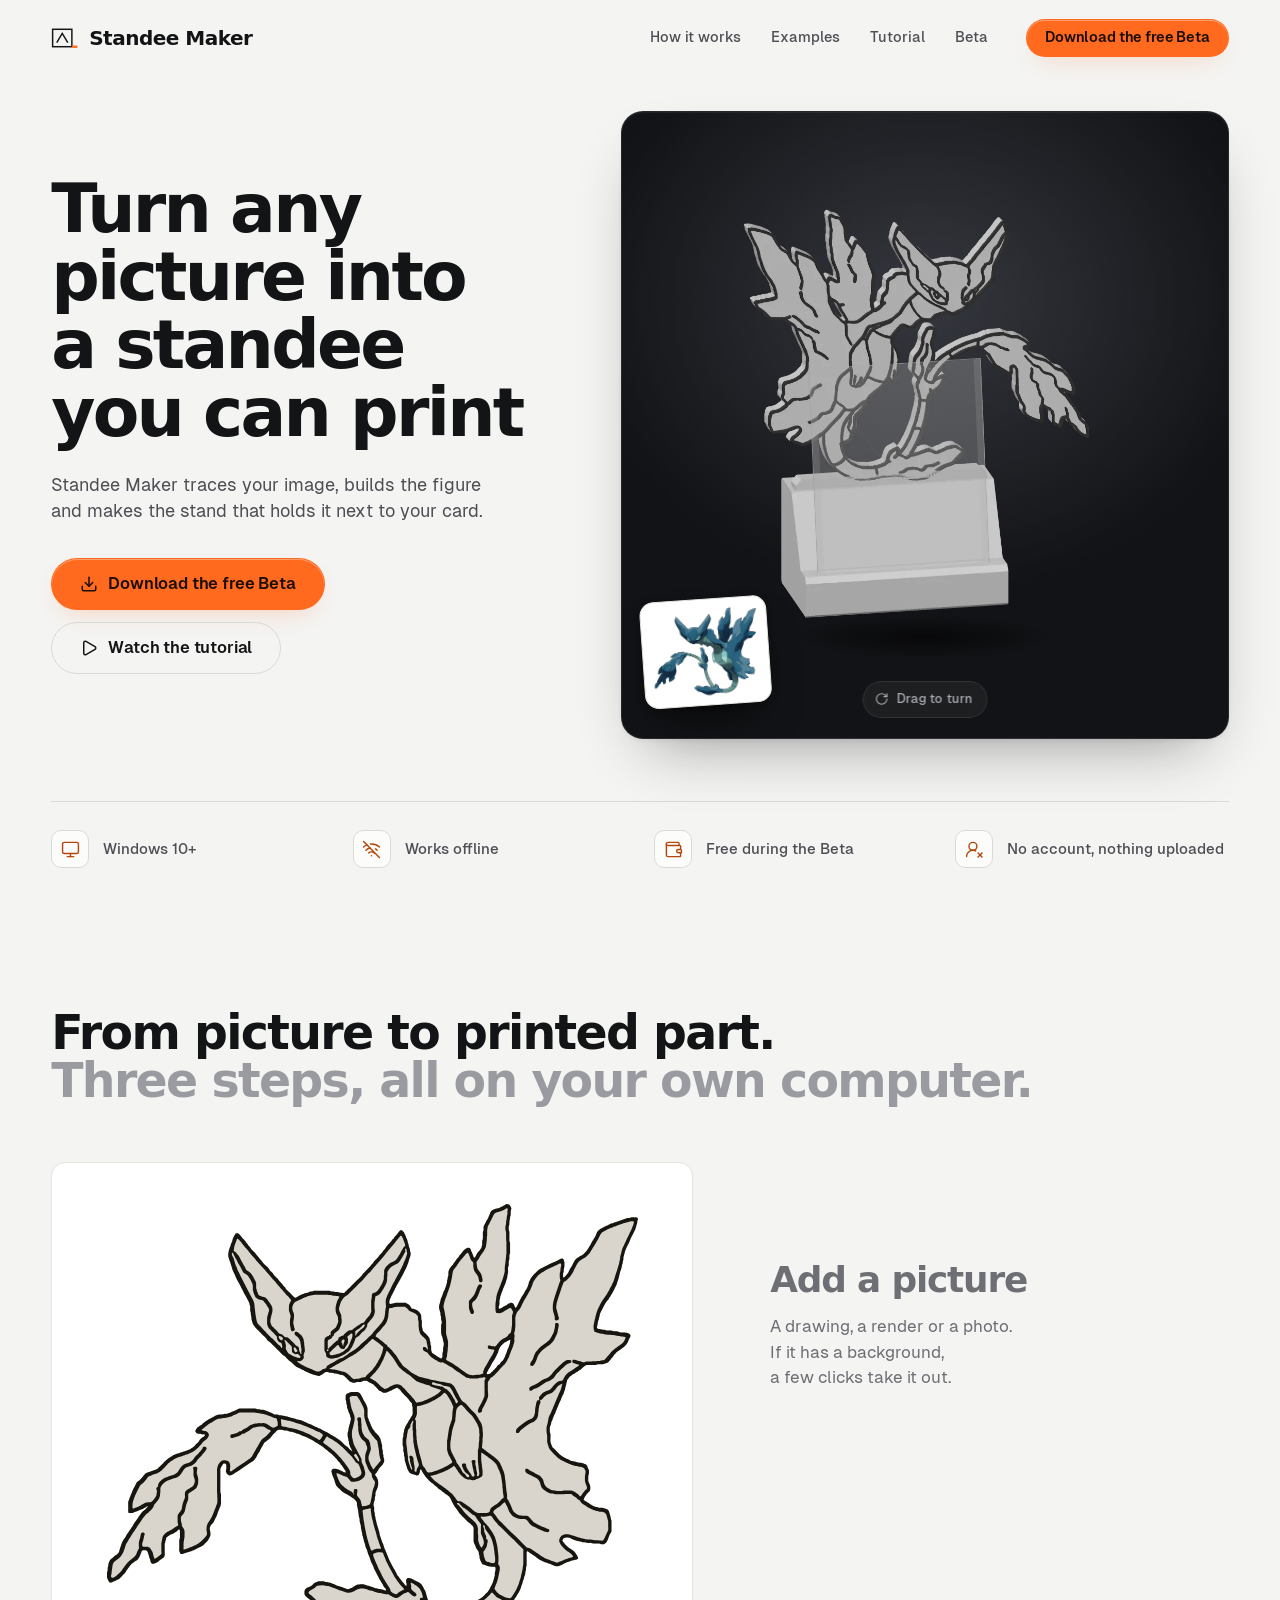
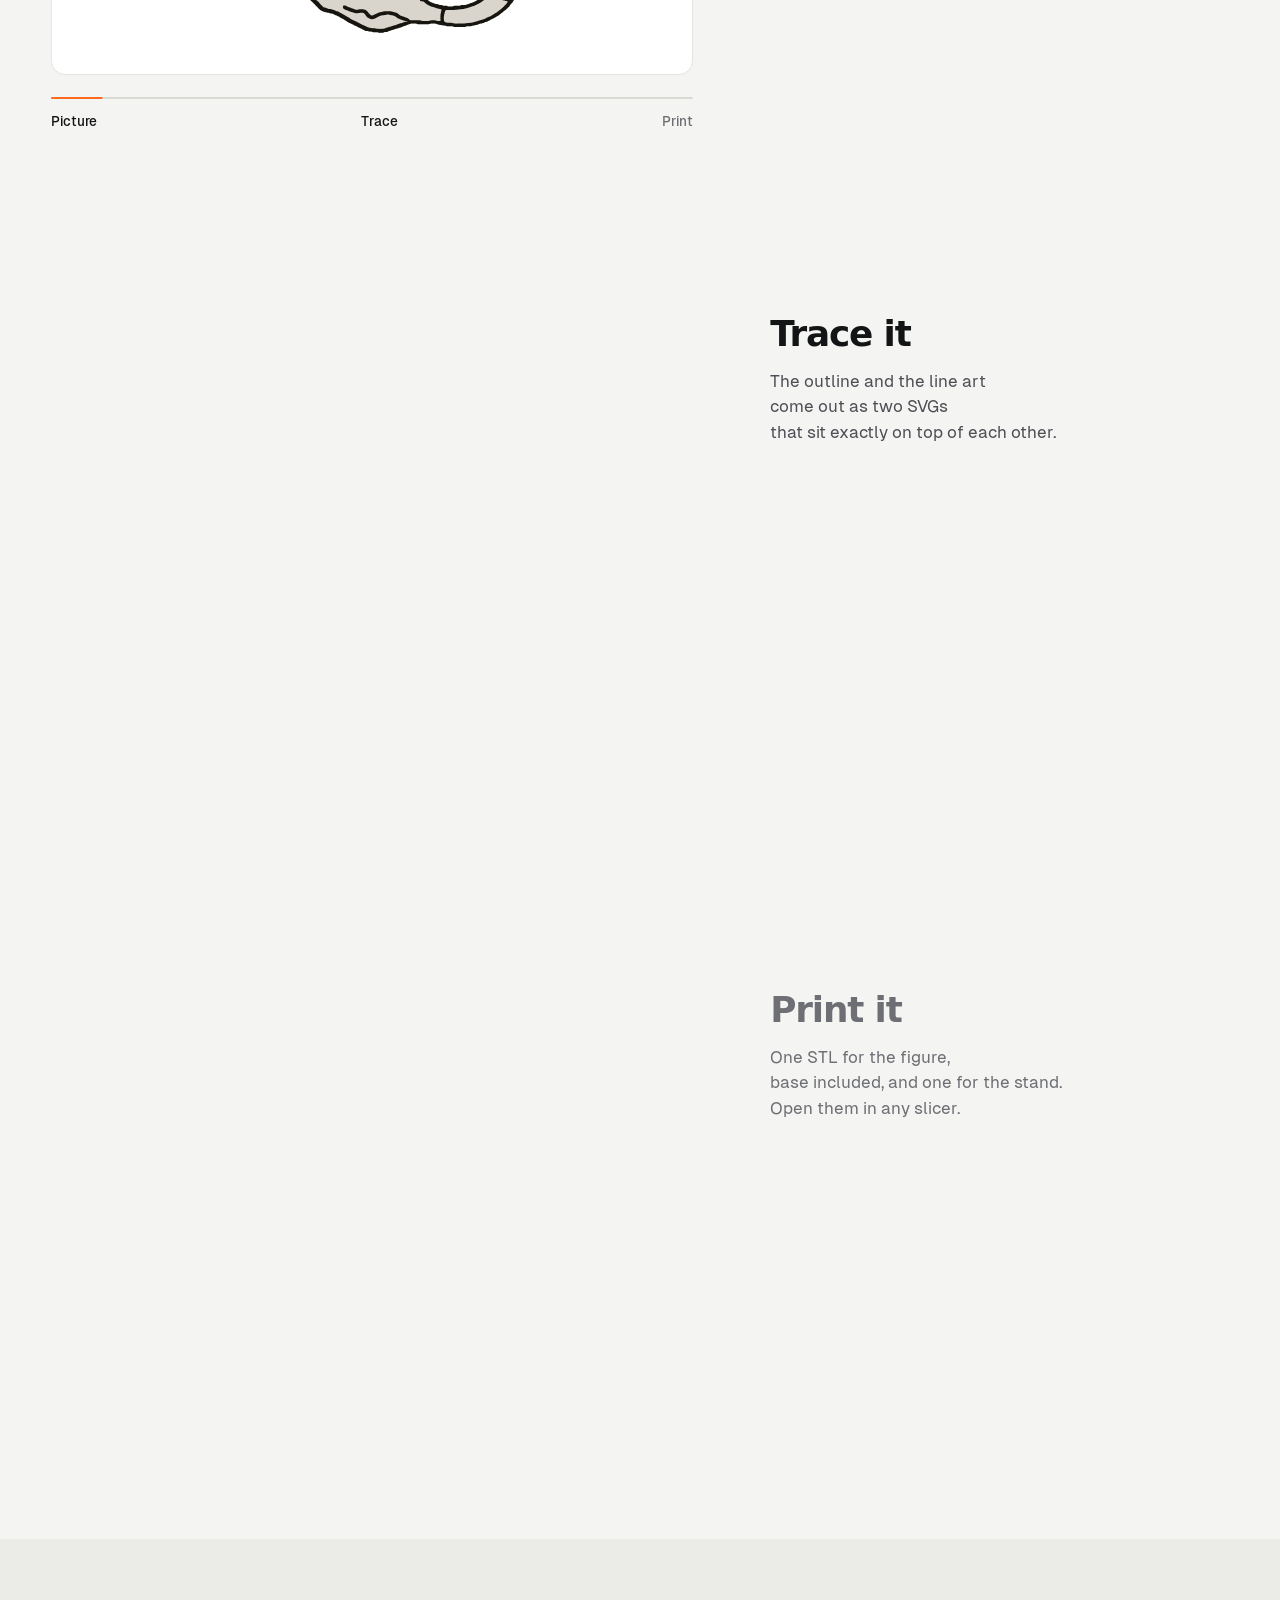
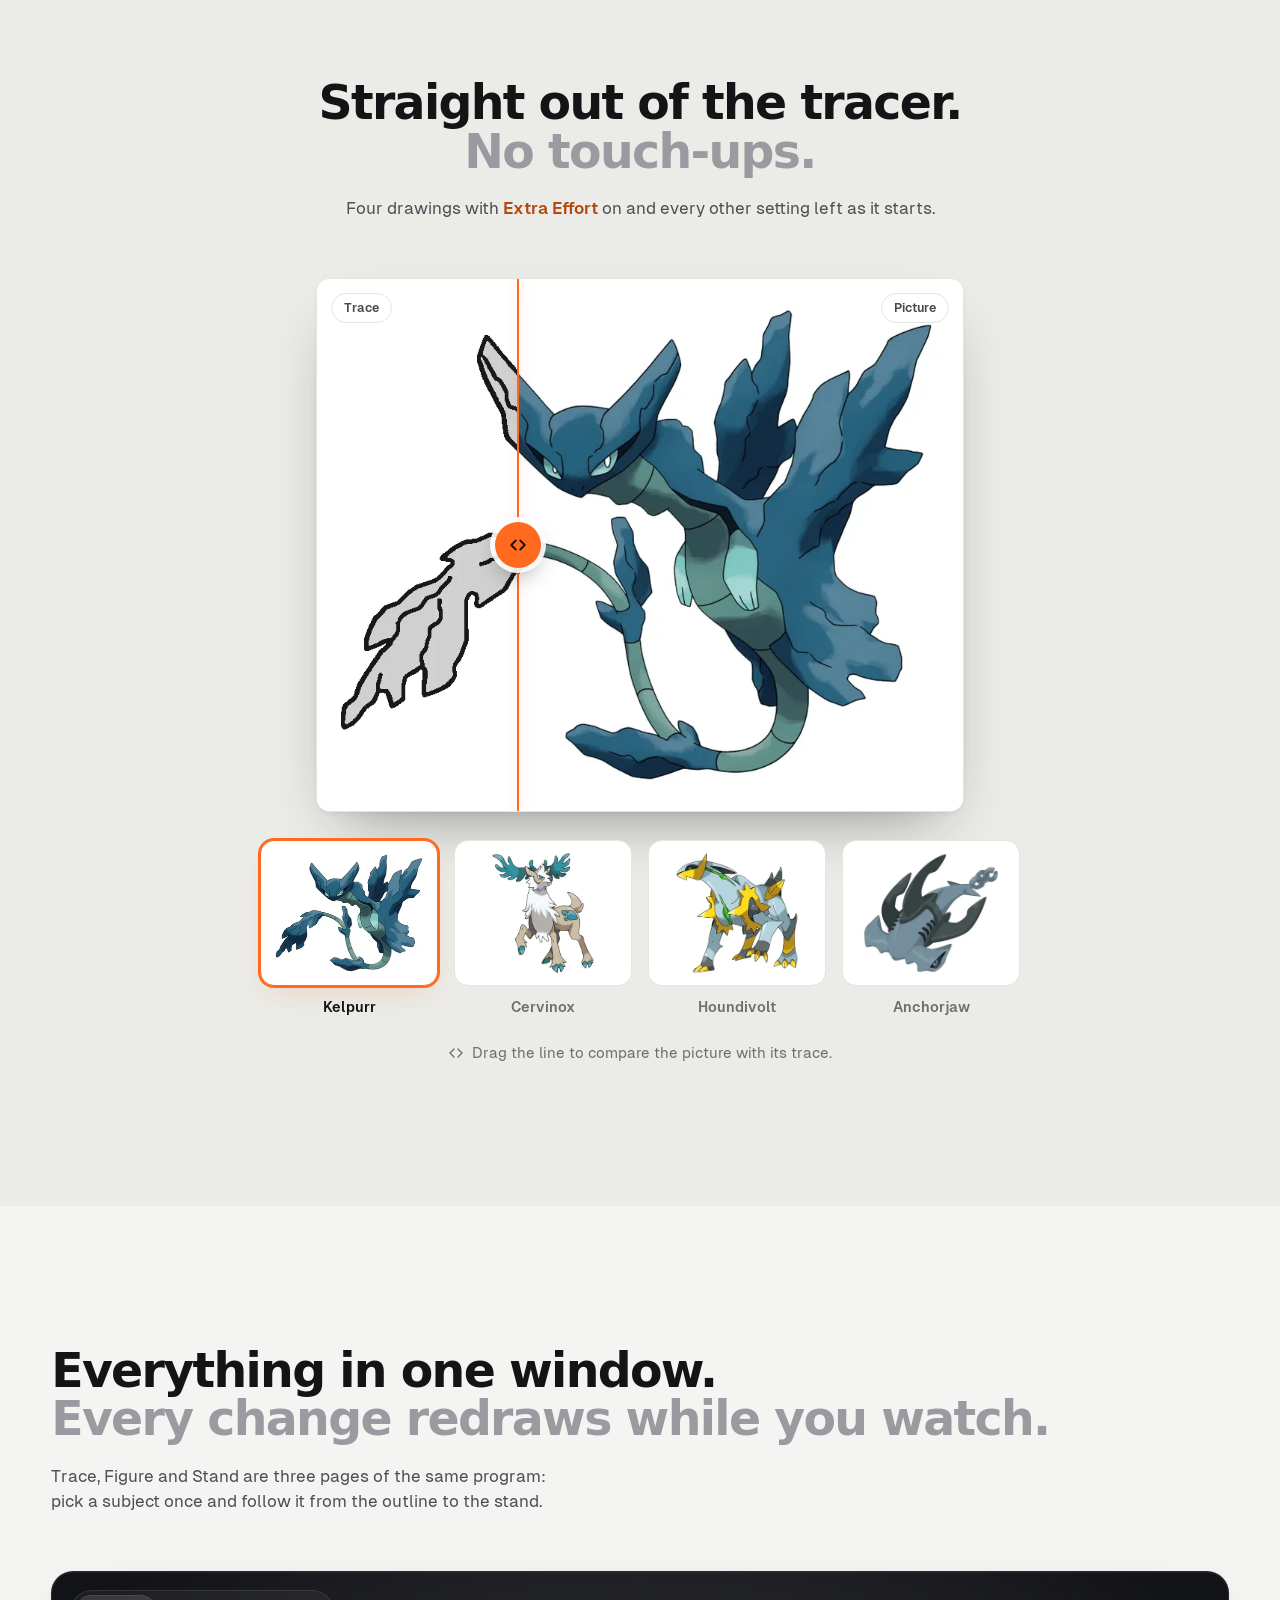
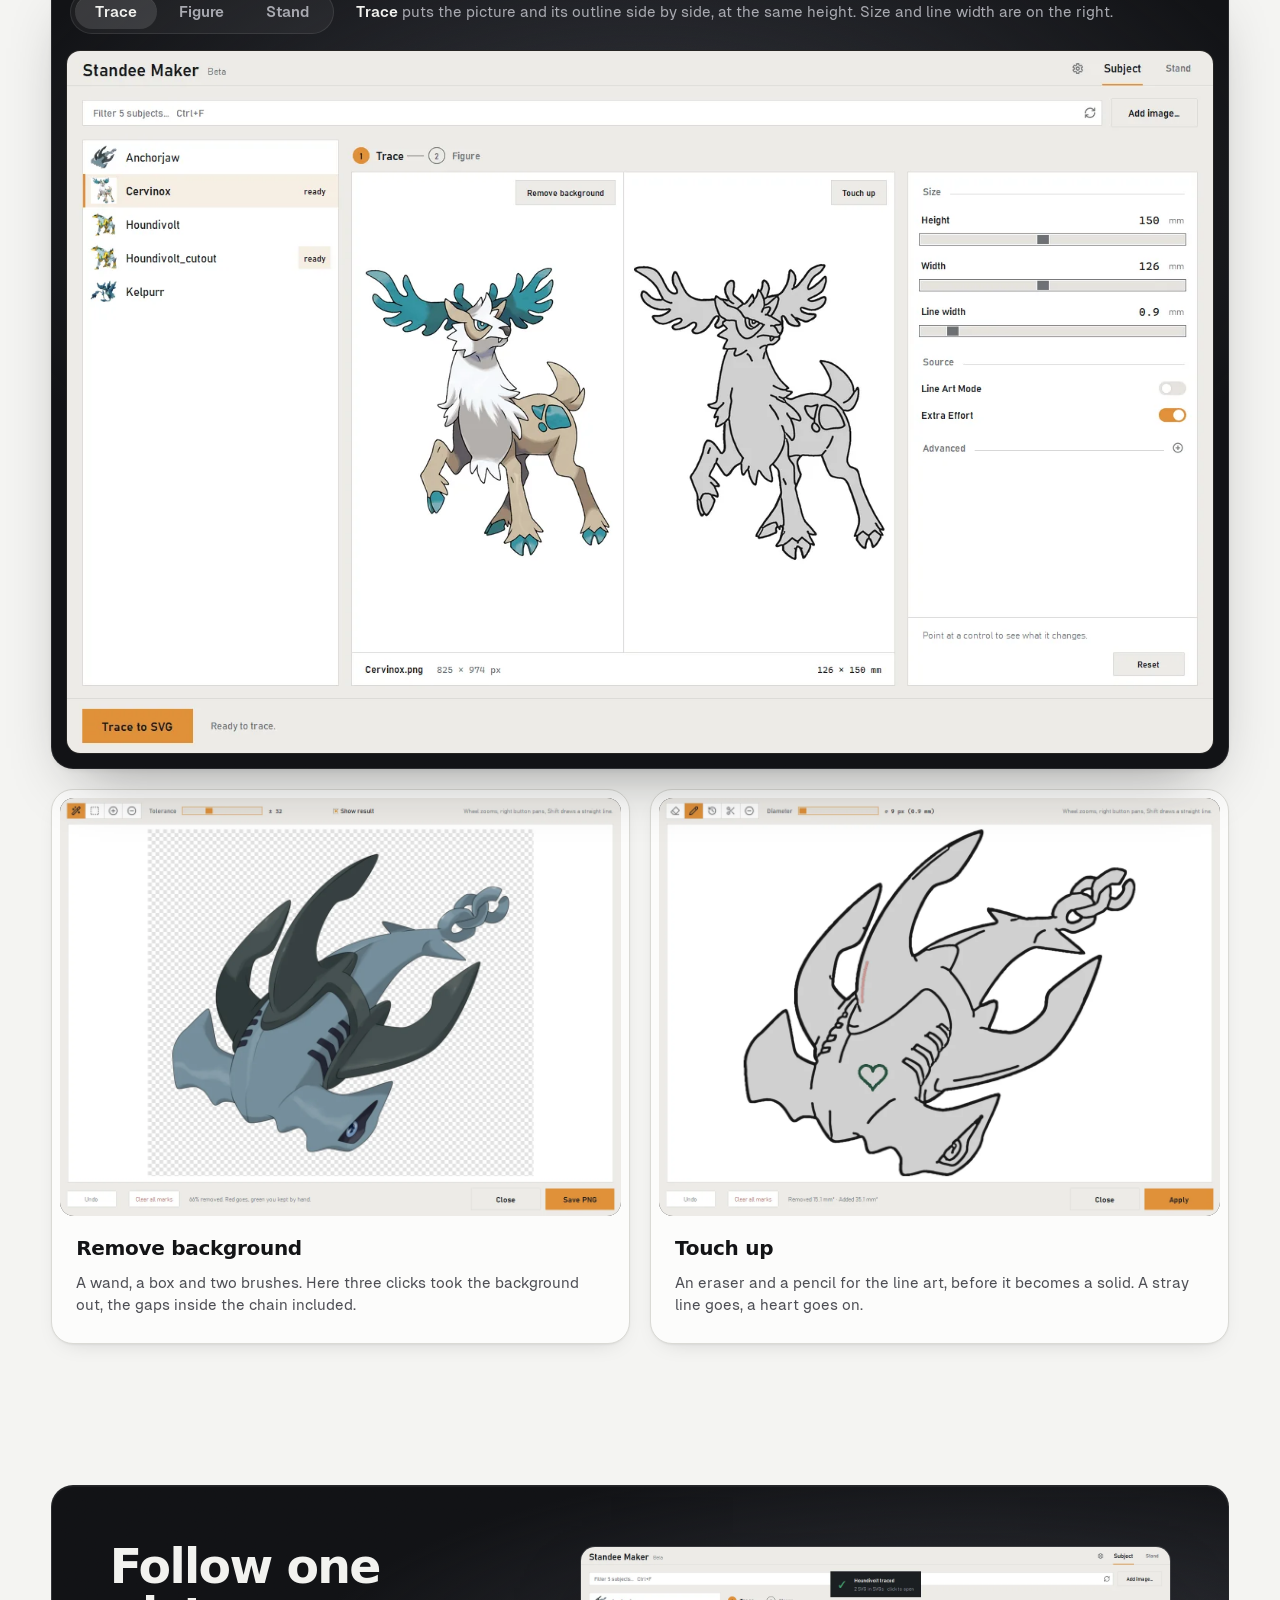
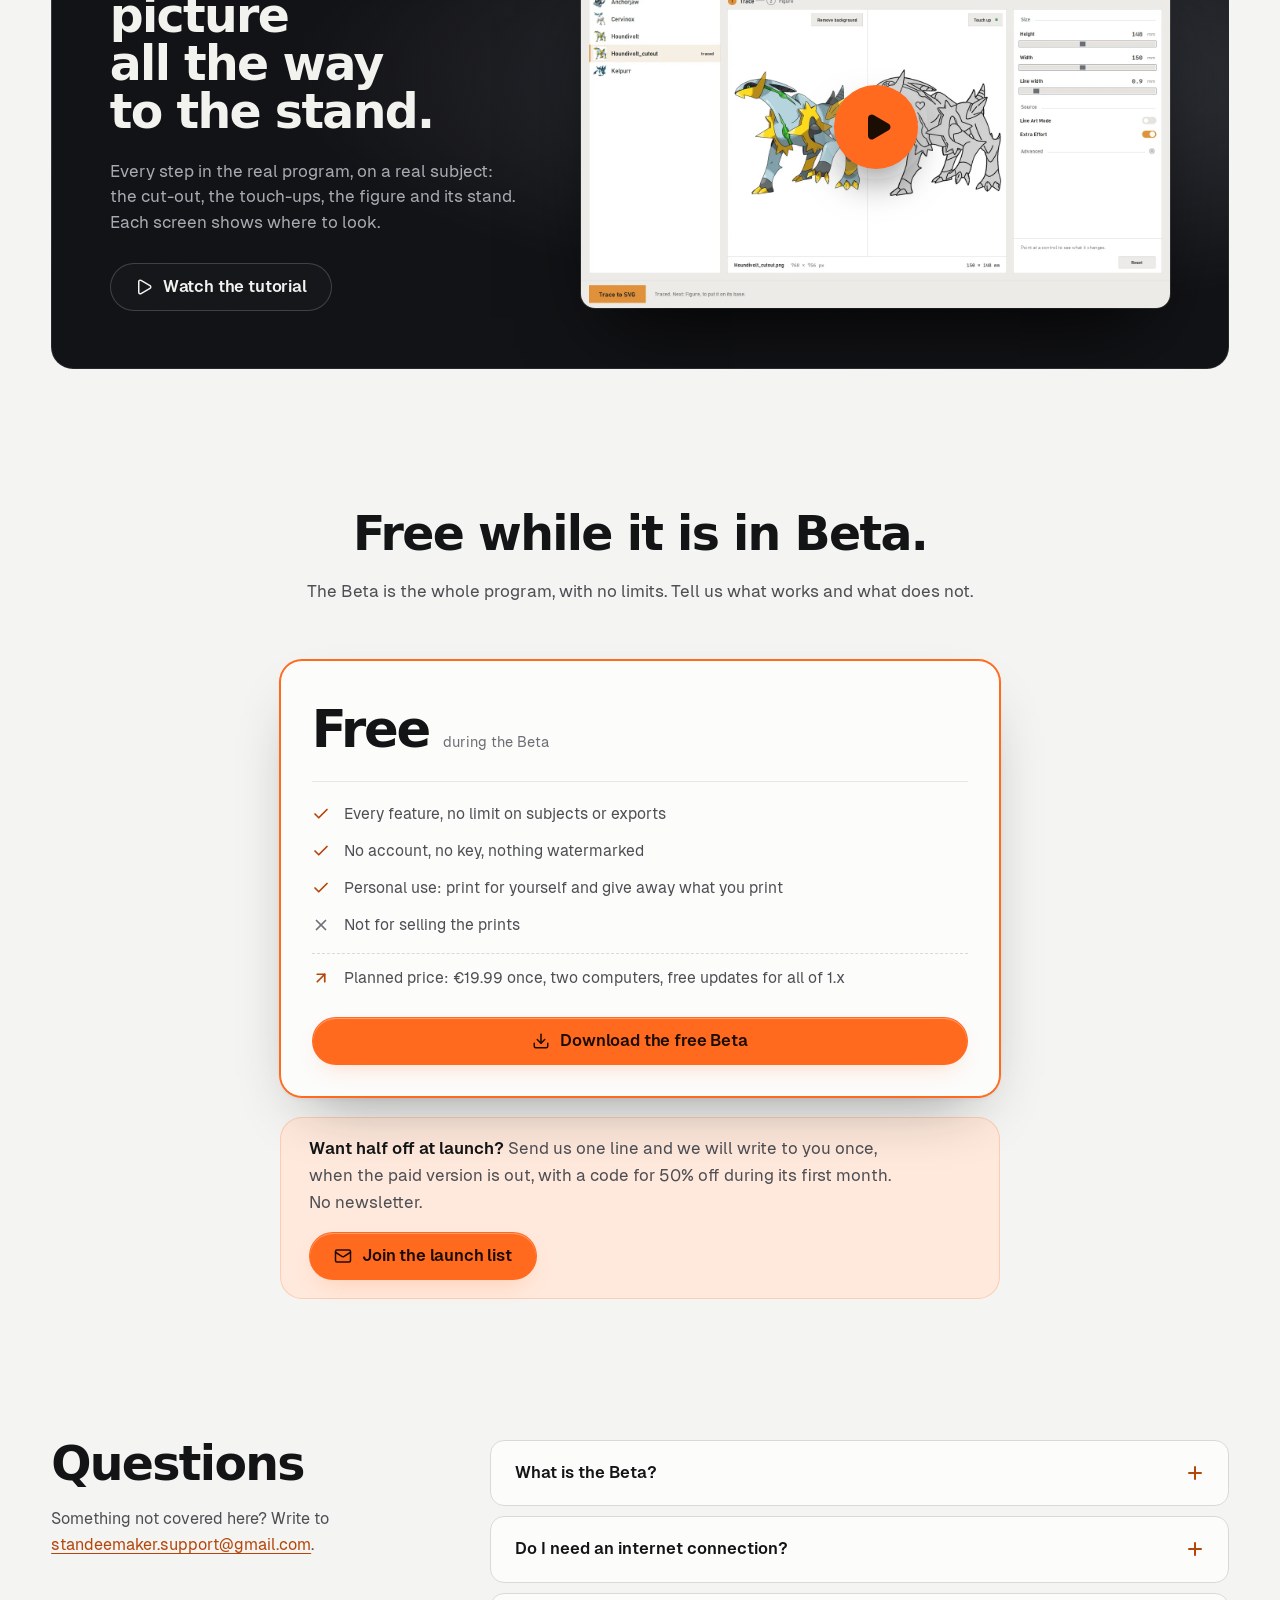
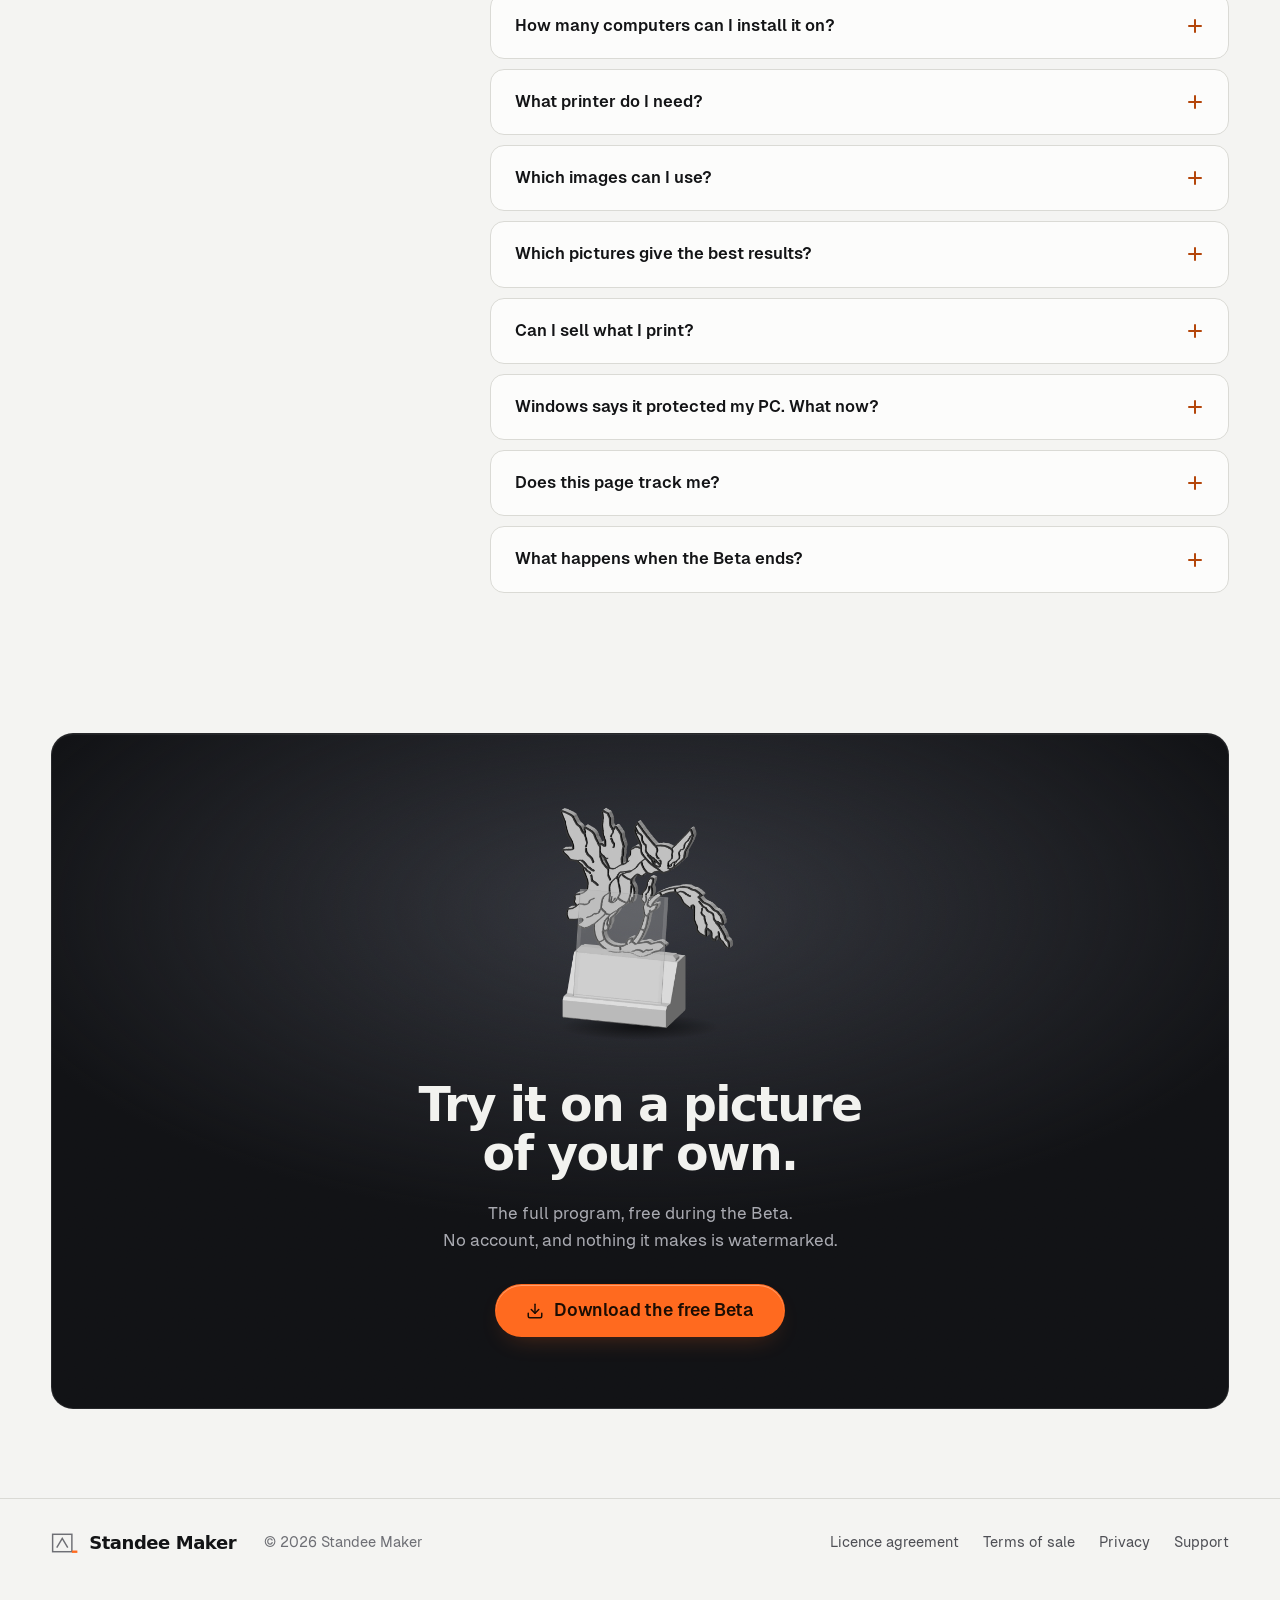
==== index.html @ a63f0951 "Sito da PNG-Stand-Maker @ 19a2574" ====
<!doctype html>
<html lang="en">
<head>
<meta charset="utf-8">
<meta name="viewport" content="width=device-width,initial-scale=1,viewport-fit=cover">
<title>Standee Maker: turn any picture into a printable standee</title>
<meta name="description" content="Standee Maker traces your image, builds a 3D-printable figure and the stand that holds it next to your card. Runs offline on Windows. Free during the Beta, no account.">
<link rel="canonical" href="https://eosgithub.github.io/standeemaker-site/">
<meta name="color-scheme" content="light dark">
<meta name="theme-color" content="#f4f4f2" media="(prefers-color-scheme: light)">
<meta name="theme-color" content="#0c0d0f" media="(prefers-color-scheme: dark)">
<link rel="icon" href="assets/favicon.svg" type="image/svg+xml">
<!-- Prima di tutto il resto: con .js le cose che entrano partono nascoste, e
     .ready le fa entrare. Se main.js non arrivasse, dopo tre secondi la pagina
     si mostra comunque (.late): meglio ferma che vuota. main.js, arrivato,
     spegne il timer. -->
<script>document.documentElement.classList.add("js");window.lateTimer=setTimeout(function(){document.documentElement.classList.add("ready","late")},3000)</script>
<!-- L'indirizzo del sito: deploy.py lo sostituisce col dominio quando DOMAIN e' impostato. -->
<meta property="og:type" content="website">
<meta property="og:title" content="Standee Maker: turn any picture into a printable standee">
<meta property="og:description" content="Trace an image, build the figure and the stand that holds it next to your card. Runs offline on Windows.">
<meta property="og:url" content="https://eosgithub.github.io/standeemaker-site/">
<meta property="og:image" content="https://eosgithub.github.io/standeemaker-site/assets/social.png">
<meta property="og:image:width" content="1200">
<meta property="og:image:height" content="630">
<meta name="twitter:card" content="summary_large_image">
<!-- Per i motori di ricerca: che cos'e' e quanto costa. Le stelline nei
     risultati arrivano solo con recensioni vere (aggregateRating), che ancora
     non ci sono. Il prezzo del lancio (19.99) sta nella card della Beta e basta, ed e'
     lo stesso di SITE.price in main.js e di LAUNCH_PRICE in license.py. -->
<script type="application/ld+json">
{"@context":"https://schema.org","@type":"SoftwareApplication",
 "name":"Standee Maker",
 "description":"Traces your image, builds a 3D-printable figure and the stand that holds it next to your card. Runs offline on Windows.",
 "url":"https://eosgithub.github.io/standeemaker-site/","image":"https://eosgithub.github.io/standeemaker-site/assets/social.png",
 "applicationCategory":"DesignApplication","operatingSystem":"Windows 10, Windows 11",
 "offers":{"@type":"Offer","priceCurrency":"EUR","price":"0","description":"Free during the Beta"}}
</script>
<!-- I font stanno in assets/fonts: nessuna richiesta a terzi all'apertura della pagina. -->
<link rel="preload" href="assets/fonts/bricolage-grotesque-var.woff2" as="font" type="font/woff2" crossorigin>
<link rel="preload" href="assets/fonts/geist-sans-latin-400-normal.woff2" as="font" type="font/woff2" crossorigin>
<link rel="preload" as="image" href="assets/turn/t00.webp?v=6" fetchpriority="high">
<!-- ?v= su foglio e script: GitHub Pages li lascia in cache dieci minuti, e una
     pagina nuova con lo script vecchio si rompe. Si alza a ogni modifica di
     styles.css o main.js, come TURN_V per le viste. -->
<link rel="stylesheet" href="styles.css?v=34">
</head>
<body>
<div class="sentinel" aria-hidden="true"></div>

<!-- ====================================================== barra in alto -->
<header class="topbar">
  <div class="topbar-in">
    <a class="brand" href="#top">
      <svg class="mark" viewBox="0 0 30 24" aria-hidden="true">
        <rect x="1.5" y="2.5" width="21" height="19" fill="none" stroke="currentColor" stroke-width="1.6"/>
        <path d="M22.5 21.5 L28.5 21.5" stroke="var(--accent)" stroke-width="2.6"/>
        <path d="M6 17 L12 7 L18 17" fill="none" stroke="currentColor" stroke-width="1.6"/>
      </svg>
      <span class="name">Standee Maker</span>
    </a>
    <nav class="topnav" aria-label="Sections of this page">
      <span class="nav-ind" aria-hidden="true"></span>
      <a href="#how">How it works</a>
      <a href="#examples">Examples</a>
      <a href="#tutorial">Tutorial</a>
      <a href="#pricing">Beta</a>
    </nav>
    <button class="btn btn-s" type="button" data-open="dlg-trial">Download the free Beta</button>
  </div>
</header>

<main id="top">

  <!-- ================================================================ hero -->
  <!-- A destra il palco: il pezzo che gira, e davanti la carta col disegno da
       cui e' nato. Quando c'e' la foto vera (SITE.photos.hero, main.js) la foto
       prende il palco e il pezzo scende al terzo stato di "How it works". -->
  <section class="hero wrap">
    <div class="hero-copy">
      <h1 data-split>Turn any picture into a standee you can print</h1>
      <p class="hero-sub" data-reveal style="--d:380ms"><span class="ph">Standee Maker traces your image,</span> <span class="ph">builds the figure</span> <span class="ph">and makes the stand</span> <span class="ph">that holds it next to your card.</span></p>
      <div class="hero-cta" data-reveal style="--d:520ms">
        <button class="btn" type="button" data-open="dlg-trial">
          <svg class="i i-down" viewBox="0 0 24 24" aria-hidden="true"><path d="M12 15V3"/><path d="M21 15v4a2 2 0 0 1-2 2H5a2 2 0 0 1-2-2v-4"/><path d="m7 10 5 5 5-5"/></svg>
          Download the free Beta
        </button>
        <button class="btn btn-ghost" type="button" data-tour="0">
          <svg class="i i-play" viewBox="0 0 24 24" aria-hidden="true"><path d="M5 5a2 2 0 0 1 3.008-1.728l11.997 6.998a2 2 0 0 1 .003 3.458l-12 7A2 2 0 0 1 5 19z"/></svg>
          Watch the tutorial
        </button>
      </div>
    </div>

    <div class="hero-stage stage" id="hero-art">
      <div class="turn-box" id="turn" tabindex="0" role="slider" aria-label="Turn the finished part"
           aria-valuemin="0" aria-valuemax="71" aria-valuenow="0">
        <img id="turn-img" src="assets/turn/t00.webp?v=6" fetchpriority="high" width="1040" height="1360" draggable="false"
             alt="The finished part: the figure slotted into its stand, next to a card in its toploader">
        <span class="turn-tag" id="turn-tag">
          <svg class="i" viewBox="0 0 24 24" aria-hidden="true"><path d="M21 12a9 9 0 1 1-9-9c2.52 0 4.93 1 6.74 2.74L21 8"/><path d="M21 3v5h-5"/></svg>
          Drag to turn
        </span>
      </div>
      <span class="floor" aria-hidden="true"></span>
      <figure class="hero-card paper" aria-hidden="true">
        <img src="assets/source_card.webp" width="440" height="358" loading="lazy" alt="">
      </figure>
    </div>

    <!-- i quattro fatti: dentro la hero perche' stretta la hero li mette fra
         i pulsanti e il palco, e cosi' si vedono subito anche sul telefono -->
      <ul class="facts">
        <li>
          <span class="tile-i"><svg class="i" viewBox="0 0 24 24" aria-hidden="true"><rect width="20" height="14" x="2" y="3" rx="2"/><line x1="8" x2="16" y1="21" y2="21"/><line x1="12" x2="12" y1="17" y2="21"/></svg></span>
          <span>Windows 10+</span>
        </li>
        <li>
          <span class="tile-i"><svg class="i" viewBox="0 0 24 24" aria-hidden="true"><path d="M12 20h.01"/><path d="M8.5 16.429a5 5 0 0 1 7 0"/><path d="M5 12.859a10 10 0 0 1 5.17-2.69"/><path d="M19 12.859a10 10 0 0 0-2.007-1.523"/><path d="M2 8.82a15 15 0 0 1 4.177-2.643"/><path d="M22 8.82a15 15 0 0 0-11.288-3.764"/><path d="m2 2 20 20"/></svg></span>
          <span>Works offline</span>
        </li>
        <li>
          <span class="tile-i"><svg class="i" viewBox="0 0 24 24" aria-hidden="true"><path d="M19 7V4a1 1 0 0 0-1-1H5a2 2 0 0 0 0 4h15a1 1 0 0 1 1 1v4h-3a2 2 0 0 0 0 4h3a1 1 0 0 0 1-1v-2a1 1 0 0 0-1-1"/><path d="M3 5v14a2 2 0 0 0 2 2h15a1 1 0 0 0 1-1v-4"/></svg></span>
          <span>Free during the Beta</span>
        </li>
        <li>
          <span class="tile-i"><svg class="i" viewBox="0 0 24 24" aria-hidden="true"><path d="m16.5 16.5 5 5"/><path d="M2 21a8 8 0 0 1 11.531-7.18"/><path d="m21.5 16.5-5 5"/><circle cx="10" cy="8" r="5"/></svg></span>
          <span>No account, nothing uploaded</span>
        </li>
      </ul>
  </section>


  <!-- ====================================================== i tre stati -->
  <!-- Largo: il riquadro a sinistra resta fermo e passa da uno stato all'altro
       mentre i passi scorrono (main.js, data-step). Stretto: ogni passo ha la
       sua immagine (.how-inline) e il riquadro fermo non c'e'. -->
  <section id="how" class="wrap sec">
    <div class="sec-head">
      <h2 data-split>From picture to printed part. <span class="mute">Three steps, all on your own computer.</span></h2>
    </div>
    <div class="how-grid">
      <div class="how-visual">
        <div class="how-frame" id="how-frame" data-step="0">
          <div class="how-layer paper" data-k="0"><img src="assets/source.webp" width="821" height="668" loading="lazy"
               alt="The starting picture: a colour character on a transparent background"></div>
          <div class="how-layer paper" data-k="1"><img src="assets/trace/kelpurr.svg" width="567" height="459" loading="lazy"
               alt="The traced picture: silhouette in grey, line art in black"></div>
          <div class="how-layer stage" data-k="2" id="print-slot"><span class="floor" aria-hidden="true"></span><img class="still" src="assets/turn/t65.webp?v=6" width="1040" height="1360" loading="lazy"
               alt="The finished part in its stand, seen from the side"></div>
          <span class="how-scan" aria-hidden="true"></span>
        </div>
        <div class="how-track" aria-hidden="true">
          <div class="how-bar" id="how-bar"><i></i></div>
          <div class="how-labels" id="how-labels"><span class="on">Picture</span><span>Trace</span><span>Print</span></div>
        </div>
      </div>

      <ol class="how-steps">
        <li class="how-step on" data-k="0">
          <figure class="how-inline paper"><img src="assets/source.webp" width="821" height="668" loading="lazy" alt=""></figure>
          <h3>Add a picture</h3>
          <p><span class="ph">A drawing, a render or a photo.</span> <span class="ph">If it has a background,</span> <span class="ph">a few clicks take it out.</span></p>
        </li>
        <li class="how-step" data-k="1">
          <figure class="how-inline paper"><img src="assets/trace/kelpurr.svg" width="567" height="459" loading="lazy" alt=""></figure>
          <h3>Trace it</h3>
          <p><span class="ph">The outline and the line art</span> <span class="ph">come out as two SVGs</span> <span class="ph">that sit exactly on top of each other.</span></p>
        </li>
        <li class="how-step" data-k="2">
          <figure class="how-inline stage"><span class="floor" aria-hidden="true"></span><img src="assets/turn/t65.webp?v=6" width="1040" height="1360" loading="lazy" alt=""></figure>
          <h3>Print it</h3>
          <p><span class="ph">One STL for the figure,</span> <span class="ph">base included,</span> <span class="ph">and one for the stand.</span> <span class="ph">Open them in any slicer.</span></p>
        </li>
      </ol>
    </div>
  </section>

  <!-- ============================================================== esempi -->
  <section id="examples" class="wrap sec band">
    <div class="sec-head center">
      <h2 data-split>Straight out of the tracer. <span class="mute">No&nbsp;touch-ups.</span></h2>
      <p data-reveal style="--d:200ms"><span class="ph">Four drawings with <em>Extra Effort</em> on</span> <span class="ph">and every other setting</span> <span class="ph">left as it starts.</span></p>
    </div>
    <div class="ex-show" data-reveal>
      <!-- Il confronto grande e le quattro miniature: li costruisce main.js (EX). -->
      <figure class="cmp" id="cmp"></figure>
      <div class="ex-picks" id="ex-picks" role="tablist" aria-label="Examples"></div>
      <p class="ex-hint"><svg class="i" viewBox="0 0 24 24" aria-hidden="true"><path d="m9 18-6-6 6-6"/><path d="m15 6 6 6-6 6"/></svg>Drag the line to compare the picture with its trace.</p>
    </div>
  </section>

  <!-- ====================================================== l'app, a riquadri -->
  <section id="app" class="wrap sec">
    <div class="sec-head">
      <h2 data-split>Everything in one window. <span class="mute">Every change redraws while you watch.</span></h2>
      <p data-reveal style="--d:200ms"><span class="ph">Trace, Figure and Stand</span> <span class="ph">are three pages of the same program:</span> <span class="ph">pick a subject once and follow it</span> <span class="ph">from the outline to the stand.</span></p>
    </div>

    <div class="app-show stage" data-reveal>
      <div class="app-top">
        <div class="tabs" role="tablist" aria-label="Pages of the app">
          <span class="tab-ind" aria-hidden="true"></span>
          <button class="tab" role="tab" id="p0" aria-selected="true" aria-controls="shot">Trace</button>
          <button class="tab" role="tab" id="p1" aria-selected="false" aria-controls="shot">Figure</button>
          <button class="tab" role="tab" id="p2" aria-selected="false" aria-controls="shot">Stand</button>
        </div>
        <!-- La prima nota e' anche scritta qui: chi ha il JavaScript spento la legge
             lo stesso. Deve restare uguale a NOTES[0] in main.js. -->
        <p class="note" id="unote" aria-live="polite"><span class="ph"><b>Trace</b> puts the picture and its outline</span> <span class="ph">side by side, at the same height.</span> <span class="ph">Size and line width are on the right.</span></p>
      </div>
      <div class="shot" id="shot">
        <img class="on" id="u0" src="assets/ui/trace.webp?v=3" width="1500" height="920" loading="lazy" alt="The Trace page: library on the left, picture and outline in the middle, settings on the right">
        <img id="u1" src="assets/ui/figure.webp?v=3" width="1500" height="920" loading="lazy" alt="The Figure page: the drawing to scale on its base, with the base settings">
        <img id="u2" src="assets/ui/stand.webp?v=3" width="1500" height="920" loading="lazy" alt="The Stand page: the stand in 3D with its two slots">
      </div>
    </div>

    <div class="tiles" data-reveal>
      <article class="tile">
        <div class="tile-img"><img src="assets/ui/cutout.webp?v=3" width="1180" height="880" loading="lazy" alt="The Remove background window: the background gone, the subject on a chequerboard"></div>
        <h3>Remove background</h3>
        <p class="note">A wand, a box and two brushes. Here three clicks took the background out,
        the gaps inside the chain included.</p>
      </article>
      <article class="tile">
        <div class="tile-img"><img src="assets/ui/retouch.webp?v=3" width="1180" height="880" loading="lazy" alt="The Touch up window: eraser and pencil on the traced line art"></div>
        <h3>Touch up</h3>
        <p class="note">An eraser and a pencil for the line art, before it becomes a solid. A stray
        line goes, a heart goes on.</p>
      </article>
    </div>
  </section>

  <!-- ============================================================ tutorial -->
  <section id="tutorial" class="wrap sec">
    <div class="cinema stage" data-reveal>
      <div class="cinema-copy">
        <h2 data-split><span class="ph">Follow one picture</span> <span class="ph">all the way</span> <span class="ph">to the stand.</span></h2>
        <p><span class="ph">Every step in the real program,</span> <span class="ph">on a real subject:</span> <span class="ph">the cut-out, the touch-ups,</span> <span class="ph">the figure and its stand.</span> <span class="ph">Each screen shows where to look.</span></p>
        <button class="btn btn-ghost" type="button" data-tour="0">
          <svg class="i i-play" viewBox="0 0 24 24" aria-hidden="true"><path d="M5 5a2 2 0 0 1 3.008-1.728l11.997 6.998a2 2 0 0 1 .003 3.458l-12 7A2 2 0 0 1 5 19z"/></svg>
          Watch the tutorial
        </button>
      </div>
      <button class="tour-poster" type="button" data-tour="0" aria-label="Watch the tutorial">
        <img src="assets/tutorial/traced.webp?v=12" width="1500" height="920" loading="lazy" alt="The Trace page with Houndivolt: the picture on the left, the finished trace on the right">
        <span class="tour-play" aria-hidden="true">
          <svg class="i" viewBox="0 0 24 24"><path d="M5 5a2 2 0 0 1 3.008-1.728l11.997 6.998a2 2 0 0 1 .003 3.458l-12 7A2 2 0 0 1 5 19z"/></svg>
        </span>
      </button>
    </div>
  </section>

  <!-- ================================================================= beta -->
  <!-- #pricing resta come ancora (la finestra Licence del programma e il sito
       vecchio ci puntano); #beta e' la lista di lancio. Un solo piano: la
       Commercial non si vende, e tornera' solo se qualcuno la chiede (EULA 3.3).
       Il prezzo del lancio sta in SITE.price (main.js) e in license.LAUNCH_PRICE. -->
  <section id="pricing" class="wrap sec">
    <div class="sec-head center">
      <h2 data-split>Free while it is in Beta.</h2>
      <p data-reveal style="--d:200ms"><span class="ph">The Beta is the whole program,</span> <span class="ph">with no limits.</span> <span class="ph">Tell us what works</span> <span class="ph">and what does not.</span></p>
    </div>

    <div class="plans one" data-reveal>
      <div class="plan pick-me">
        <p class="price"><span class="fig">Free</span><span class="once">during the Beta</span></p>
        <ul>
          <li><svg class="i tick" viewBox="0 0 24 24" aria-hidden="true"><path d="M20 6 9 17l-5-5"/></svg><span>Every feature, no limit on subjects or exports</span></li>
          <li><svg class="i tick" viewBox="0 0 24 24" aria-hidden="true"><path d="M20 6 9 17l-5-5"/></svg><span>No account, no key, nothing watermarked</span></li>
          <li><svg class="i tick" viewBox="0 0 24 24" aria-hidden="true"><path d="M20 6 9 17l-5-5"/></svg><span>Personal use: print for yourself and give away what you print</span></li>
          <li><svg class="i cross" viewBox="0 0 24 24" aria-hidden="true"><path d="M18 6 6 18"/><path d="m6 6 12 12"/></svg><span>Not for selling the prints</span></li>
          <!-- il lancio: dove nasce la domanda "e dopo?", subito sotto i limiti -->
          <li class="upgrade"><svg class="i up" viewBox="0 0 24 24" aria-hidden="true"><path d="M7 7h10v10"/><path d="M7 17 17 7"/></svg><span><span class="ph">Planned price: &euro;19.99 once,</span> <span class="ph">two computers,</span> <span class="ph">free updates for all of 1.x</span></span></li>
        </ul>
        <button class="btn btn-block" type="button" data-open="dlg-trial">
          <svg class="i i-down" viewBox="0 0 24 24" aria-hidden="true"><path d="M12 15V3"/><path d="M21 15v4a2 2 0 0 1-2 2H5a2 2 0 0 1-2-2v-4"/><path d="m7 10 5 5 5-5"/></svg>
          Download the free Beta
        </button>
      </div>
    </div>

    <!-- Nessun modulo e nessun servizio: un mailto. L'indirizzo arriva nella
         casella di supporto e basta (Privacy 3.6). Si perde qualcuno che non ha
         un programma di posta; si guadagna di non avere un terzo in piu' a cui
         dare conto degli indirizzi. -->
    <div class="trialbar" id="beta" data-reveal>
      <p><b>Want half off at launch?</b> Send us one line and we will write to you once, when
      the paid version is out, with a code for 50% off during its first month. No
      newsletter.</p>
      <a class="btn" href="mailto:standeemaker.support@gmail.com?subject=Standee%20Maker%20launch%20list&amp;body=Hi%2C%0A%0Aplease%20add%20me%20to%20the%20Standee%20Maker%20launch%20list.%0A%0AI%20understand%20that%20you%20will%20write%20to%20me%20once%2C%20when%20the%20paid%20version%20is%20out%2C%20with%20a%20code%20for%2050%25%20off%20during%20its%20first%20month%2C%20and%20that%20you%20will%20use%20my%20address%20for%20nothing%20else.%20I%20can%20ask%20to%20be%20removed%20at%20any%20time%20by%20replying%20to%20this%20message.%0A%0AIf%20you%20like%2C%20tell%20me%3A%0A-%20What%20I%20would%20use%20it%20for%20%28trading%20cards%2C%20miniatures%2C%20something%20else%29%3A%0A-%20My%20printer%3A%0A">
        <svg class="i" viewBox="0 0 24 24" aria-hidden="true"><rect width="20" height="16" x="2" y="4" rx="2"/><path d="m22 7-8.97 5.7a1.94 1.94 0 0 1-2.06 0L2 7"/></svg>
        Join the launch list
      </a>
    </div>
  </section>

  <!-- ================================================================== faq -->
  <section id="faq" class="wrap sec">
    <div class="faq-wrap">
      <div class="faq-side">
        <h2 data-split>Questions</h2>
        <p>Something not covered here? Write to
        <a href="mailto:standeemaker.support@gmail.com">standeemaker.support@gmail.com</a>.</p>
      </div>
      <div class="faq" data-reveal>
        <details>
          <summary>What is the Beta?</summary>
          <div class="answer">The full program, free, before the paid version exists. Files
          come out at full size and full quality, with no watermark, and there is no limit on
          subjects or exports. It may have rough edges and it will change:
          <a href="mailto:standeemaker.support@gmail.com?subject=Standee%20Maker%20Beta%20feedback">tell
          us</a> what works and what does not. A Beta copy stops being a Beta
          after 90 days of use, or sooner if we announce that the Beta is over. Version 1.0
          installs over it and keeps your library.</div>
        </details>
        <details>
          <summary>Do I need an internet connection?</summary>
          <div class="answer">Not to use it. The Beta needs no key and no sign-in. Once a day at
          most it asks this site whether a newer version exists or the Beta has ended, and you can
          switch that off in Settings. Images, SVGs and STLs never leave your computer.</div>
        </details>
        <details>
          <summary>How many computers can I install it on?</summary>
          <div class="answer">As many of your own as you like during the Beta. The paid licence
          will cover two computers you own or control, and it will be movable.</div>
        </details>
        <details>
          <summary>What printer do I need?</summary>
          <div class="answer">The one you have. Standee Maker writes STL files that open in
          your slicer like any other model. The defaults suit an FDM printer with a 0.4 mm nozzle,
          which is where the minimum line width of <span class="mm">0.8 mm</span> comes from.</div>
        </details>
        <details>
          <summary>Which images can I use?</summary>
          <div class="answer">Your own, or ones you have the right to use. The program does not check
          what you give it, so the subject is your responsibility. Neither the Beta nor a
          licence gives you any rights to someone else's artwork.</div>
        </details>
        <details>
          <summary>Which pictures give the best results?</summary>
          <div class="answer">The cleaner the lines, the less there is to fix. Best of all is
          line art: black lines on white or on a transparent background, like a colouring
          page. Switch on Line Art Mode and it traces them as they are. Next come PNGs with a
          transparent background, such as character art: the outline is already there. Then
          drawings and renders with clear edges on a plain background, which Remove
          background clears in a few clicks. Photos, soft shading and busy backgrounds work too,
          but expect more time in Touch up.
          <br><br>For a soft or heavily shaded picture, you can first ask an AI image tool such as
          Gemini for a line-art version: &ldquo;Can you give me the lineart version of this
          image?&rdquo; Add the result to the library and switch on Line Art Mode. The tool gets a
          copy of your picture, so use it only for images you are happy to upload, and check that
          the lines come out clean before you trace them.</div>
        </details>
        <details>
          <summary>Can I sell what I print?</summary>
          <div class="answer">Not at the moment. The Beta and the launch licence are for
          personal use: print for yourself and give away what you print. A licence for selling
          is not on offer yet, and whether it will be depends on who asks:
          <a href="mailto:standeemaker.support@gmail.com?subject=Standee%20Maker%20selling%20licence">write
          to us</a> if you need one. Either way you may not sell or share the STL and SVG files
          themselves, nor sell objects made from the sample drawings that come with the program.</div>
        </details>
        <details>
          <summary>Windows says it protected my PC. What now?</summary>
          <div class="answer">That is SmartScreen. The setup is not signed with a code-signing
          certificate: it costs around &euro;500 and I cannot afford it at the moment. Without one,
          Windows warns about every download it has not seen many times, and it starts again with each
          new release. Choose <b>More info</b>, then <b>Run anyway</b>. The warning is about who
          published the file, and it does not mean Windows found anything in it. Download the setup
          only from this page, and compare its SHA-256 with the one shown there.</div>
        </details>
        <details>
          <summary>Does this page track me?</summary>
          <div class="answer">During the Beta it counts visits with GoatCounter, to see how
          many people look at the project and how many download it. No cookies, nothing stored on
          your computer, and GoatCounter does not keep your IP address. If your browser sends Do Not
          Track or Global Privacy Control, the counter is not loaded at all. The details are in the
          <a href="legal/privacy.html">privacy notice</a>.</div>
        </details>
        <details>
          <summary>What happens when the Beta ends?</summary>
          <div class="answer">If the Beta goes well, a paid version comes out as a one-time purchase, with no
          subscription, and we announce it here and in the program. People on the
          <a href="#beta">launch list</a> get 50% off during its first month. Beta copies
          stop being a Beta, and you install 1.0 over them without losing your library. What you
          made during the Beta is yours for personal use and stays usable. The
          <a href="legal/terms.html">Terms of sale</a> apply only from then.</div>
        </details>
      </div>
    </div>
  </section>

  <!-- ============================================================ chiusura -->
  <section class="wrap sec">
    <div class="outro stage" data-reveal>
      <div class="outro-art"><img src="assets/turn/t06.webp?v=6" width="1040" height="1360" loading="lazy"
           alt="The finished part in its stand, turned a little to the side"><span class="floor" aria-hidden="true"></span></div>
      <h2 data-split>Try it on a picture of your own.</h2>
      <p><span class="ph">The full program, free during the Beta.</span> <span class="ph">No account,</span> <span class="ph">and nothing it makes is watermarked.</span></p>
      <button class="btn" type="button" data-open="dlg-trial">
        <svg class="i i-down" viewBox="0 0 24 24" aria-hidden="true"><path d="M12 15V3"/><path d="M21 15v4a2 2 0 0 1-2 2H5a2 2 0 0 1-2-2v-4"/><path d="m7 10 5 5 5-5"/></svg>
        Download the free Beta
      </button>
    </div>
  </section>

</main>

<footer>
  <div class="foot-in">
    <a class="brand" href="#top">
      <svg class="mark" viewBox="0 0 30 24" aria-hidden="true">
        <rect x="1.5" y="2.5" width="21" height="19" fill="none" stroke="currentColor" stroke-width="1.6"/>
        <path d="M22.5 21.5 L28.5 21.5" stroke="var(--accent)" stroke-width="2.6"/>
        <path d="M6 17 L12 7 L18 17" fill="none" stroke="currentColor" stroke-width="1.6"/>
      </svg>
      <span class="name">Standee Maker</span>
    </a>
    <span>&copy; 2026 Standee Maker</span>
    <nav aria-label="Documents and contact">
      <a href="legal/licence.html">Licence agreement</a>
      <a href="legal/terms.html">Terms of sale</a>
      <a href="legal/privacy.html">Privacy</a>
      <a href="mailto:standeemaker.support@gmail.com">Support</a>
    </nav>
  </div>
</footer>

<!-- ======================================================= modale: prova -->
<dialog id="dlg-trial" aria-labelledby="dlg-trial-t">
  <div class="dlg">
    <div class="dlg-head">
      <div class="titles">
        <h2 id="dlg-trial-t">Free Beta</h2>
        <p class="sub">Standee Maker Beta 0.9.0 for Windows&nbsp;10+,&nbsp;64&#8209;bit</p>
      </div>
      <button class="dlg-x" type="button" data-close aria-label="Close">
        <svg class="i" viewBox="0 0 24 24" aria-hidden="true"><path d="M18 6 6 18"/><path d="m6 6 12 12"/></svg>
      </button>
    </div>

    <div class="dlg-body">
      <p>The full program. Nothing it makes is watermarked, and there is no limit on how much
      you make.</p>
      <dl class="terms">
        <dt>Limits</dt><dd>None on subjects or exports, and no key. It is a Beta, so
        expect rough edges, and the copy stops being a Beta after 90&nbsp;days of use.</dd>
        <dt>Use</dt><dd>Personal: print for yourself and give away what you print, not
        for sale.</dd>
        <dt>Account</dt><dd>None. Nothing is registered and nothing is uploaded.</dd>
        <dt>Later</dt><dd>If the Beta goes well, a paid version follows. The
        <a href="#beta">launch list</a> gets 50% off during its first month.</dd>
      </dl>
      <p>Already installed? This setup updates it in place and keeps your library and
      your settings.</p>
      <div class="callout" id="trial-state">
        <b>The file is not published yet.</b> The link will appear here at release.
      </div>
      <!-- SmartScreen: il setup non e' firmato (un certificato costa circa 500
           euro, e per ora non ci sono), quindi Windows lo segnala a chiunque lo
           scarichi. Detto qui, prima del clic, spaventa meno di quando compare.
           Le due finestre sono disegnate qui, non catturate: sono illustrazioni
           (lo dice la didascalia) e non dipendono dal tema ne' dalla lingua di
           Windows di chi le guarda. Il nome del file e' quello con cui si scarica
           dalla Release (site/release.py: senza spazi, GitHub li cambia in punti). -->
      <section class="smart" aria-labelledby="smart-h">
        <h3 id="smart-h">Windows will warn you</h3>
        <p>The setup is not signed with a code-signing certificate. It costs around &euro;500
        and I cannot afford it at the moment, so Windows SmartScreen shows
        &ldquo;Windows protected your PC&rdquo; for the download. It is about who published the
        file, and does not mean Windows found anything in it.</p>
        <div class="sm-steps">
          <figure>
            <div class="sm-win" aria-hidden="true">
              <div class="sm-bar">Windows protected your PC</div>
              <div class="sm-in">
                <p>Microsoft Defender SmartScreen prevented an unrecognized app from starting.
                Running this app might put your PC at risk.</p>
                <span class="sm-link sm-mark">More info</span>
                <div class="sm-btns"><span class="sm-btn">Don&rsquo;t run</span></div>
              </div>
            </div>
            <figcaption><b>1</b> Choose <b>More info</b></figcaption>
          </figure>
          <figure>
            <div class="sm-win" aria-hidden="true">
              <div class="sm-bar">Windows protected your PC</div>
              <div class="sm-in">
                <p>Microsoft Defender SmartScreen prevented an unrecognized app from starting.
                Running this app might put your PC at risk.</p>
                <p class="sm-app">App: StandeeMaker-Beta-0.9.0-Setup.exe<br>Publisher: Unknown publisher</p>
                <div class="sm-btns"><span class="sm-btn sm-mark">Run anyway</span><span class="sm-btn">Don&rsquo;t run</span></div>
              </div>
            </div>
            <figcaption><b>2</b> Choose <b>Run anyway</b></figcaption>
          </figure>
        </div>
        <p class="sm-note">Illustrations: your Windows may look a little different. Download the setup
        only from this page, and compare its SHA-256 below with the file you got.</p>
      </section>
    </div>

    <div class="dlg-foot">
      <a class="btn btn-block" id="trial-dl" href="#" aria-disabled="true">
        <svg class="i i-down" viewBox="0 0 24 24" aria-hidden="true"><path d="M12 15V3"/><path d="M21 15v4a2 2 0 0 1-2 2H5a2 2 0 0 1-2-2v-4"/><path d="m7 10 5 5 5-5"/></svg>
        <span id="trial-dl-label">Download Standee Maker</span>
      </a>
      <p class="hint" id="trial-meta">Windows installer (.exe), 64-bit</p>
    </div>
  </div>
</dialog>

<!-- ==================================================== modale: tutorial -->
<!-- Vuoto: i passi li scrive main.js (TOUR). -->
<dialog id="dlg-tour" class="tour" aria-labelledby="tour-h">
  <div class="dlg">
    <div class="dlg-head">
      <div class="titles">
        <h2 id="tour-h">Tutorial</h2>
        <p class="sub" id="tour-sub">Step 1</p>
      </div>
      <button class="dlg-x" type="button" data-close aria-label="Close">
        <svg class="i" viewBox="0 0 24 24" aria-hidden="true"><path d="M18 6 6 18"/><path d="m6 6 12 12"/></svg>
      </button>
    </div>

    <nav class="tour-bar" id="tour-bar" aria-label="Chapters"></nav>

    <div class="tour-body">
      <div class="tour-stage" id="tour-stage">
        <div class="tour-shot" id="tour-shot">
          <img id="tour-img" alt="">
          <svg id="tour-svg" aria-hidden="true"></svg>
          <div class="tour-todo" id="tour-todo" hidden></div>
        </div>
      </div>
      <div class="tour-text" id="tour-text">
        <p class="tour-kicker" id="tour-kicker"></p>
        <h3 id="tour-title"></h3>
        <p class="tour-lede" id="tour-lede"></p>
        <ol class="tour-notes" id="tour-notes"></ol>
        <div class="callout" id="tour-tip" hidden></div>
      </div>
    </div>

    <div class="tour-foot">
      <button class="btn btn-ghost" type="button" id="tour-prev">
        <svg class="i i-prev" viewBox="0 0 24 24" aria-hidden="true"><path d="m15 18-6-6 6-6"/></svg>
        Back
      </button>
      <span class="tour-count" id="tour-count" aria-live="polite"></span>
      <button class="btn" type="button" id="tour-next">
        <span id="tour-next-label">Next</span>
        <svg class="i i-next" viewBox="0 0 24 24" aria-hidden="true"><path d="m9 18 6-6-6-6"/></svg>
      </button>
    </div>
  </div>
</dialog>

<script src="main.js?v=25"></script>
</body>
</html>
---- styles.css ----
/* ===========================================================================
   Standee Maker - pagina di vendita, seconda grafica ("la vetrina")

   L'idea: il pezzo stampato e' un oggetto da collezione, e lo si mostra come
   tale, su un palco scuro con una luce sola (.stage). I disegni 2D stanno
   invece su carta bianca con gli angoli di una carta da gioco (.paper): la
   line art nera deve restare su bianco in tutti e due i temi, e la carta e'
   anche meta' del perche' lo stand esiste.

   Regola degli angoli, una sola e ovunque:
     palchi, pannelli e modali   --r-lg (22px)
     carte e schermate           --r-md (14px)
     campi e piccoli riquadri    --r-sm (10px)
     tutto cio' che si preme     a pillola (999px)

   Il movimento ha due curve sole: --out per cio' che arriva (parte svelto e si
   posa), --io per cio' che cambia di posto. Tutto quello che entra lo fa allo
   stesso modo: sale un poco e si mette a fuoco. Con prefers-reduced-motion non
   si muove niente (in fondo al file, e main.js fa lo stesso).

   La grafica precedente ("banco da lavoro") e' nel tag git `site-classic`.
   Tutti i colori passano dai token qui sotto: niente letterali nei componenti.
   ========================================================================= */

/* la luce del palco segue il puntatore: registrate, le due coordinate si
   possono far scorrere con una transizione invece di saltare */
@property --lx{syntax:"<percentage>";inherits:false;initial-value:50%}
@property --ly{syntax:"<percentage>";inherits:false;initial-value:30%}

:root{
  /* superfici */
  --bg:#f4f4f2;             /* la pagina: grigio neutro, ne' crema ne' azzurro */
  --bg-2:#ebebe7;           /* le fasce a tutta larghezza, un tono sotto */
  --surface:#fcfcfb;        /* pannelli e card */
  --line:#dadad5;
  --line-soft:#e6e6e2;
  --ink:#131416;
  --ink-2:#4e4f55;
  --ink-3:#6e6f75;
  --ink-mute:#9a9ba0;       /* la seconda frase dei titoli, in due toni */

  /* l'accento: l'arancio del filamento, lo stesso dei pulsanti nell'app */
  --accent:#ff6a1f;
  --on-accent:#1c0d03;      /* testo sopra l'accento: scuro, perche' il bianco non passa AA */
  --accent-hover:#ff8240;
  --accent-text:#b4460a;    /* l'accento quando e' testo sul fondo chiaro */
  --accent-soft:#ffe9dc;
  --accent-glow:rgba(255,106,31,.32);

  /* la carta dei disegni: bianca in tutti e due i temi */
  --paper:#ffffff;
  --paper-line:#e4e4e0;
  --paper-ink:#46474c;

  /* il palco: scuro in tutti e due i temi, e' la vetrina del pezzo */
  --stage-hi:#34363d;
  --stage-lo:#111215;
  --stage-ink:#f2f2ef;
  --stage-ink-2:#a9aab1;
  --stage-line:rgba(255,255,255,.09);

  --shadow:0 1px 2px rgba(19,20,22,.05),0 8px 24px -14px rgba(19,20,22,.22);
  --shadow-lift:0 2px 4px rgba(19,20,22,.05),0 28px 60px -28px rgba(19,20,22,.45);
  --spot:rgba(255,106,31,.07);   /* la luce che segue il puntatore sulle card */

  /* i segni del tutorial stanno sopra schermate chiare in tutti e due i temi */
  --note:#f0620f;
  --note-ink:#ffffff;
  --note-halo:rgba(255,255,255,.92);
  --note-veil:rgba(12,12,14,.55);   /* sulle schermate dell'app, scure: piu' deciso che sul chiaro */
  /* il fondo dell'app in tema scuro, preso dalle schermate: sotto di loro al
     posto del bianco, che durante il caricamento lampeggiava */
  --app-bg:#151412;

  --display:"Bricolage Grotesque","Segoe UI",system-ui,sans-serif;
  --text:"Geist","Segoe UI",system-ui,sans-serif;
  --mono:"Geist Mono",Consolas,"Cascadia Mono",monospace;

  --r-lg:22px;
  --r-md:14px;
  --r-sm:10px;

  --out:cubic-bezier(.16,1,.3,1);
  --io:cubic-bezier(.65,0,.35,1);

  /* sui 2560 la pagina cresce con lo schermo: a misura fissa era una
     colonna stretta in mezzo al vuoto */
  --measure:clamp(1400px,80vw,2080px);
  --gutter:clamp(16px,4vw,56px);
  --sec:clamp(104px,11vw,184px);
  --bar:76px;               /* la barra sospesa piu' il suo margine */
}

@media (prefers-color-scheme:dark){
  :root:not([data-theme="light"]){
    --bg:#0c0d0f;
    --bg-2:#121316;
    --surface:#16171a;
    --line:#2a2c30;
    --line-soft:#1f2024;
    --ink:#efefec;
    --ink-2:#aeafb5;
    --ink-3:#8b8c92;
    --ink-mute:#65666c;
    --accent:#ff7a33;
    --accent-hover:#ff9152;
    --accent-text:#ff9a5c;
    --accent-soft:#2b1b11;
    --accent-glow:rgba(255,122,51,.28);
    --stage-hi:#2c2e35;
    --stage-lo:#111215;
    --stage-line:rgba(255,255,255,.08);
    --shadow:0 1px 2px rgba(0,0,0,.4),0 8px 24px -14px rgba(0,0,0,.7);
    --shadow-lift:0 2px 4px rgba(0,0,0,.4),0 30px 60px -28px rgba(0,0,0,.9);
    --spot:rgba(255,255,255,.05);
  }
}
:root[data-theme="dark"]{
  --bg:#0c0d0f;
  --bg-2:#121316;
  --surface:#16171a;
  --line:#2a2c30;
  --line-soft:#1f2024;
  --ink:#efefec;
  --ink-2:#aeafb5;
  --ink-3:#8b8c92;
  --ink-mute:#65666c;
  --accent:#ff7a33;
  --accent-hover:#ff9152;
  --accent-text:#ff9a5c;
  --accent-soft:#2b1b11;
  --accent-glow:rgba(255,122,51,.28);
  --stage-hi:#2c2e35;
  --stage-lo:#111215;
  --stage-line:rgba(255,255,255,.08);
  --shadow:0 1px 2px rgba(0,0,0,.4),0 8px 24px -14px rgba(0,0,0,.7);
  --shadow-lift:0 2px 4px rgba(0,0,0,.4),0 30px 60px -28px rgba(0,0,0,.9);
  --spot:rgba(255,255,255,.05);
}

/* ------------------------------------------------------------------ font */
/* In casa, non da Google Fonts: nessun indirizzo IP a terzi all'apertura
   della pagina. Solo il sottoinsieme latino; le licenze (OFL) sono accanto.
   Bricolage e' variabile anche nella dimensione ottica: grande si stringe e
   prende carattere, piccolo si apre e resta leggibile, da solo. */
@font-face{font-family:"Bricolage Grotesque";font-weight:200 800;font-style:normal;font-display:swap;src:url(assets/fonts/bricolage-grotesque-var.woff2) format("woff2-variations"),url(assets/fonts/bricolage-grotesque-var.woff2) format("woff2")}
@font-face{font-family:"Geist";font-weight:400;font-style:normal;font-display:swap;src:url(assets/fonts/geist-sans-latin-400-normal.woff2) format("woff2")}
@font-face{font-family:"Geist";font-weight:500;font-style:normal;font-display:swap;src:url(assets/fonts/geist-sans-latin-500-normal.woff2) format("woff2")}
@font-face{font-family:"Geist";font-weight:600;font-style:normal;font-display:swap;src:url(assets/fonts/geist-sans-latin-600-normal.woff2) format("woff2")}
@font-face{font-family:"Geist Mono";font-weight:400;font-style:normal;font-display:swap;src:url(assets/fonts/geist-mono-latin-400-normal.woff2) format("woff2")}
@font-face{font-family:"Geist Mono";font-weight:500;font-style:normal;font-display:swap;src:url(assets/fonts/geist-mono-latin-500-normal.woff2) format("woff2")}

/* ------------------------------------------------------------------ base */
*{box-sizing:border-box}
html{scroll-behavior:smooth;scroll-padding-top:calc(var(--bar) + 16px);-webkit-text-size-adjust:100%}
/* overflow-x:clip e non hidden: la barra in alto resta sticky, e le fasce a
   tutta larghezza possono sbordare di proposito. */
body{
  margin:0;overflow-x:clip;
  background:var(--bg);
  color:var(--ink);
  font-family:var(--text);
  font-size:clamp(16px,.85rem + .25vw,20px);
  line-height:1.6;
  -webkit-font-smoothing:antialiased;-moz-osx-font-smoothing:grayscale;
  text-rendering:optimizeLegibility;
}
::selection{background:var(--accent);color:var(--on-accent)}
img{max-width:100%}
a{color:var(--accent-text);text-decoration-thickness:1px;text-underline-offset:3px}
:focus-visible{outline:2px solid var(--accent);outline-offset:3px;border-radius:6px}

/* il segno in cima alla pagina: quando esce di vista, la barra diventa vetro */
.sentinel{position:absolute;top:0;left:0;width:1px;height:40px;pointer-events:none}

.wrap{max-width:calc(var(--measure) + 2 * var(--gutter));margin:0 auto;padding-inline:var(--gutter)}

h1,h2,h3{font-family:var(--display);font-optical-sizing:auto;margin:0;text-wrap:balance;font-kerning:normal}
h1{font-size:clamp(44px,5.3vw,116px);font-weight:700;line-height:1;letter-spacing:-.04em}
/* il titolo delle pagine legali: un h1, ma della misura di una sezione */
h1.as-section{font-size:clamp(32px,3.6vw,52px);line-height:1.06}
h2{font-size:clamp(34px,3.7vw,80px);font-weight:700;line-height:1.02;letter-spacing:-.035em}
h3{font-size:clamp(20px,1.45vw,27px);font-weight:600;line-height:1.2;letter-spacing:-.015em}
/* i titoli in due toni: la seconda frase continua la prima, un passo indietro */
/* la seconda frase va sempre a capo: il taglio cade dove cambia il senso,
   non dove finisce lo spazio. Stretta, ciascuna delle due si bilancia da se'. */
h2 .mute{display:block;color:var(--ink-mute)}
.stage h2 .mute{color:var(--stage-ink-2);opacity:.7}
p{margin:0;text-wrap:pretty}             /* niente parola sola sull'ultima riga */
/* Un pezzo di frase che non si spezza: nei testi brevi il browser va a capo
   fra un pezzo e l'altro ("...of the same program: / pick a subject...")
   invece che dove finisce la riga ("pick a / subject"). I pezzi stanno sui
   confini naturali (virgole, "and", "that") e sono corti, sotto i 40
   caratteri: cosi' dove c'e' spazio se ne mettono piu' d'uno per riga, e
   anche sul telefono ognuno sta intero nella sua. */
.ph{display:inline-block}
/* e con i pezzi indivisibili, il bilanciamento sceglie il taglio che rende
   le righe piu' uguali: di solito e' quello dove cambia il senso */
p:has(> .ph){text-wrap:balance}
.mm{font-family:var(--mono);font-variant-numeric:tabular-nums;font-size:.9em}
em{font-style:normal;color:var(--accent-text);font-weight:600}
b{font-weight:600}

/* le icone (Lucide, come nell'app): un tratto solo, che segue il colore del testo */
.i{width:18px;height:18px;flex:none;fill:none;stroke:currentColor;stroke-width:2;stroke-linecap:round;stroke-linejoin:round}

/* sopravvive solo nelle pagine legali (make_legal.py) */
.eyebrow{
  font-family:var(--mono);font-size:12px;letter-spacing:.12em;text-transform:uppercase;
  color:var(--ink-3);margin:0;
}

/* le sezioni: titolo e una riga, poi il contenuto */
.sec{padding-top:var(--sec)}
.sec-head{display:flex;flex-direction:column;gap:20px;margin-bottom:clamp(44px,4.4vw,88px)}
.sec-head h2{max-width:22em}
.sec-head p{font-size:clamp(17px,1.15vw,23px);line-height:1.5;color:var(--ink-2);max-width:48em}
.sec-head.center{margin-inline:auto;text-align:center;align-items:center}

/* una fascia a tutta larghezza, un tono sotto la pagina */
.band{position:relative;margin-top:var(--sec);padding-bottom:var(--sec)}
.band::before{
  content:"";position:absolute;inset:0 calc(50% - 50vw);z-index:-1;
  background:var(--bg-2);
}
.band + .sec{padding-top:var(--sec)}

/* il palco: la luce viene dall'alto (o da dove sta il puntatore, nella hero),
   con una grana leggera da fotografia. Scuro in tutti e due i temi, perche'
   e' la vetrina del pezzo e non una sezione della pagina. */
.stage{
  position:relative;isolation:isolate;overflow:hidden;
  background:
    radial-gradient(80% 65% at var(--lx) var(--ly),var(--stage-hi),transparent 72%),
    var(--stage-lo);
  color:var(--stage-ink);
  border:1px solid var(--stage-line);border-radius:var(--r-lg);
  box-shadow:inset 0 1px 0 rgba(255,255,255,.05);
  transition:--lx 1.2s var(--out),--ly 1.2s var(--out);
}
.stage::before{
  content:"";position:absolute;inset:0;z-index:-1;pointer-events:none;
  opacity:.09;mix-blend-mode:overlay;
  background-image:url("data:image/svg+xml,%3Csvg xmlns='http://www.w3.org/2000/svg' width='160' height='160'%3E%3Cfilter id='n'%3E%3CfeTurbulence type='fractalNoise' baseFrequency='.9' numOctaves='2' stitchTiles='stitch'/%3E%3C/filter%3E%3Crect width='100%25' height='100%25' filter='url(%23n)'/%3E%3C/svg%3E");
}
/* la carta: bianca, con l'angolo di una carta da gioco */
.paper{
  background:var(--paper);border:1px solid var(--paper-line);border-radius:var(--r-md);
  overflow:hidden;
}
/* l'ombra a terra sotto il pezzo, dove c'e' un palco */
.floor{
  position:absolute;left:50%;z-index:-1;pointer-events:none;
  height:7%;transform:translateX(-50%);
  background:radial-gradient(closest-side,rgba(0,0,0,.6),transparent);
}

/* --------------------------------------------------------- l'entrata */
/* Tutto cio' che ha data-reveal (o data-split, per i titoli parola per
   parola) arriva salendo un poco e mettendosi a fuoco. Nascosto solo con la
   classe .js, che mette uno script in testa alla pagina: senza JavaScript la
   pagina e' semplicemente ferma e visibile. --d ritarda il singolo pezzo. */
.js [data-reveal]{
  opacity:0;transform:translateY(22px);filter:blur(8px);
  transition:opacity .9s var(--out),transform 1.1s var(--out),filter .9s var(--out);
  transition-delay:var(--d,0ms);
}
.js [data-reveal].in{opacity:1;transform:none;filter:none}
[data-split] .w{display:inline-block}
.js [data-split] .w{
  opacity:0;transform:translateY(.42em);filter:blur(10px);
  transition:opacity .8s var(--out),transform 1s var(--out),filter .8s var(--out);
  transition-delay:calc(var(--d,0ms) + var(--i,0) * 38ms);
}
.js [data-split].in .w{opacity:1;transform:none;filter:none}
/* la rete di sicurezza: se main.js non e' arrivato, dopo tre secondi (lo
   script in testa alla pagina mette .late) si vede tutto, fermo */
.late [data-reveal],.late [data-split] .w{opacity:1;transform:none;filter:none}

/* -------------------------------------------------------------- pulsanti */
.btn{
  position:relative;display:inline-flex;align-items:center;justify-content:center;gap:10px;
  font-family:var(--text);font-weight:600;font-size:16.5px;letter-spacing:-.01em;white-space:nowrap;
  padding:13px 24px;border:1px solid transparent;border-radius:999px;
  background:var(--accent);color:var(--on-accent);cursor:pointer;line-height:1.2;
  box-shadow:inset 0 1px 0 rgba(255,255,255,.35),0 10px 26px -12px var(--accent-glow);
  transition:background .25s,border-color .25s,color .25s,transform .35s var(--out),box-shadow .35s var(--out);
  text-decoration:none;-webkit-tap-highlight-color:transparent;
}
.btn:hover{background:var(--accent-hover);transform:translateY(-1px);box-shadow:inset 0 1px 0 rgba(255,255,255,.4),0 14px 32px -12px var(--accent-glow)}
.btn:active{transform:translateY(0) scale(.98);transition-duration:.12s}
/* l'icona fa il gesto del pulsante: la freccia di download scende, il play avanza */
.btn .i{transition:transform .35s var(--out)}
.btn:hover .i-down{transform:translateY(2px)}
.btn:hover .i-play{transform:translateX(2px)}
.btn:hover .i-next{transform:translateX(3px)}
.btn:hover .i-prev{transform:translateX(-3px)}
.btn-ghost{background:transparent;color:var(--ink);border-color:var(--line);box-shadow:none}
.btn-ghost:hover{background:var(--surface);border-color:var(--ink-3);box-shadow:none}
.btn-s{font-size:14.5px;padding:9px 18px}
.btn-block{width:100%}
/* sopra il palco scuro il fantasma prende i colori del palco */
.stage .btn-ghost{color:var(--stage-ink);border-color:rgba(255,255,255,.18);background:rgba(255,255,255,.02)}
.stage .btn-ghost:hover{background:rgba(255,255,255,.08);border-color:rgba(255,255,255,.36)}

/* ------------------------------------------------------------ intestazione */
/* Una barra sospesa: in cima alla pagina e' solo testo sul fondo, appena si
   scorre (html.scrolled, main.js) diventa una pillola di vetro. Il segno
   sotto la voce della sezione in vista scivola da una voce all'altra. */
/* La pillola e' larga quanto la pagina piu' il suo bordo e il suo margine
   interno (19 px per lato): cosi' il marchio sta a filo del bordo sinistro
   dei titoli e il pulsante a filo del bordo destro del palco. Piu' stretta e centrata, sugli schermi larghi il marchio
   partiva a meta' strada e sembrava fuori posto. */
.topbar{
  position:sticky;top:0;z-index:20;padding:10px max(0px,var(--gutter) - 19px) 0;
  pointer-events:none;
}
.topbar-in{
  pointer-events:auto;position:relative;
  max-width:calc(var(--measure) + 38px);margin:0 auto;min-height:56px;padding:0 18px;
  display:flex;align-items:center;gap:16px;
  border:1px solid transparent;border-radius:999px;
  transition:background .5s var(--out),border-color .5s var(--out),box-shadow .5s var(--out),max-width .6s var(--out);
}
.scrolled .topbar-in,.topbar.solid .topbar-in{
  background:color-mix(in srgb,var(--surface) 72%,transparent);
  -webkit-backdrop-filter:saturate(1.6) blur(18px);backdrop-filter:saturate(1.6) blur(18px);
  border-color:color-mix(in srgb,var(--line) 80%,transparent);
  box-shadow:0 12px 34px -18px rgba(0,0,0,.35),inset 0 1px 0 rgba(255,255,255,.05);
}
@supports not (background:color-mix(in srgb,red 50%,blue)){
  .scrolled .topbar-in,.topbar.solid .topbar-in{background:var(--surface)}
}
.brand{display:flex;align-items:center;gap:10px;text-decoration:none;color:inherit;border-radius:8px}
.mark{width:28px;height:22px;flex:none}
.brand .name{font-family:var(--display);font-weight:700;font-size:20px;letter-spacing:-.025em;line-height:1;white-space:nowrap}
.topnav{position:relative;display:flex;gap:2px;margin-left:auto}
.topnav a{
  position:relative;z-index:1;
  font-size:14.5px;font-weight:500;color:var(--ink-2);text-decoration:none;
  padding:8px 14px;border-radius:999px;transition:color .3s;
}
.topnav a:hover,.topnav a[aria-current="true"]{color:var(--ink)}
.nav-ind{
  position:absolute;top:0;bottom:0;left:0;width:0;border-radius:999px;
  background:color-mix(in srgb,var(--ink) 7%,transparent);opacity:0;
  transform:translateX(var(--x,0));width:var(--w,0);
  transition:transform .55s var(--out),width .55s var(--out),opacity .35s;
}
.nav-ind.on{opacity:1}
.topbar .btn{margin-left:8px}
@media (max-width:860px){
  .topnav{display:none}
  .topbar .btn{margin-left:auto}
}
@media (max-width:420px){
  .topbar-in{padding:0 14px}
  .brand .name{font-size:17.5px}
  .topbar .btn-s{font-size:14px;padding:8px 14px}
}

/* -------------------------------------------------------------------- hero */
/* La hero tiene anche la riga dei quattro fatti, sotto a tutta larghezza, e
   finisce 32 px sopra il bordo dello schermo: i fatti sono la prima cosa da
   sapere, non vanno cercati scorrendo. */
.hero{
  display:grid;grid-template-columns:minmax(0,5fr) minmax(0,6fr);grid-template-rows:1fr auto;
  gap:clamp(40px,5vh,72px) clamp(32px,5vw,112px);align-items:center;
  padding-block:clamp(20px,3vh,48px) 0;
  min-height:min(calc(100dvh - var(--bar) - 22px),1200px);
}
.hero .facts{grid-column:1 / -1;align-self:end;width:100%}
.hero-copy{display:flex;flex-direction:column;gap:clamp(22px,2vw,34px);align-items:flex-start}
.hero-sub{font-size:clamp(18px,1.35vw,26px);line-height:1.45;color:var(--ink-2);max-width:25em}
.hero-cta{display:flex;flex-wrap:wrap;gap:12px;margin-top:8px}
.hero-cta .btn{font-size:clamp(16.5px,1.05vw,19px);padding:15px 28px}

/* il palco della hero: il pezzo ci sta sopra senza cornice, con la sua ombra */
.hero-stage{
  height:clamp(440px,calc(100dvh - var(--bar) - 196px),1040px);
  box-shadow:var(--shadow-lift),inset 0 1px 0 rgba(255,255,255,.05);
}
.hero-stage .floor{bottom:12.5%;width:44%}
.hero-stage>img.hero-photo{position:absolute;inset:0;width:100%;height:100%;object-fit:cover;display:block}
/* entrata del palco: si accende, poi il pezzo sale al suo posto */
.js .hero-stage{opacity:0;transform:translateY(16px) scale(.985);transition:opacity 1.1s var(--out) .15s,transform 1.4s var(--out) .15s,--lx 1.2s var(--out),--ly 1.2s var(--out)}
.js .hero-stage .turn-box{opacity:0;transform:translateY(28px);transition:opacity 1.2s var(--out) .45s,transform 1.6s var(--out) .45s}
.js .hero-stage .floor{opacity:0;transition:opacity 1.4s var(--out) .7s}
.js.ready .hero-stage{opacity:1;transform:none}
.js.ready .hero-stage .turn-box{opacity:1;transform:none}
/* l'ombra solo in opacita': il suo transform e' il translateX(-50%) che la
   centra sotto lo stand, e azzerarlo la spostava a destra */
.js.ready .hero-stage .floor{opacity:1}

.turn-box{
  position:absolute;inset:0;display:grid;place-items:center;
  cursor:grab;touch-action:pan-y;user-select:none;-webkit-user-select:none;
}
.turn-box.grabbing{cursor:grabbing}
/* le viste hanno molto vuoto attorno: un po' piu' alte del palco, centrate */
.turn-box img,.turn-box canvas{
  position:absolute;left:50%;top:47%;transform:translate(-50%,-50%);
  height:112%;width:auto;max-width:none;display:block;
  -webkit-user-drag:none;pointer-events:none;
}
.turn-box canvas{visibility:hidden}
.turn-box.live canvas{visibility:visible}
.turn-box.live img{visibility:hidden}      /* il canvas ha disegnato: l'<img> era solo la prima vista */
.turn-box:focus-visible{outline-offset:-5px;border-radius:var(--r-lg)}
.turn-tag{
  position:absolute;left:50%;bottom:20px;transform:translateX(-50%);white-space:nowrap;
  display:inline-flex;align-items:center;gap:8px;
  font-size:13px;font-weight:500;color:var(--stage-ink-2);letter-spacing:.005em;
  padding:7px 14px 7px 11px;border-radius:999px;
  background:rgba(255,255,255,.05);border:1px solid var(--stage-line);
  -webkit-backdrop-filter:blur(8px);backdrop-filter:blur(8px);
  pointer-events:none;transition:opacity .6s var(--out),transform .6s var(--out);
}
.turn-tag .i{width:14px;height:14px;animation:tag-nudge 3.2s var(--io) 2.2s 2}
/* l'unico movimento che si ripete da solo: due volte, per dire "si gira" */
@keyframes tag-nudge{0%,100%{transform:rotate(0)}40%{transform:rotate(-200deg)}70%{transform:rotate(-160deg)}}
.turn-tag.gone{opacity:0;transform:translate(-50%,6px)}
/* L'etichetta entra con una dissolvenza sua e non con data-reveal: finendo,
   quella azzerava il transform, e con lui il translateX(-50%) che la
   centra, lasciandola spostata a destra di mezza larghezza. */
.js .turn-tag{opacity:0;transition:opacity .9s var(--out) 1.5s,transform .6s var(--out)}
.js.ready .turn-tag:not(.gone){opacity:1}
.js .turn-tag.gone{transition-delay:0s}

/* il disegno di partenza, appoggiato davanti al palco come una carta */
.hero-card{
  position:absolute;left:24px;bottom:28px;width:clamp(116px,21%,210px);z-index:2;
  padding:8px;margin:0;transform:rotate(-4deg);transform-origin:bottom left;
  box-shadow:0 22px 44px -18px rgba(0,0,0,.75),0 2px 6px rgba(0,0,0,.25);pointer-events:none;
  transition:transform .8s var(--out),opacity 1s var(--out);
}
.hero-card img{display:block;width:100%;height:auto;aspect-ratio:821/668;object-fit:contain}
.hero-stage:hover .hero-card{transform:rotate(-2.5deg) translateY(-4px)}
.js .hero-card{opacity:0;transform:rotate(-12deg) translate(-12px,24px)}
.js.ready .hero-card{opacity:1;transform:rotate(-4deg);transition-delay:.9s}
.js.ready .hero-stage:hover .hero-card{transform:rotate(-2.5deg) translateY(-4px);transition-delay:0s}

/* i quattro fatti, subito sotto: una riga, l'icona in un tassello */
.facts{
  list-style:none;margin:0 auto;padding:28px 0 0;
  display:grid;grid-template-columns:repeat(4,minmax(0,1fr));gap:18px 28px;
  border-top:1px solid var(--line);
}
.facts li{display:flex;align-items:center;gap:14px;font-weight:500;font-size:clamp(15px,.95vw,18px);color:var(--ink-2)}
.facts .tile-i{
  width:38px;height:38px;flex:none;display:grid;place-items:center;border-radius:var(--r-sm);
  background:var(--surface);border:1px solid var(--line);color:var(--accent-text);
}
.facts .i{width:19px;height:19px;stroke-width:1.8}

@media (max-width:960px){
  .hero{grid-template-columns:minmax(0,1fr);grid-template-rows:none;gap:28px;padding-block:24px 40px;min-height:0}
  /* stretta, i fatti vengono subito dopo i pulsanti, prima del palco */
  .hero-copy{order:1}
  .hero .facts{order:2;padding-block:22px 0}
  .hero-stage{order:3}
  .hero-stage{height:clamp(380px,100vw,560px)}
  /* stretto, la carta sale in alto a sinistra: in basso coprirebbe "Drag to turn" */
  .hero-card{top:18px;bottom:auto;left:18px;transform-origin:top left}
  .facts{grid-template-columns:repeat(2,minmax(0,1fr))}
}
/* sul telefono la carta non c'e': non ci sta accanto al pezzo senza coprirlo */
@media (max-width:640px){
  .hero-card{display:none}
}

/* ------------------------------------------ come funziona: i tre stati */
/* Su schermo largo: il riquadro resta fermo a sinistra e cambia stato mentre
   i tre passi scorrono a destra (main.js mette data-step). Stretto: ogni passo
   ha la sua immagine, e il riquadro fermo sparisce. */
.how-grid{display:grid;grid-template-columns:minmax(0,7fr) minmax(0,5fr);gap:clamp(40px,6vw,128px);timeline-scope:--how}
.how-visual{position:sticky;top:calc(var(--bar) + 6vh);align-self:start}
.how-frame{position:relative;aspect-ratio:5/4;width:min(100%,(100dvh - var(--bar) - 6vh - 90px) * 1.25)}
.how-layer{
  position:absolute;inset:0;display:grid;place-items:center;
  opacity:0;transition:opacity .7s var(--out),clip-path 1.1s var(--io);
}
.how-layer.paper img{max-width:84%;max-height:84%;width:auto;height:auto;object-fit:contain}
/* il tracciato arriva come una passata di scanner, da sinistra */
.how-layer[data-k="1"]{clip-path:inset(0 100% 0 0);opacity:1}
.how-frame[data-step="0"] [data-k="0"]{opacity:1}
.how-frame[data-step="1"] [data-k="0"],.how-frame[data-step="1"] [data-k="1"]{opacity:1}
.how-frame[data-step="1"] [data-k="1"],.how-frame[data-step="2"] [data-k="1"]{clip-path:inset(0 0 0 0)}
.how-frame[data-step="2"] [data-k="2"]{opacity:1}
.how-frame[data-step="2"] [data-k="1"]{opacity:0}
/* la riga dello scanner: attraversa il foglio insieme al taglio */
.how-scan{
  position:absolute;top:0;bottom:0;left:0;width:2px;z-index:3;pointer-events:none;opacity:0;
  background:var(--accent);box-shadow:0 0 18px 3px var(--accent-glow),0 0 2px var(--accent);
}
.how-frame.scanning .how-scan{animation:scan 1.1s var(--io) forwards}
@keyframes scan{0%{left:0;opacity:0}8%{opacity:1}88%{opacity:1}100%{left:calc(100% - 2px);opacity:0}}
.how-layer.stage .still,.how-layer.stage .turn-box img,.how-layer.stage .turn-box canvas{
  position:absolute;left:50%;top:48%;transform:translate(-50%,-50%);
  height:122%;width:auto;max-width:none;
}
.how-layer.stage .still,.how-layer.stage .turn-box{transition:transform 1.3s var(--out),opacity 1s var(--out)}
.how-frame:not([data-step="2"]) .how-layer.stage .still{transform:translate(-50%,-44%) scale(.96)}
.how-layer.stage .floor{bottom:11%;width:34%}

/* sotto il riquadro, il filo del percorso: si riempie con lo scorrimento
   (scroll-driven, dove c'e'), a scatti per passo dove non c'e' */
.how-track{margin-top:22px}
.how-bar{position:relative;height:2px;border-radius:2px;background:var(--line);overflow:hidden}
.how-bar i{position:absolute;inset:0;background:var(--accent);transform-origin:left;transform:scaleX(var(--f,.12));transition:transform .8s var(--out)}
.how-labels{display:flex;justify-content:space-between;margin-top:12px;font-size:13.5px;font-weight:500;color:var(--ink-3)}
.how-labels span{transition:color .5s}
.how-labels span.on{color:var(--ink)}
@supports (animation-timeline:view()){
  .how-bar i{transition:none;animation:how-fill linear both;animation-timeline:--how;animation-range:contain 0% contain 100%}
}
@keyframes how-fill{from{transform:scaleX(.08)}to{transform:scaleX(1)}}

.how-steps{list-style:none;margin:0;padding:0;view-timeline-name:--how}
/* I passi non in lettura si fanno indietro col colore, non con l'opacita': al
   22% il testo scendeva a un contrasto di 1,5:1 e chi vede poco non lo
   leggeva. Col grigio piu' chiaro della pagina restano leggibili (AA). */
.how-step{
  min-height:70vh;display:flex;flex-direction:column;justify-content:center;gap:16px;
  transform:translateY(10px);transition:transform .9s var(--out);
}
.how-step h3,.how-step p{transition:color .6s var(--out)}
.how-step:not(.on) h3,.how-step:not(.on) p{color:var(--ink-3)}
.how-step:first-child{min-height:56vh;justify-content:flex-start;padding-top:10vh}
.how-step:last-child{min-height:78vh}
.how-step.on{opacity:1;transform:none}
.how-step h3{font-size:clamp(30px,2.8vw,60px);font-weight:700;letter-spacing:-.032em;line-height:1.02}
.how-step p{font-size:clamp(17px,1.2vw,23px);line-height:1.5;color:var(--ink-2);max-width:30ch}
.how-inline{display:none}

@media (max-width:900px){
  .how-grid{grid-template-columns:minmax(0,1fr);gap:0}
  .how-visual{display:none}
  .how-step,.how-step:first-child,.how-step:last-child{min-height:0;transform:none;padding:0 0 56px}
  .how-step:not(.on) h3{color:var(--ink)}
  .how-step:not(.on) p{color:var(--ink-2)}
  .how-step:last-child{padding-bottom:0}
  .how-inline{display:grid;place-items:center;position:relative;aspect-ratio:5/4;margin:0 0 8px}
  .how-inline.paper img{max-width:84%;max-height:84%;width:auto;height:auto;object-fit:contain}
  .how-inline.stage img{position:absolute;left:50%;top:48%;transform:translate(-50%,-50%);height:122%;width:auto;max-width:none}
}

/* ---------------------------------------------------------------- esempi */
.ex-show{max-width:1280px;margin:0 auto}
/* il confronto sta intero nello schermo insieme alle miniature sotto (che
   devono restare a portata di clic mentre si guarda), e non oltre la misura
   vera delle immagini (864 px di lato): ingrandite di piu' si sgranano */
.cmp{margin:0 auto;width:min(100%,1040px,(100dvh - var(--bar) - 290px) * 864 / 711)}
.cmp-box{
  position:relative;aspect-ratio:864/711;
  cursor:ew-resize;touch-action:pan-y;user-select:none;-webkit-user-select:none;
  box-shadow:var(--shadow-lift);
}
.cmp-box img{position:absolute;inset:0;width:100%;height:100%;object-fit:contain;-webkit-user-drag:none;transition:opacity .35s var(--out),filter .35s var(--out)}
.cmp-box.swap img{opacity:0;filter:blur(6px)}
.cmp-box .b{clip-path:inset(0 var(--r,50%) 0 0)}
.cmp-bar{position:absolute;top:0;bottom:0;left:var(--p,50%);width:2px;background:var(--accent);transform:translateX(-1px);box-shadow:0 0 12px var(--accent-glow)}
.cmp-grip{
  position:absolute;top:50%;left:50%;width:46px;height:46px;transform:translate(-50%,-50%);
  background:var(--accent);border-radius:50%;display:grid;place-items:center;color:var(--on-accent);
  box-shadow:0 0 0 5px rgba(255,255,255,.9),0 10px 24px -6px rgba(0,0,0,.45);
  transition:transform .35s var(--out),box-shadow .35s var(--out);
}
.cmp-box:hover .cmp-grip,.cmp-box.dragging .cmp-grip{transform:translate(-50%,-50%) scale(1.08)}
.cmp-grip .i{width:18px;height:18px;stroke-width:2.4}
.cmp-grip:focus-visible{outline:2px solid var(--ink);outline-offset:6px;border-radius:50%}
.cmp-side{
  position:absolute;top:14px;font-size:12.5px;font-weight:600;color:var(--paper-ink);
  background:rgba(255,255,255,.9);border:1px solid var(--paper-line);border-radius:999px;padding:4px 12px;
  pointer-events:none;transition:opacity .3s;
}
.cmp-side.l{left:14px}
.cmp-side.r{right:14px}
.cmp-box.edge-l .cmp-side.l,.cmp-box.edge-r .cmp-side.r{opacity:0}

.ex-picks{
  position:relative;display:grid;grid-template-columns:repeat(4,minmax(0,1fr));gap:16px;
  margin:28px auto 0;max-width:760px;
}
.ex-pick{
  display:flex;flex-direction:column;align-items:center;gap:10px;padding:0;margin:0;
  background:none;border:0;font:inherit;color:var(--ink-3);cursor:pointer;
  transition:color .3s;
}
.ex-pick .thumb{
  width:100%;aspect-ratio:864/711;display:block;padding:6px;
  transition:border-color .3s,box-shadow .4s var(--out),transform .5s var(--out);
}
.ex-pick img{display:block;width:100%;height:100%;object-fit:contain}
.ex-pick .n{font-size:14.5px;font-weight:600}
.ex-pick:hover{color:var(--ink-2)}
.ex-pick:hover .thumb{transform:translateY(-3px);box-shadow:var(--shadow)}
.ex-pick[aria-selected="true"]{color:var(--ink)}
.ex-pick[aria-selected="true"] .thumb{border-color:var(--accent);box-shadow:0 0 0 2px var(--accent),0 12px 28px -14px var(--accent-glow)}
.ex-hint{text-align:center;text-wrap:balance;color:var(--ink-3);font-size:15px;margin-top:22px}
.ex-hint .i{width:16px;height:16px;vertical-align:-3px;margin-right:8px}

@media (max-width:640px){
  .ex-picks{gap:8px}
  .ex-pick .n{font-size:12.5px}
  .cmp-grip{width:40px;height:40px}
}

/* ------------------------------------------------------- l'app: riquadri */
/* Il pannello dell'app e' un palco (classe .stage, scuro in tutti e due i
   temi) come tutto cio' che mostra il prodotto: le schermate sono dell'app in
   tema scuro, e su un pannello chiaro sembravano foto con un passe-partout. */
.app-show{
  padding:clamp(10px,1.1vw,18px);box-shadow:var(--shadow-lift),inset 0 1px 0 rgba(255,255,255,.05);
}
.app-show .tabs{background:rgba(255,255,255,.05);border-color:var(--stage-line)}
.app-show .tab{color:var(--stage-ink-2)}
.app-show .tab:hover,.app-show .tab[aria-selected="true"]{color:var(--stage-ink)}
.app-show .tab-ind{background:rgba(255,255,255,.12);box-shadow:inset 0 1px 0 rgba(255,255,255,.08)}
.app-show .note{color:var(--stage-ink-2)}
.app-show .note b{color:var(--stage-ink)}
.app-show .shot{border-color:rgba(255,255,255,.07)}
.app-top{display:flex;flex-wrap:wrap;align-items:center;gap:12px 22px;padding:4px 4px 16px}
/* le schede: una pillola che scivola sotto quella scelta (.tab-ind, main.js) */
.tabs{position:relative;display:inline-flex;gap:2px;padding:4px;border-radius:999px;background:var(--bg-2);border:1px solid var(--line-soft)}
.tab-ind{
  position:absolute;top:4px;bottom:4px;left:0;border-radius:999px;
  background:var(--surface);box-shadow:0 1px 2px rgba(0,0,0,.12),0 4px 12px -6px rgba(0,0,0,.25);
  transform:translateX(var(--x,4px));width:var(--w,0);
  transition:transform .55s var(--out),width .55s var(--out);
}
.tab{
  position:relative;z-index:1;
  font-family:var(--text);font-weight:600;font-size:15px;
  border:0;background:transparent;color:var(--ink-3);
  padding:8px 20px;border-radius:999px;cursor:pointer;line-height:1.2;
  transition:color .3s;
}
.tab:hover{color:var(--ink-2)}
.tab[aria-selected="true"]{color:var(--ink)}
.app-top .note{flex:1 1 320px;min-width:0;transition:opacity .25s,filter .25s}
.app-top .note.swap{opacity:0;filter:blur(4px)}
.shot{position:relative;aspect-ratio:1500/920;border-radius:var(--r-md);overflow:hidden;background:var(--app-bg);border:1px solid var(--line-soft)}
.shot img{position:absolute;inset:0;width:100%;height:100%;opacity:0;transform:scale(1.012);transition:opacity .5s var(--out),transform .9s var(--out)}
.shot img.on{opacity:1;transform:none}
.note{font-size:clamp(15px,.95vw,18px);color:var(--ink-2);line-height:1.5}
.note b{color:var(--ink);font-weight:600}

.tiles{display:grid;grid-template-columns:repeat(2,minmax(0,1fr));gap:20px;margin-top:20px}
.tile{
  display:flex;flex-direction:column;gap:12px;
  background:var(--surface);border:1px solid var(--line);border-radius:var(--r-lg);
  padding:8px 8px 26px;box-shadow:var(--shadow);
}
/* poca cornice attorno alla schermata scura: 8 px, e l'angolo interno e'
   quello esterno meno il margine (22 - 8 = 14) */
.tile-img{border-radius:var(--r-md);overflow:hidden;margin-bottom:8px;background:var(--app-bg)}
.tile-img img{display:block;width:100%;height:auto;transition:transform 1.2s var(--out)}
.tile:hover .tile-img img{transform:scale(1.025)}
.tile h3,.tile .note{padding-inline:16px}

@media (max-width:760px){
  .tiles{grid-template-columns:minmax(0,1fr)}
  .tabs{width:100%}
  .tab{flex:1}
}

/* -------------------------------------------------------------- tutorial */
.cinema{
  display:grid;grid-template-columns:minmax(0,5fr) minmax(0,7fr);gap:clamp(32px,4vw,80px);align-items:center;
  padding:clamp(28px,4.5vw,80px);
  --lx:78%;--ly:40%;
}
.cinema-copy{display:flex;flex-direction:column;gap:22px;align-items:flex-start}
.cinema-copy p{font-size:clamp(17px,1.15vw,22px);line-height:1.5;color:var(--stage-ink-2)}
.cinema .btn{margin-top:6px}
.tour-poster{
  position:relative;display:block;width:100%;cursor:pointer;font:inherit;color:inherit;
  padding:0;background:none;border:0;border-radius:var(--r-md);
}
.tour-poster img{
  display:block;width:100%;height:auto;border-radius:var(--r-md);
  box-shadow:0 40px 80px -30px rgba(0,0,0,.9),0 0 0 1px rgba(255,255,255,.13);
  transition:filter .4s var(--out),transform .8s var(--out);
}
.tour-poster:hover img{filter:brightness(.88)}
.tour-play{
  position:absolute;left:50%;top:50%;transform:translate(-50%,-50%);
  width:84px;height:84px;border-radius:50%;display:grid;place-items:center;
  background:var(--accent);color:var(--on-accent);
  box-shadow:0 0 0 10px rgba(255,255,255,.12),0 18px 40px -10px rgba(0,0,0,.6);
  transition:background .25s,transform .5s var(--out),box-shadow .5s var(--out);
}
.tour-play .i{width:30px;height:30px;margin-left:4px;fill:currentColor}
.tour-poster:hover .tour-play{background:var(--accent-hover);transform:translate(-50%,-50%) scale(1.07);box-shadow:0 0 0 16px rgba(255,255,255,.1),0 18px 40px -10px rgba(0,0,0,.6)}
.tour-poster:active .tour-play{transform:translate(-50%,-50%) scale(.97)}

@media (max-width:900px){
  .cinema{grid-template-columns:minmax(0,1fr)}
  .tour-play{width:68px;height:68px}
}

/* ---------------------------------------------------------------- prezzi */
.plans{display:grid;grid-template-columns:repeat(2,minmax(0,1fr));gap:20px;align-items:stretch;max-width:max(1040px,56vw);margin:0 auto}
.plan{
  position:relative;isolation:isolate;display:flex;flex-direction:column;gap:14px;padding:clamp(26px,2.4vw,40px);
  background:var(--surface);border:1px solid var(--line);border-radius:var(--r-lg);box-shadow:var(--shadow);
  transition:transform .6s var(--out),box-shadow .6s var(--out);
}
/* la luce che segue il puntatore: sul fondo, e piu' viva sul bordo */
.plan::before,.plan::after{
  content:"";position:absolute;inset:-1px;border-radius:inherit;pointer-events:none;
  opacity:0;transition:opacity .5s var(--out);
}
.plan::before{z-index:-1;background:radial-gradient(520px circle at var(--mx,50%) var(--my,0%),var(--spot),transparent 45%)}
.plan::after{
  padding:1px;background:radial-gradient(360px circle at var(--mx,50%) var(--my,0%),var(--accent),transparent 50%);
  -webkit-mask:linear-gradient(#000 0 0) content-box,linear-gradient(#000 0 0);-webkit-mask-composite:xor;
  mask:linear-gradient(#000 0 0) content-box exclude,linear-gradient(#000 0 0);
}
.plans:hover .plan::before,.plans:hover .plan::after{opacity:1}
.plan:hover{transform:translateY(-3px);box-shadow:var(--shadow-lift)}
/* durante la Beta c'e' un piano solo: una colonna, della larghezza di una card */
.plans.one,.plans.one + .trialbar{grid-template-columns:minmax(0,1fr);max-width:min(720px,100%)}
/* la card in evidenza: il bordo d'accento, non un colore di fondo diverso per tema */
.plan.pick-me{border-color:var(--accent);box-shadow:0 0 0 1px var(--accent),var(--shadow-lift)}
.plan-name{font-size:clamp(28px,2vw,36px);font-weight:700;letter-spacing:-.03em;line-height:1}
.plan-for{font-size:16px;color:var(--ink-2);margin-top:-4px}
.price{display:flex;align-items:baseline;gap:4px;margin-block:12px 6px}
.price .fig{font-family:var(--display);font-weight:700;font-size:clamp(50px,4vw,72px);letter-spacing:-.045em;line-height:1;font-variant-numeric:tabular-nums}
.price .cur{font-family:var(--display);font-weight:600;font-size:clamp(26px,1.8vw,34px);line-height:1;color:var(--ink-2)}
.price .once{font-size:14.5px;color:var(--ink-3);margin-left:10px}
.plan ul{list-style:none;margin:6px 0 12px;padding:20px 0 0;display:flex;flex-direction:column;gap:12px;font-size:clamp(15.5px,.95vw,17.5px);border-top:1px solid var(--line-soft)}
.plan li{display:grid;grid-template-columns:20px 1fr;gap:12px;align-items:start;color:var(--ink-2)}
.plan li b{color:var(--ink);font-weight:600}
.plan li .i{width:18px;height:18px;margin-top:3px;stroke-width:2.25}
.plan .tick{color:var(--accent-text)}
.plan .cross{color:var(--ink-3)}
.plan .up{color:var(--accent-text)}
/* il lancio si stacca dai diritti con un filo sopra */
.plan li.upgrade{margin-top:4px;padding-top:12px;border-top:1px dashed var(--line)}
.plan .btn{margin-top:auto}

.trialbar{
  display:flex;align-items:center;justify-content:space-between;gap:16px 28px;flex-wrap:wrap;
  max-width:max(1040px,56vw);margin:20px auto 0;padding:18px 18px 18px 28px;border-radius:var(--r-lg);
  background:var(--accent-soft);border:1px solid color-mix(in srgb,var(--accent) 22%,transparent);
}
.trialbar p{color:var(--ink-2);max-width:56ch}
.trialbar p b{color:var(--ink)}

@media (max-width:760px){
  .plans{grid-template-columns:minmax(0,1fr)}
  .trialbar{padding:20px}
  .trialbar .btn{width:100%}
}

/* ------------------------------------------------------------------- faq */
/* Le risposte riempiono la loro card: a larghezza fissa in caratteri
   dentro una card piu' larga andavano a capo lasciando una fascia vuota a
   destra. E' la colonna delle domande ad avere la misura giusta per leggere
   (44em, circa 85 caratteri per riga), a filo del bordo destro della pagina;
   lo spazio in piu' va a quella del titolo, che pero' non scende sotto i
   15em: verso i 1024 px veniva schiacciata a meno di 150 px. */
.faq-wrap{display:grid;grid-template-columns:minmax(15em,1fr) minmax(0,44em);gap:clamp(32px,5vw,112px);align-items:start}
.faq-side{position:sticky;top:calc(var(--bar) + 40px);display:flex;flex-direction:column;gap:18px}
.faq-side p{color:var(--ink-2);font-size:clamp(16px,1vw,18px)}
.faq{display:flex;flex-direction:column;gap:10px;interpolate-size:allow-keywords}
.faq details{
  background:var(--surface);border:1px solid var(--line);border-radius:var(--r-md);
  transition:border-color .4s,box-shadow .5s var(--out);
}
.faq details:hover{border-color:color-mix(in srgb,var(--ink-3) 60%,var(--line))}
.faq details[open]{border-color:var(--ink-3);box-shadow:var(--shadow)}
.faq summary{
  list-style:none;cursor:pointer;padding:21px 64px 21px 24px;position:relative;border-radius:var(--r-md);
  font-family:var(--text);font-weight:600;font-size:clamp(16.5px,1.1vw,19.5px);line-height:1.35;
  transition:color .3s;
}
.faq summary::-webkit-details-marker{display:none}
/* il piu' che si chiude in un meno: due trattini, uno dei due ruota */
.faq summary::before,.faq summary::after{
  content:"";position:absolute;right:26px;top:50%;width:14px;height:2px;margin-top:-1px;border-radius:2px;background:var(--accent-text);
  transition:transform .5s var(--out);
}
.faq summary::after{transform:rotate(90deg)}
.faq details[open] summary::after{transform:rotate(0)}
.faq summary:hover{color:var(--accent-text)}
.faq .answer{padding:0 24px 24px;color:var(--ink-2);font-size:clamp(15.5px,1vw,18px);text-wrap:pretty}
.faq .answer b{color:var(--ink);font-weight:600}
/* l'apertura scorre invece di scattare, dove il browser lo sa fare */
.faq details::details-content{
  height:0;overflow:clip;opacity:0;
  transition:height .5s var(--out),opacity .4s var(--out),content-visibility .5s allow-discrete;
}
.faq details[open]::details-content{height:auto;opacity:1}

@media (max-width:860px){
  .faq-wrap{grid-template-columns:minmax(0,1fr);gap:24px}
  .faq-side{position:static}
}

/* -------------------------------------------------------------- chiusura */
.outro{
  display:flex;flex-direction:column;align-items:center;text-align:center;gap:22px;
  padding:clamp(40px,5vw,80px) clamp(20px,4vw,64px) clamp(48px,5.5vw,96px);
  --lx:50%;--ly:26%;
}
.outro-art{position:relative;isolation:isolate;width:clamp(200px,22vw,360px);aspect-ratio:1040/1360;margin:-6% 0 -4%}
.outro-art img{width:100%;height:100%;display:block}
.outro-art .floor{bottom:17%;width:56%}
.outro h2{max-width:16ch}
.outro p{color:var(--stage-ink-2);font-size:clamp(17px,1.15vw,22px);max-width:40ch}
.outro .btn{margin-top:8px;font-size:17.5px;padding:15px 30px}

/* ---------------------------------------------------------------- footer */
footer{margin-top:clamp(72px,7vw,120px);border-top:1px solid var(--line);padding-block:32px 52px}
.foot-in{
  max-width:calc(var(--measure) + 2 * var(--gutter));margin:0 auto;padding-inline:var(--gutter);
  display:flex;flex-wrap:wrap;gap:14px 28px;align-items:center;
  font-size:14.5px;color:var(--ink-3);
}
.foot-in .brand .name{font-size:18px;color:var(--ink)}
.foot-in nav{display:flex;flex-wrap:wrap;gap:6px 24px;margin-left:auto}
.foot-in nav a{color:var(--ink-2);text-decoration:none;transition:color .25s}
.foot-in nav a:hover{color:var(--ink);text-decoration:underline;text-decoration-color:var(--accent);text-underline-offset:4px}

@media (max-width:760px){
  .sec-head{margin-bottom:32px}
  .hero-cta{align-self:stretch}
  .hero-cta .btn{flex:1 1 100%}
  .foot-in nav{margin-left:0}
}

/* ------------------------------------------ movimento legato allo scorrere */
/* Il poster del tutorial si raddrizza mentre arriva, il pezzo della chiusura
   sale al suo posto. Solo dove il browser lega le animazioni allo scorrimento,
   e mai con prefers-reduced-motion: senza, sono semplicemente fermi. */
@media (prefers-reduced-motion:no-preference){
  @supports (animation-timeline:view()){
    .tour-poster{animation:poster-in linear both;animation-timeline:view();animation-range:entry 0% cover 42%}
    .outro-art img{animation:rise linear both;animation-timeline:view();animation-range:entry 5% cover 42%}
    .outro-art .floor{animation:floor-in linear both;animation-timeline:view();animation-range:entry 5% cover 42%}
  }
}
@keyframes poster-in{from{transform:perspective(1600px) rotateX(16deg) translateY(48px) scale(.95);opacity:.35}to{transform:none;opacity:1}}
@keyframes rise{from{transform:translateY(44px) scale(.95);opacity:0}to{transform:none;opacity:1}}
@keyframes floor-in{from{opacity:0;transform:translateX(-50%) scaleX(.6)}to{opacity:1;transform:translateX(-50%)}}

/* --------------------------------------------------------------- modali */
/* Si aprono salendo un poco e si chiudono allo stesso modo: la chiusura
   funziona dove il browser sa animare display e overlay, altrove e' secca. */
dialog{
  border:1px solid var(--line);border-radius:var(--r-lg);background:var(--surface);color:var(--ink);
  padding:0;width:min(560px,calc(100vw - 32px));max-height:min(86vh,780px);
  box-shadow:0 40px 90px -30px rgba(0,0,0,.65),inset 0 1px 0 rgba(255,255,255,.04);
  overflow:hidden;              /* scorre il corpo, non la scatola */
  opacity:0;transform:translateY(14px) scale(.985);
  transition:opacity .35s var(--out),transform .5s var(--out),overlay .35s allow-discrete,display .35s allow-discrete;
}
dialog[open]{opacity:1;transform:none}
@starting-style{dialog[open]{opacity:0;transform:translateY(14px) scale(.985)}}
dialog::backdrop{
  background:rgba(10,11,13,0);-webkit-backdrop-filter:blur(0);backdrop-filter:blur(0);
  transition:background .35s,backdrop-filter .35s,overlay .35s allow-discrete,display .35s allow-discrete;
}
dialog[open]::backdrop{background:rgba(10,11,13,.55);-webkit-backdrop-filter:blur(6px);backdrop-filter:blur(6px)}
@starting-style{dialog[open]::backdrop{background:rgba(10,11,13,0);backdrop-filter:blur(0)}}
.dlg{display:flex;flex-direction:column;max-height:inherit}
.dlg-head{
  display:flex;align-items:flex-start;gap:14px;padding:24px 24px 14px;
}
.dlg-head .titles{display:flex;flex-direction:column;gap:4px}
.dlg-head h2{font-size:30px;letter-spacing:-.03em}
.dlg-head .sub{font-size:14px;color:var(--ink-3)}
.dlg-x{
  margin-left:auto;background:var(--bg-2);border:0;border-radius:999px;
  width:36px;height:36px;flex:none;cursor:pointer;color:var(--ink-2);
  display:grid;place-items:center;padding:0;transition:background .25s,color .25s,transform .4s var(--out);
}
.dlg-x .i{width:16px;height:16px}
.dlg-x:hover{background:var(--line);color:var(--ink);transform:rotate(90deg)}
.dlg-body{
  padding:6px 24px 24px;overflow:auto;display:flex;flex-direction:column;gap:16px;
  scrollbar-width:none;                 /* si scorre, ma la barra non si vede */
  -ms-overflow-style:none;
}
.dlg-body::-webkit-scrollbar{width:0;height:0}
.dlg-body p{font-size:15.5px;color:var(--ink-2)}
.dlg-body p b{color:var(--ink);font-weight:600}
.dlg-foot{
  padding:16px 24px 22px;border-top:1px solid var(--line-soft);
  display:flex;flex-direction:column;gap:10px;
}

.terms{
  display:grid;grid-template-columns:auto 1fr;gap:10px 16px;
  font-size:15px;align-items:baseline;margin:0;
}
.terms dt{font-weight:600;font-size:14.5px;color:var(--ink);white-space:nowrap}
.terms dd{margin:0;color:var(--ink-2)}
.terms dd b{color:var(--ink);font-weight:600}

.callout{
  border-radius:var(--r-sm);background:var(--accent-soft);
  padding:12px 15px;font-size:14.5px;color:var(--ink-2);
}
.callout b{color:var(--ink);font-weight:600}

/* l'avviso di SmartScreen nel modale del download: il testo e due finestre
   disegnate. Le finestre non seguono il tema del sito: sono la finestra di
   Windows, e restano chiare come la si vede quasi sempre. */
.smart{display:flex;flex-direction:column;gap:12px;padding-top:16px;border-top:1px solid var(--line-soft)}
.smart h3{font-size:19px;letter-spacing:-.02em}
.dlg-body .smart p{font-size:14.5px}
.sm-steps{display:grid;grid-template-columns:1fr 1fr;gap:12px;margin:0}
.sm-steps figure{display:flex;flex-direction:column;gap:8px;margin:0}
.sm-steps figcaption{font-size:13.5px;color:var(--ink-2)}
.sm-steps figcaption b:first-child{
  display:inline-grid;place-items:center;width:20px;height:20px;border-radius:999px;margin-right:6px;
  background:var(--accent);color:#fff;font-size:12px;font-weight:700;
}
.sm-steps figcaption b:last-child{color:var(--ink);font-weight:600}
.sm-win{
  background:#f5f5f5;color:#1b1b1b;border:1px solid #c8c8c8;border-radius:7px;overflow:hidden;
  box-shadow:0 10px 24px -14px rgba(0,0,0,.6);font-family:"Segoe UI",system-ui,sans-serif;
  font-size:11px;line-height:1.4;flex:1;
}
.sm-bar{padding:6px 10px;background:#fff;border-bottom:1px solid #dcdcdc;font-weight:600;font-size:11.5px}
.sm-in{display:flex;flex-direction:column;gap:7px;padding:10px 10px 12px}
.sm-in p{margin:0;font-size:11px;color:#1b1b1b}
.dlg-body .sm-in p{font-size:11px;color:#1b1b1b}
.dlg-body .sm-in .sm-app{color:#444}
.sm-link{color:#0b5cad;text-decoration:underline;width:max-content}
.sm-btns{display:flex;gap:6px;margin-top:2px}
.sm-btn{padding:4px 9px;border:1px solid #bdbdbd;border-radius:4px;background:#fff;font-size:11px}
/* quello che si preme: l'ambra del sito, come nel resto della pagina */
.sm-mark{outline:2px solid var(--accent);outline-offset:2px;border-radius:3px}
.dlg-body .smart .sm-note{font-size:13px;color:var(--ink-3)}
@media (max-width:520px){.sm-steps{grid-template-columns:1fr}}
.hint{font-size:13.5px;color:var(--ink-3);text-align:center}
.btn[aria-disabled="true"]{opacity:.55;cursor:not-allowed;transform:none;box-shadow:none}

/* -------------------------------------------------------- tutorial: modale */
/* Il modale: largo quasi quanto la finestra, alto quanto basta alla schermata. */
dialog.tour{
  width:min(1400px,calc(100vw - 24px));height:min(92vh,960px);max-height:none;max-width:none;
}
.tour .dlg{height:100%;max-height:none}
.tour .dlg-head{padding:16px 20px 10px}
.tour .dlg-head h2{font-size:24px}

/* i capitoli come una barra di avanzamento a segmenti, uno per passo */
.tour-bar{
  display:grid;grid-template-columns:repeat(var(--chapters,6),minmax(0,1fr));gap:12px;
  padding:6px 20px 14px;border-bottom:1px solid var(--line-soft);
}
.tour-chap{
  display:flex;flex-direction:column;gap:7px;align-items:stretch;min-width:0;
  background:none;border:0;padding:0;cursor:pointer;font:inherit;color:inherit;text-align:left;
}
.tour-chap .l{
  font-size:13px;font-weight:600;
  color:var(--ink-3);white-space:nowrap;overflow:hidden;text-overflow:ellipsis;transition:color .3s;
}
.tour-chap:hover .l,.tour-chap[aria-current="true"] .l{color:var(--accent-text)}
.tour-chap .ticks{display:flex;gap:3px}
.tour-chap .ticks i{flex:1;height:4px;border-radius:999px;background:var(--line);transition:background .4s,box-shadow .4s}
.tour-chap .ticks i.done{background:var(--accent)}
.tour-chap .ticks i.now{background:var(--accent);box-shadow:0 0 0 1.5px var(--surface),0 0 0 3px var(--accent)}

.tour-body{flex:1;min-height:0;display:grid;grid-template-columns:minmax(0,1fr) 380px}
.tour-stage{
  min-height:0;min-width:0;background:var(--bg-2);padding:20px;
  display:grid;place-items:center;overflow:hidden;
}
.tour-shot{
  position:relative;background:var(--app-bg);border:1px solid var(--line);border-radius:var(--r-sm);
  box-shadow:var(--shadow-lift);overflow:hidden;
}
.tour-shot img{display:block;width:100%;height:100%;transition:opacity .3s var(--out)}
.tour-shot img.loading{opacity:0}
.tour-shot svg{position:absolute;inset:0;width:100%;height:100%;overflow:visible}

/* i segni sulle schermate: sono sempre chiare, in tutti e due i temi */
.tour-dim{fill:var(--note-veil);transition:opacity .2s}
.tour-ring{fill:none;stroke:var(--note);stroke-width:2.5px;vector-effect:non-scaling-stroke}
.tour-halo{fill:none;stroke:var(--note-halo);stroke-width:6px;vector-effect:non-scaling-stroke}
.tour-badge circle{fill:var(--note);stroke:var(--note-halo);stroke-width:2px;vector-effect:non-scaling-stroke}
.tour-badge text{fill:var(--note-ink);font-family:var(--mono);font-weight:500;text-anchor:middle;dominant-baseline:central}
.tour-mark,.tour-badge{cursor:pointer;transition:opacity .25s}
/* scelto un punto, gli altri segni spariscono (e non si cliccano piu'):
   sulla schermata resta solo quello di cui parla il testo */
.tour-mark.off,.tour-badge.off{opacity:0;pointer-events:none}
.tour-pulse{
  fill:none;stroke:var(--note);stroke-width:2.5px;vector-effect:non-scaling-stroke;
  transform-box:fill-box;transform-origin:center;animation:tour-pulse 1.6s ease-out infinite;
}
@keyframes tour-pulse{from{transform:scale(.6);opacity:1}to{transform:scale(1.9);opacity:0}}

/* le foto che mancano ancora: il passo c'e', l'immagine arrivera' */
.tour-todo[hidden],.tour-shot img[hidden]{display:none}
.tour-todo{
  position:absolute;inset:0;display:grid;place-items:center;padding:24px;text-align:center;
  background:var(--surface);border:1px dashed var(--accent);
  font-family:var(--mono);font-size:12.5px;color:var(--ink-2);
}

.tour-text{
  min-height:0;overflow:auto;padding:22px 24px 26px;border-left:1px solid var(--line-soft);
  display:flex;flex-direction:column;gap:12px;
}
/* a ogni passo il testo rientra come il resto della pagina */
.tour-text.enter>*{animation:step-in .6s var(--out) both}
.tour-text.enter>*:nth-child(2){animation-delay:.04s}
.tour-text.enter>*:nth-child(3){animation-delay:.08s}
.tour-text.enter>*:nth-child(n+4){animation-delay:.12s}
@keyframes step-in{from{opacity:0;transform:translateY(10px);filter:blur(4px)}to{opacity:1;transform:none;filter:none}}
.tour-kicker{font-size:14px;font-weight:600;color:var(--accent-text)}
.tour-text h3{font-size:28px;font-weight:700;letter-spacing:-.03em;line-height:1.1}
.tour-lede{font-size:15.5px;color:var(--ink-2)}
.tour-lede b,.tour-note b{color:var(--ink);font-weight:600}
.tour-notes{list-style:none;margin:4px 0 0;padding:0;display:flex;flex-direction:column;gap:2px}
.tour-note{
  display:grid;grid-template-columns:22px 1fr;gap:10px;align-items:start;
  background:none;border:0;border-radius:var(--r-sm);
  padding:9px 10px;margin-left:-10px;width:calc(100% + 10px);
  font:inherit;font-size:14.5px;line-height:1.45;color:var(--ink-2);text-align:left;cursor:pointer;
  transition:background .25s;
}
.tour-note:hover,.tour-note.on{background:var(--accent-soft)}
.tour-note .k{
  width:22px;height:22px;border-radius:50%;display:grid;place-items:center;margin-top:-1px;
  background:var(--note);color:var(--note-ink);font-family:var(--mono);font-size:11.5px;font-weight:500;
}
.tour-text .callout{margin-top:6px;font-size:14px}

.tour-foot{
  display:flex;align-items:center;gap:14px;padding:12px 20px;border-top:1px solid var(--line-soft);
}
.tour-foot .btn{font-size:15.5px;padding:10px 20px}
.tour-foot .btn[disabled]{opacity:.4;cursor:default;pointer-events:none}
.tour-count{margin-inline:auto;font-family:var(--mono);font-size:13.5px;color:var(--ink-3);font-variant-numeric:tabular-nums}

@media (max-width:980px){
  .tour-body{grid-template-columns:minmax(0,1fr) 310px}
}
@media (max-width:860px){
  /* In colonna la schermata resta ferma in alto e scorre solo il testo
     sotto: mentre si leggono i punti, i riquadri numerati restano in vista.
     In fondo al testo una dissolvenza dice che ce n'e' ancora; l'ultimo
     margine e' alto quanto lei, cosi' arrivati in fondo non copre niente. */
  dialog.tour{height:calc(100dvh - 24px)}
  .tour-body{display:flex;flex-direction:column;overflow:hidden}
  .tour-stage{flex:none;padding:10px;overflow:visible}
  .tour-text{
    flex:1;min-height:0;overflow:auto;overscroll-behavior:contain;
    border-left:0;border-top:1px solid var(--line-soft);padding:16px 16px 36px;
    -webkit-mask-image:linear-gradient(#000 calc(100% - 32px),transparent);
    mask-image:linear-gradient(#000 calc(100% - 32px),transparent);
  }
  .tour-text h3{font-size:23px}
}
@media (max-width:640px){
  .tour-bar{gap:5px;padding:6px 16px 10px}
  .tour-chap .l{display:none}
  .tour .dlg-head{padding:12px 16px 8px}
  .tour-foot{padding:10px 16px}
  .tour-foot .btn{padding:9px 14px;font-size:15px}
}

/* --------------------------------------------------------- pagine legali */
/* Il testo e' quello di legal/*.txt, a spaziatura fissa com'e' scritto. */
.legal{display:flex;flex-direction:column;gap:18px;padding-block:48px 72px}
.legal-text{
  white-space:pre-wrap;overflow-wrap:anywhere;font-family:var(--mono);font-size:13.5px;
  line-height:1.65;color:var(--ink);background:var(--surface);border:1px solid var(--line);
  border-radius:var(--r-lg);padding:28px 26px;max-width:88ch;
}
.legal-text b{font-weight:500;color:var(--accent-text)}
.legal-pending{font-family:var(--text);font-size:16.5px;color:var(--ink-2)}
.legal-nav a[aria-current="page"]{color:var(--ink);background:color-mix(in srgb,var(--ink) 7%,transparent)}
@media (max-width:760px){
  .legal-nav{display:flex;gap:2px;margin-left:0}
  .topbar-in:has(.legal-nav){flex-wrap:wrap;padding-block:8px;border-radius:var(--r-lg)}
  .legal-text{font-size:12.5px;padding:18px 14px}
}

/* ------------------------------------------------------------- movimento */
@media (prefers-reduced-motion:reduce){
  html{scroll-behavior:auto}
  *,*::before,*::after{transition-duration:.01ms!important;transition-delay:0s!important;animation-duration:.01ms!important;animation-iteration-count:1!important;animation-delay:0s!important}
  .js [data-reveal],.js [data-split] .w,.js .hero-stage,.js .hero-stage .turn-box,.js .hero-card{opacity:1;transform:none;filter:none}
  .js .hero-stage .floor,.js .turn-tag:not(.gone){opacity:1}
  .js .hero-card{transform:rotate(-4deg)}
  .how-step{transform:none}
}
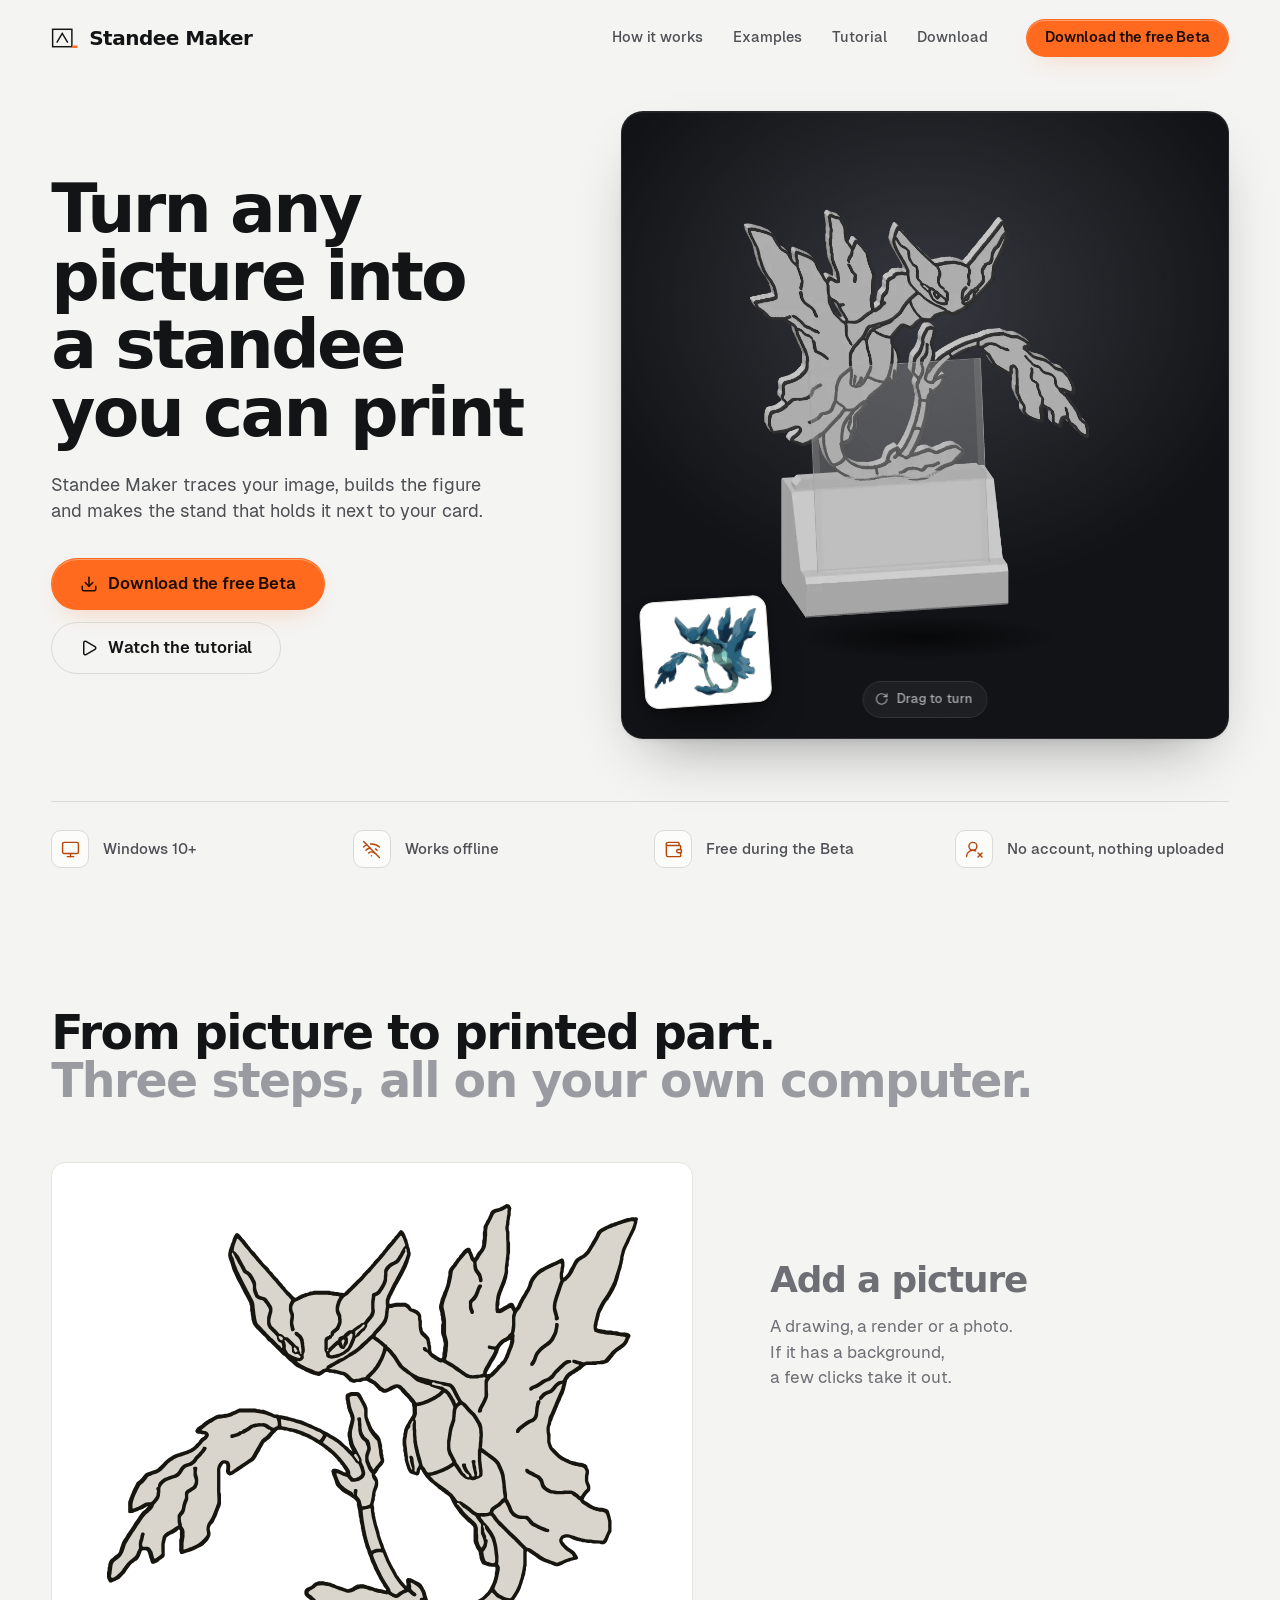
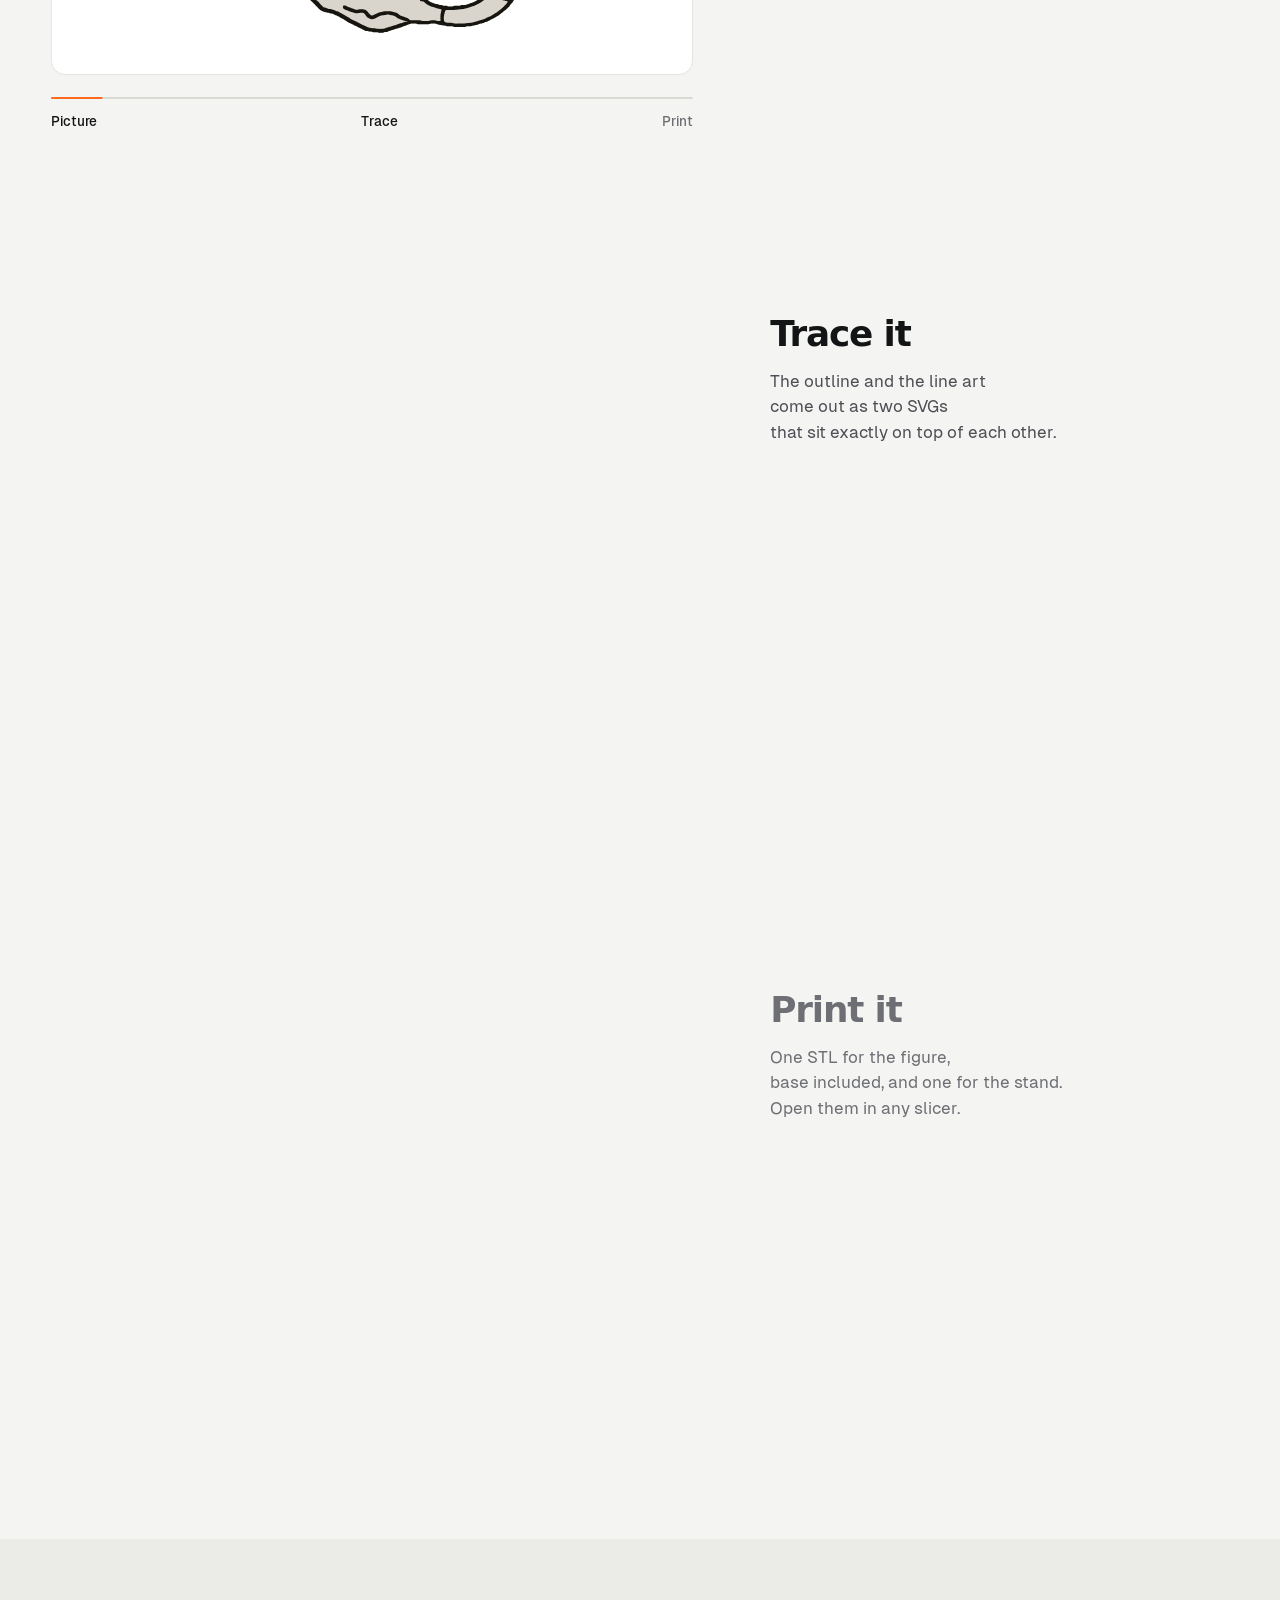
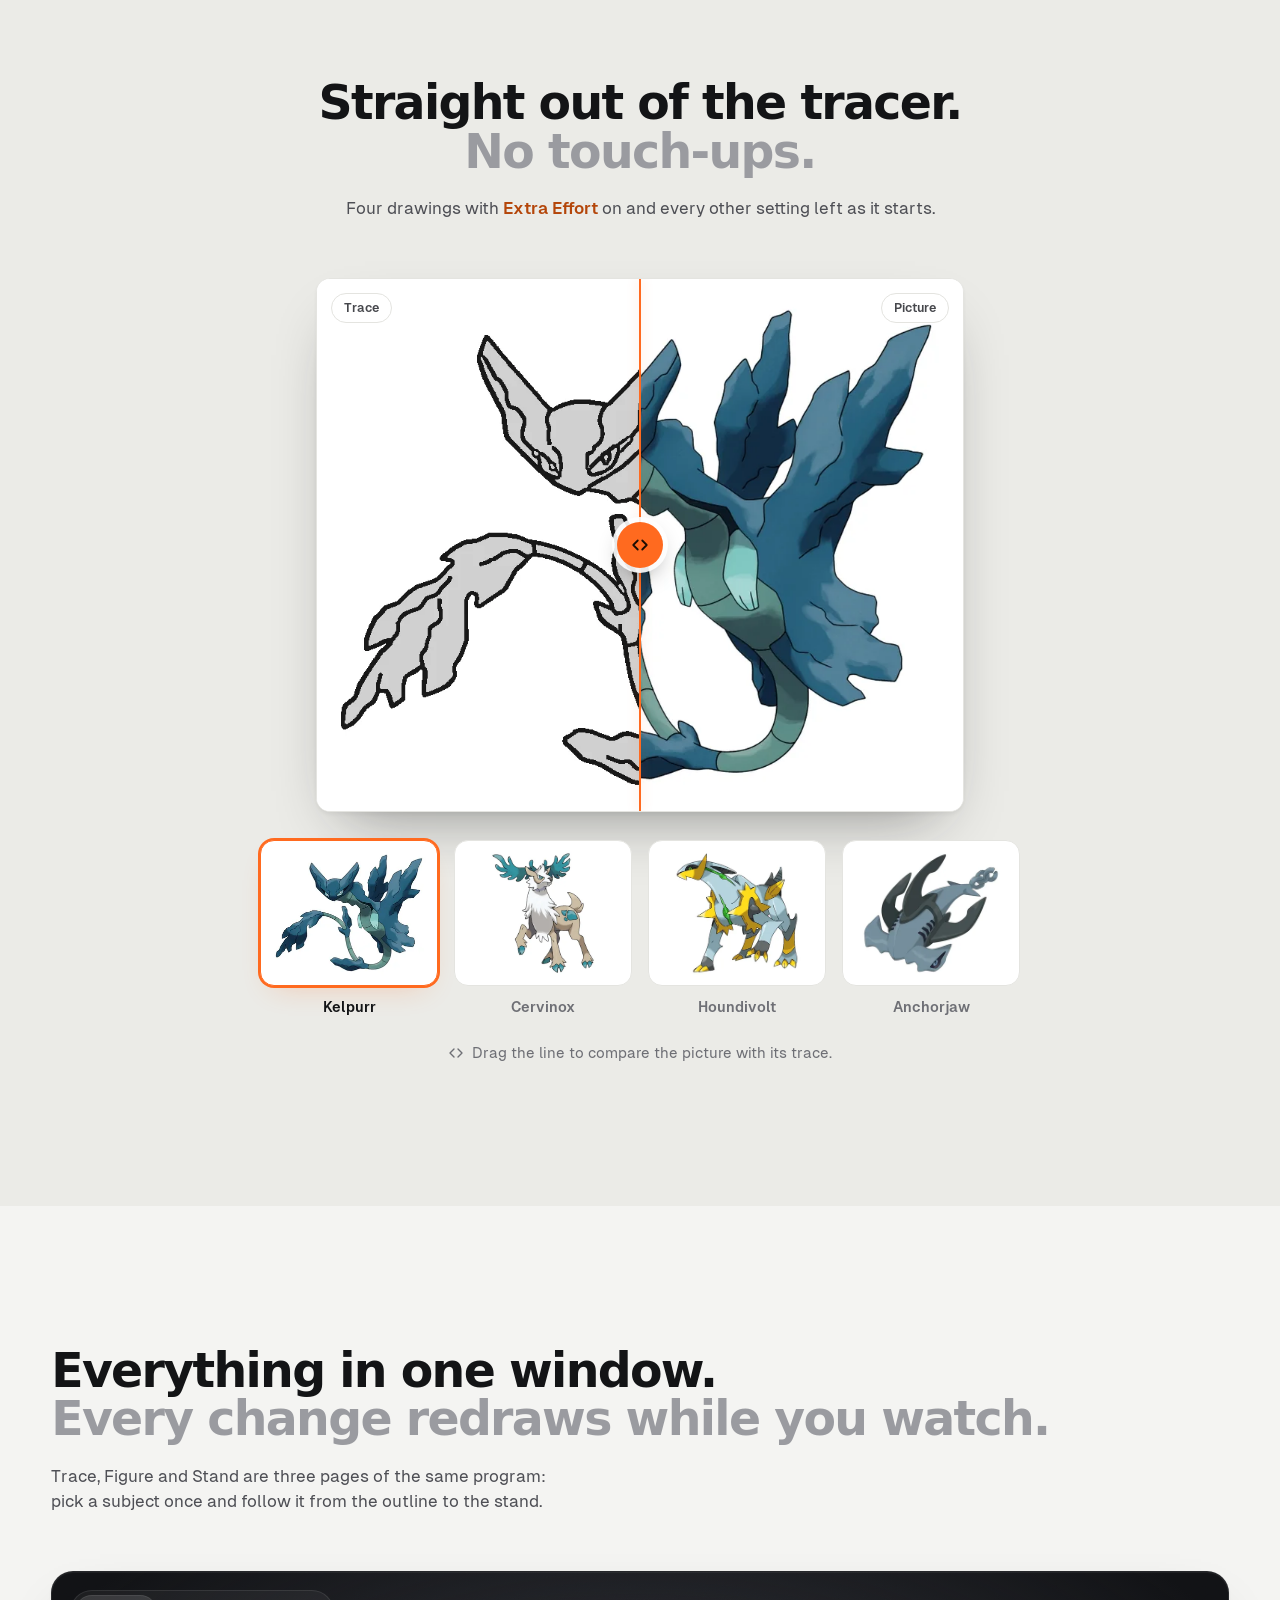
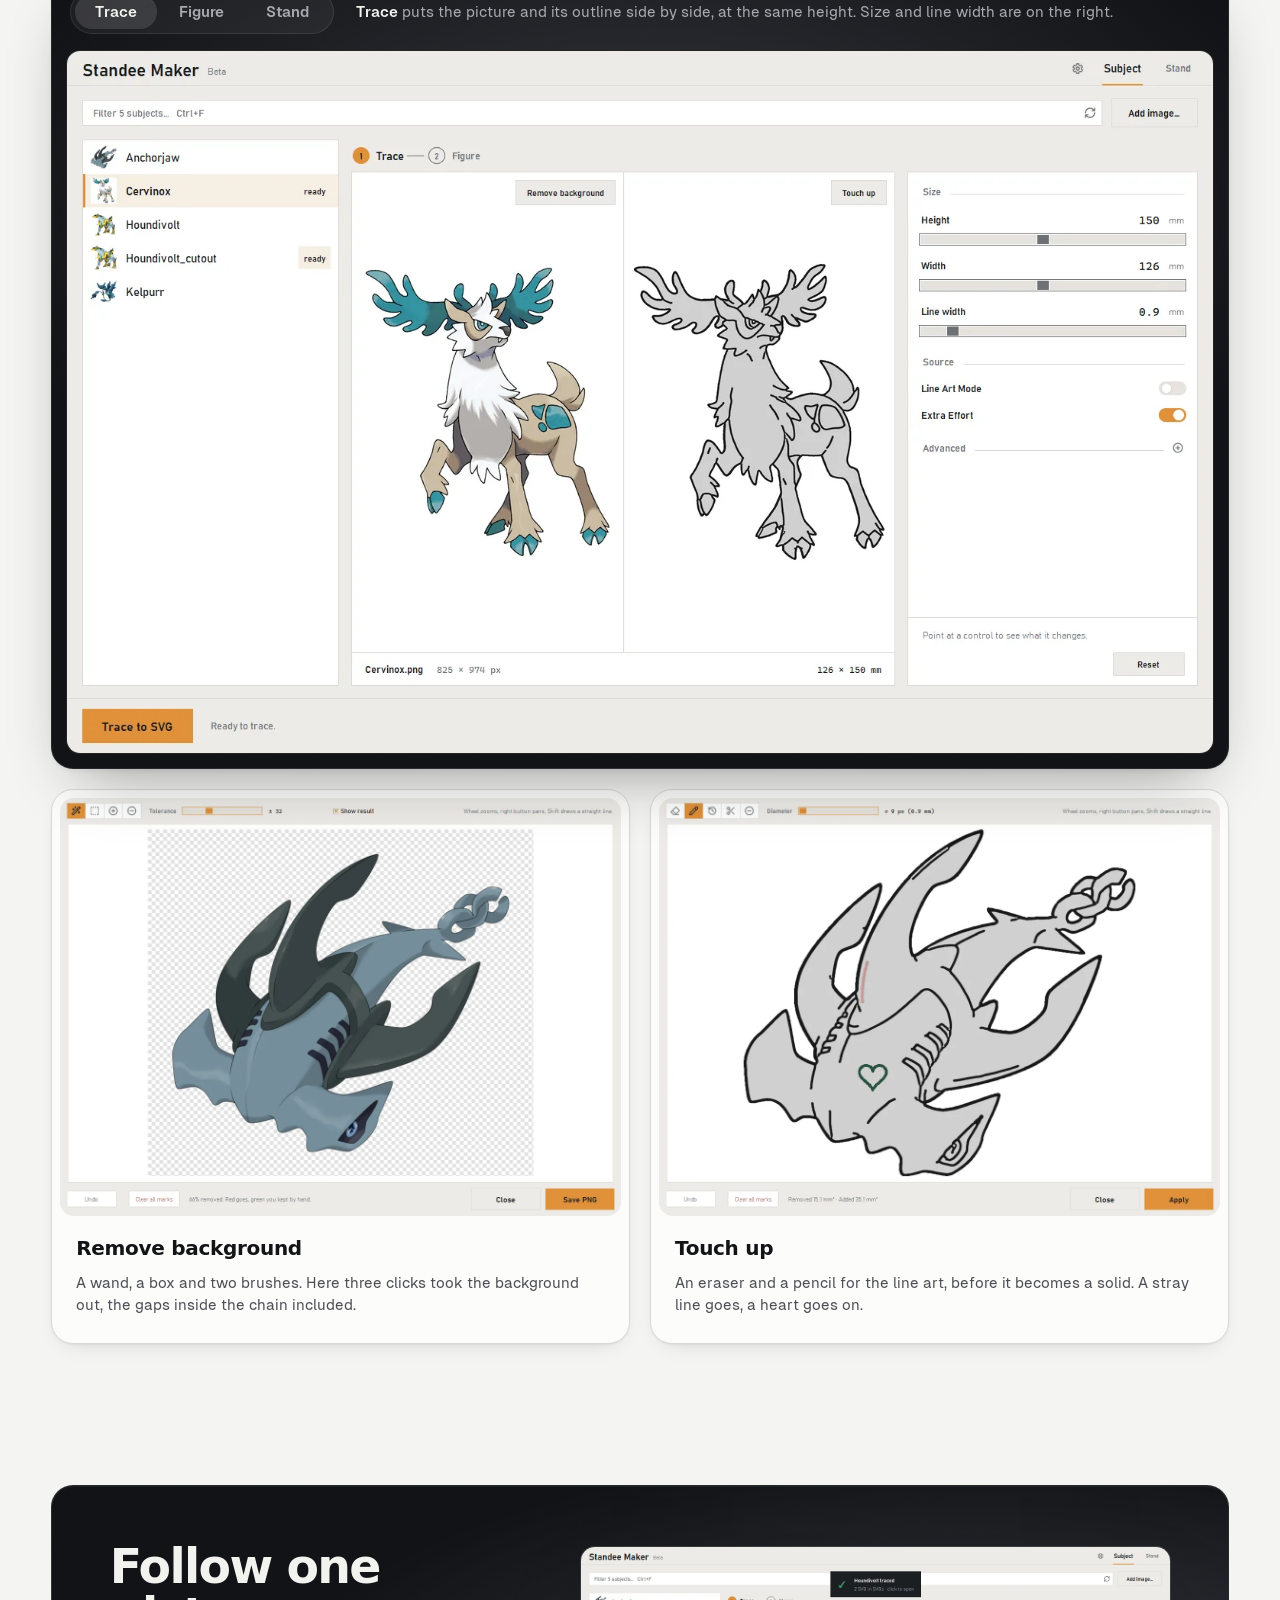
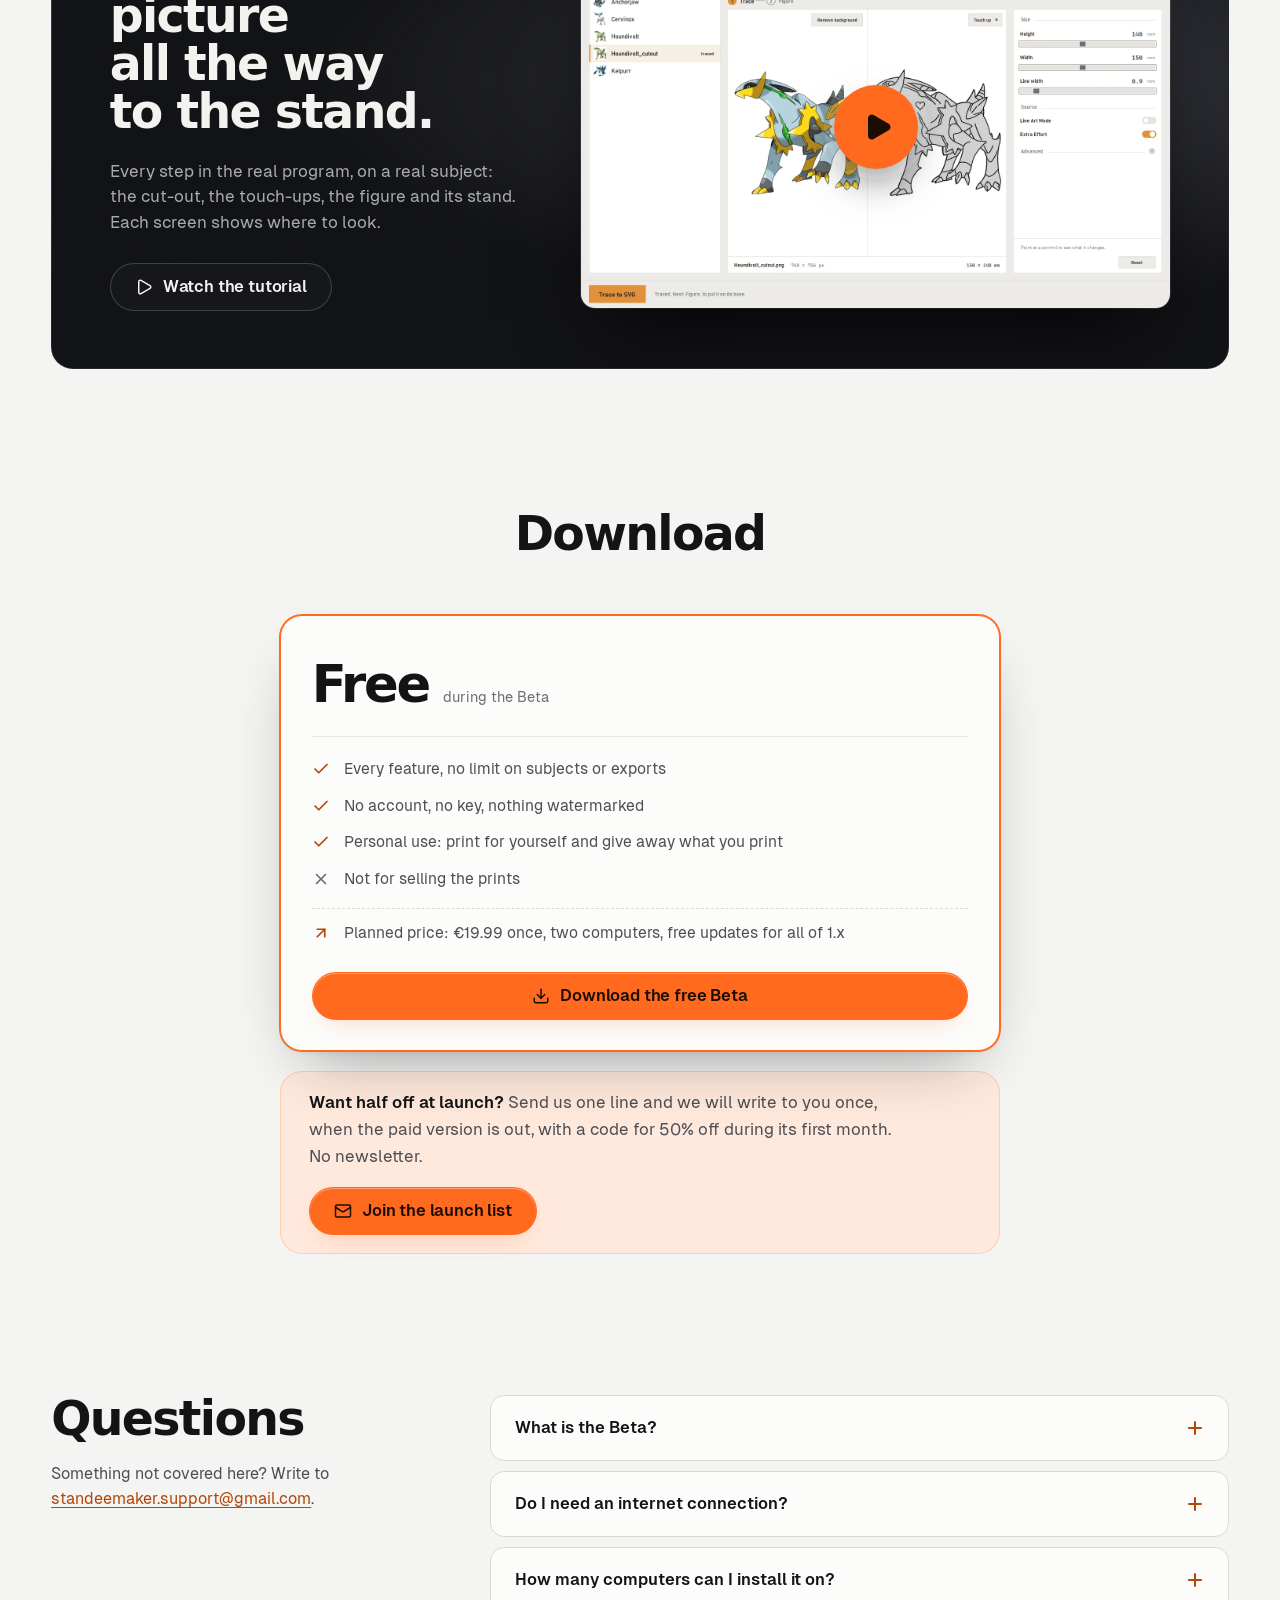
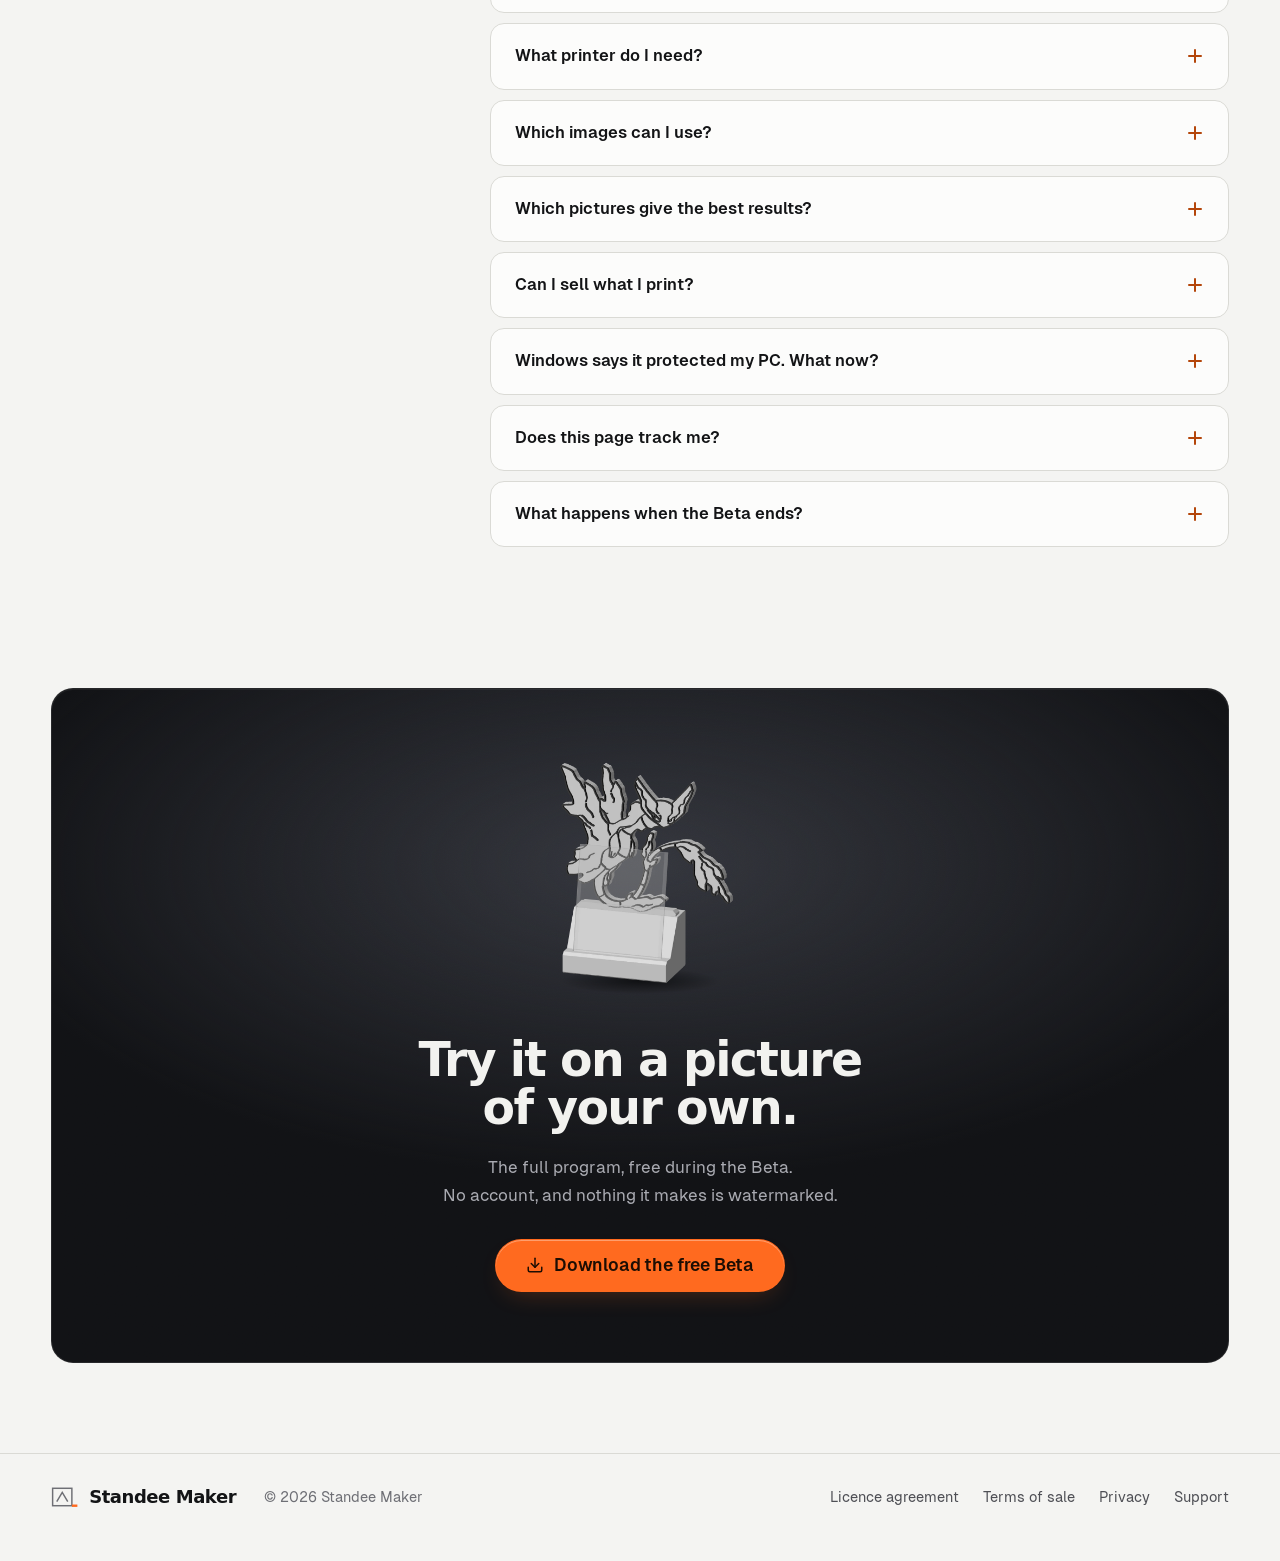
==== commit 75cd1e3f: "Sito da PNG-Stand-Maker @ ab6716c" ====
--- a/index.html
+++ b/index.html
@@ -43,7 +43,7 @@
 <!-- ?v= su foglio e script: GitHub Pages li lascia in cache dieci minuti, e una
      pagina nuova con lo script vecchio si rompe. Si alza a ogni modifica di
      styles.css o main.js, come TURN_V per le viste. -->
-<link rel="stylesheet" href="styles.css?v=34">
+<link rel="stylesheet" href="styles.css?v=35">
 </head>
 <body>
 <div class="sentinel" aria-hidden="true"></div>
@@ -64,7 +64,7 @@
       <a href="#how">How it works</a>
       <a href="#examples">Examples</a>
       <a href="#tutorial">Tutorial</a>
-      <a href="#pricing">Beta</a>
+      <a href="#pricing">Download</a>
     </nav>
     <button class="btn btn-s" type="button" data-open="dlg-trial">Download the free Beta</button>
   </div>
@@ -259,8 +259,7 @@
        Il prezzo del lancio sta in SITE.price (main.js) e in license.LAUNCH_PRICE. -->
   <section id="pricing" class="wrap sec">
     <div class="sec-head center">
-      <h2 data-split>Free while it is in Beta.</h2>
-      <p data-reveal style="--d:200ms"><span class="ph">The Beta is the whole program,</span> <span class="ph">with no limits.</span> <span class="ph">Tell us what works</span> <span class="ph">and what does not.</span></p>
+      <h2 data-split>Download</h2>
     </div>
 
     <div class="plans one" data-reveal>
@@ -369,7 +368,7 @@
           Windows warns about every download it has not seen many times, and it starts again with each
           new release. Choose <b>More info</b>, then <b>Run anyway</b>. The warning is about who
           published the file, and it does not mean Windows found anything in it. Download the setup
-          only from this page, and compare its SHA-256 with the one shown there.</div>
+          only from this page.</div>
         </details>
         <details>
           <summary>Does this page track me?</summary>
@@ -455,9 +454,6 @@
       </dl>
       <p>Already installed? This setup updates it in place and keeps your library and
       your settings.</p>
-      <div class="callout" id="trial-state">
-        <b>The file is not published yet.</b> The link will appear here at release.
-      </div>
       <!-- SmartScreen: il setup non e' firmato (un certificato costa circa 500
            euro, e per ora non ci sono), quindi Windows lo segnala a chiunque lo
            scarichi. Detto qui, prima del clic, spaventa meno di quando compare.
@@ -497,9 +493,18 @@
             <figcaption><b>2</b> Choose <b>Run anyway</b></figcaption>
           </figure>
         </div>
-        <p class="sm-note">Illustrations: your Windows may look a little different. Download the setup
-        only from this page, and compare its SHA-256 below with the file you got.</p>
+        <p class="sm-note">Illustrations: your Windows may look a little different.</p>
       </section>
+
+      <!-- Per chi vuole controllare il file: chiusa, e nascosta finche' main.js non
+           ha l'impronta (SITE.trial.sha256, scritta da site/release.py). -->
+      <details class="sure" id="trial-sure" hidden>
+        <summary>If you want to be sure</summary>
+        <p>Download the setup only from this page. To check that your copy is the one published
+        here, run this in PowerShell and compare the result with the SHA-256 below.</p>
+        <code class="sha">Get-FileHash .\StandeeMaker-Beta-0.9.0-Setup.exe</code>
+        <code class="sha" id="trial-sha"></code>
+      </details>
     </div>
 
     <div class="dlg-foot">
@@ -559,6 +564,6 @@
   </div>
 </dialog>
 
-<script src="main.js?v=25"></script>
+<script src="main.js?v=26"></script>
 </body>
 </html>
--- a/styles.css
+++ b/styles.css
@@ -938,6 +938,17 @@
 .sm-mark{outline:2px solid var(--accent);outline-offset:2px;border-radius:3px}
 .dlg-body .smart .sm-note{font-size:13px;color:var(--ink-3)}
 @media (max-width:520px){.sm-steps{grid-template-columns:1fr}}
+
+/* "If you want to be sure": chiusa, discreta, per chi vuole controllare l'impronta */
+.sure{border-top:1px solid var(--line-soft);padding-top:12px}
+.sure summary{cursor:pointer;font-size:14px;color:var(--ink-3);list-style:none;width:max-content}
+.sure summary::-webkit-details-marker{display:none}
+.sure summary::before{content:"+";display:inline-block;width:1.1em;color:var(--accent-text)}
+.sure[open] summary::before{content:"\2212"}
+.sure summary:hover{color:var(--ink)}
+.dlg-body .sure p{font-size:14px;margin-top:10px}
+.sure code{font-family:var(--mono);font-size:12.5px;color:var(--ink)}
+.sure code.sha{display:block;margin-top:8px;padding:9px 11px;border-radius:var(--r-sm);background:var(--bg-2);word-break:break-all;line-height:1.5;user-select:all}
 .hint{font-size:13.5px;color:var(--ink-3);text-align:center}
 .btn[aria-disabled="true"]{opacity:.55;cursor:not-allowed;transform:none;box-shadow:none}
 
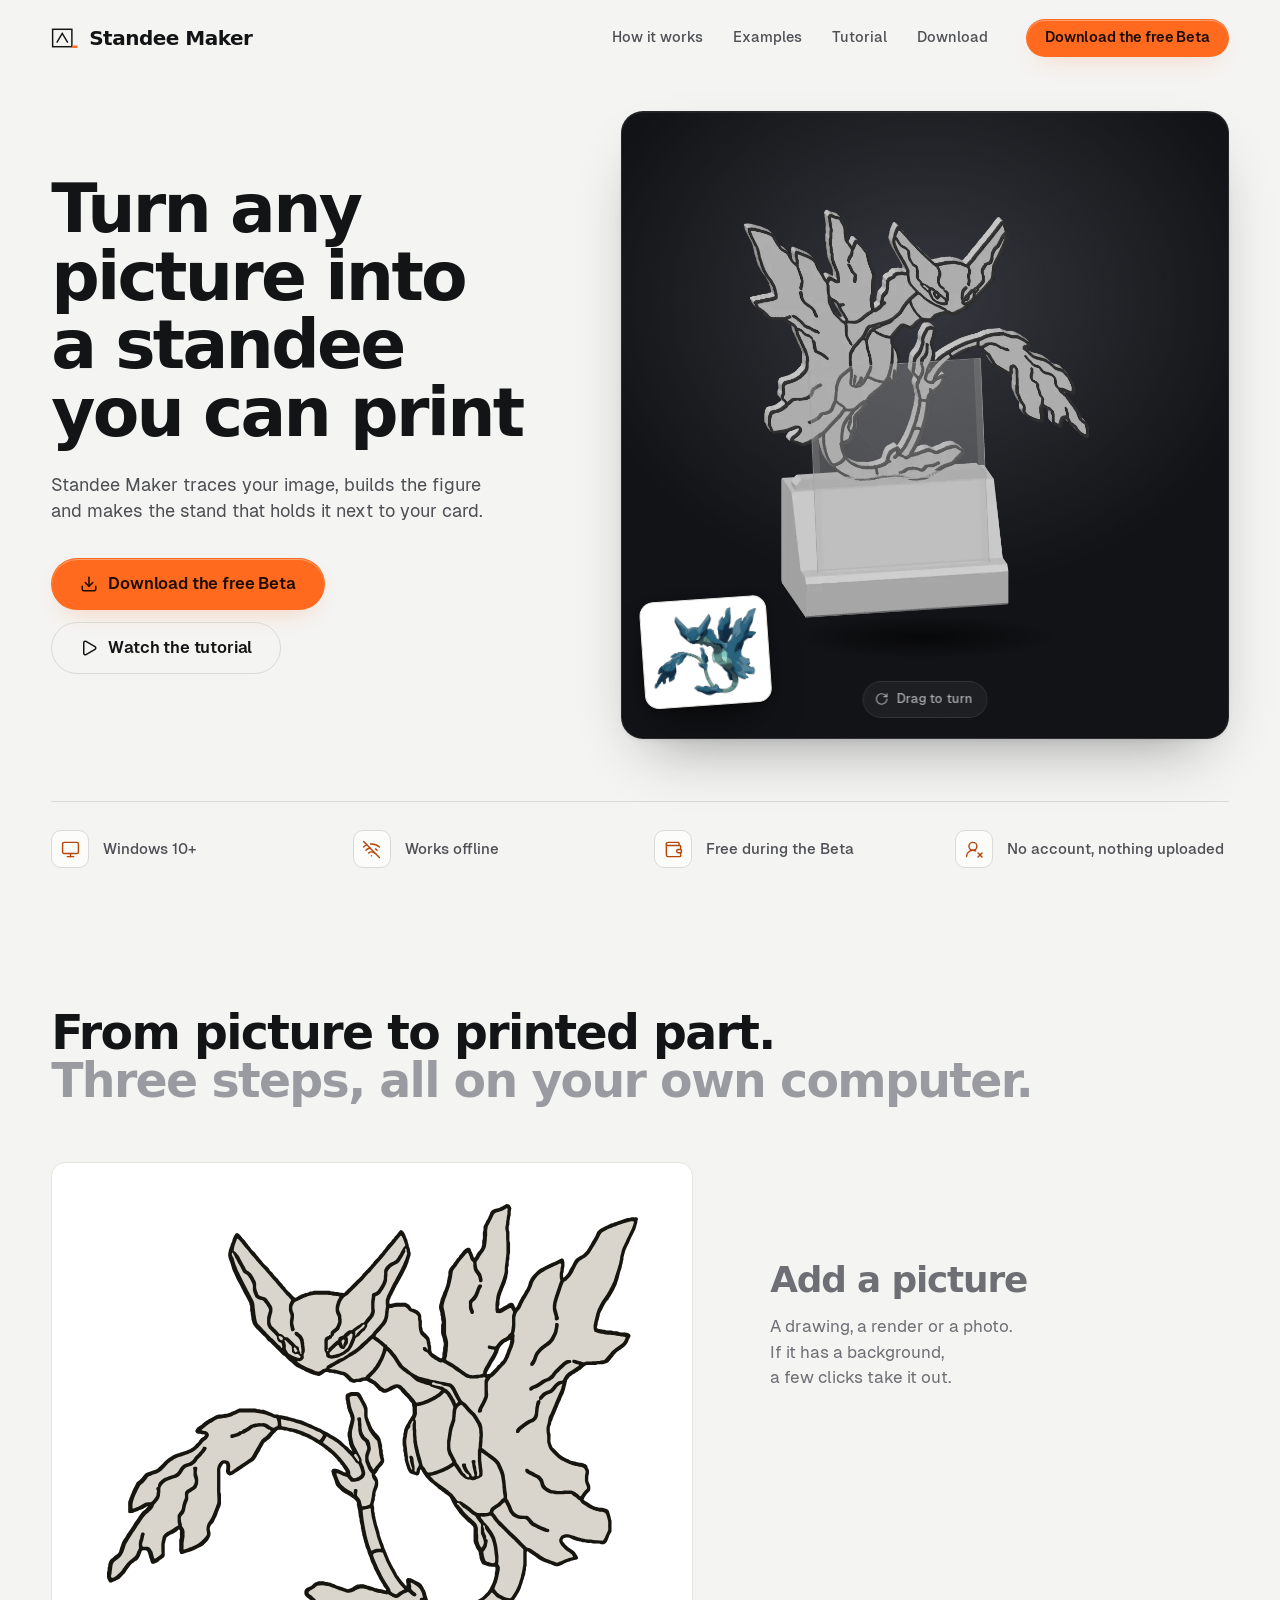
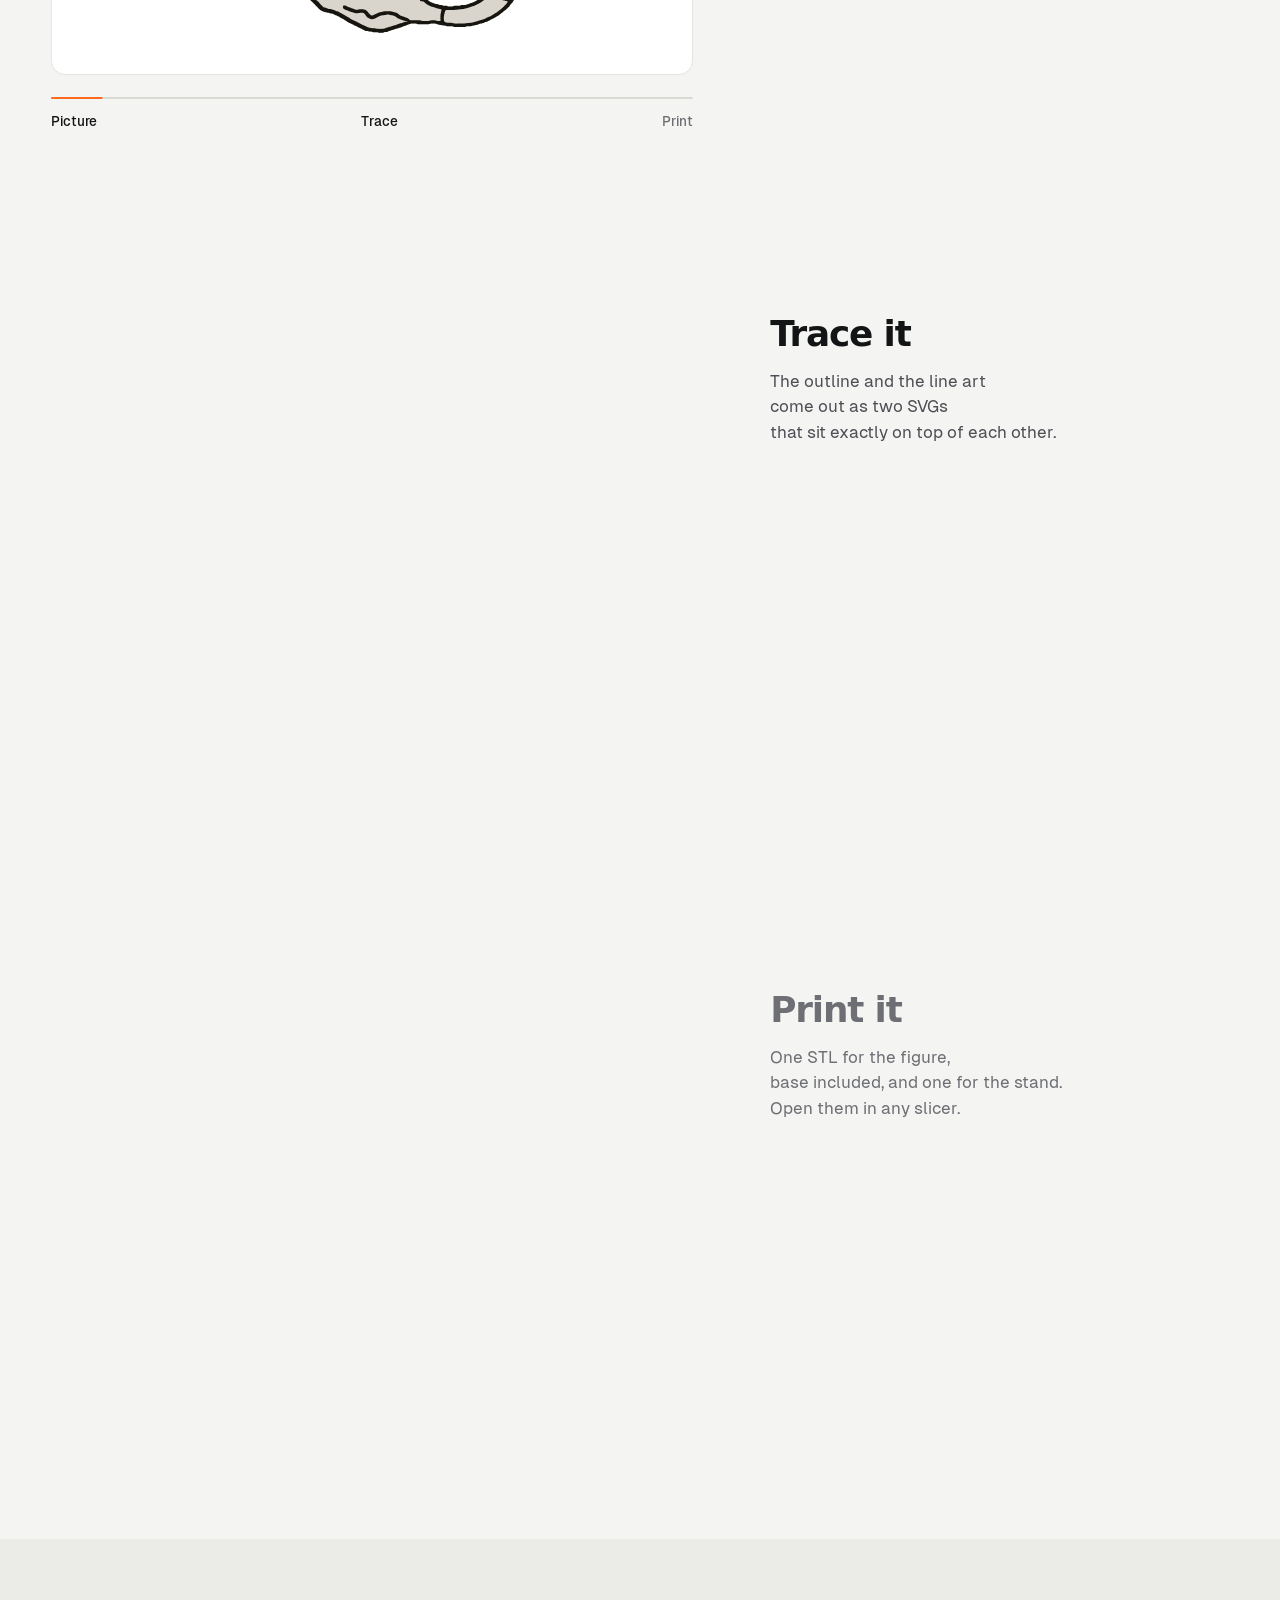
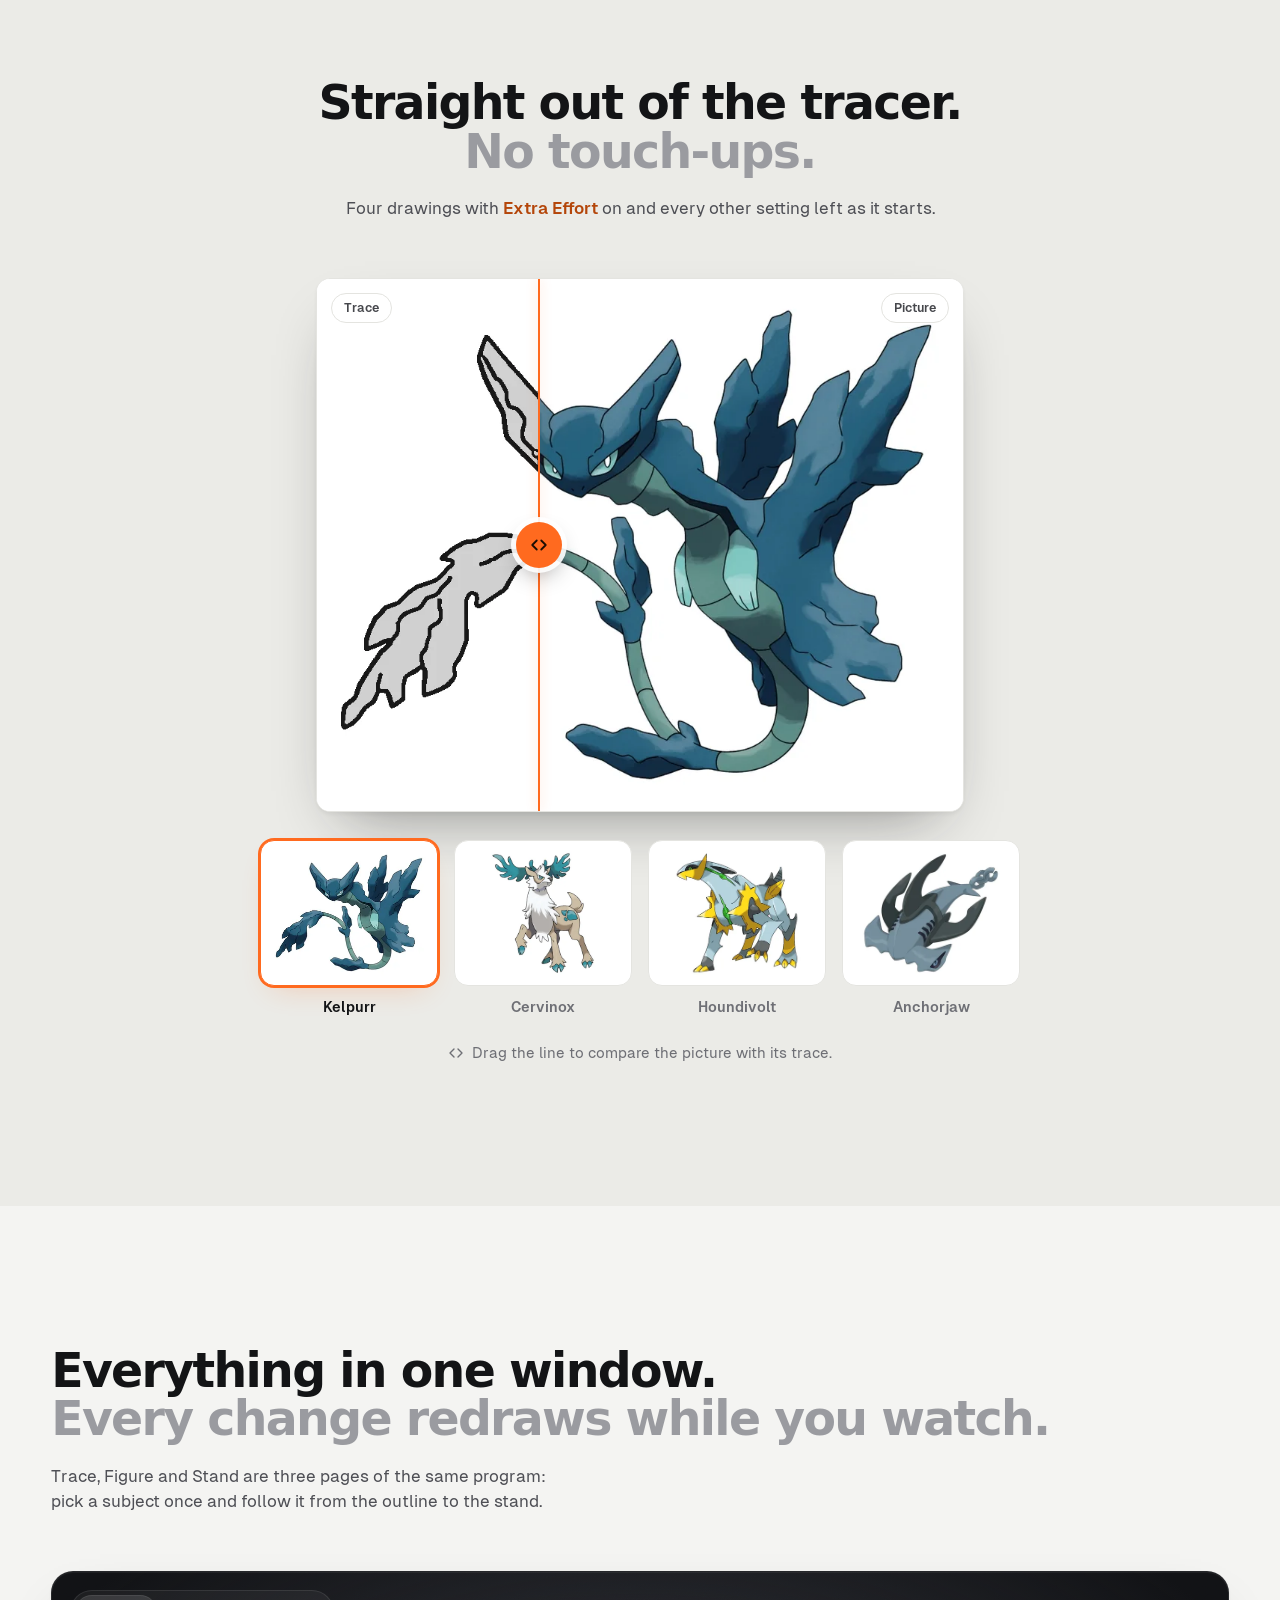
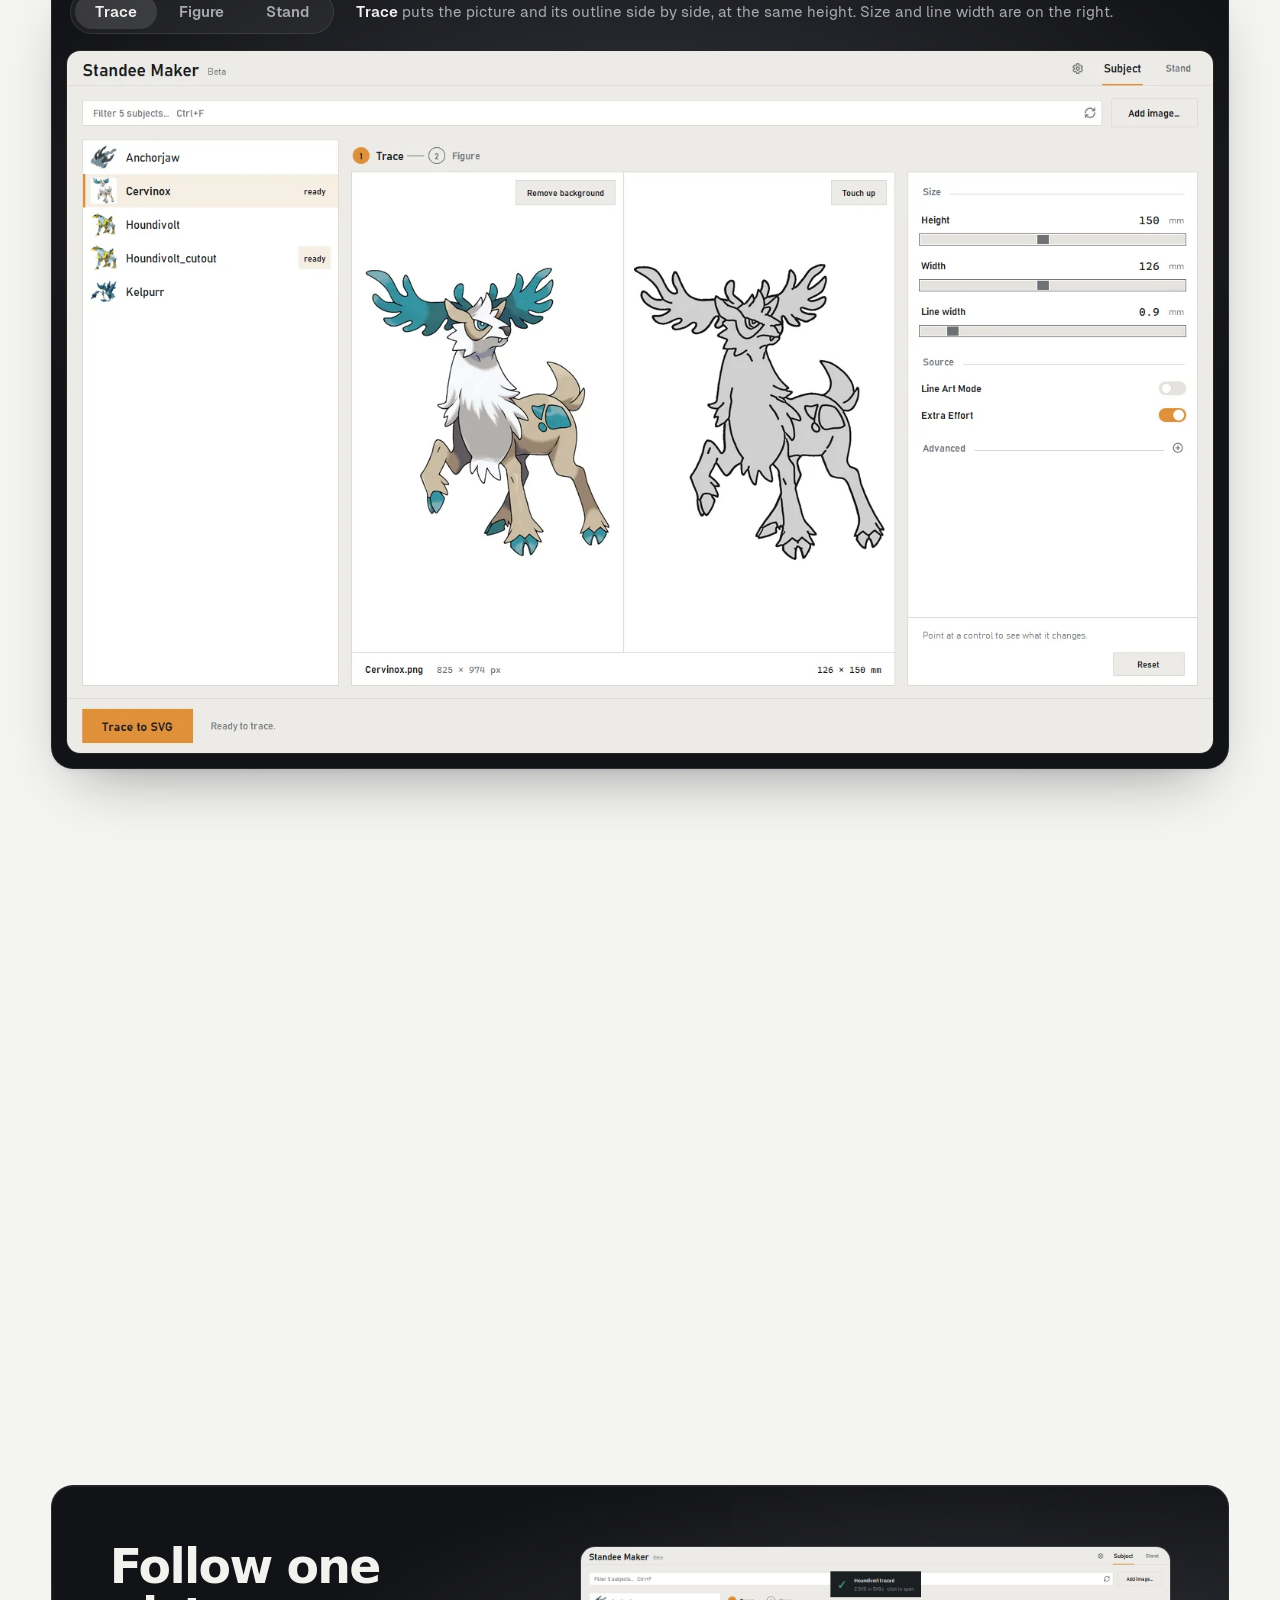
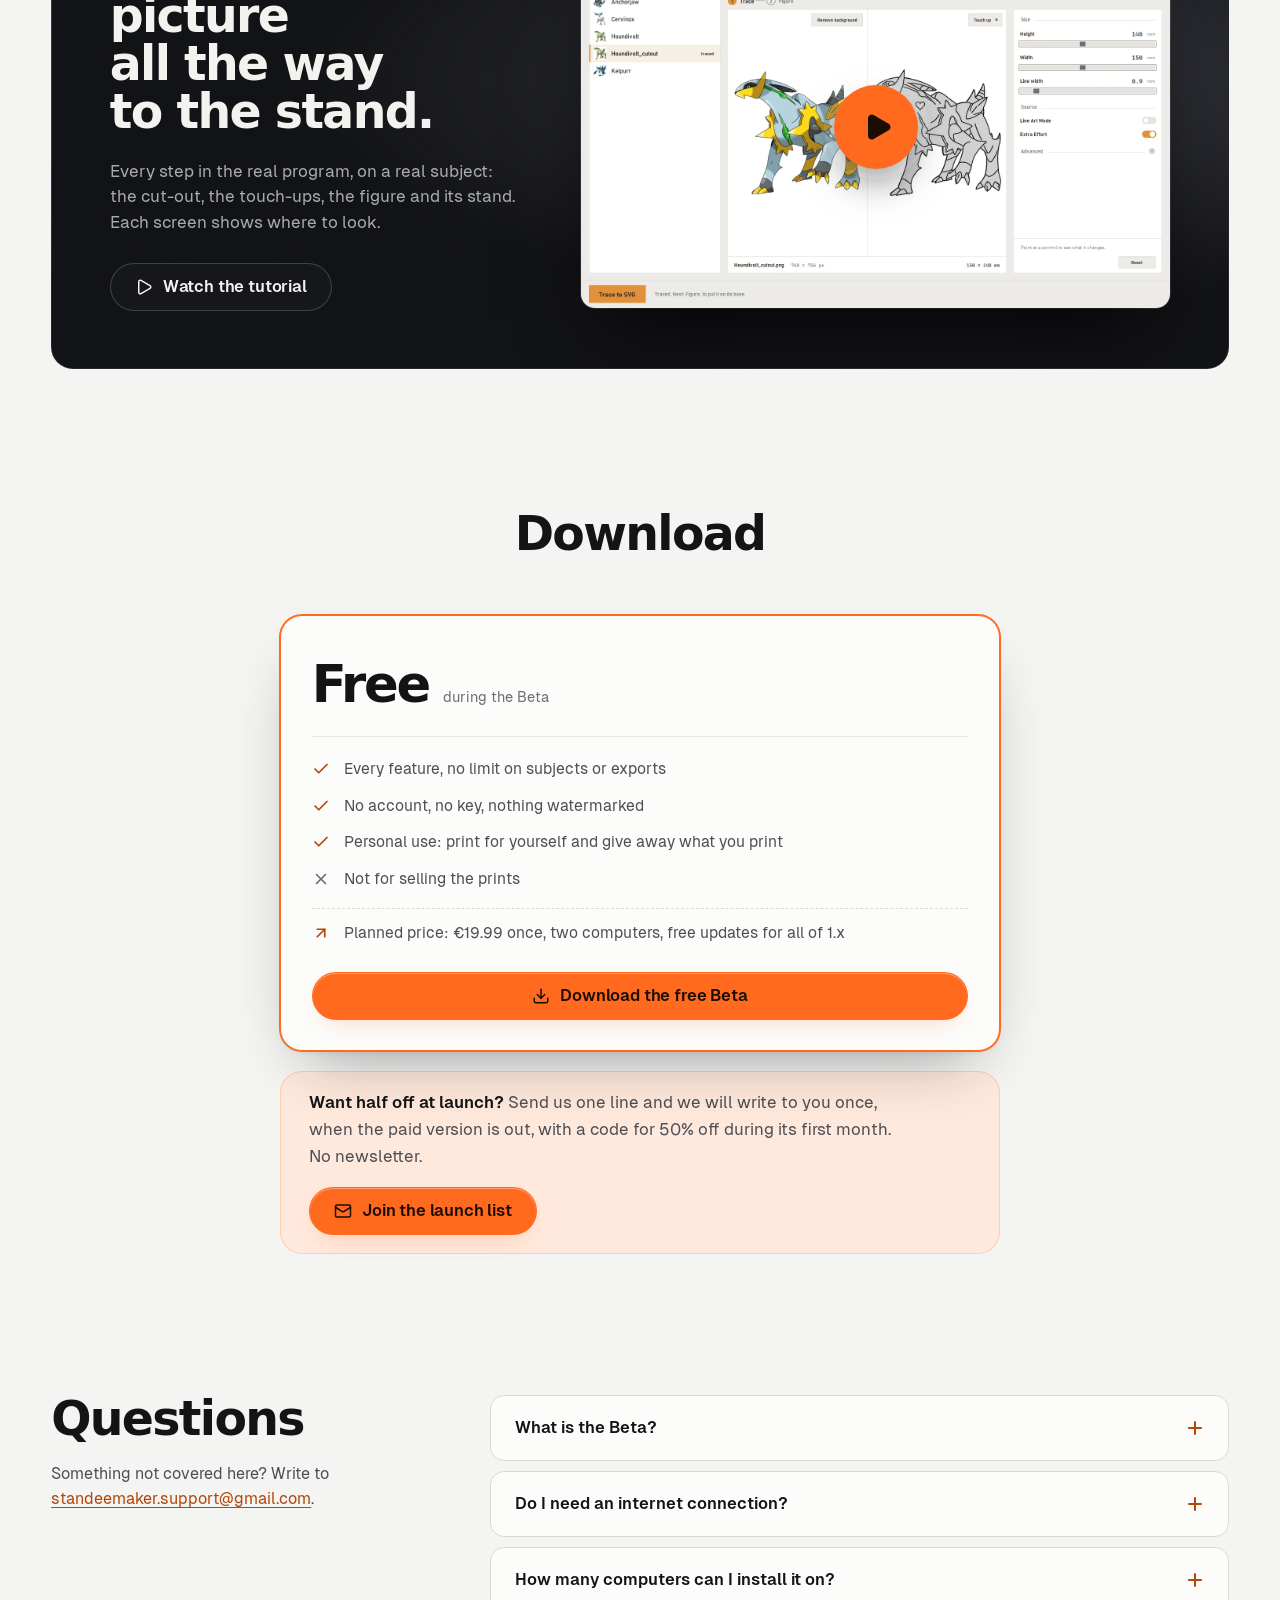
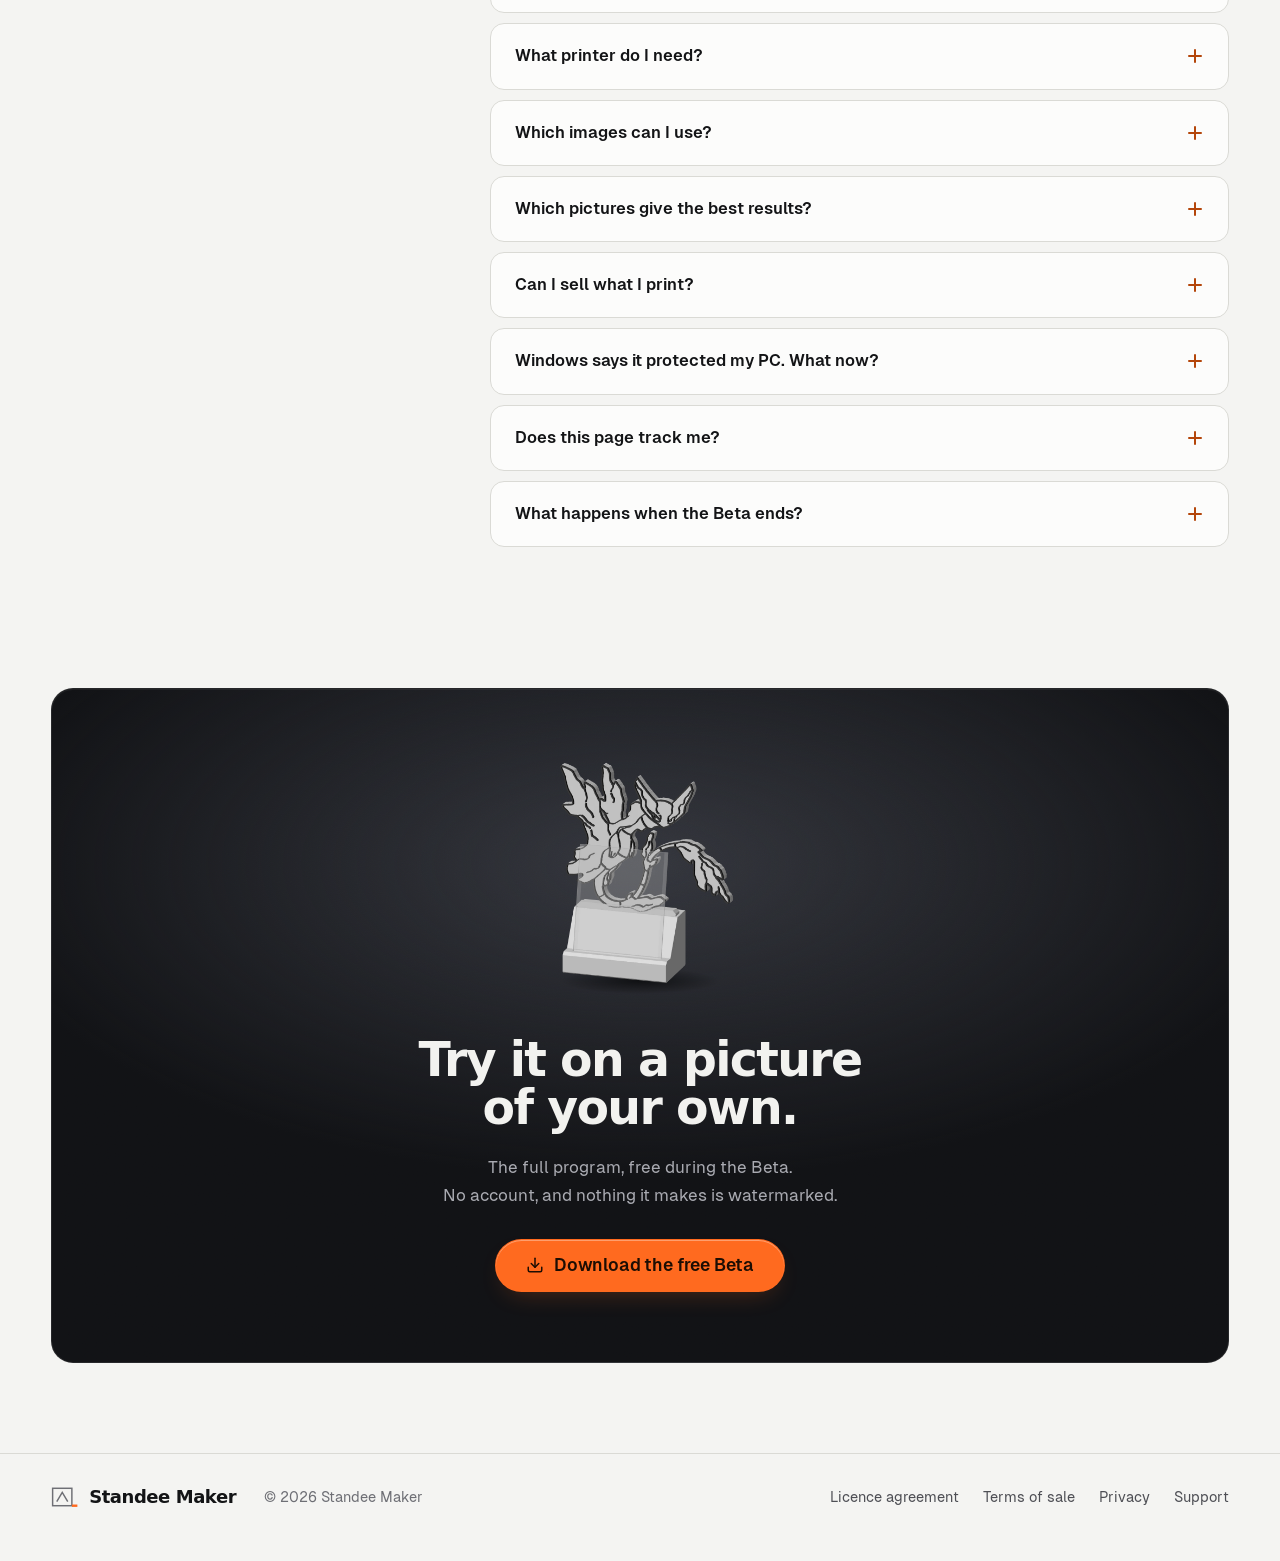
==== commit 941dc80b: "Sito da PNG-Stand-Maker @ 33bd5e5" ====
--- a/index.html
+++ b/index.html
@@ -564,6 +564,6 @@
   </div>
 </dialog>
 
-<script src="main.js?v=26"></script>
+<script src="main.js?v=27"></script>
 </body>
 </html>
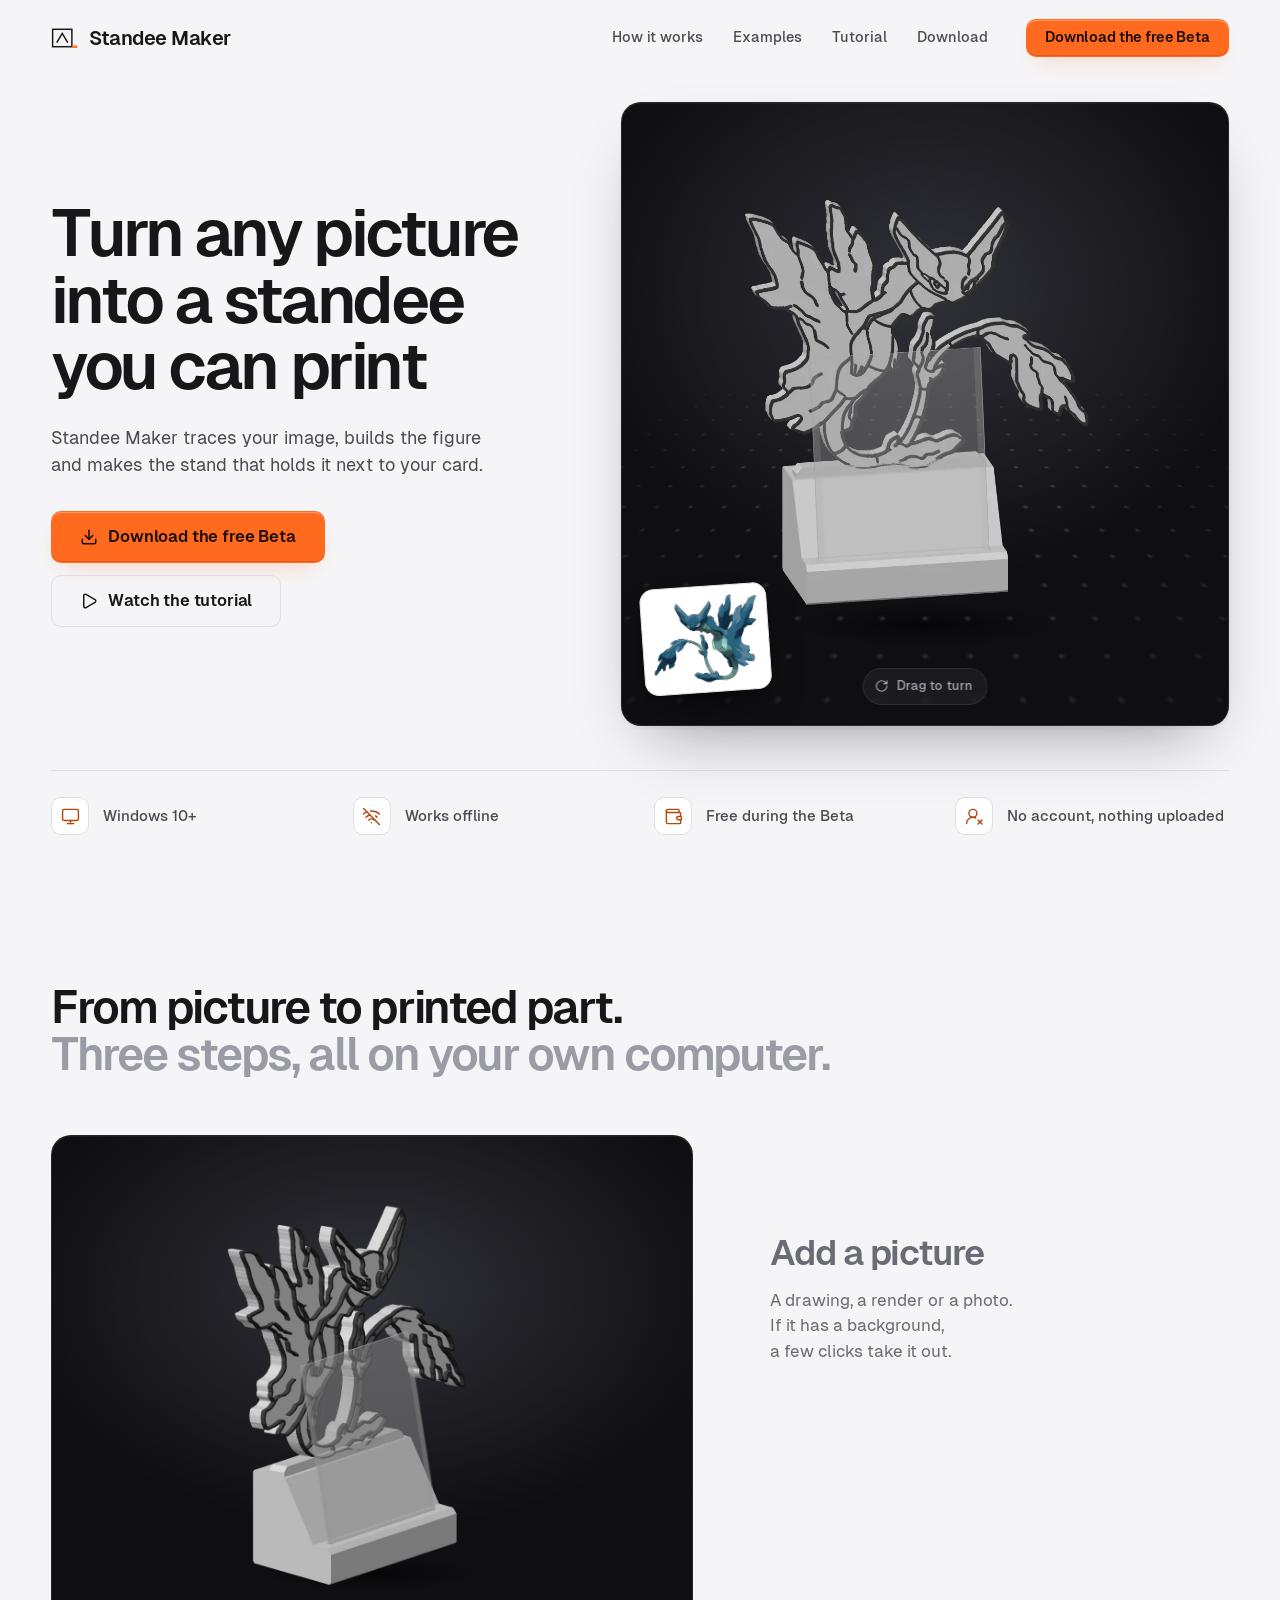
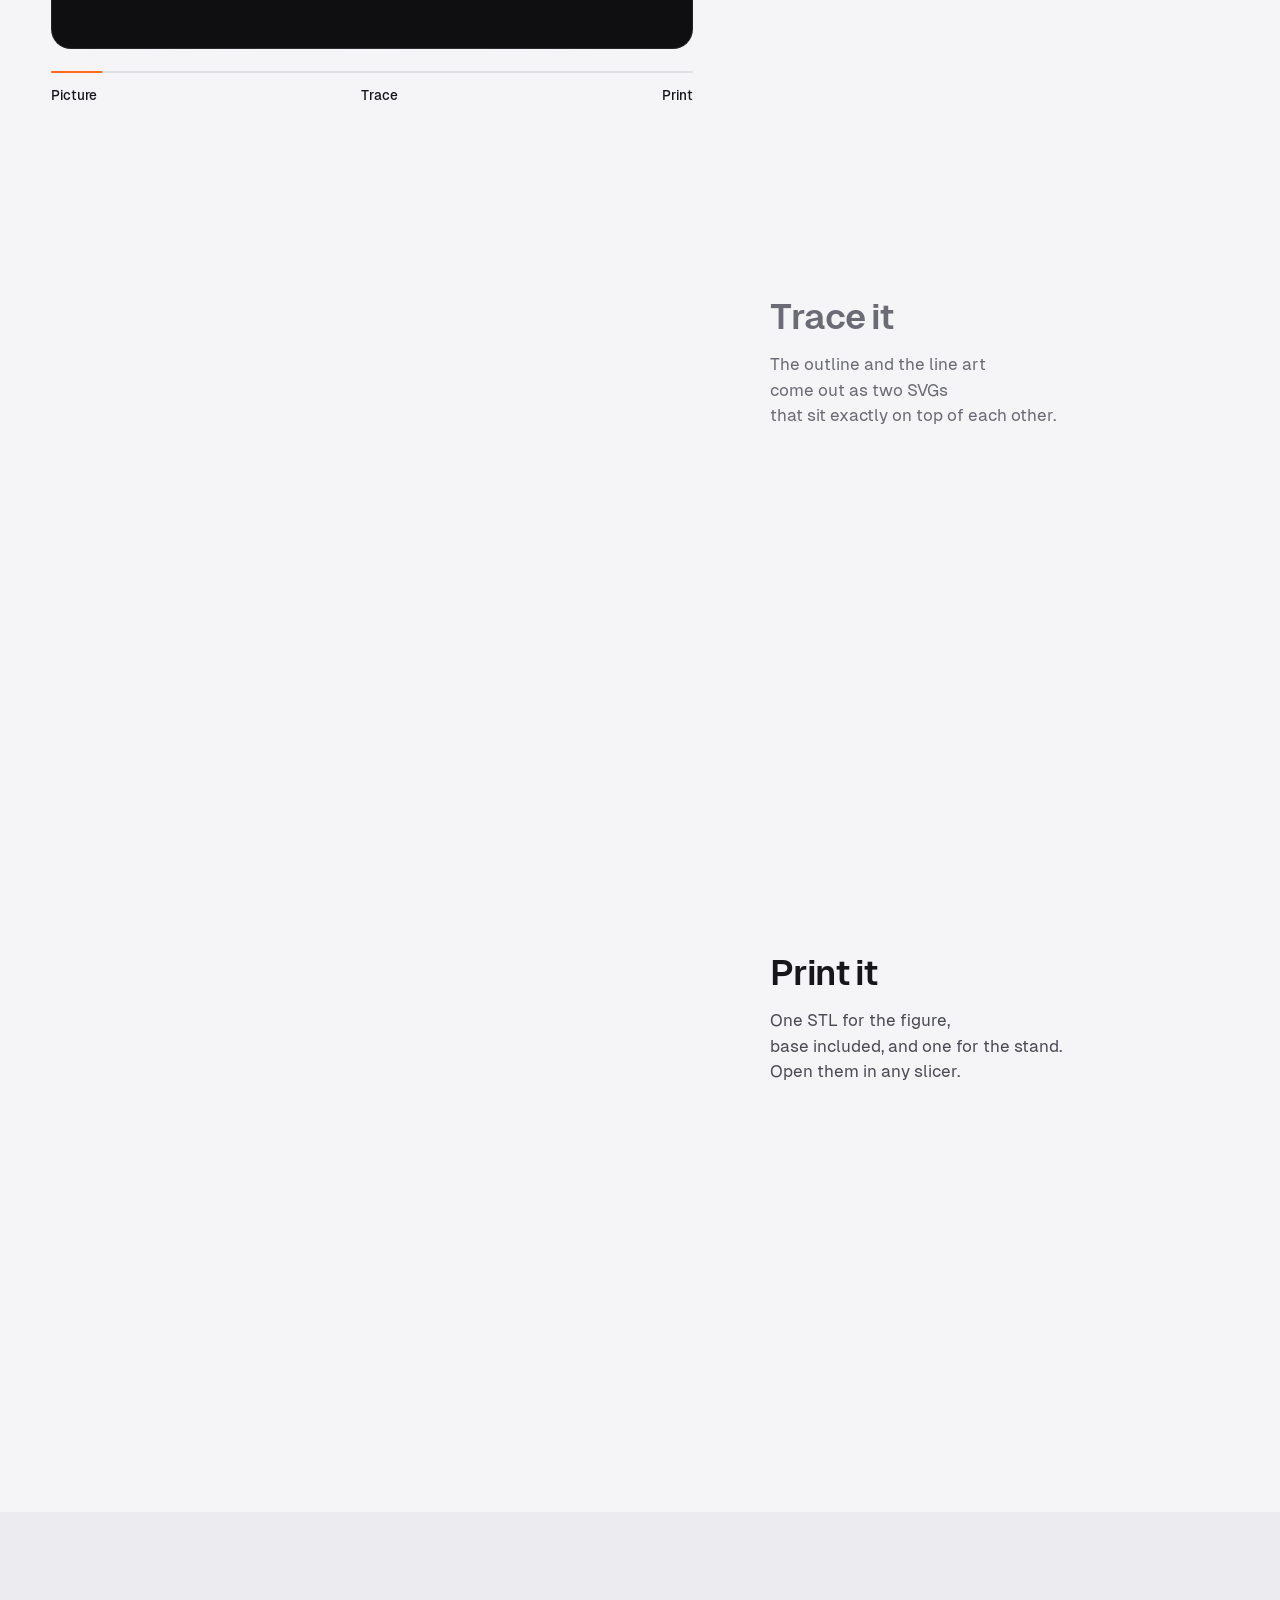
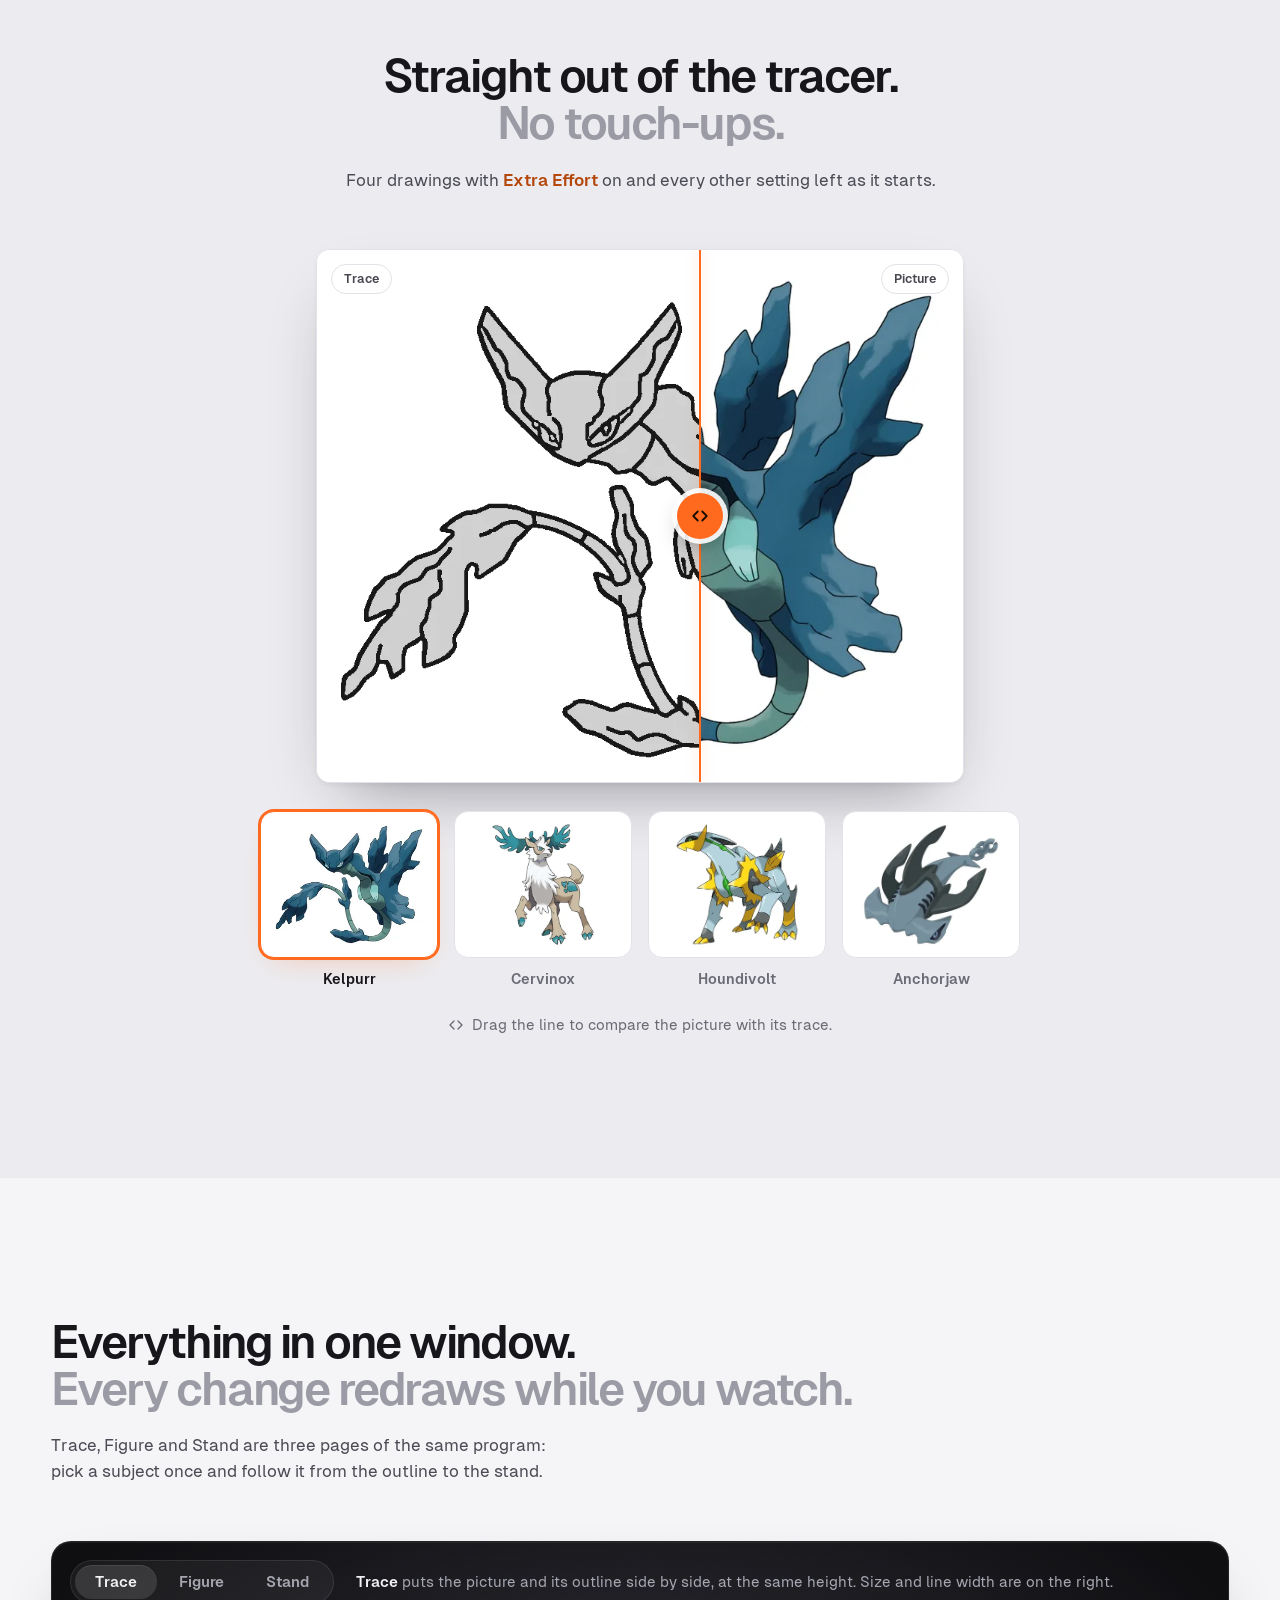
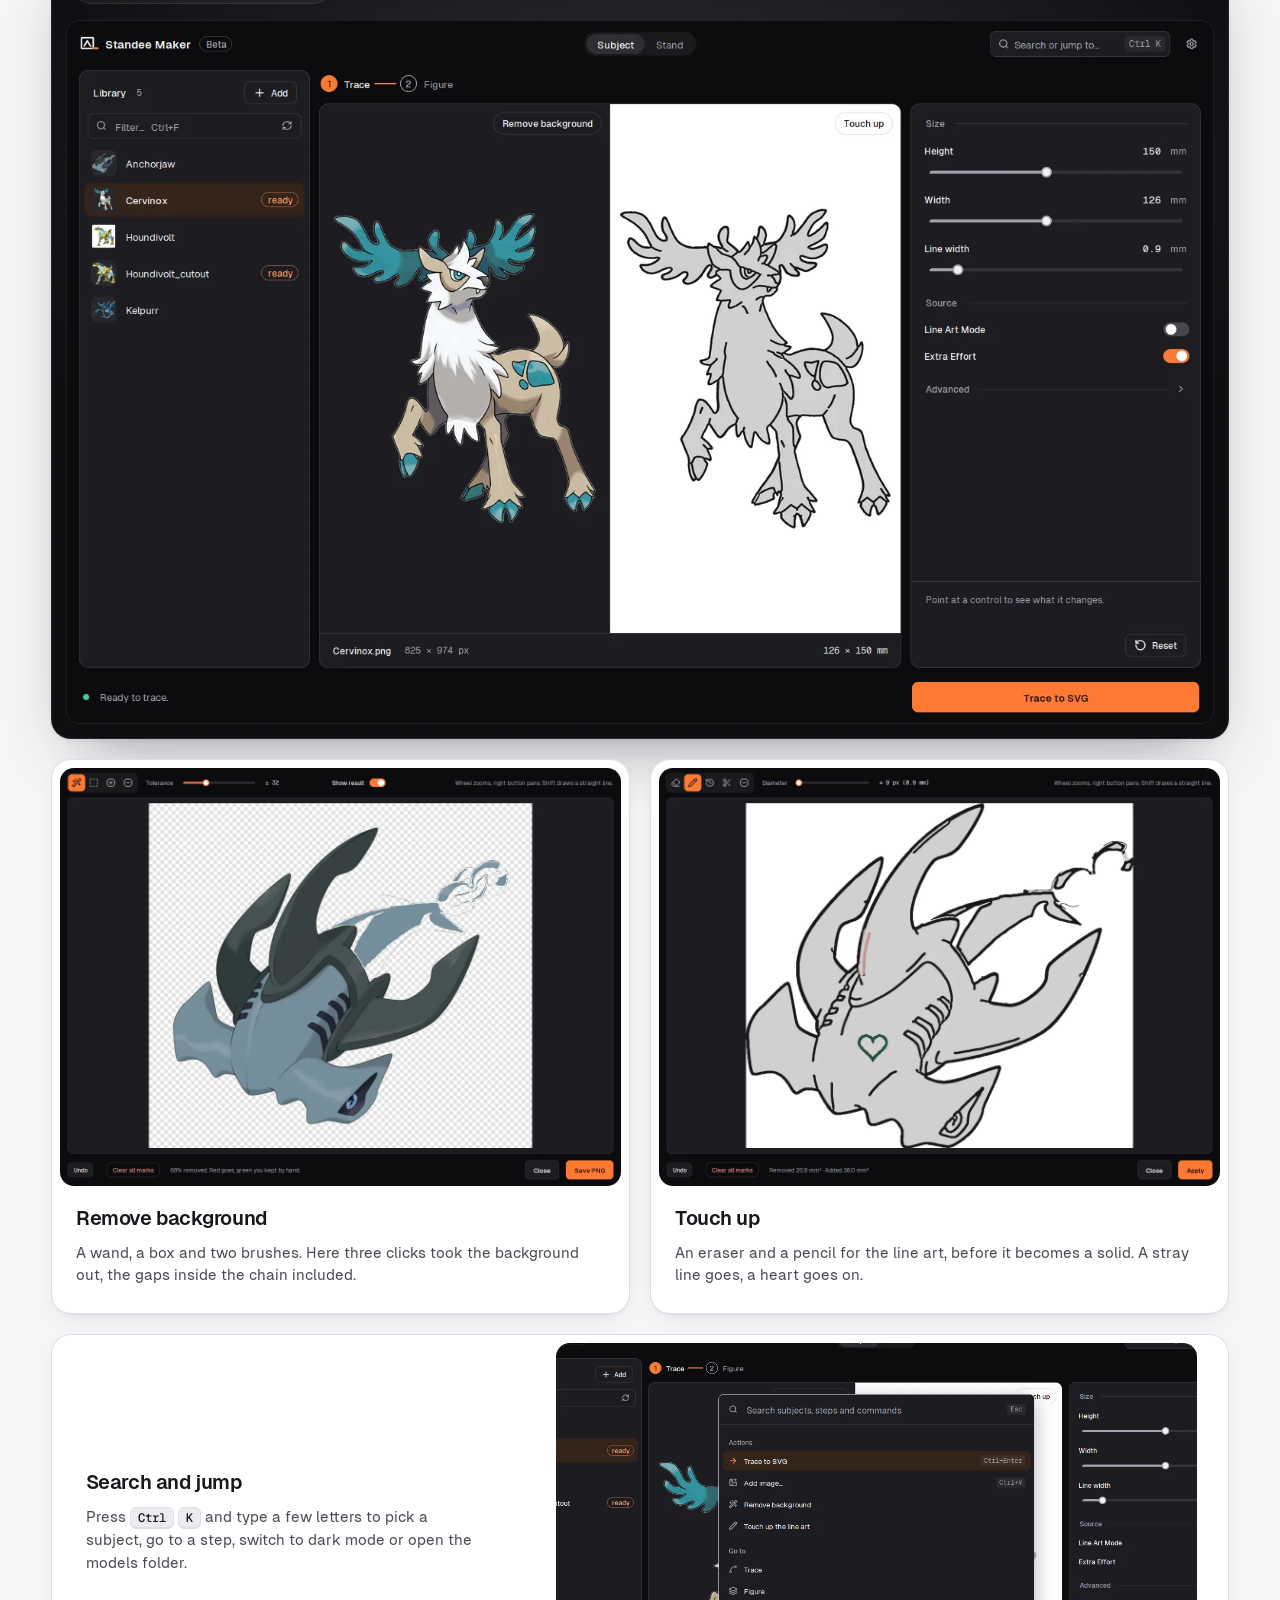
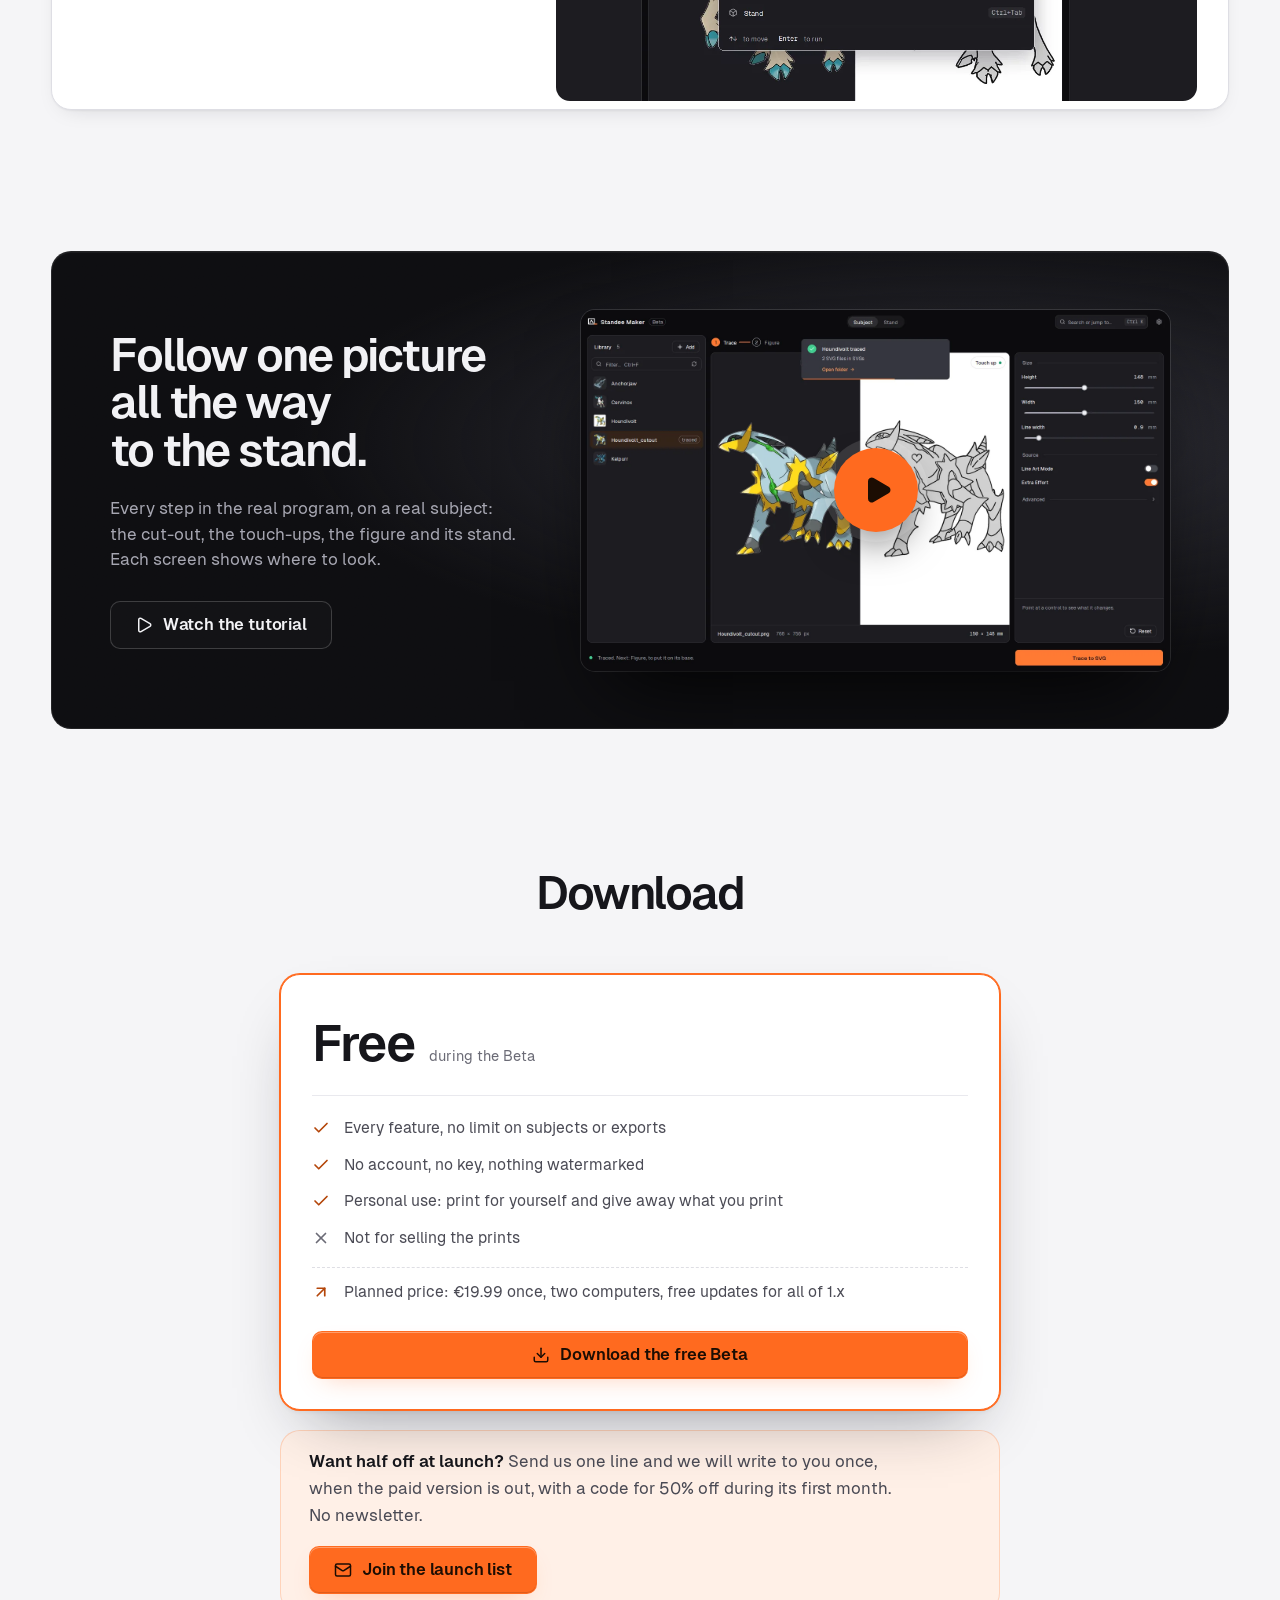
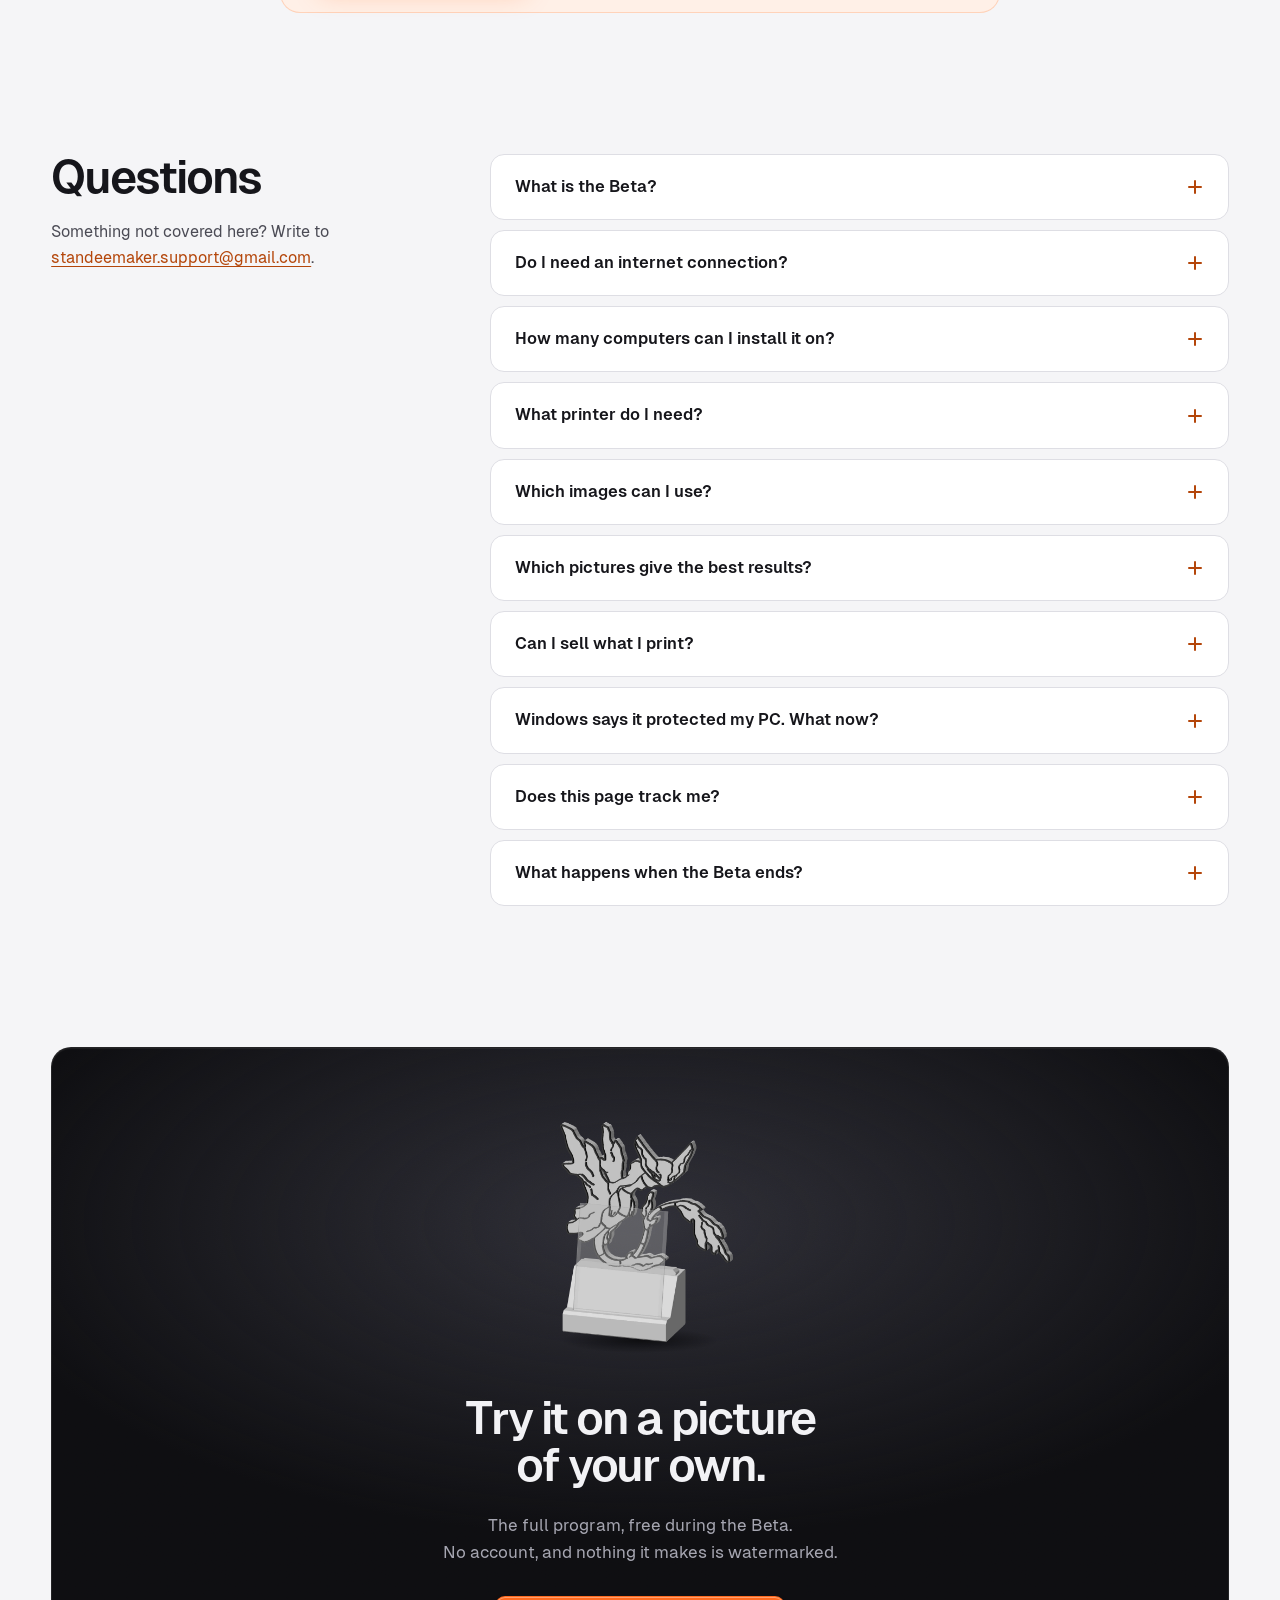
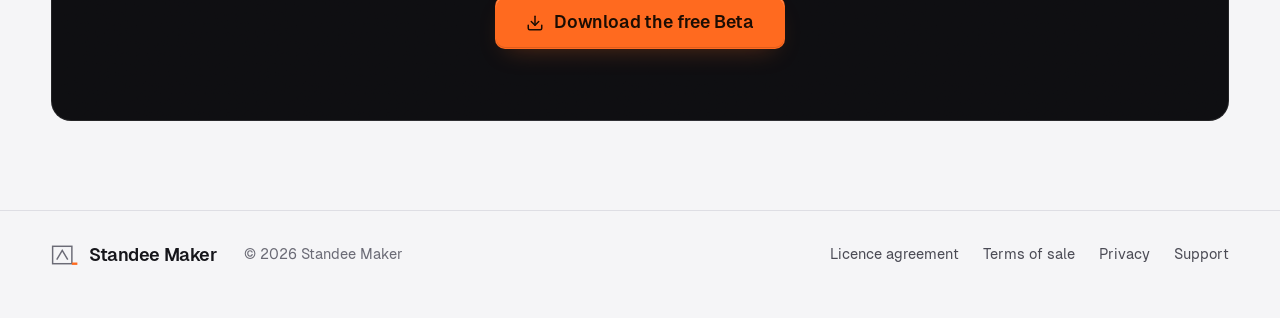
==== commit d95ef33c: "Sito da PNG-Stand-Maker @ 3021e5d" ====
--- a/index.html
+++ b/index.html
@@ -37,13 +37,13 @@
  "offers":{"@type":"Offer","priceCurrency":"EUR","price":"0","description":"Free during the Beta"}}
 </script>
 <!-- I font stanno in assets/fonts: nessuna richiesta a terzi all'apertura della pagina. -->
-<link rel="preload" href="assets/fonts/bricolage-grotesque-var.woff2" as="font" type="font/woff2" crossorigin>
+<link rel="preload" href="assets/fonts/geist-sans-latin-600-normal.woff2" as="font" type="font/woff2" crossorigin>
 <link rel="preload" href="assets/fonts/geist-sans-latin-400-normal.woff2" as="font" type="font/woff2" crossorigin>
 <link rel="preload" as="image" href="assets/turn/t00.webp?v=6" fetchpriority="high">
 <!-- ?v= su foglio e script: GitHub Pages li lascia in cache dieci minuti, e una
      pagina nuova con lo script vecchio si rompe. Si alza a ogni modifica di
      styles.css o main.js, come TURN_V per le viste. -->
-<link rel="stylesheet" href="styles.css?v=35">
+<link rel="stylesheet" href="styles.css?v=36">
 </head>
 <body>
 <div class="sentinel" aria-hidden="true"></div>
@@ -102,15 +102,20 @@
           Drag to turn
         </span>
       </div>
+      <span class="bed" aria-hidden="true"></span>
       <span class="floor" aria-hidden="true"></span>
       <figure class="hero-card paper" aria-hidden="true">
         <img src="assets/source_card.webp" width="440" height="358" loading="lazy" alt="">
       </figure>
     </div>
 
-    <!-- i quattro fatti: dentro la hero perche' stretta la hero li mette fra
-         i pulsanti e il palco, e cosi' si vedono subito anche sul telefono -->
-      <ul class="facts">
+  </section>
+
+
+  <!-- i quattro fatti, subito dopo la hero: una fascia sua, perche' la hero
+       abbia una cosa sola da dire (vedi .facts-band in styles.css) -->
+  <section class="wrap facts-band" aria-label="At a glance">
+      <ul class="facts" data-reveal>
         <li>
           <span class="tile-i"><svg class="i" viewBox="0 0 24 24" aria-hidden="true"><rect width="20" height="14" x="2" y="3" rx="2"/><line x1="8" x2="16" y1="21" y2="21"/><line x1="12" x2="12" y1="17" y2="21"/></svg></span>
           <span>Windows 10+</span>
@@ -210,24 +215,32 @@
         <p class="note" id="unote" aria-live="polite"><span class="ph"><b>Trace</b> puts the picture and its outline</span> <span class="ph">side by side, at the same height.</span> <span class="ph">Size and line width are on the right.</span></p>
       </div>
       <div class="shot" id="shot">
-        <img class="on" id="u0" src="assets/ui/trace.webp?v=3" width="1500" height="920" loading="lazy" alt="The Trace page: library on the left, picture and outline in the middle, settings on the right">
-        <img id="u1" src="assets/ui/figure.webp?v=3" width="1500" height="920" loading="lazy" alt="The Figure page: the drawing to scale on its base, with the base settings">
-        <img id="u2" src="assets/ui/stand.webp?v=3" width="1500" height="920" loading="lazy" alt="The Stand page: the stand in 3D with its two slots">
+        <img class="on" id="u0" src="assets/ui/trace.webp?v=5" width="1500" height="920" loading="lazy" alt="The Trace page: library on the left, picture and outline in the middle, settings on the right">
+        <img id="u1" src="assets/ui/figure.webp?v=5" width="1500" height="920" loading="lazy" alt="The Figure page: the drawing to scale on its base, with the base settings">
+        <img id="u2" src="assets/ui/stand.webp?v=5" width="1500" height="920" loading="lazy" alt="The Stand page: the stand in 3D with its two slots">
       </div>
     </div>
 
     <div class="tiles" data-reveal>
       <article class="tile">
-        <div class="tile-img"><img src="assets/ui/cutout.webp?v=3" width="1180" height="880" loading="lazy" alt="The Remove background window: the background gone, the subject on a chequerboard"></div>
+        <div class="tile-img"><img src="assets/ui/cutout.webp?v=5" width="1180" height="880" loading="lazy" alt="The Remove background window: the background gone, the subject on a chequerboard"></div>
         <h3>Remove background</h3>
         <p class="note">A wand, a box and two brushes. Here three clicks took the background out,
         the gaps inside the chain included.</p>
       </article>
       <article class="tile">
-        <div class="tile-img"><img src="assets/ui/retouch.webp?v=3" width="1180" height="880" loading="lazy" alt="The Touch up window: eraser and pencil on the traced line art"></div>
+        <div class="tile-img"><img src="assets/ui/retouch.webp?v=5" width="1180" height="880" loading="lazy" alt="The Touch up window: eraser and pencil on the traced line art"></div>
         <h3>Touch up</h3>
         <p class="note">An eraser and a pencil for the line art, before it becomes a solid. A stray
         line goes, a heart goes on.</p>
+      </article>
+      <article class="tile wide">
+        <div class="tile-img"><img src="assets/ui/palette.webp?v=2" width="1180" height="660" loading="lazy" alt="The command palette over the app: a search box, then actions, pages and subjects"></div>
+        <div class="tile-copy">
+          <h3>Search and jump</h3>
+          <p class="note">Press <span class="kbd">Ctrl</span> <span class="kbd">K</span> and type a few
+          letters to pick a subject, go to a step, switch to dark mode or open the models folder.</p>
+        </div>
       </article>
     </div>
   </section>
@@ -244,7 +257,7 @@
         </button>
       </div>
       <button class="tour-poster" type="button" data-tour="0" aria-label="Watch the tutorial">
-        <img src="assets/tutorial/traced.webp?v=12" width="1500" height="920" loading="lazy" alt="The Trace page with Houndivolt: the picture on the left, the finished trace on the right">
+        <img src="assets/tutorial/traced.webp?v=14" width="1500" height="920" loading="lazy" alt="The Trace page with Houndivolt: the picture on the left, the finished trace on the right">
         <span class="tour-play" aria-hidden="true">
           <svg class="i" viewBox="0 0 24 24"><path d="M5 5a2 2 0 0 1 3.008-1.728l11.997 6.998a2 2 0 0 1 .003 3.458l-12 7A2 2 0 0 1 5 19z"/></svg>
         </span>
@@ -564,6 +577,6 @@
   </div>
 </dialog>
 
-<script src="main.js?v=27"></script>
+<script src="main.js?v=29"></script>
 </body>
 </html>
--- a/styles.css
+++ b/styles.css
@@ -1,24 +1,31 @@
 /* ===========================================================================
-   Standee Maker - pagina di vendita, seconda grafica ("la vetrina")
-
-   L'idea: il pezzo stampato e' un oggetto da collezione, e lo si mostra come
-   tale, su un palco scuro con una luce sola (.stage). I disegni 2D stanno
-   invece su carta bianca con gli angoli di una carta da gioco (.paper): la
-   line art nera deve restare su bianco in tutti e due i temi, e la carta e'
-   anche meta' del perche' lo stand esiste.
-
-   Regola degli angoli, una sola e ovunque:
-     palchi, pannelli e modali   --r-lg (22px)
+   Standee Maker - pagina di vendita, terza grafica ("lo studio")
+
+   La stessa lingua dell'app: un carattere solo (Geist, anche per i titoli),
+   grigi neutri ne' caldi ne' blu, l'arancio del filamento come unico colore,
+   e il pezzo stampato mostrato come un oggetto su un piano di stampa, al buio
+   (.stage, con il piatto a puntini sotto). I disegni 2D stanno su carta
+   bianca (.paper): la line art nera deve restare su bianco in tutti e due i
+   temi.
+
+   Regola degli angoli, una sola e ovunque (la stessa dell'app, in grande):
+     palchi, pannelli e modali   --r-lg (20px)
      carte e schermate           --r-md (14px)
-     campi e piccoli riquadri    --r-sm (10px)
-     tutto cio' che si preme     a pillola (999px)
+     tasti, campi, riquadri      --r-sm (10px)
+     schede e interruttori       a pillola (999px)
+   I tasti non sono piu' pillole: hanno l'angolo dei comandi dell'app, e la
+   pillola resta a cio' che sceglie fra posti (le schede, la barra in alto).
 
    Il movimento ha due curve sole: --out per cio' che arriva (parte svelto e si
    posa), --io per cio' che cambia di posto. Tutto quello che entra lo fa allo
-   stesso modo: sale un poco e si mette a fuoco. Con prefers-reduced-motion non
-   si muove niente (in fondo al file, e main.js fa lo stesso).
-
-   La grafica precedente ("banco da lavoro") e' nel tag git `site-classic`.
+   stesso modo: sale un poco e si mette a fuoco. Le schermate dell'app e le
+   card, dove il browser lo sa fare, si posano legate allo scorrimento invece
+   che a un tempo (vedi «movimento legato allo scorrere»). Con
+   prefers-reduced-motion non si muove niente (in fondo al file, e main.js fa
+   lo stesso).
+
+   La grafica precedente ("la vetrina") e' nella storia di git, prima del ramo
+   uix-overhaul; quella prima ancora nel tag `site-classic`.
    Tutti i colori passano dai token qui sotto: niente letterali nei componenti.
    ========================================================================= */
 
@@ -28,55 +35,56 @@
 @property --ly{syntax:"<percentage>";inherits:false;initial-value:30%}
 
 :root{
-  /* superfici */
-  --bg:#f4f4f2;             /* la pagina: grigio neutro, ne' crema ne' azzurro */
-  --bg-2:#ebebe7;           /* le fasce a tutta larghezza, un tono sotto */
-  --surface:#fcfcfb;        /* pannelli e card */
-  --line:#dadad5;
-  --line-soft:#e6e6e2;
-  --ink:#131416;
-  --ink-2:#4e4f55;
-  --ink-3:#6e6f75;
-  --ink-mute:#9a9ba0;       /* la seconda frase dei titoli, in due toni */
-
-  /* l'accento: l'arancio del filamento, lo stesso dei pulsanti nell'app */
+  /* superfici: lo stesso grigio neutro dell'app, un passo piu' chiaro */
+  --bg:#f5f5f7;             /* la pagina */
+  --bg-2:#ececf0;           /* le fasce a tutta larghezza, un tono sotto */
+  --surface:#ffffff;        /* pannelli e card */
+  --line:#dedee4;
+  --line-soft:#e9e9ee;
+  --ink:#16161b;
+  --ink-2:#4b4b55;
+  --ink-3:#6b6b76;
+  --ink-mute:#9b9ba6;       /* la seconda frase dei titoli, in due toni */
+
+  /* l'accento: l'arancio del filamento, lo stesso dei tasti dell'app */
   --accent:#ff6a1f;
   --on-accent:#1c0d03;      /* testo sopra l'accento: scuro, perche' il bianco non passa AA */
   --accent-hover:#ff8240;
   --accent-text:#b4460a;    /* l'accento quando e' testo sul fondo chiaro */
-  --accent-soft:#ffe9dc;
-  --accent-glow:rgba(255,106,31,.32);
+  --accent-soft:#fff0e7;
+  --accent-glow:rgba(255,106,31,.34);
 
   /* la carta dei disegni: bianca in tutti e due i temi */
   --paper:#ffffff;
-  --paper-line:#e4e4e0;
-  --paper-ink:#46474c;
-
-  /* il palco: scuro in tutti e due i temi, e' la vetrina del pezzo */
-  --stage-hi:#34363d;
-  --stage-lo:#111215;
-  --stage-ink:#f2f2ef;
-  --stage-ink-2:#a9aab1;
+  --paper-line:#e2e2e8;
+  --paper-ink:#46464f;
+
+  /* il palco: scuro in tutti e due i temi, e' il piano su cui sta il pezzo */
+  --stage-hi:#2f2f37;
+  --stage-lo:#0e0e11;
+  --stage-ink:#f2f2f5;
+  --stage-ink-2:#a6a6b1;
   --stage-line:rgba(255,255,255,.09);
-
-  --shadow:0 1px 2px rgba(19,20,22,.05),0 8px 24px -14px rgba(19,20,22,.22);
-  --shadow-lift:0 2px 4px rgba(19,20,22,.05),0 28px 60px -28px rgba(19,20,22,.45);
+  --bed-dot:rgba(255,255,255,.16);   /* i puntini del piatto di stampa */
+
+  --shadow:0 1px 2px rgba(22,22,32,.05),0 8px 24px -14px rgba(22,22,32,.22);
+  --shadow-lift:0 2px 4px rgba(22,22,32,.05),0 30px 64px -30px rgba(22,22,32,.45);
   --spot:rgba(255,106,31,.07);   /* la luce che segue il puntatore sulle card */
 
-  /* i segni del tutorial stanno sopra schermate chiare in tutti e due i temi */
+  /* i segni del tutorial stanno sopra schermate scure in tutti e due i temi */
   --note:#f0620f;
   --note-ink:#ffffff;
   --note-halo:rgba(255,255,255,.92);
-  --note-veil:rgba(12,12,14,.55);   /* sulle schermate dell'app, scure: piu' deciso che sul chiaro */
+  --note-veil:rgba(10,10,13,.55);
   /* il fondo dell'app in tema scuro, preso dalle schermate: sotto di loro al
      posto del bianco, che durante il caricamento lampeggiava */
-  --app-bg:#151412;
-
-  --display:"Bricolage Grotesque","Segoe UI",system-ui,sans-serif;
+  --app-bg:#0d0d10;
+
+  --display:"Geist","Segoe UI Variable Display","Segoe UI",system-ui,sans-serif;
   --text:"Geist","Segoe UI",system-ui,sans-serif;
   --mono:"Geist Mono",Consolas,"Cascadia Mono",monospace;
 
-  --r-lg:22px;
+  --r-lg:20px;
   --r-md:14px;
   --r-sm:10px;
 
@@ -93,22 +101,22 @@
 
 @media (prefers-color-scheme:dark){
   :root:not([data-theme="light"]){
-    --bg:#0c0d0f;
-    --bg-2:#121316;
-    --surface:#16171a;
-    --line:#2a2c30;
-    --line-soft:#1f2024;
-    --ink:#efefec;
-    --ink-2:#aeafb5;
-    --ink-3:#8b8c92;
-    --ink-mute:#65666c;
+    --bg:#09090b;
+    --bg-2:#111114;
+    --surface:#151519;
+    --line:#2a2a31;
+    --line-soft:#1e1e23;
+    --ink:#f1f1f4;
+    --ink-2:#adadb8;
+    --ink-3:#8a8a96;
+    --ink-mute:#62626c;
     --accent:#ff7a33;
     --accent-hover:#ff9152;
     --accent-text:#ff9a5c;
-    --accent-soft:#2b1b11;
-    --accent-glow:rgba(255,122,51,.28);
-    --stage-hi:#2c2e35;
-    --stage-lo:#111215;
+    --accent-soft:#2d1c12;
+    --accent-glow:rgba(255,122,51,.3);
+    --stage-hi:#2a2a31;
+    --stage-lo:#0e0e11;
     --stage-line:rgba(255,255,255,.08);
     --shadow:0 1px 2px rgba(0,0,0,.4),0 8px 24px -14px rgba(0,0,0,.7);
     --shadow-lift:0 2px 4px rgba(0,0,0,.4),0 30px 60px -28px rgba(0,0,0,.9);
@@ -116,22 +124,22 @@
   }
 }
 :root[data-theme="dark"]{
-  --bg:#0c0d0f;
-  --bg-2:#121316;
-  --surface:#16171a;
-  --line:#2a2c30;
-  --line-soft:#1f2024;
-  --ink:#efefec;
-  --ink-2:#aeafb5;
-  --ink-3:#8b8c92;
-  --ink-mute:#65666c;
+  --bg:#09090b;
+  --bg-2:#111114;
+  --surface:#151519;
+  --line:#2a2a31;
+  --line-soft:#1e1e23;
+  --ink:#f1f1f4;
+  --ink-2:#adadb8;
+  --ink-3:#8a8a96;
+  --ink-mute:#62626c;
   --accent:#ff7a33;
   --accent-hover:#ff9152;
   --accent-text:#ff9a5c;
-  --accent-soft:#2b1b11;
-  --accent-glow:rgba(255,122,51,.28);
-  --stage-hi:#2c2e35;
-  --stage-lo:#111215;
+  --accent-soft:#2d1c12;
+  --accent-glow:rgba(255,122,51,.3);
+  --stage-hi:#2a2a31;
+  --stage-lo:#0e0e11;
   --stage-line:rgba(255,255,255,.08);
   --shadow:0 1px 2px rgba(0,0,0,.4),0 8px 24px -14px rgba(0,0,0,.7);
   --shadow-lift:0 2px 4px rgba(0,0,0,.4),0 30px 60px -28px rgba(0,0,0,.9);
@@ -140,10 +148,9 @@
 
 /* ------------------------------------------------------------------ font */
 /* In casa, non da Google Fonts: nessun indirizzo IP a terzi all'apertura
-   della pagina. Solo il sottoinsieme latino; le licenze (OFL) sono accanto.
-   Bricolage e' variabile anche nella dimensione ottica: grande si stringe e
-   prende carattere, piccolo si apre e resta leggibile, da solo. */
-@font-face{font-family:"Bricolage Grotesque";font-weight:200 800;font-style:normal;font-display:swap;src:url(assets/fonts/bricolage-grotesque-var.woff2) format("woff2-variations"),url(assets/fonts/bricolage-grotesque-var.woff2) format("woff2")}
+   della pagina. Solo il sottoinsieme latino; la licenza (OFL) e' accanto.
+   Geist e' anche il carattere dell'app, che lo porta nel pacchetto: chi
+   scarica il programma ritrova la stessa voce. */
 @font-face{font-family:"Geist";font-weight:400;font-style:normal;font-display:swap;src:url(assets/fonts/geist-sans-latin-400-normal.woff2) format("woff2")}
 @font-face{font-family:"Geist";font-weight:500;font-style:normal;font-display:swap;src:url(assets/fonts/geist-sans-latin-500-normal.woff2) format("woff2")}
 @font-face{font-family:"Geist";font-weight:600;font-style:normal;font-display:swap;src:url(assets/fonts/geist-sans-latin-600-normal.woff2) format("woff2")}
@@ -175,12 +182,15 @@
 
 .wrap{max-width:calc(var(--measure) + 2 * var(--gutter));margin:0 auto;padding-inline:var(--gutter)}
 
-h1,h2,h3{font-family:var(--display);font-optical-sizing:auto;margin:0;text-wrap:balance;font-kerning:normal}
-h1{font-size:clamp(44px,5.3vw,116px);font-weight:700;line-height:1;letter-spacing:-.04em}
+/* Geist ha un peso solo per i titoli, il 600: stretto di spaziatura in
+   grande, perche' a 100 px la spaziatura del testo corrente apre buchi fra le
+   lettere, e piu' largo man mano che si rimpicciolisce. */
+h1,h2,h3{font-family:var(--display);margin:0;text-wrap:balance;font-kerning:normal;font-weight:600}
+h1{font-size:clamp(44px,5.2vw,112px);line-height:1;letter-spacing:-.052em}
 /* il titolo delle pagine legali: un h1, ma della misura di una sezione */
 h1.as-section{font-size:clamp(32px,3.6vw,52px);line-height:1.06}
-h2{font-size:clamp(34px,3.7vw,80px);font-weight:700;line-height:1.02;letter-spacing:-.035em}
-h3{font-size:clamp(20px,1.45vw,27px);font-weight:600;line-height:1.2;letter-spacing:-.015em}
+h2{font-size:clamp(34px,3.6vw,76px);line-height:1.03;letter-spacing:-.045em}
+h3{font-size:clamp(20px,1.45vw,27px);line-height:1.2;letter-spacing:-.022em}
 /* i titoli in due toni: la seconda frase continua la prima, un passo indietro */
 /* la seconda frase va sempre a capo: il taglio cade dove cambia il senso,
    non dove finisce lo spazio. Stretta, ciascuna delle due si bilancia da se'. */
@@ -281,12 +291,20 @@
 .btn{
   position:relative;display:inline-flex;align-items:center;justify-content:center;gap:10px;
   font-family:var(--text);font-weight:600;font-size:16.5px;letter-spacing:-.01em;white-space:nowrap;
-  padding:13px 24px;border:1px solid transparent;border-radius:999px;
+  padding:13px 24px;border:1px solid transparent;border-radius:var(--r-sm);
   background:var(--accent);color:var(--on-accent);cursor:pointer;line-height:1.2;
-  box-shadow:inset 0 1px 0 rgba(255,255,255,.35),0 10px 26px -12px var(--accent-glow);
+  box-shadow:inset 0 1px 0 rgba(255,255,255,.35),inset 0 -1px 0 rgba(0,0,0,.12),0 10px 26px -12px var(--accent-glow);
   transition:background .25s,border-color .25s,color .25s,transform .35s var(--out),box-shadow .35s var(--out);
-  text-decoration:none;-webkit-tap-highlight-color:transparent;
-}
+  text-decoration:none;-webkit-tap-highlight-color:transparent;overflow:hidden;isolation:isolate;
+}
+/* un riflesso attraversa il tasto pieno quando il puntatore ci arriva: dice
+   «questo si preme» una volta, all'arrivo, e non continua a farlo */
+.btn:not(.btn-ghost)::after{
+  content:"";position:absolute;inset:0;z-index:-1;pointer-events:none;
+  background:linear-gradient(105deg,transparent 30%,rgba(255,255,255,.38) 48%,transparent 66%);
+  transform:translateX(-120%);
+}
+.btn:not(.btn-ghost):hover::after{transform:translateX(120%);transition:transform .8s var(--out)}
 .btn:hover{background:var(--accent-hover);transform:translateY(-1px);box-shadow:inset 0 1px 0 rgba(255,255,255,.4),0 14px 32px -12px var(--accent-glow)}
 .btn:active{transform:translateY(0) scale(.98);transition-duration:.12s}
 /* l'icona fa il gesto del pulsante: la freccia di download scende, il play avanza */
@@ -333,7 +351,7 @@
 }
 .brand{display:flex;align-items:center;gap:10px;text-decoration:none;color:inherit;border-radius:8px}
 .mark{width:28px;height:22px;flex:none}
-.brand .name{font-family:var(--display);font-weight:700;font-size:20px;letter-spacing:-.025em;line-height:1;white-space:nowrap}
+.brand .name{font-family:var(--display);font-weight:600;font-size:20px;letter-spacing:-.025em;line-height:1;white-space:nowrap}
 .topnav{position:relative;display:flex;gap:2px;margin-left:auto}
 .topnav a{
   position:relative;z-index:1;
@@ -360,16 +378,16 @@
 }
 
 /* -------------------------------------------------------------------- hero */
-/* La hero tiene anche la riga dei quattro fatti, sotto a tutta larghezza, e
-   finisce 32 px sopra il bordo dello schermo: i fatti sono la prima cosa da
-   sapere, non vanno cercati scorrendo. */
+/* La hero e' il titolo, una riga, i due tasti e il palco: nient'altro. I
+   quattro fatti stavano qui sotto, dentro la hero, e le davano una quinta
+   voce da leggere prima del tasto; ora sono la fascia subito dopo (.facts-band),
+   in vista senza scorrere sugli schermi grandi. */
 .hero{
-  display:grid;grid-template-columns:minmax(0,5fr) minmax(0,6fr);grid-template-rows:1fr auto;
-  gap:clamp(40px,5vh,72px) clamp(32px,5vw,112px);align-items:center;
-  padding-block:clamp(20px,3vh,48px) 0;
-  min-height:min(calc(100dvh - var(--bar) - 22px),1200px);
-}
-.hero .facts{grid-column:1 / -1;align-self:end;width:100%}
+  display:grid;grid-template-columns:minmax(0,5fr) minmax(0,6fr);
+  gap:clamp(32px,5vw,112px);align-items:center;
+  padding-block:clamp(20px,3vh,48px) clamp(28px,4vh,56px);
+  min-height:min(calc(100dvh - var(--bar) - 120px),1100px);
+}
 .hero-copy{display:flex;flex-direction:column;gap:clamp(22px,2vw,34px);align-items:flex-start}
 .hero-sub{font-size:clamp(18px,1.35vw,26px);line-height:1.45;color:var(--ink-2);max-width:25em}
 .hero-cta{display:flex;flex-wrap:wrap;gap:12px;margin-top:8px}
@@ -377,9 +395,22 @@
 
 /* il palco della hero: il pezzo ci sta sopra senza cornice, con la sua ombra */
 .hero-stage{
-  height:clamp(440px,calc(100dvh - var(--bar) - 196px),1040px);
+  height:clamp(440px,calc(100dvh - var(--bar) - 200px),1000px);
   box-shadow:var(--shadow-lift),inset 0 1px 0 rgba(255,255,255,.05);
 }
+/* il piatto di stampa: una griglia di puntini vista di sbieco sotto il pezzo,
+   che sfuma verso i bordi. E' il posto dove il pezzo nasce, e dice in un
+   colpo d'occhio che questo e' un oggetto da stampare e non un'illustrazione. */
+.bed{
+  position:absolute;left:-45%;right:-45%;top:46%;height:130%;z-index:-1;pointer-events:none;
+  background-image:radial-gradient(circle,var(--bed-dot) 1.2px,transparent 1.8px);
+  background-size:24px 24px;background-position:center top;
+  transform:perspective(560px) rotateX(62deg);transform-origin:50% 0;
+  -webkit-mask-image:radial-gradient(ellipse 34% 46% at 50% 18%,#000 25%,transparent 78%);
+  mask-image:radial-gradient(ellipse 34% 46% at 50% 18%,#000 25%,transparent 78%);
+}
+.js .hero-stage .bed{opacity:0;transition:opacity 1.6s var(--out) .55s}
+.js.ready .hero-stage .bed{opacity:1}
 .hero-stage .floor{bottom:12.5%;width:44%}
 .hero-stage>img.hero-photo{position:absolute;inset:0;width:100%;height:100%;object-fit:cover;display:block}
 /* entrata del palco: si accende, poi il pezzo sale al suo posto */
@@ -440,9 +471,10 @@
 .js.ready .hero-card{opacity:1;transform:rotate(-4deg);transition-delay:.9s}
 .js.ready .hero-stage:hover .hero-card{transform:rotate(-2.5deg) translateY(-4px);transition-delay:0s}
 
-/* i quattro fatti, subito sotto: una riga, l'icona in un tassello */
+/* i quattro fatti, subito sotto la hero: una riga, l'icona in un tassello */
+.facts-band{padding-bottom:8px}
 .facts{
-  list-style:none;margin:0 auto;padding:28px 0 0;
+  list-style:none;margin:0 auto;padding:26px 0 0;
   display:grid;grid-template-columns:repeat(4,minmax(0,1fr));gap:18px 28px;
   border-top:1px solid var(--line);
 }
@@ -454,11 +486,7 @@
 .facts .i{width:19px;height:19px;stroke-width:1.8}
 
 @media (max-width:960px){
-  .hero{grid-template-columns:minmax(0,1fr);grid-template-rows:none;gap:28px;padding-block:24px 40px;min-height:0}
-  /* stretta, i fatti vengono subito dopo i pulsanti, prima del palco */
-  .hero-copy{order:1}
-  .hero .facts{order:2;padding-block:22px 0}
-  .hero-stage{order:3}
+  .hero{grid-template-columns:minmax(0,1fr);gap:28px;padding-block:24px 32px;min-height:0}
   .hero-stage{height:clamp(380px,100vw,560px)}
   /* stretto, la carta sale in alto a sinistra: in basso coprirebbe "Drag to turn" */
   .hero-card{top:18px;bottom:auto;left:18px;transform-origin:top left}
@@ -529,7 +557,7 @@
 .how-step:first-child{min-height:56vh;justify-content:flex-start;padding-top:10vh}
 .how-step:last-child{min-height:78vh}
 .how-step.on{opacity:1;transform:none}
-.how-step h3{font-size:clamp(30px,2.8vw,60px);font-weight:700;letter-spacing:-.032em;line-height:1.02}
+.how-step h3{font-size:clamp(30px,2.8vw,60px);font-weight:600;letter-spacing:-.032em;line-height:1.02}
 .how-step p{font-size:clamp(17px,1.2vw,23px);line-height:1.5;color:var(--ink-2);max-width:30ch}
 .how-inline{display:none}
 
@@ -646,7 +674,17 @@
 .note{font-size:clamp(15px,.95vw,18px);color:var(--ink-2);line-height:1.5}
 .note b{color:var(--ink);font-weight:600}
 
+/* Tre card, non tre uguali: le due finestre di lavoro affiancate, e sotto, a
+   tutta larghezza, la tavolozza dei comandi con il testo di fianco. */
 .tiles{display:grid;grid-template-columns:repeat(2,minmax(0,1fr));gap:20px;margin-top:20px}
+.tile.wide{grid-column:1 / -1;display:grid;grid-template-columns:minmax(0,5fr) minmax(0,7fr);
+  align-items:center;gap:clamp(20px,3vw,56px);padding:8px clamp(8px,2.4vw,40px) 8px 8px}
+.tile.wide .tile-img{order:2;margin:0}
+.tile.wide .tile-copy{display:flex;flex-direction:column;gap:12px;padding:clamp(16px,2vw,32px)}
+.tile.wide .tile-copy h3,.tile.wide .tile-copy .note{padding:0}
+.kbd{display:inline-block;font-family:var(--mono);font-size:.82em;font-weight:500;color:var(--ink);
+  padding:1px 7px;border-radius:6px;border:1px solid var(--line);background:var(--bg-2);
+  box-shadow:inset 0 -1px 0 var(--line)}
 .tile{
   display:flex;flex-direction:column;gap:12px;
   background:var(--surface);border:1px solid var(--line);border-radius:var(--r-lg);
@@ -661,6 +699,9 @@
 
 @media (max-width:760px){
   .tiles{grid-template-columns:minmax(0,1fr)}
+  .tile.wide{grid-template-columns:minmax(0,1fr);padding:8px 8px 26px}
+  .tile.wide .tile-img{order:0}
+  .tile.wide .tile-copy{padding:8px 16px 0}
   .tabs{width:100%}
   .tab{flex:1}
 }
@@ -724,10 +765,10 @@
 .plans.one,.plans.one + .trialbar{grid-template-columns:minmax(0,1fr);max-width:min(720px,100%)}
 /* la card in evidenza: il bordo d'accento, non un colore di fondo diverso per tema */
 .plan.pick-me{border-color:var(--accent);box-shadow:0 0 0 1px var(--accent),var(--shadow-lift)}
-.plan-name{font-size:clamp(28px,2vw,36px);font-weight:700;letter-spacing:-.03em;line-height:1}
+.plan-name{font-size:clamp(28px,2vw,36px);font-weight:600;letter-spacing:-.03em;line-height:1}
 .plan-for{font-size:16px;color:var(--ink-2);margin-top:-4px}
 .price{display:flex;align-items:baseline;gap:4px;margin-block:12px 6px}
-.price .fig{font-family:var(--display);font-weight:700;font-size:clamp(50px,4vw,72px);letter-spacing:-.045em;line-height:1;font-variant-numeric:tabular-nums}
+.price .fig{font-family:var(--display);font-weight:600;font-size:clamp(50px,4vw,72px);letter-spacing:-.045em;line-height:1;font-variant-numeric:tabular-nums}
 .price .cur{font-family:var(--display);font-weight:600;font-size:clamp(26px,1.8vw,34px);line-height:1;color:var(--ink-2)}
 .price .once{font-size:14.5px;color:var(--ink-3);margin-left:10px}
 .plan ul{list-style:none;margin:6px 0 12px;padding:20px 0 0;display:flex;flex-direction:column;gap:12px;font-size:clamp(15.5px,.95vw,17.5px);border-top:1px solid var(--line-soft)}
@@ -838,11 +879,19 @@
    e mai con prefers-reduced-motion: senza, sono semplicemente fermi. */
 @media (prefers-reduced-motion:no-preference){
   @supports (animation-timeline:view()){
+    /* la schermata dell'app e le finestre di lavoro si posano mentre arrivano:
+       partono un poco inclinate e piu' piccole, come un foglio appoggiato sul
+       tavolo, e finiscono dritte quando sono in vista per meta' */
+    .app-show .shot{animation:settle linear both;animation-timeline:view();animation-range:entry 0% cover 38%}
+    .tile{animation:lift-in linear both;animation-timeline:view();animation-range:entry 0% cover 30%}
+    .ex-show .cmp-box{animation:settle linear both;animation-timeline:view();animation-range:entry 0% cover 30%}
     .tour-poster{animation:poster-in linear both;animation-timeline:view();animation-range:entry 0% cover 42%}
     .outro-art img{animation:rise linear both;animation-timeline:view();animation-range:entry 5% cover 42%}
     .outro-art .floor{animation:floor-in linear both;animation-timeline:view();animation-range:entry 5% cover 42%}
   }
 }
+@keyframes settle{from{transform:perspective(1800px) rotateX(10deg) translateY(56px) scale(.94);opacity:.4}to{transform:none;opacity:1}}
+@keyframes lift-in{from{transform:translateY(48px);opacity:.25}to{transform:none;opacity:1}}
 @keyframes poster-in{from{transform:perspective(1600px) rotateX(16deg) translateY(48px) scale(.95);opacity:.35}to{transform:none;opacity:1}}
 @keyframes rise{from{transform:translateY(44px) scale(.95);opacity:0}to{transform:none;opacity:1}}
 @keyframes floor-in{from{opacity:0;transform:translateX(-50%) scaleX(.6)}to{opacity:1;transform:translateX(-50%)}}
@@ -918,7 +967,7 @@
 .sm-steps figcaption{font-size:13.5px;color:var(--ink-2)}
 .sm-steps figcaption b:first-child{
   display:inline-grid;place-items:center;width:20px;height:20px;border-radius:999px;margin-right:6px;
-  background:var(--accent);color:#fff;font-size:12px;font-weight:700;
+  background:var(--accent);color:#fff;font-size:12px;font-weight:600;
 }
 .sm-steps figcaption b:last-child{color:var(--ink);font-weight:600}
 .sm-win{
@@ -1028,7 +1077,7 @@
 .tour-text.enter>*:nth-child(n+4){animation-delay:.12s}
 @keyframes step-in{from{opacity:0;transform:translateY(10px);filter:blur(4px)}to{opacity:1;transform:none;filter:none}}
 .tour-kicker{font-size:14px;font-weight:600;color:var(--accent-text)}
-.tour-text h3{font-size:28px;font-weight:700;letter-spacing:-.03em;line-height:1.1}
+.tour-text h3{font-size:28px;font-weight:600;letter-spacing:-.03em;line-height:1.1}
 .tour-lede{font-size:15.5px;color:var(--ink-2)}
 .tour-lede b,.tour-note b{color:var(--ink);font-weight:600}
 .tour-notes{list-style:none;margin:4px 0 0;padding:0;display:flex;flex-direction:column;gap:2px}
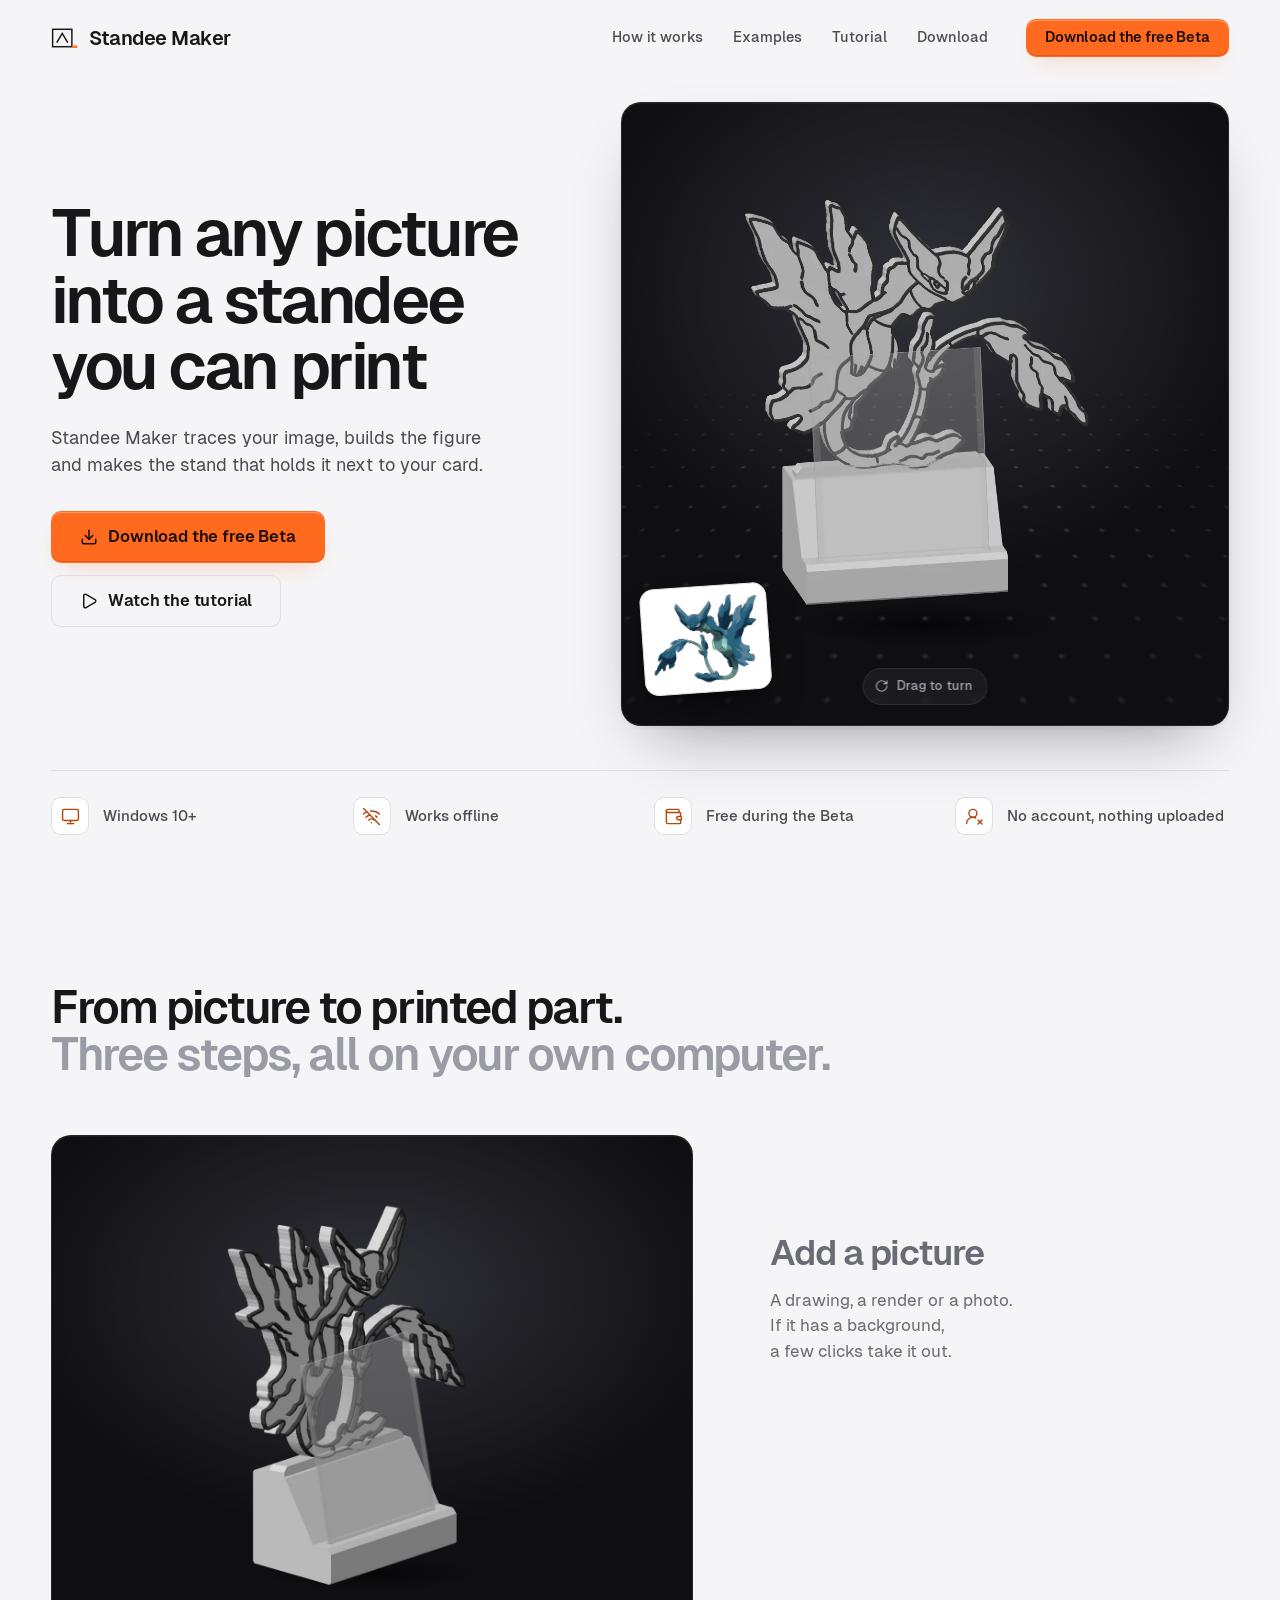
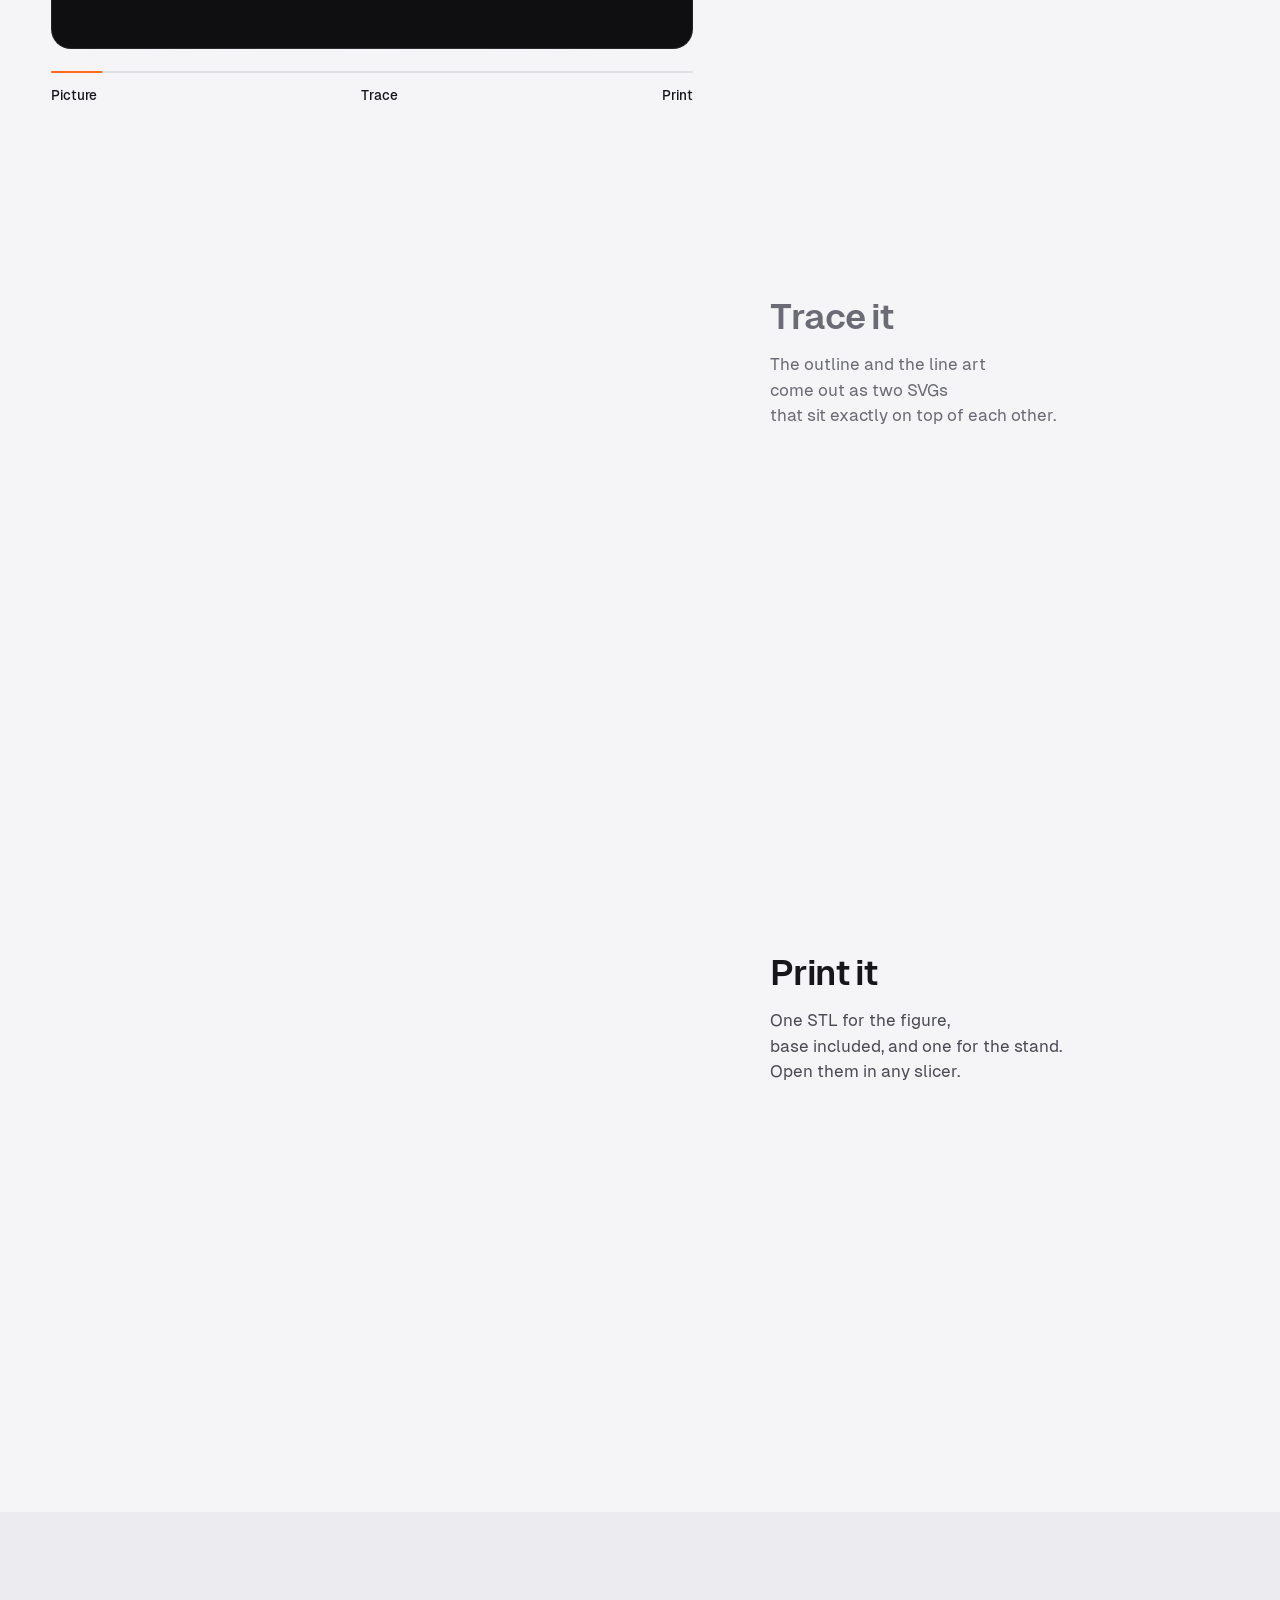
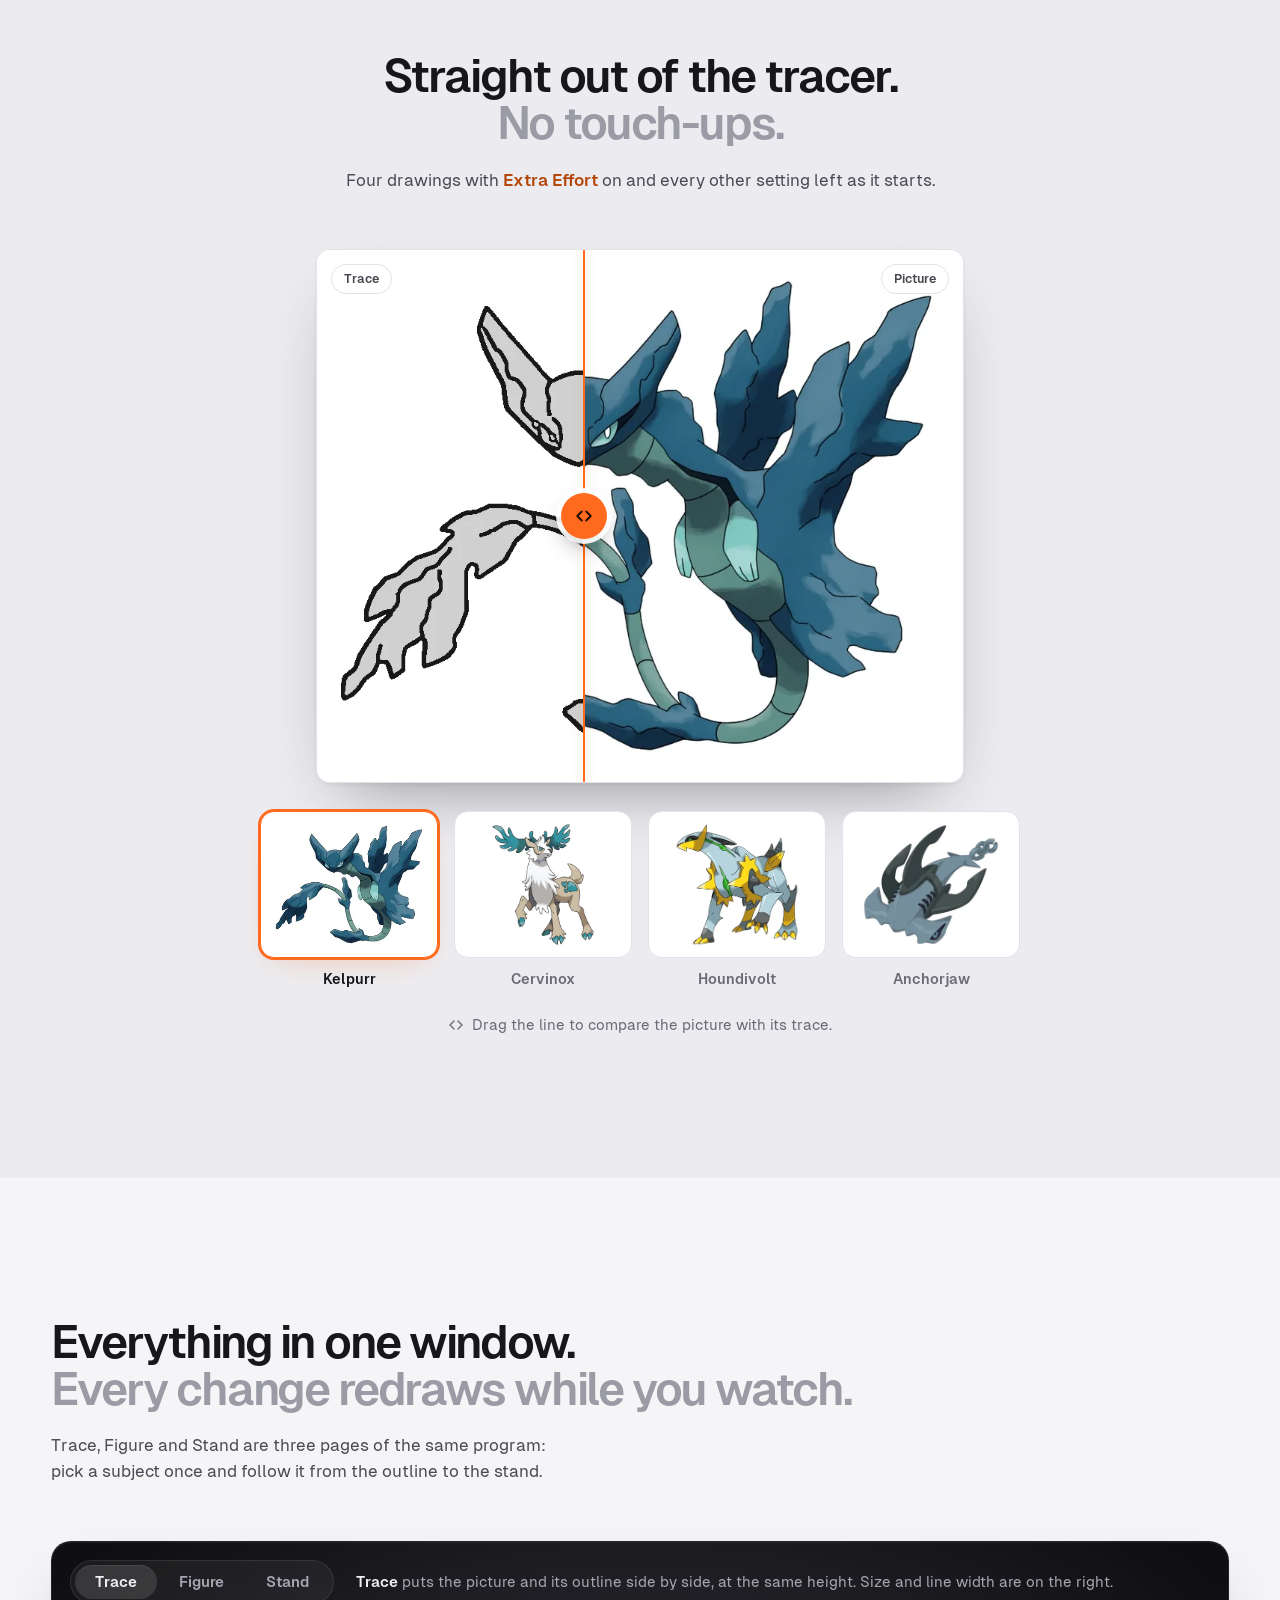
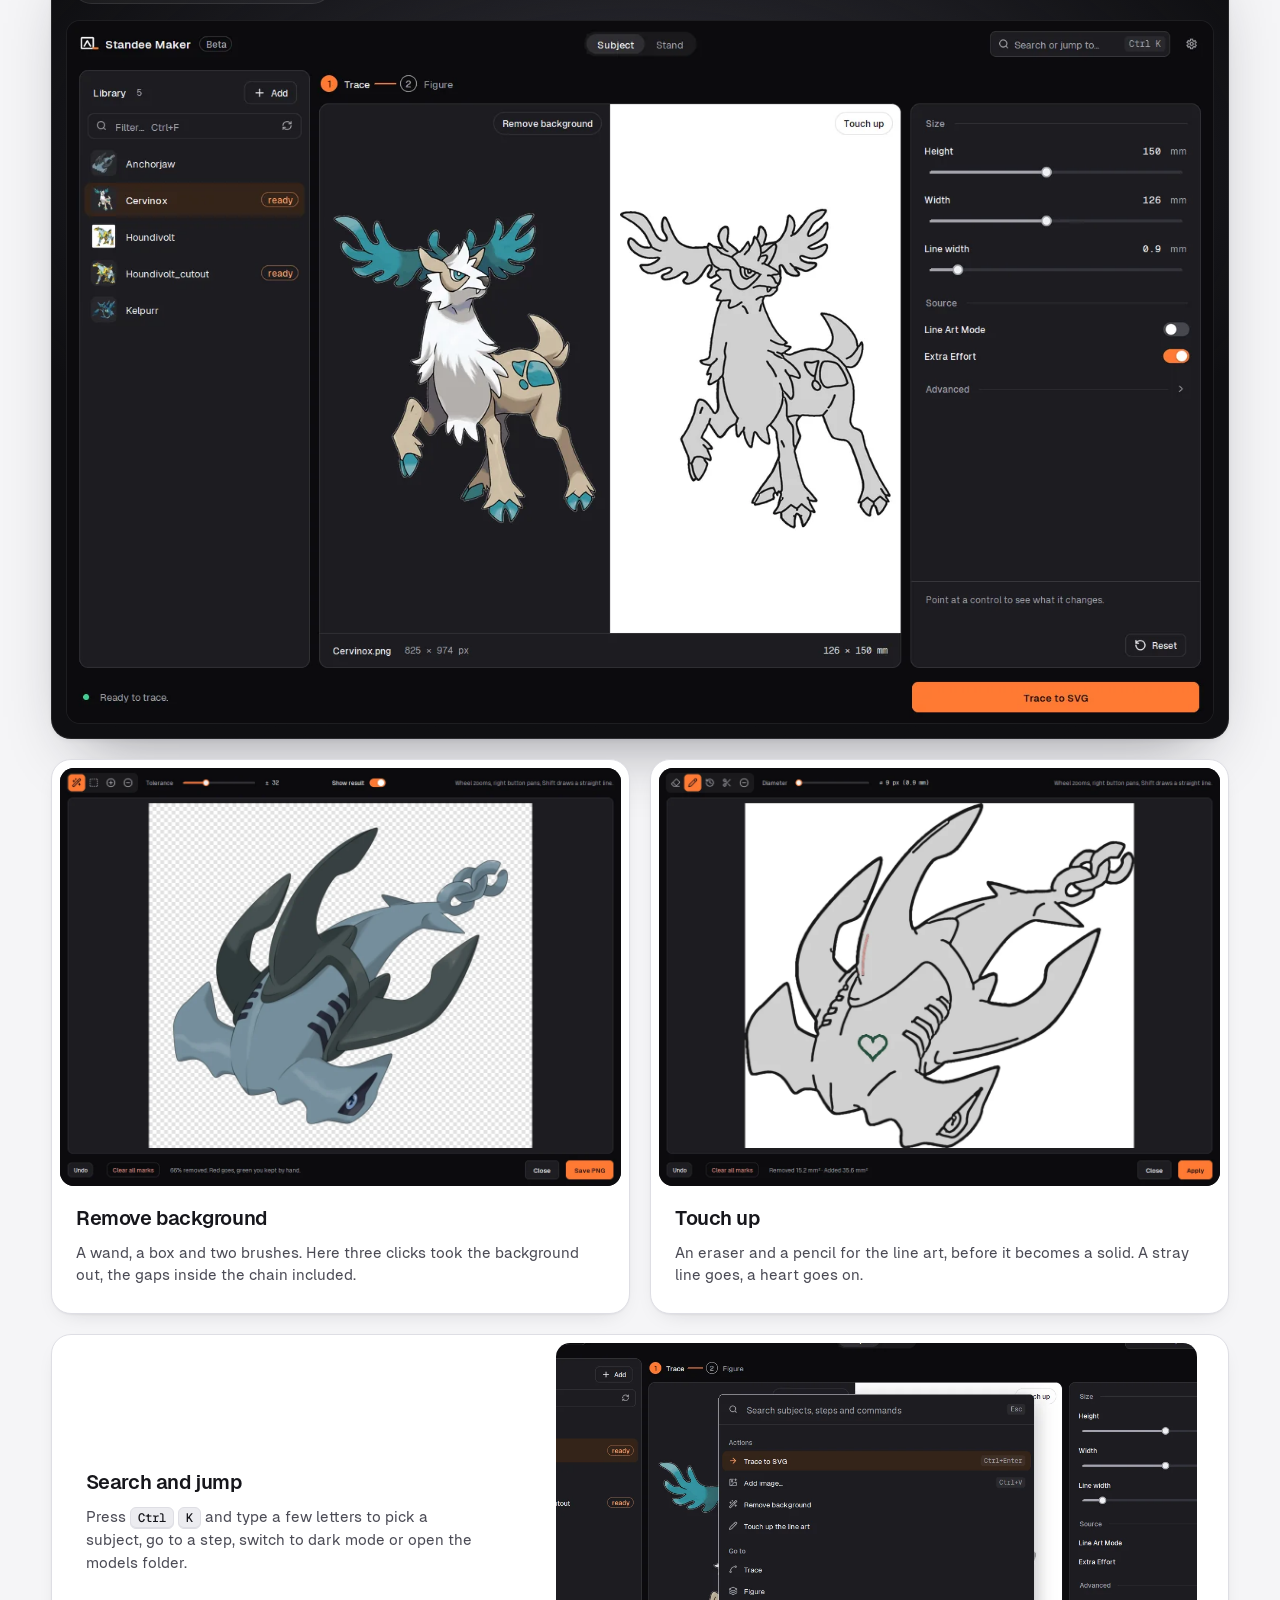
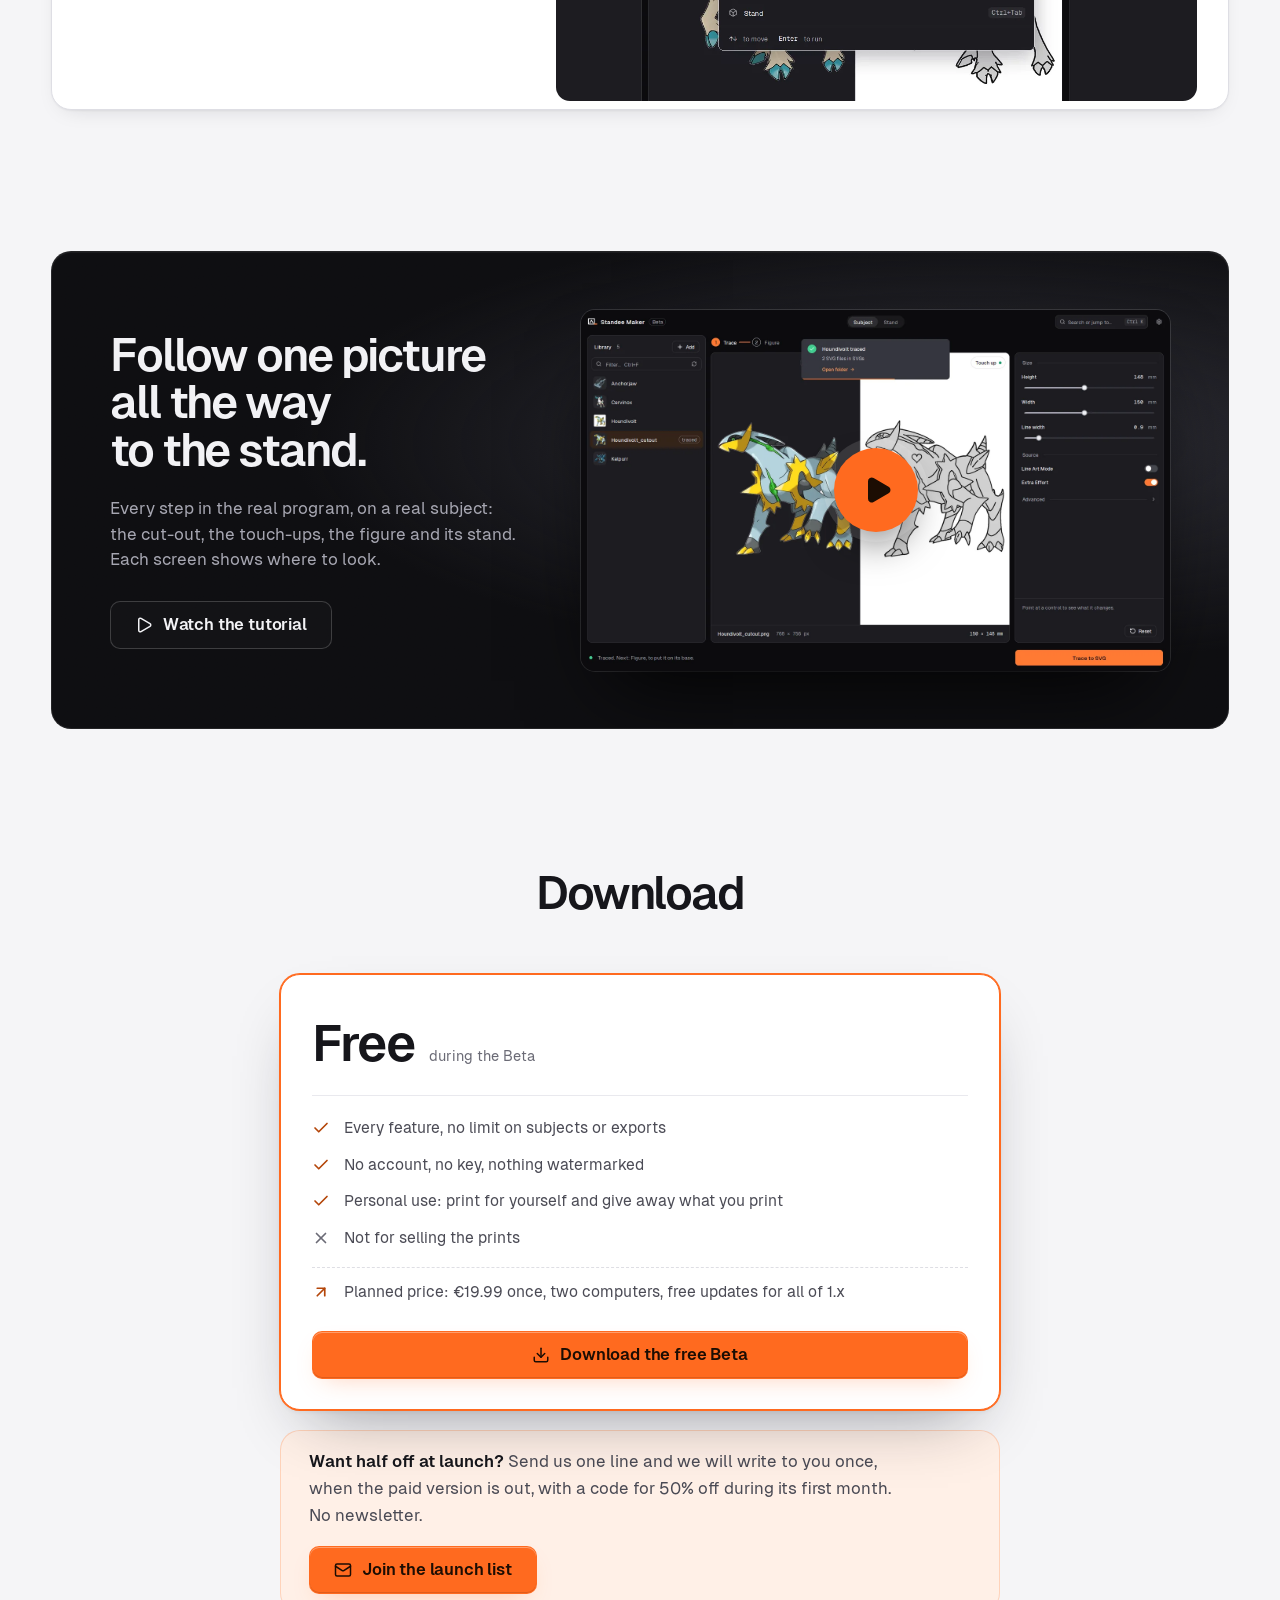
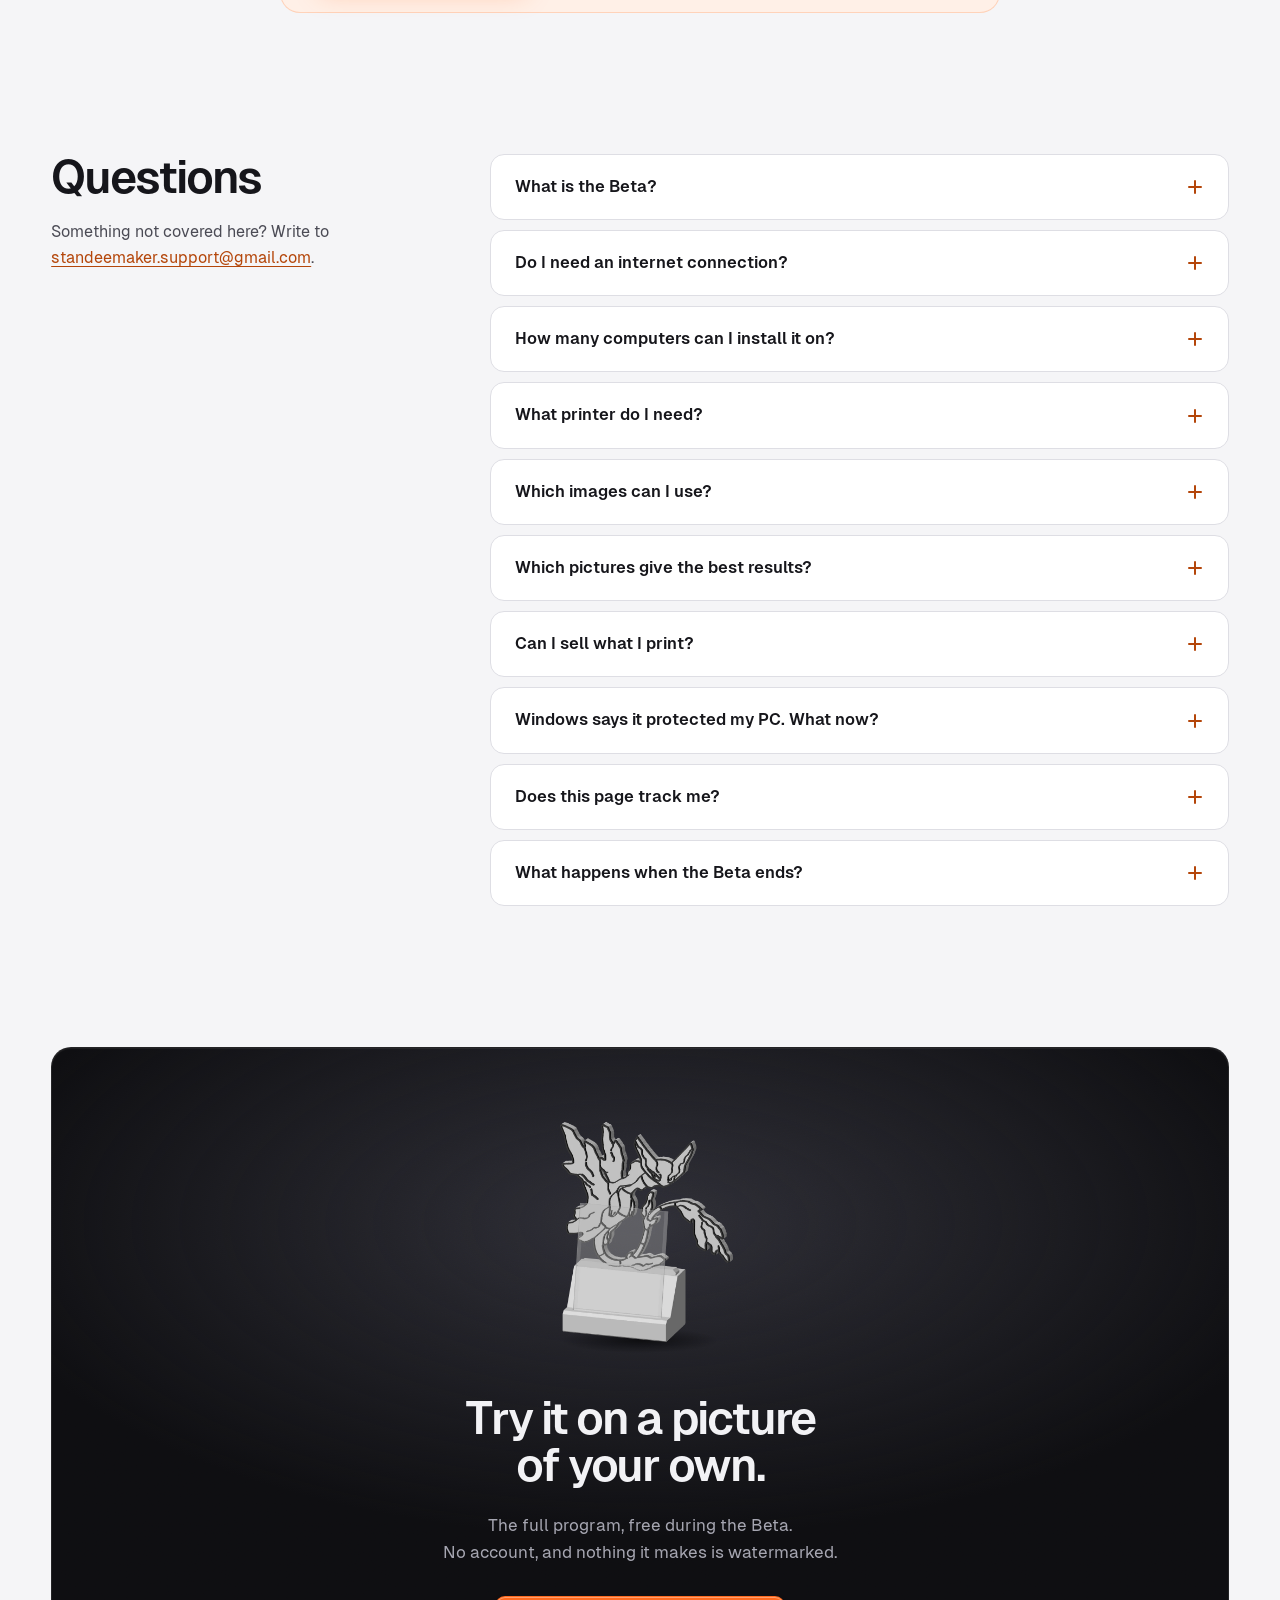
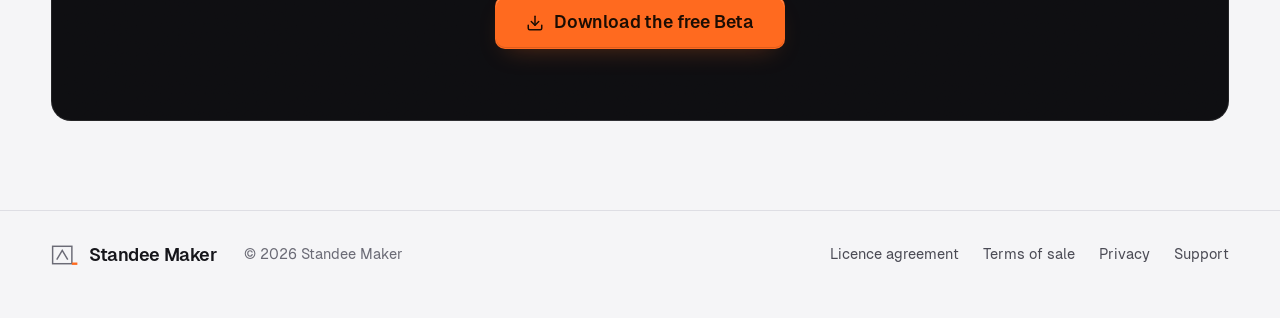
==== commit 40d0adae: "Sito da PNG-Stand-Maker @ d7fc276" ====
--- a/index.html
+++ b/index.html
@@ -223,13 +223,13 @@
 
     <div class="tiles" data-reveal>
       <article class="tile">
-        <div class="tile-img"><img src="assets/ui/cutout.webp?v=5" width="1180" height="880" loading="lazy" alt="The Remove background window: the background gone, the subject on a chequerboard"></div>
+        <div class="tile-img"><img src="assets/ui/cutout.webp?v=6" width="1180" height="880" loading="lazy" alt="The Remove background window: the background gone, the subject on a chequerboard"></div>
         <h3>Remove background</h3>
         <p class="note">A wand, a box and two brushes. Here three clicks took the background out,
         the gaps inside the chain included.</p>
       </article>
       <article class="tile">
-        <div class="tile-img"><img src="assets/ui/retouch.webp?v=5" width="1180" height="880" loading="lazy" alt="The Touch up window: eraser and pencil on the traced line art"></div>
+        <div class="tile-img"><img src="assets/ui/retouch.webp?v=6" width="1180" height="880" loading="lazy" alt="The Touch up window: eraser and pencil on the traced line art"></div>
         <h3>Touch up</h3>
         <p class="note">An eraser and a pencil for the line art, before it becomes a solid. A stray
         line goes, a heart goes on.</p>
@@ -577,6 +577,6 @@
   </div>
 </dialog>
 
-<script src="main.js?v=29"></script>
+<script src="main.js?v=30"></script>
 </body>
 </html>
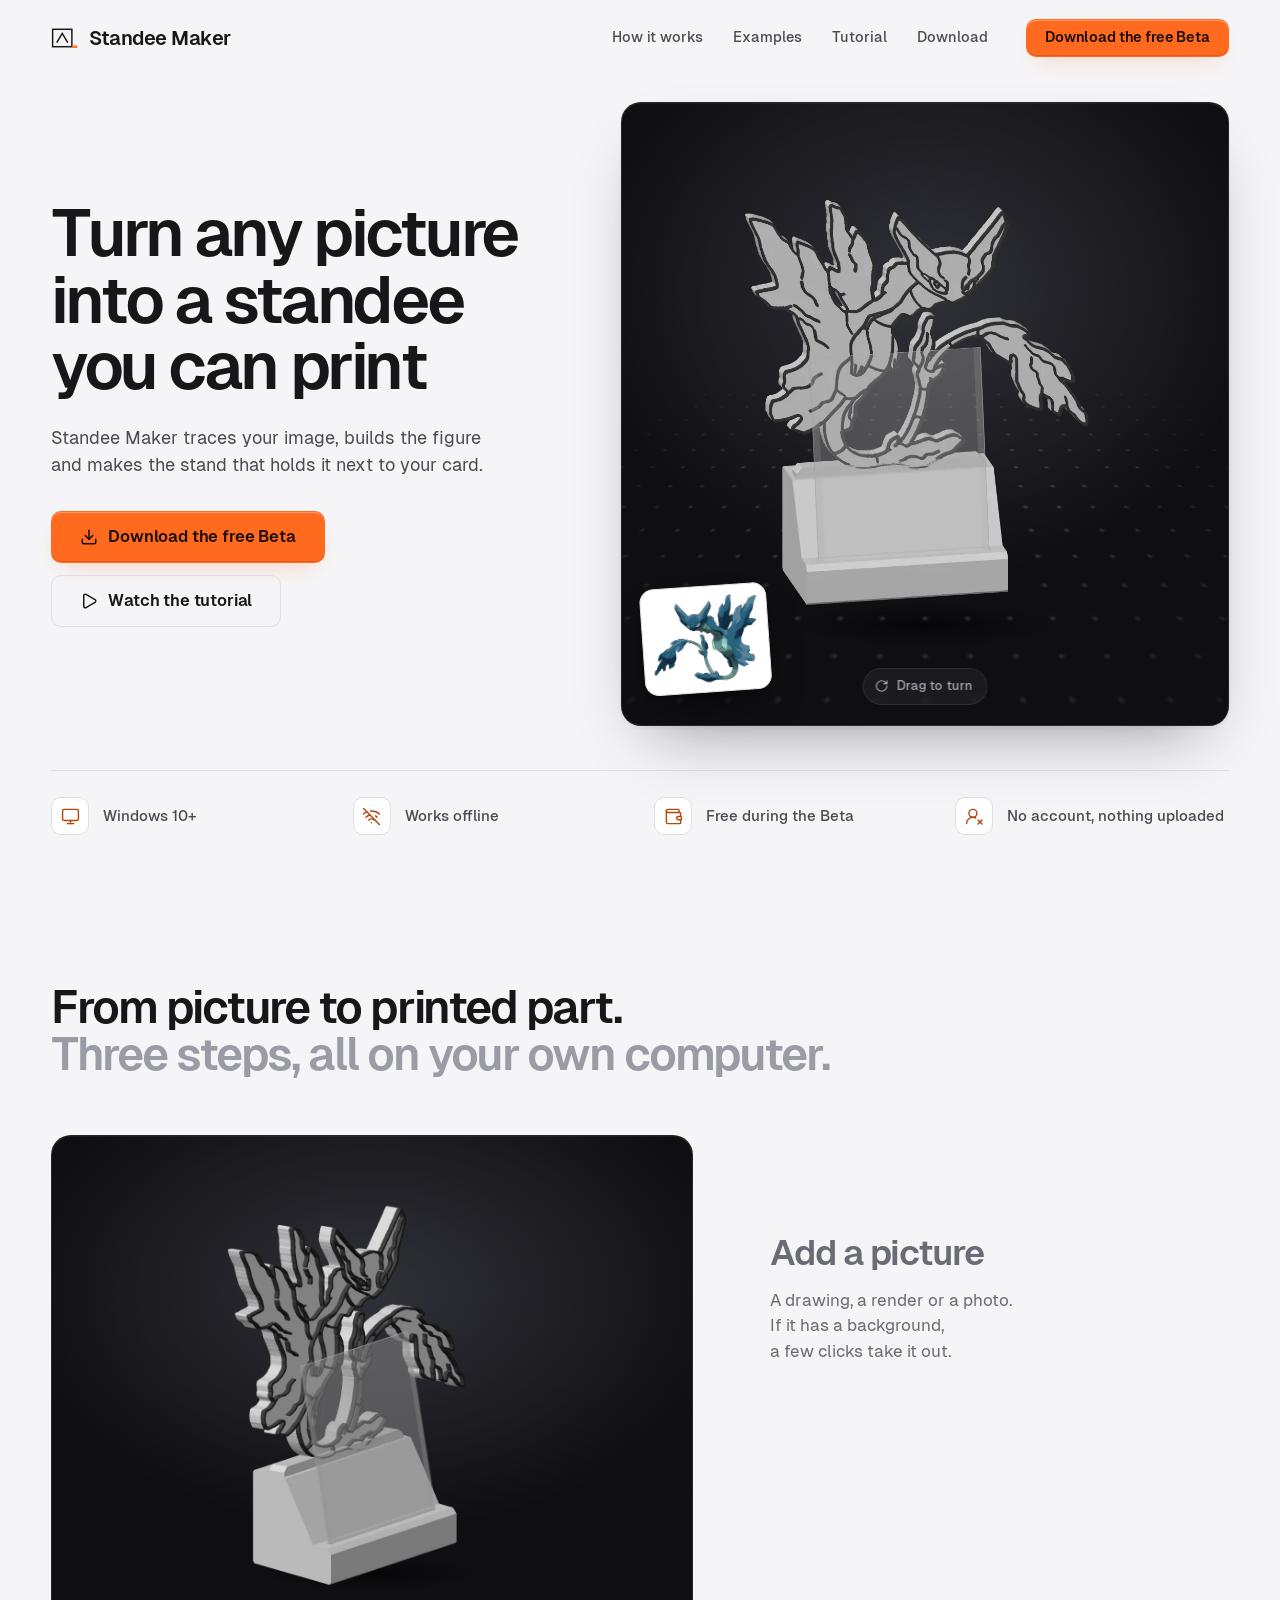
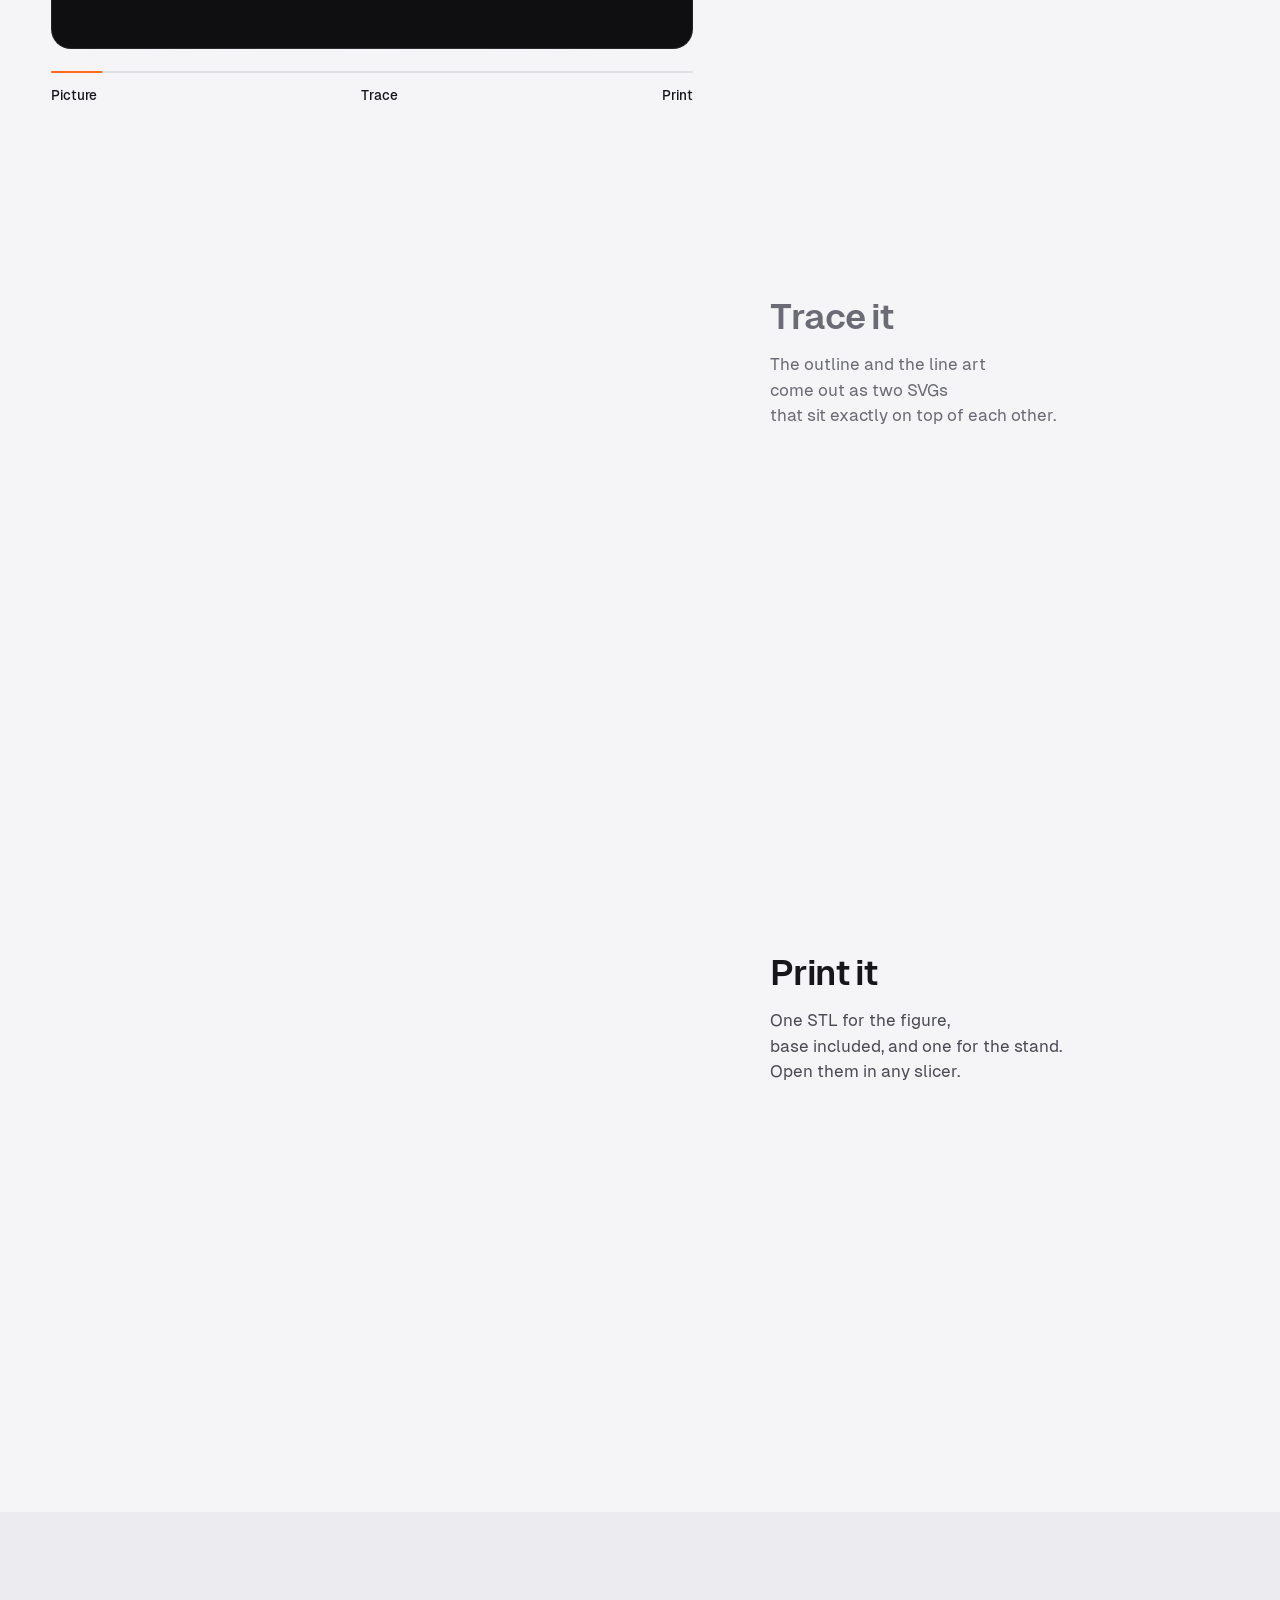
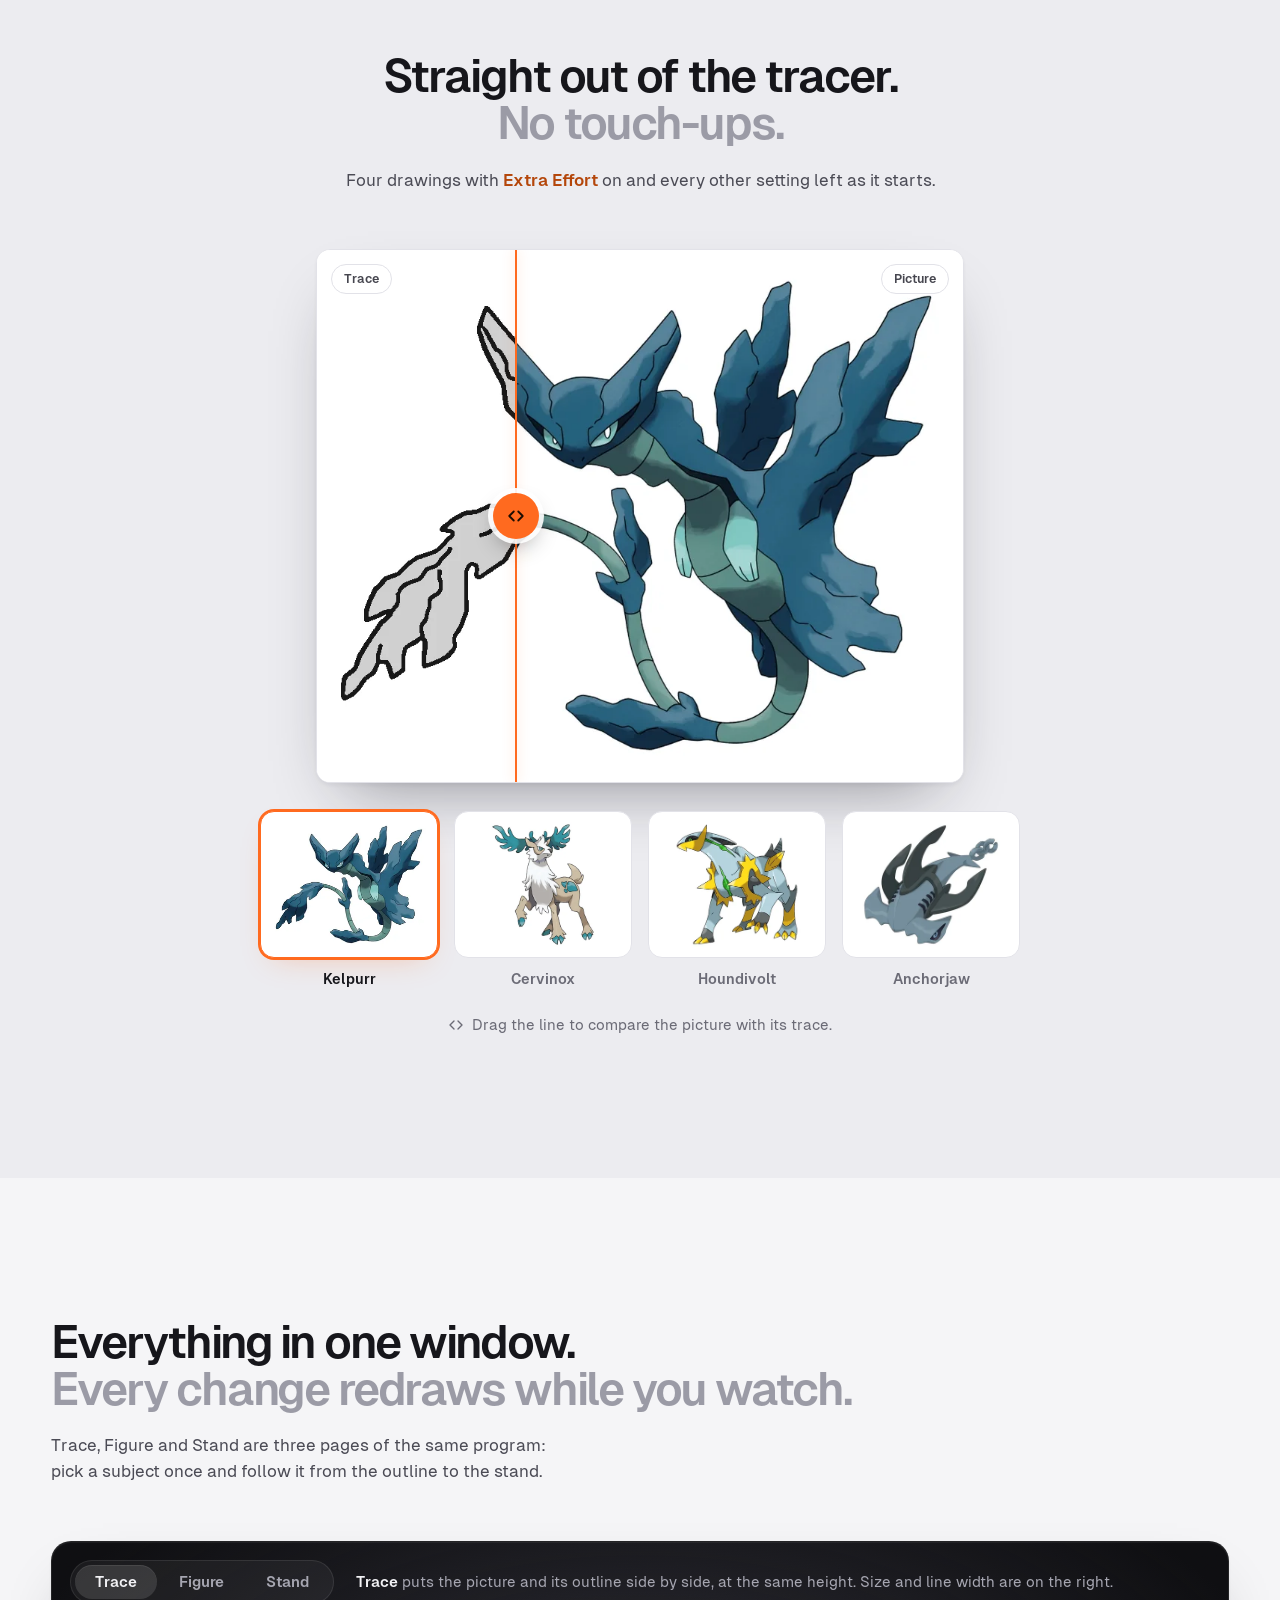
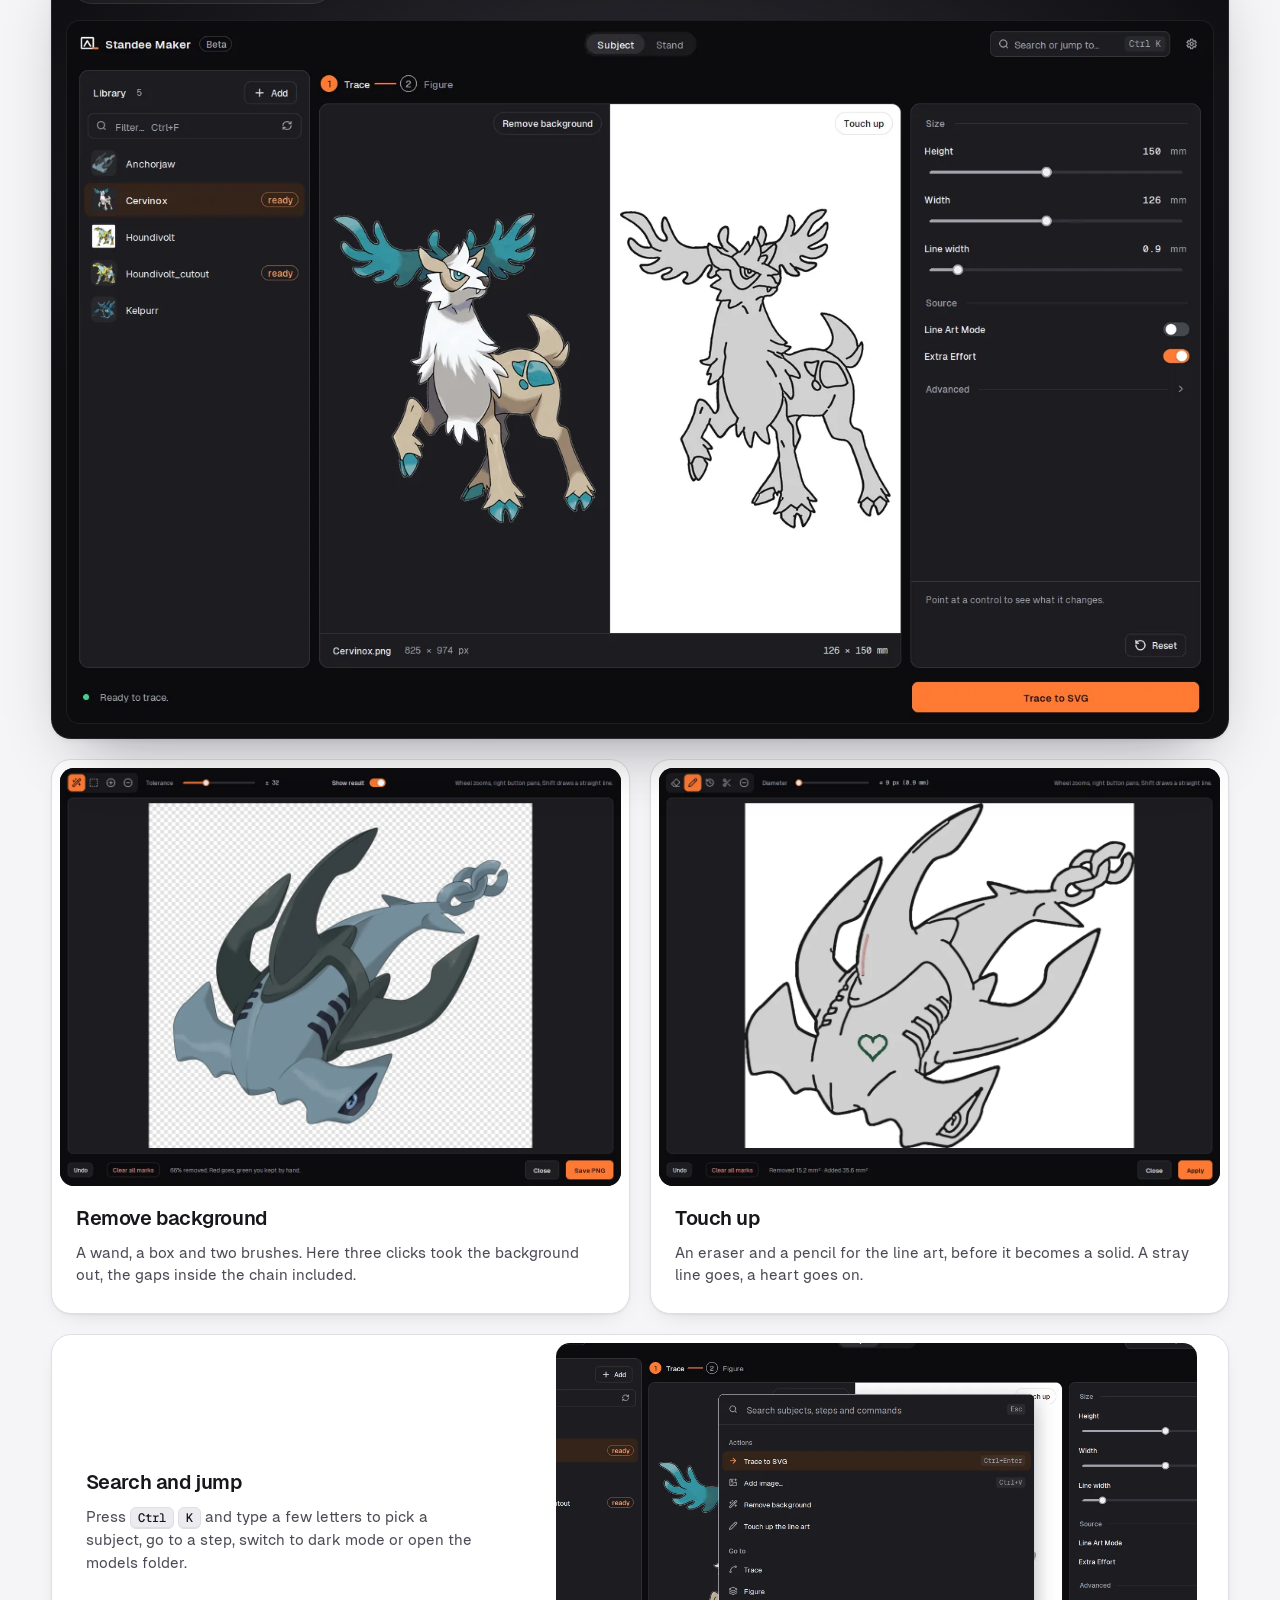
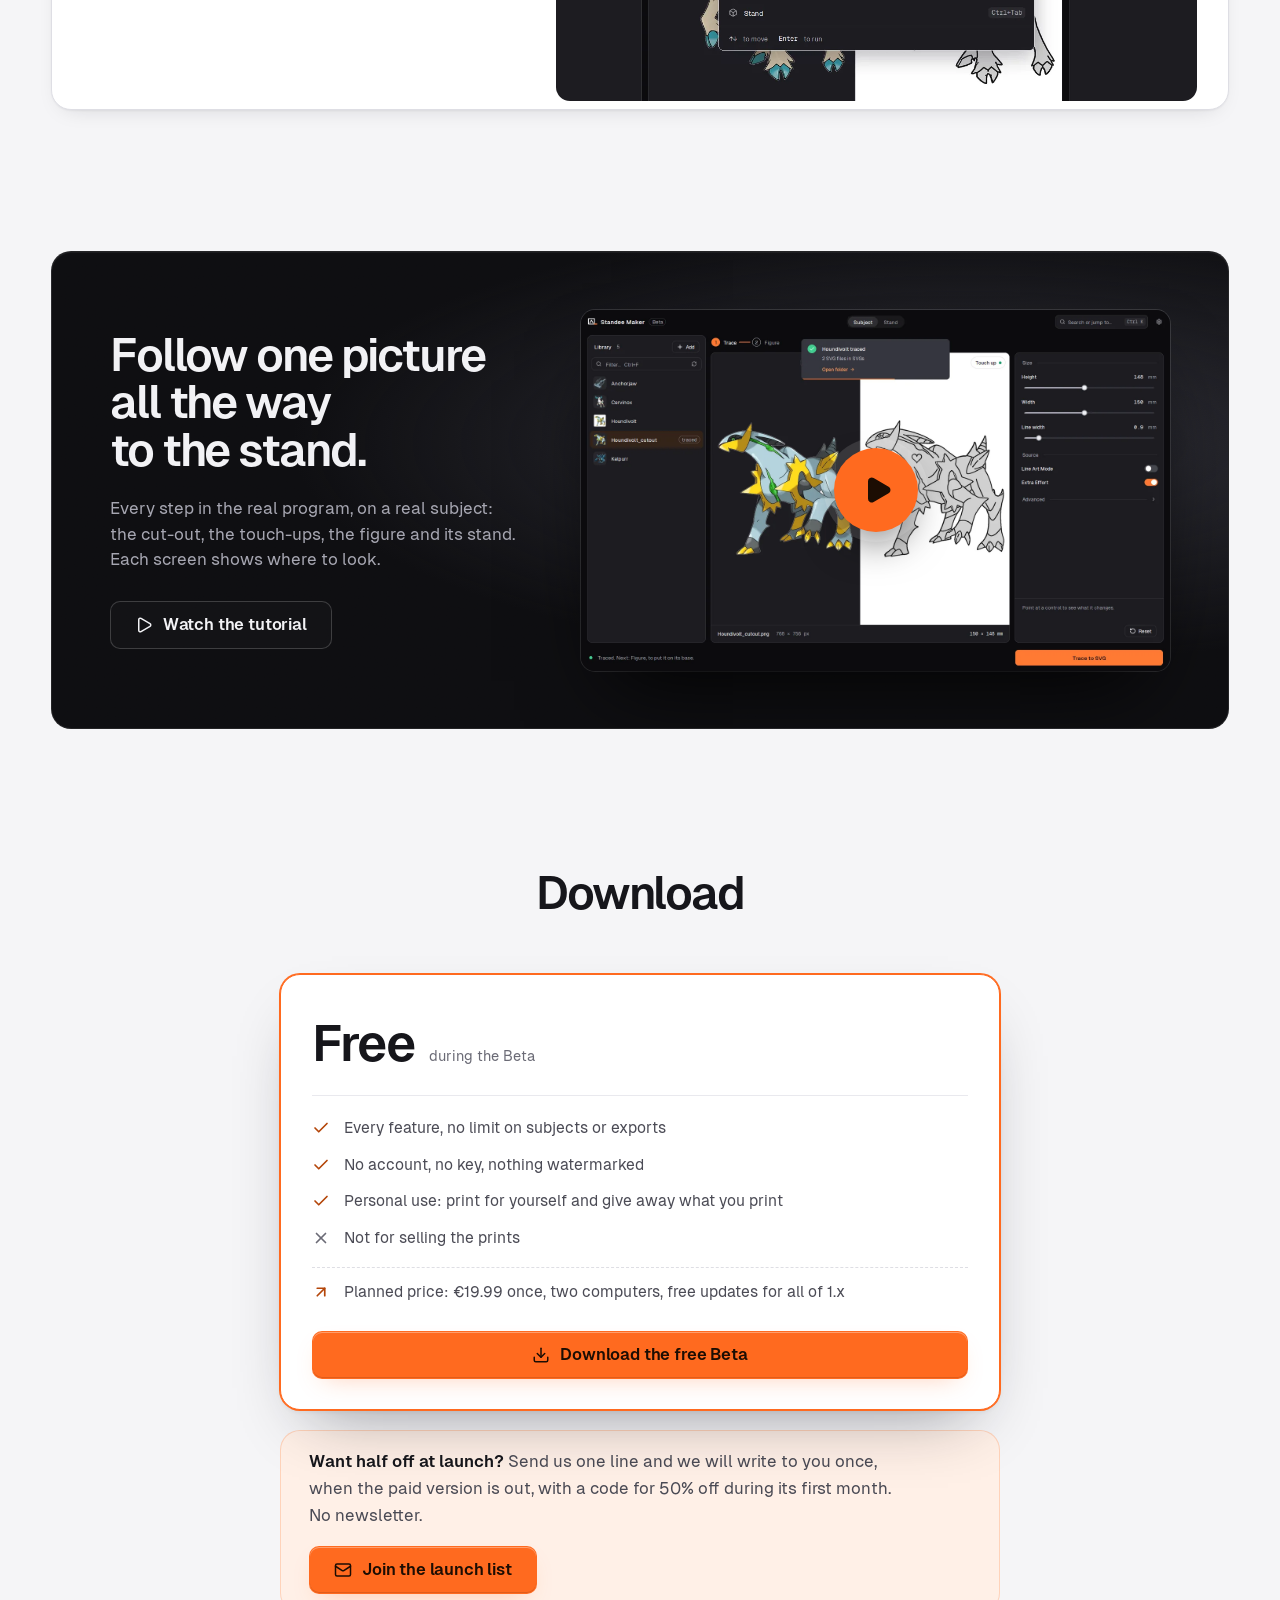
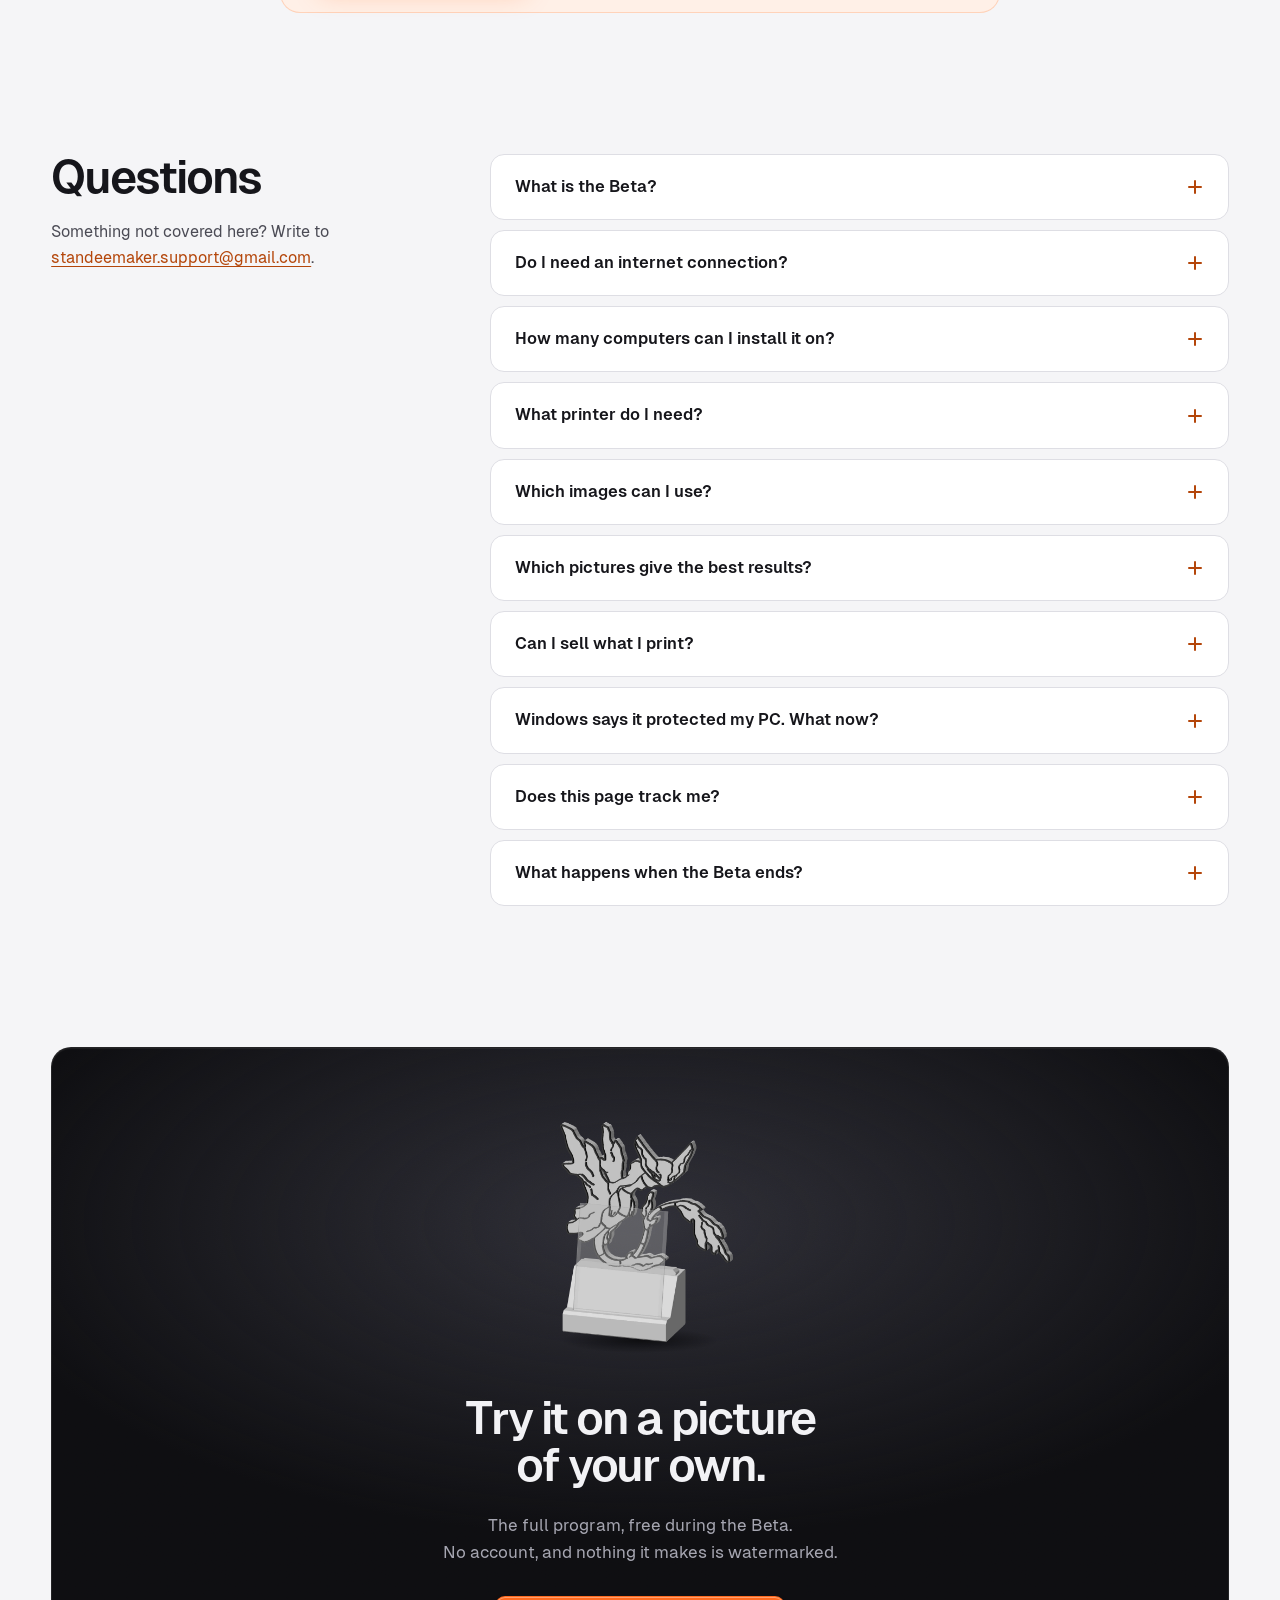
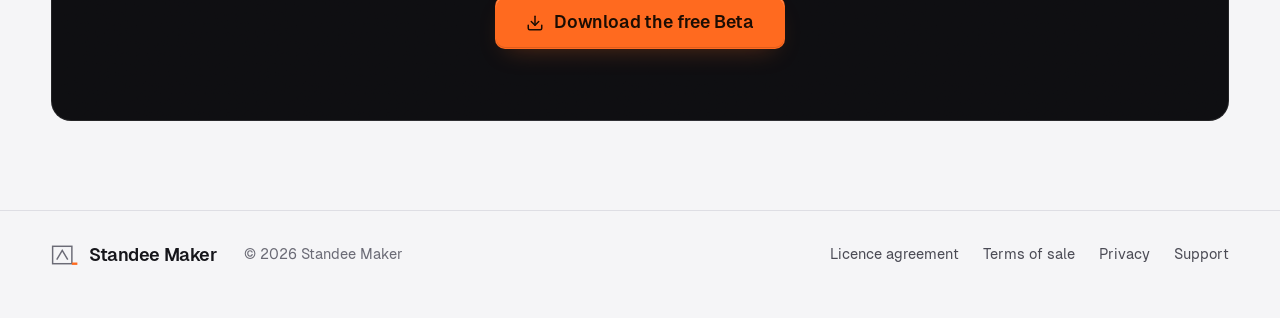
==== commit d0e99997: "Sito da PNG-Stand-Maker @ bf212fa" ====
--- a/index.html
+++ b/index.html
@@ -577,6 +577,6 @@
   </div>
 </dialog>
 
-<script src="main.js?v=30"></script>
+<script src="main.js?v=31"></script>
 </body>
 </html>
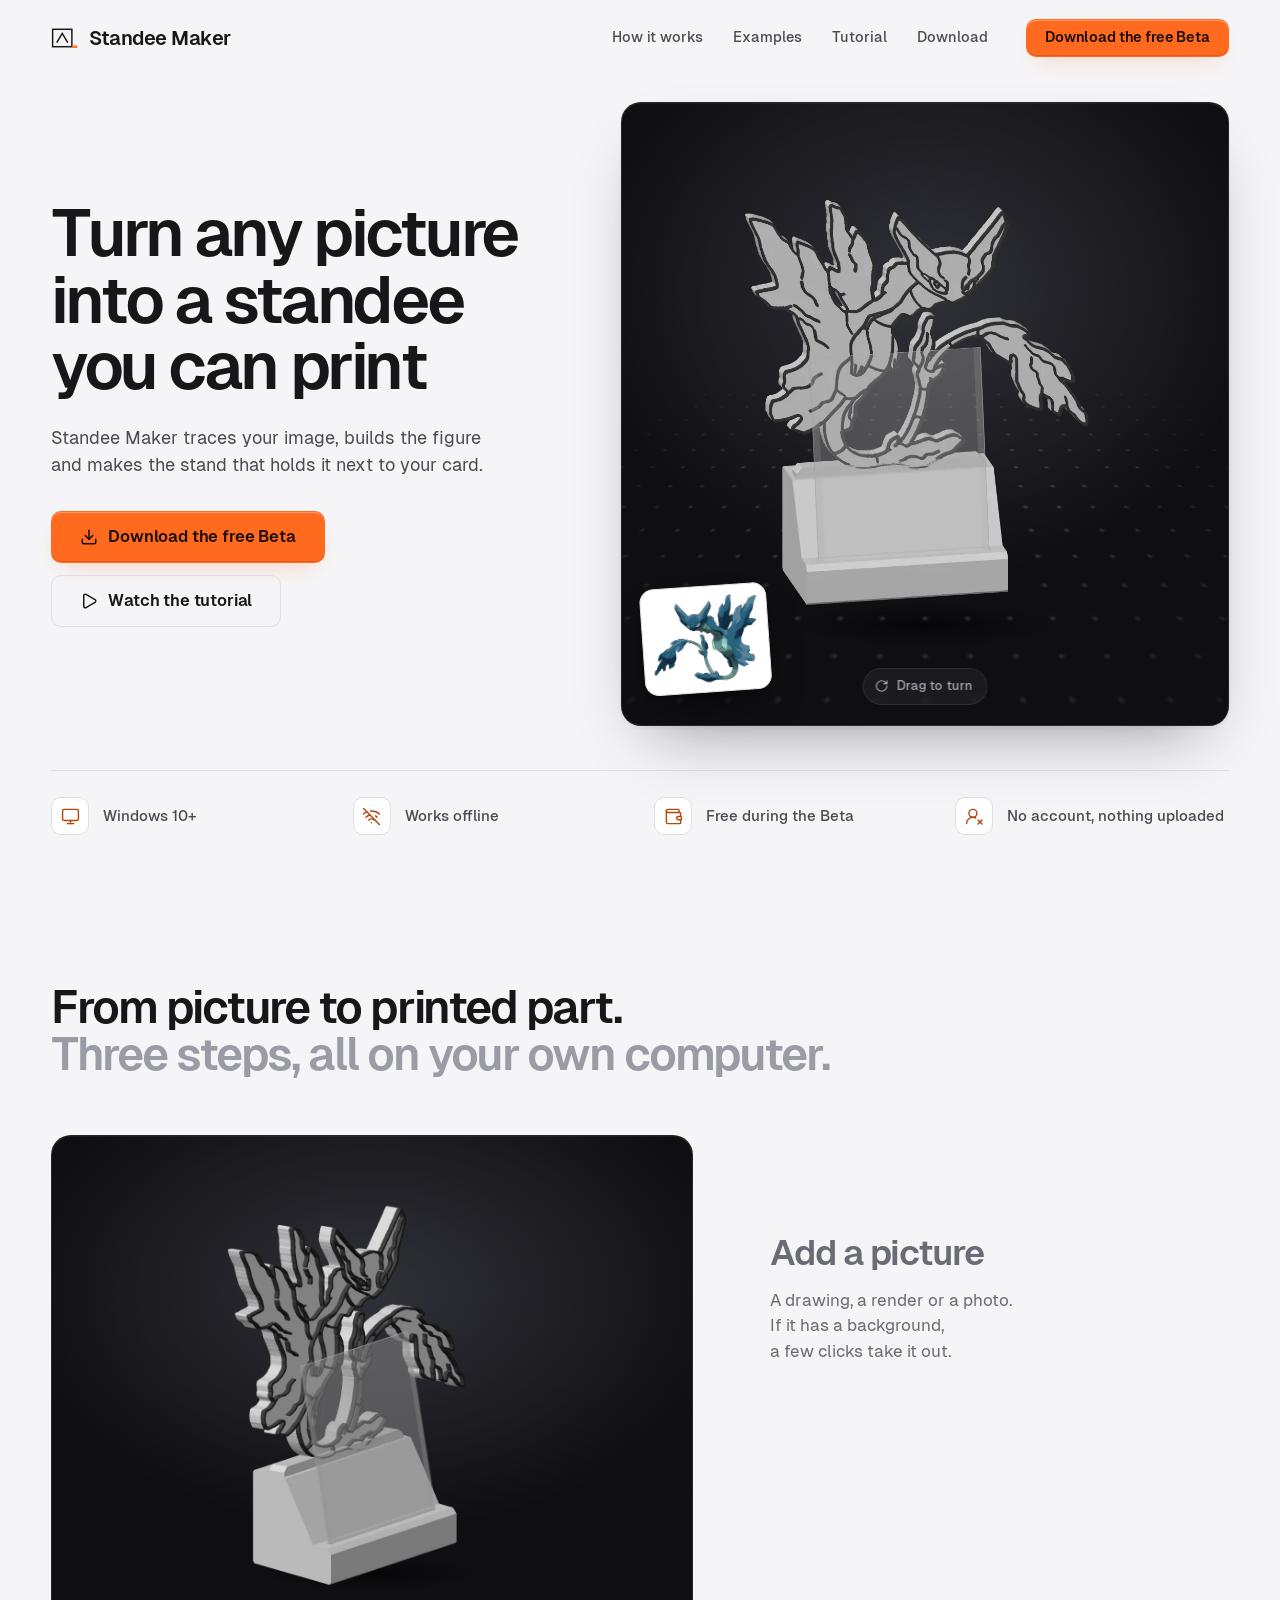
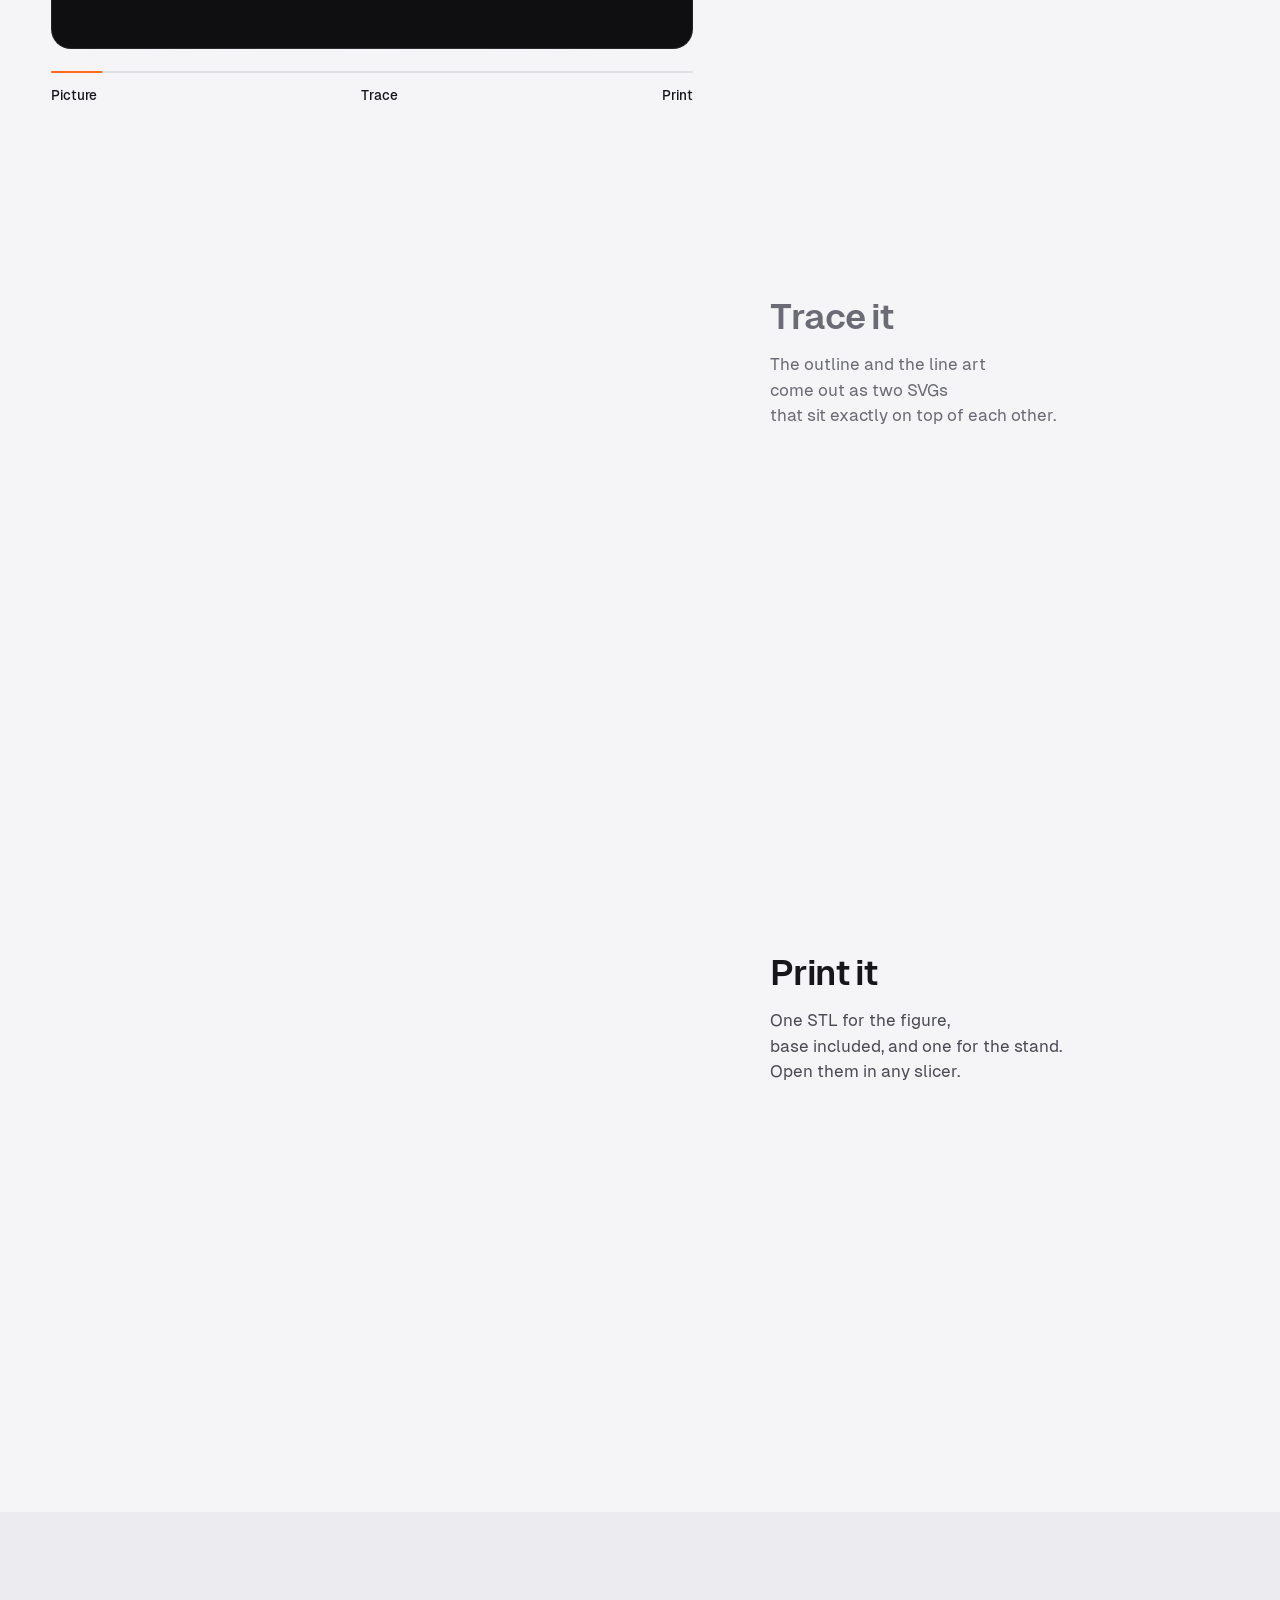
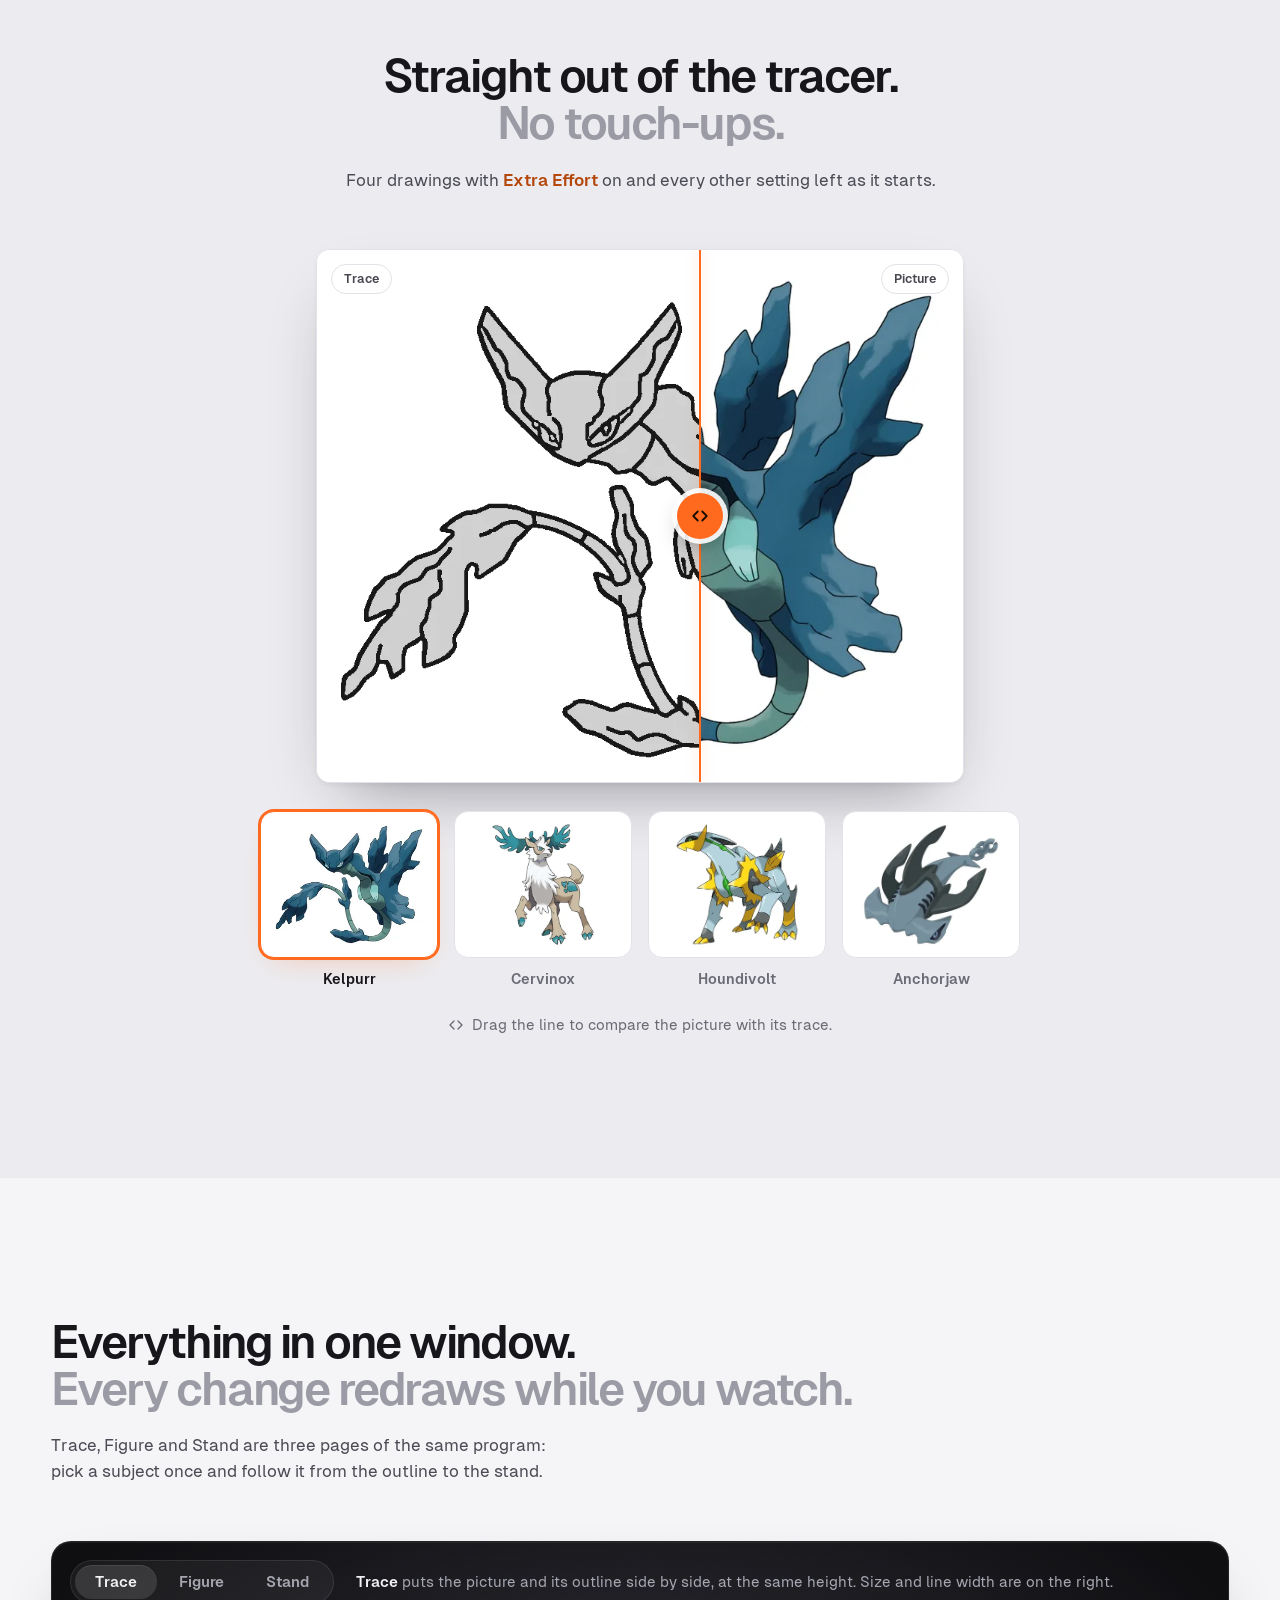
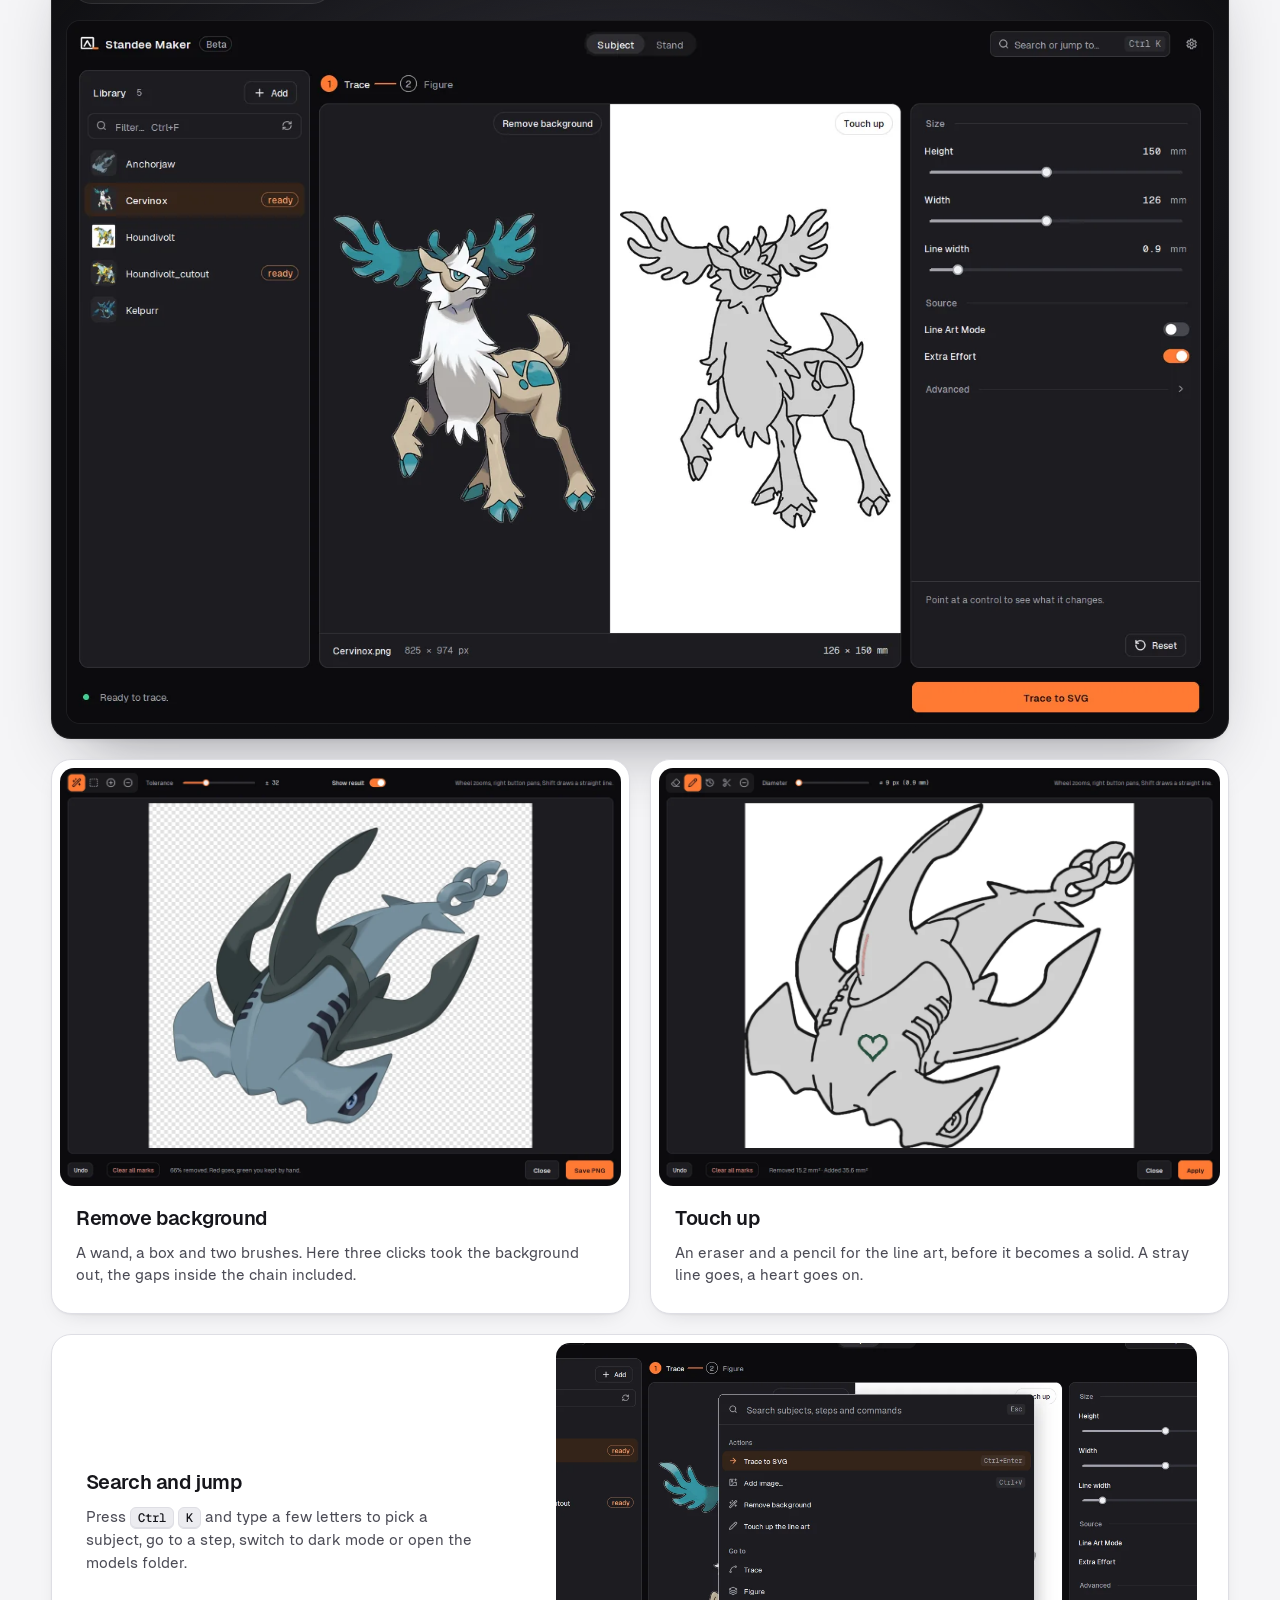
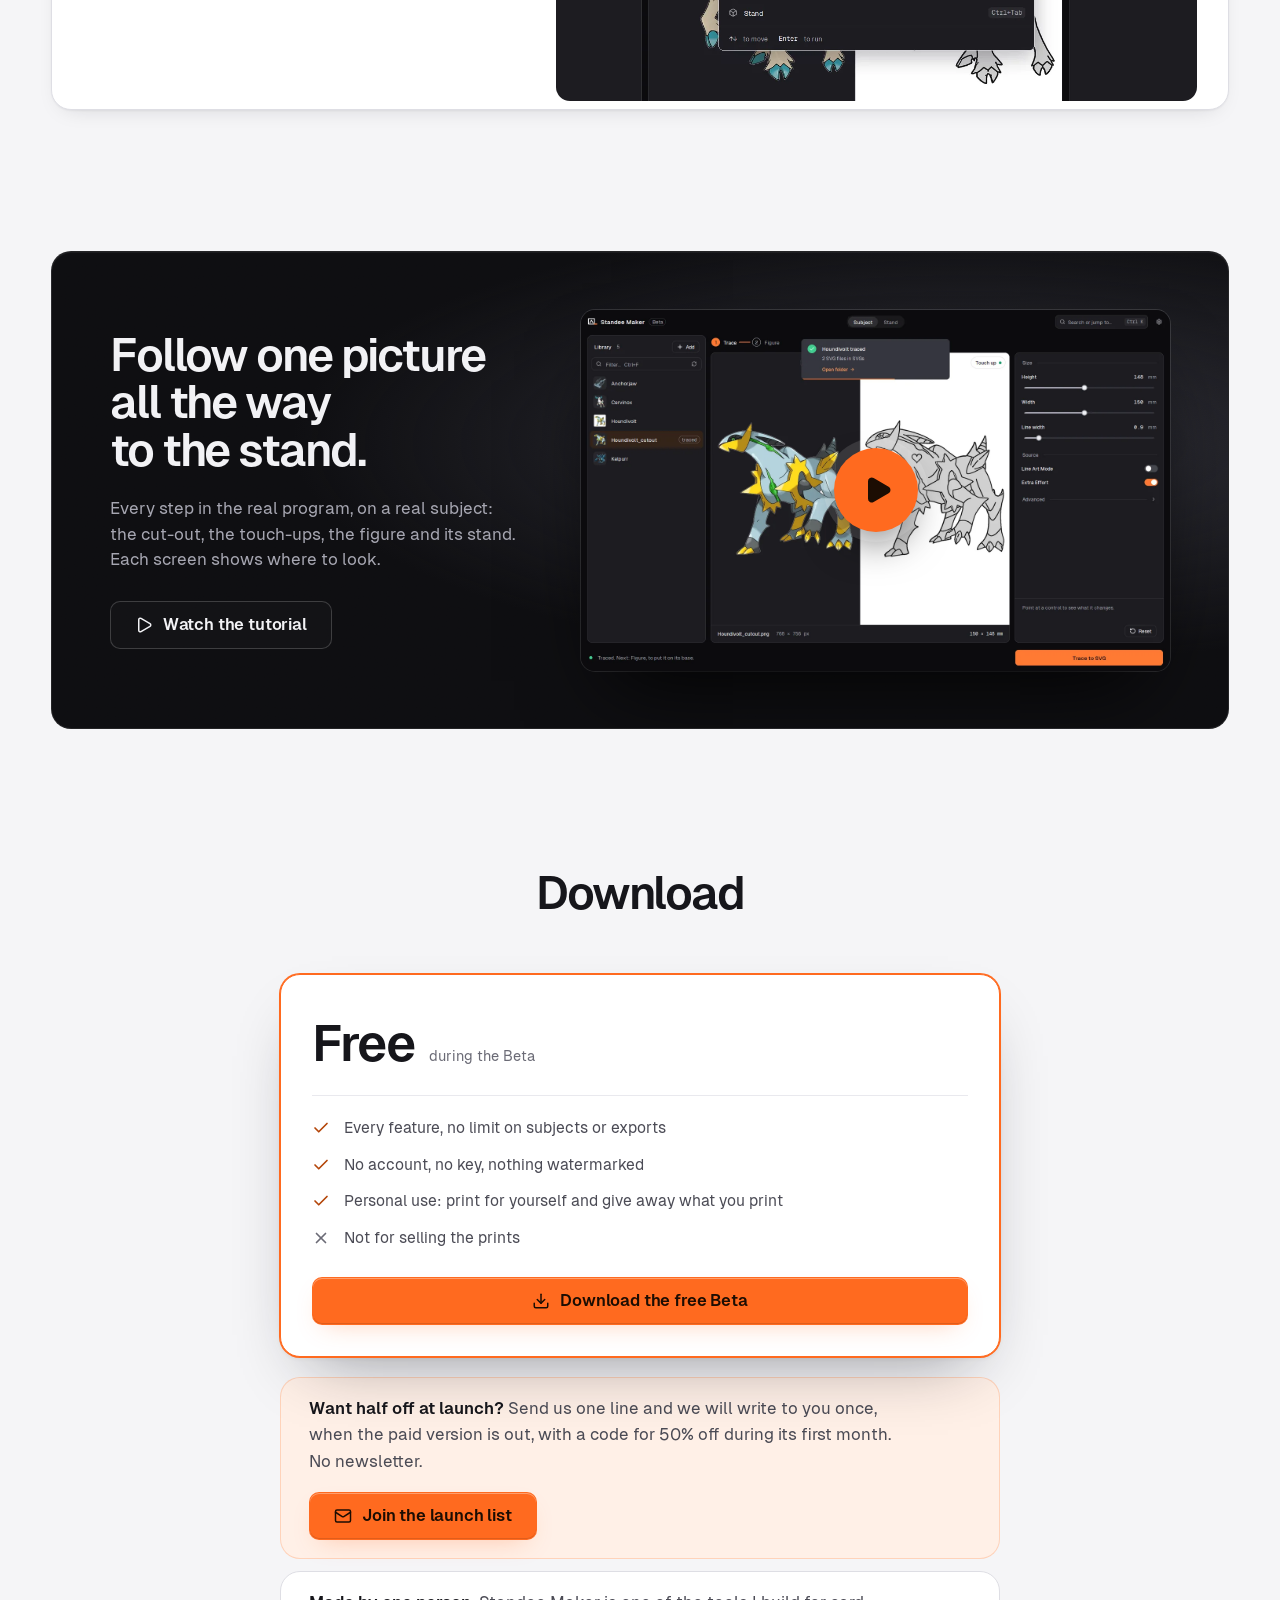
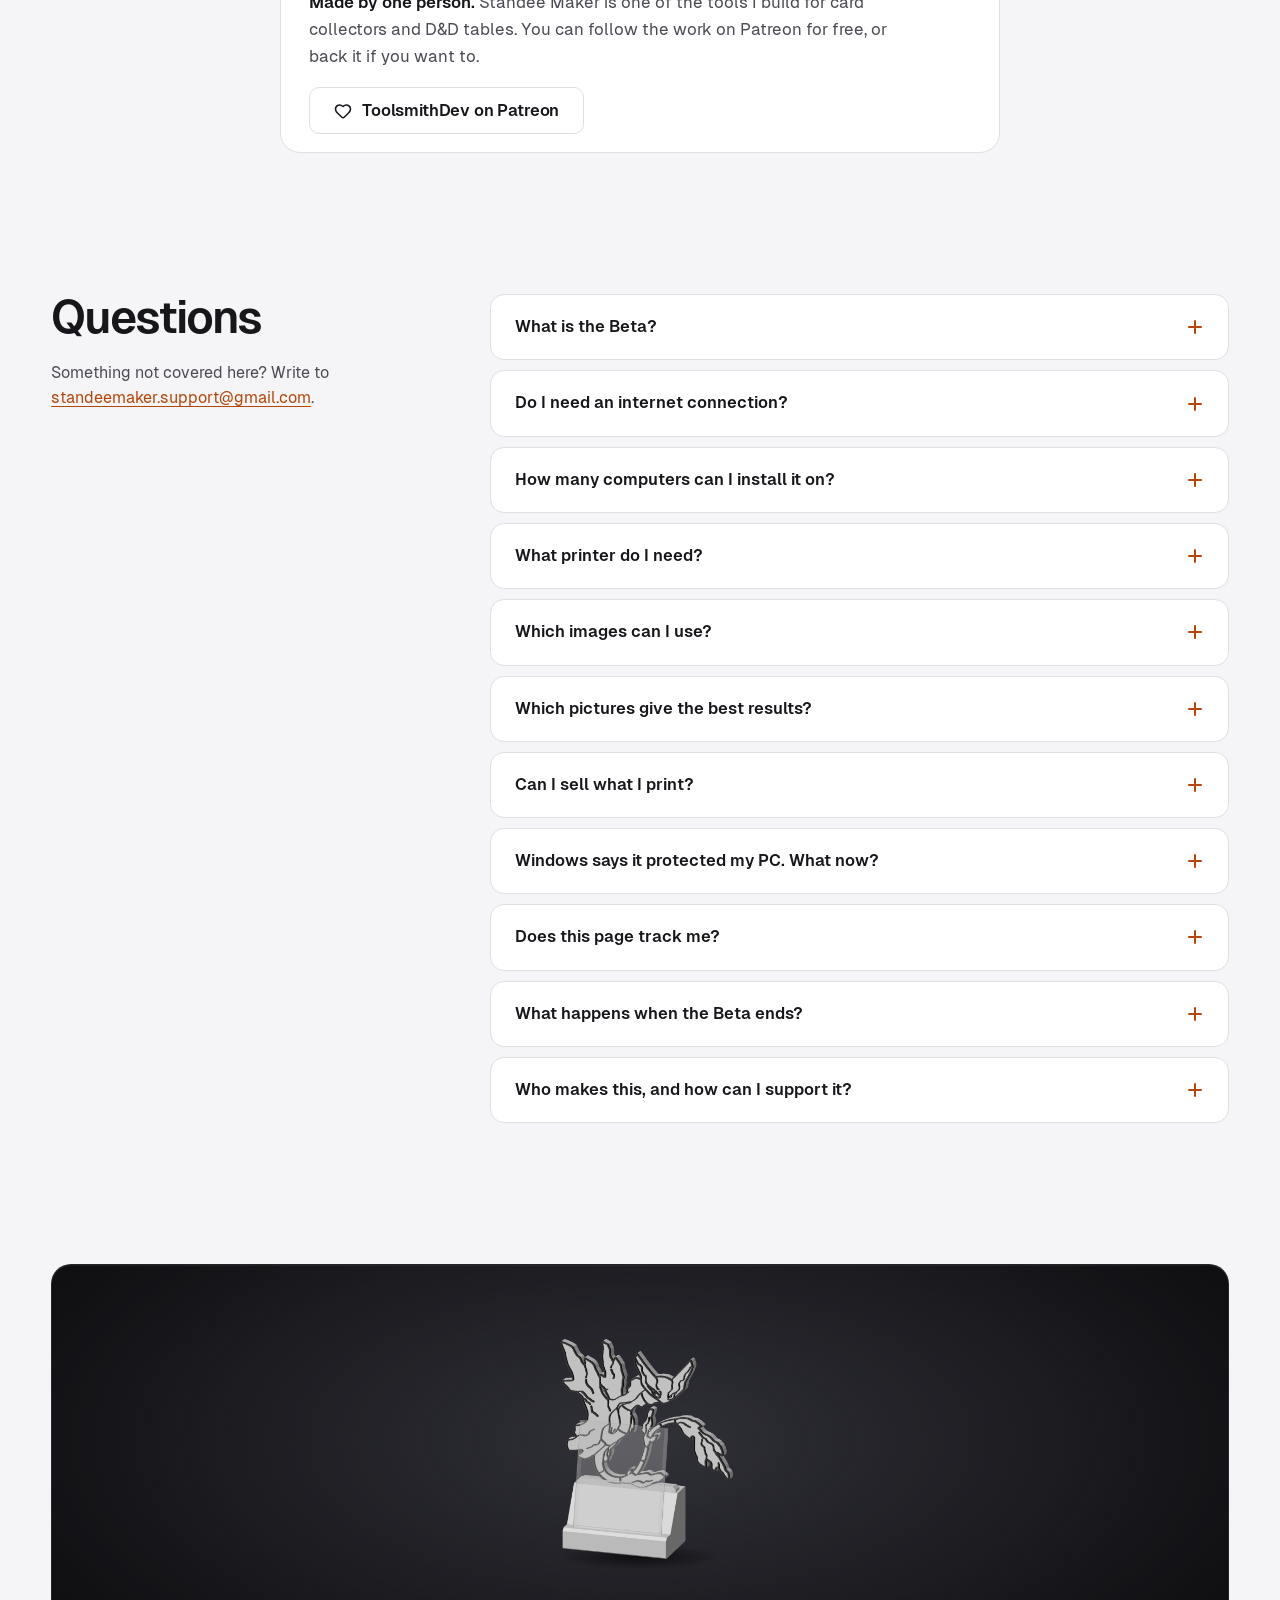
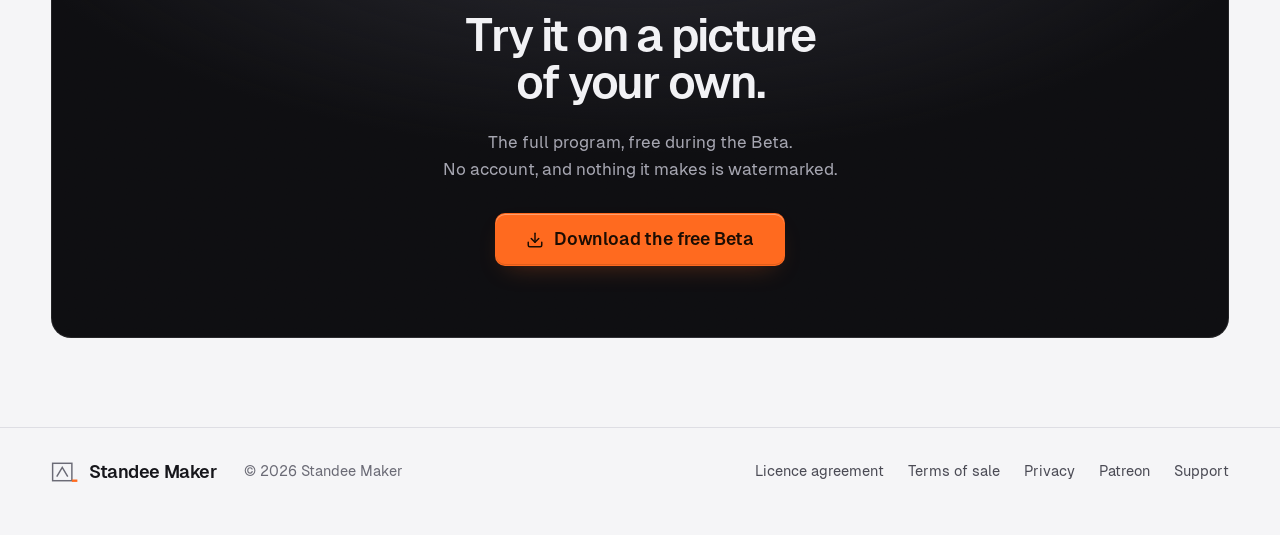
==== commit 27ec9309: "Sito da PNG-Stand-Maker @ dcc9bb1" ====
--- a/index.html
+++ b/index.html
@@ -26,8 +26,9 @@
 <meta name="twitter:card" content="summary_large_image">
 <!-- Per i motori di ricerca: che cos'e' e quanto costa. Le stelline nei
      risultati arrivano solo con recensioni vere (aggregateRating), che ancora
-     non ci sono. Il prezzo del lancio (19.99) sta nella card della Beta e basta, ed e'
-     lo stesso di SITE.price in main.js e di LAUNCH_PRICE in license.py. -->
+     non ci sono. Il prezzo del lancio non si dice piu' sulla pagina (tolto il
+     2026-10-03, si vedra' se rimetterlo): resta in SITE.price in main.js e in
+     LAUNCH_PRICE in license.py, che vanno tenuti uguali. -->
 <script type="application/ld+json">
 {"@context":"https://schema.org","@type":"SoftwareApplication",
  "name":"Standee Maker",
@@ -43,7 +44,7 @@
 <!-- ?v= su foglio e script: GitHub Pages li lascia in cache dieci minuti, e una
      pagina nuova con lo script vecchio si rompe. Si alza a ogni modifica di
      styles.css o main.js, come TURN_V per le viste. -->
-<link rel="stylesheet" href="styles.css?v=36">
+<link rel="stylesheet" href="styles.css?v=37">
 </head>
 <body>
 <div class="sentinel" aria-hidden="true"></div>
@@ -269,7 +270,8 @@
   <!-- #pricing resta come ancora (la finestra Licence del programma e il sito
        vecchio ci puntano); #beta e' la lista di lancio. Un solo piano: la
        Commercial non si vende, e tornera' solo se qualcuno la chiede (EULA 3.3).
-       Il prezzo del lancio sta in SITE.price (main.js) e in license.LAUNCH_PRICE. -->
+       Il prezzo del lancio sta in SITE.price (main.js) e in license.LAUNCH_PRICE,
+       ma la card non lo mostra piu'. -->
   <section id="pricing" class="wrap sec">
     <div class="sec-head center">
       <h2 data-split>Download</h2>
@@ -283,8 +285,6 @@
           <li><svg class="i tick" viewBox="0 0 24 24" aria-hidden="true"><path d="M20 6 9 17l-5-5"/></svg><span>No account, no key, nothing watermarked</span></li>
           <li><svg class="i tick" viewBox="0 0 24 24" aria-hidden="true"><path d="M20 6 9 17l-5-5"/></svg><span>Personal use: print for yourself and give away what you print</span></li>
           <li><svg class="i cross" viewBox="0 0 24 24" aria-hidden="true"><path d="M18 6 6 18"/><path d="m6 6 12 12"/></svg><span>Not for selling the prints</span></li>
-          <!-- il lancio: dove nasce la domanda "e dopo?", subito sotto i limiti -->
-          <li class="upgrade"><svg class="i up" viewBox="0 0 24 24" aria-hidden="true"><path d="M7 7h10v10"/><path d="M7 17 17 7"/></svg><span><span class="ph">Planned price: &euro;19.99 once,</span> <span class="ph">two computers,</span> <span class="ph">free updates for all of 1.x</span></span></li>
         </ul>
         <button class="btn btn-block" type="button" data-open="dlg-trial">
           <svg class="i i-down" viewBox="0 0 24 24" aria-hidden="true"><path d="M12 15V3"/><path d="M21 15v4a2 2 0 0 1-2 2H5a2 2 0 0 1-2-2v-4"/><path d="m7 10 5 5 5-5"/></svg>
@@ -306,6 +306,22 @@
         Join the launch list
       </a>
     </div>
+
+    <!-- Patreon: la pagina e' di chi fa il programma (ToolsmithDev, piu' larga di
+         Standee Maker), non del programma. Solo un link: niente widget e niente
+         script di Patreon, la pagina non chiama terzi. Piu' quieta della lista
+         di lancio (.quiet), perche' le due fasce non si contendano l'occhio.
+         Il marchio di Patreon non si ridisegna: testo, e un cuore di Lucide.
+         utm_content dice da quale punto della pagina si e' partiti. -->
+    <div class="trialbar quiet" id="support" data-reveal>
+      <p><b>Made by one person.</b> Standee Maker is one of the tools I build for card
+      collectors and D&amp;D tables. You can follow the work on Patreon for free, or back it
+      if you want to.</p>
+      <a class="btn btn-ghost" href="https://www.patreon.com/ToolsmithDev?utm_source=standeemaker-site&amp;utm_medium=referral&amp;utm_campaign=beta&amp;utm_content=download" target="_blank" rel="noopener">
+        <svg class="i" viewBox="0 0 24 24" aria-hidden="true"><path d="M2 9.5a5.5 5.5 0 0 1 9.591-3.676.56.56 0 0 0 .818 0A5.49 5.49 0 0 1 22 9.5c0 2.29-1.5 4-3 5.5l-5.492 5.313a2 2 0 0 1-3 .019L5 15c-1.5-1.5-3-3.2-3-5.5"/></svg>
+        ToolsmithDev on Patreon
+      </a>
+    </div>
   </section>
 
   <!-- ================================================================== faq -->
@@ -335,8 +351,7 @@
         </details>
         <details>
           <summary>How many computers can I install it on?</summary>
-          <div class="answer">As many of your own as you like during the Beta. The paid licence
-          will cover two computers you own or control, and it will be movable.</div>
+          <div class="answer">As many of your own as you like during the Beta.</div>
         </details>
         <details>
           <summary>What printer do I need?</summary>
@@ -399,6 +414,14 @@
           stop being a Beta, and you install 1.0 over them without losing your library. What you
           made during the Beta is yours for personal use and stays usable. The
           <a href="legal/terms.html">Terms of sale</a> apply only from then.</div>
+        </details>
+        <details>
+          <summary>Who makes this, and how can I support it?</summary>
+          <div class="answer">One person. I am a developer, and Standee Maker is one of the
+          tools I build for card collectors and D&amp;D tables. They live on
+          <a href="https://www.patreon.com/ToolsmithDev?utm_source=standeemaker-site&amp;utm_medium=referral&amp;utm_campaign=beta&amp;utm_content=faq" target="_blank" rel="noopener">Patreon,
+          as ToolsmithDev</a>: following is free, and it is where I post what comes next.
+          The Beta is the same for everyone, whether you support it or not.</div>
         </details>
       </div>
     </div>
@@ -435,6 +458,7 @@
       <a href="legal/licence.html">Licence agreement</a>
       <a href="legal/terms.html">Terms of sale</a>
       <a href="legal/privacy.html">Privacy</a>
+      <a href="https://www.patreon.com/ToolsmithDev?utm_source=standeemaker-site&amp;utm_medium=referral&amp;utm_campaign=beta&amp;utm_content=footer" target="_blank" rel="noopener">Patreon</a>
       <a href="mailto:standeemaker.support@gmail.com">Support</a>
     </nav>
   </div>
@@ -577,6 +601,6 @@
   </div>
 </dialog>
 
-<script src="main.js?v=31"></script>
+<script src="main.js?v=32"></script>
 </body>
 </html>
--- a/styles.css
+++ b/styles.css
@@ -762,7 +762,7 @@
 .plans:hover .plan::before,.plans:hover .plan::after{opacity:1}
 .plan:hover{transform:translateY(-3px);box-shadow:var(--shadow-lift)}
 /* durante la Beta c'e' un piano solo: una colonna, della larghezza di una card */
-.plans.one,.plans.one + .trialbar{grid-template-columns:minmax(0,1fr);max-width:min(720px,100%)}
+.plans.one,.plans.one ~ .trialbar{grid-template-columns:minmax(0,1fr);max-width:min(720px,100%)}
 /* la card in evidenza: il bordo d'accento, non un colore di fondo diverso per tema */
 .plan.pick-me{border-color:var(--accent);box-shadow:0 0 0 1px var(--accent),var(--shadow-lift)}
 .plan-name{font-size:clamp(28px,2vw,36px);font-weight:600;letter-spacing:-.03em;line-height:1}
@@ -778,8 +778,6 @@
 .plan .tick{color:var(--accent-text)}
 .plan .cross{color:var(--ink-3)}
 .plan .up{color:var(--accent-text)}
-/* il lancio si stacca dai diritti con un filo sopra */
-.plan li.upgrade{margin-top:4px;padding-top:12px;border-top:1px dashed var(--line)}
 .plan .btn{margin-top:auto}
 
 .trialbar{
@@ -789,6 +787,10 @@
 }
 .trialbar p{color:var(--ink-2);max-width:56ch}
 .trialbar p b{color:var(--ink)}
+/* la fascia di Patreon: stessa forma, senza l'arancio, perche' sotto la card
+   la cosa da fare resti una (la lista di lancio) e questa sia un di piu' */
+.trialbar.quiet{background:var(--surface);border-color:var(--line);margin-top:12px}
+.trialbar.quiet p{text-wrap:pretty}
 
 @media (max-width:760px){
   .plans{grid-template-columns:minmax(0,1fr)}
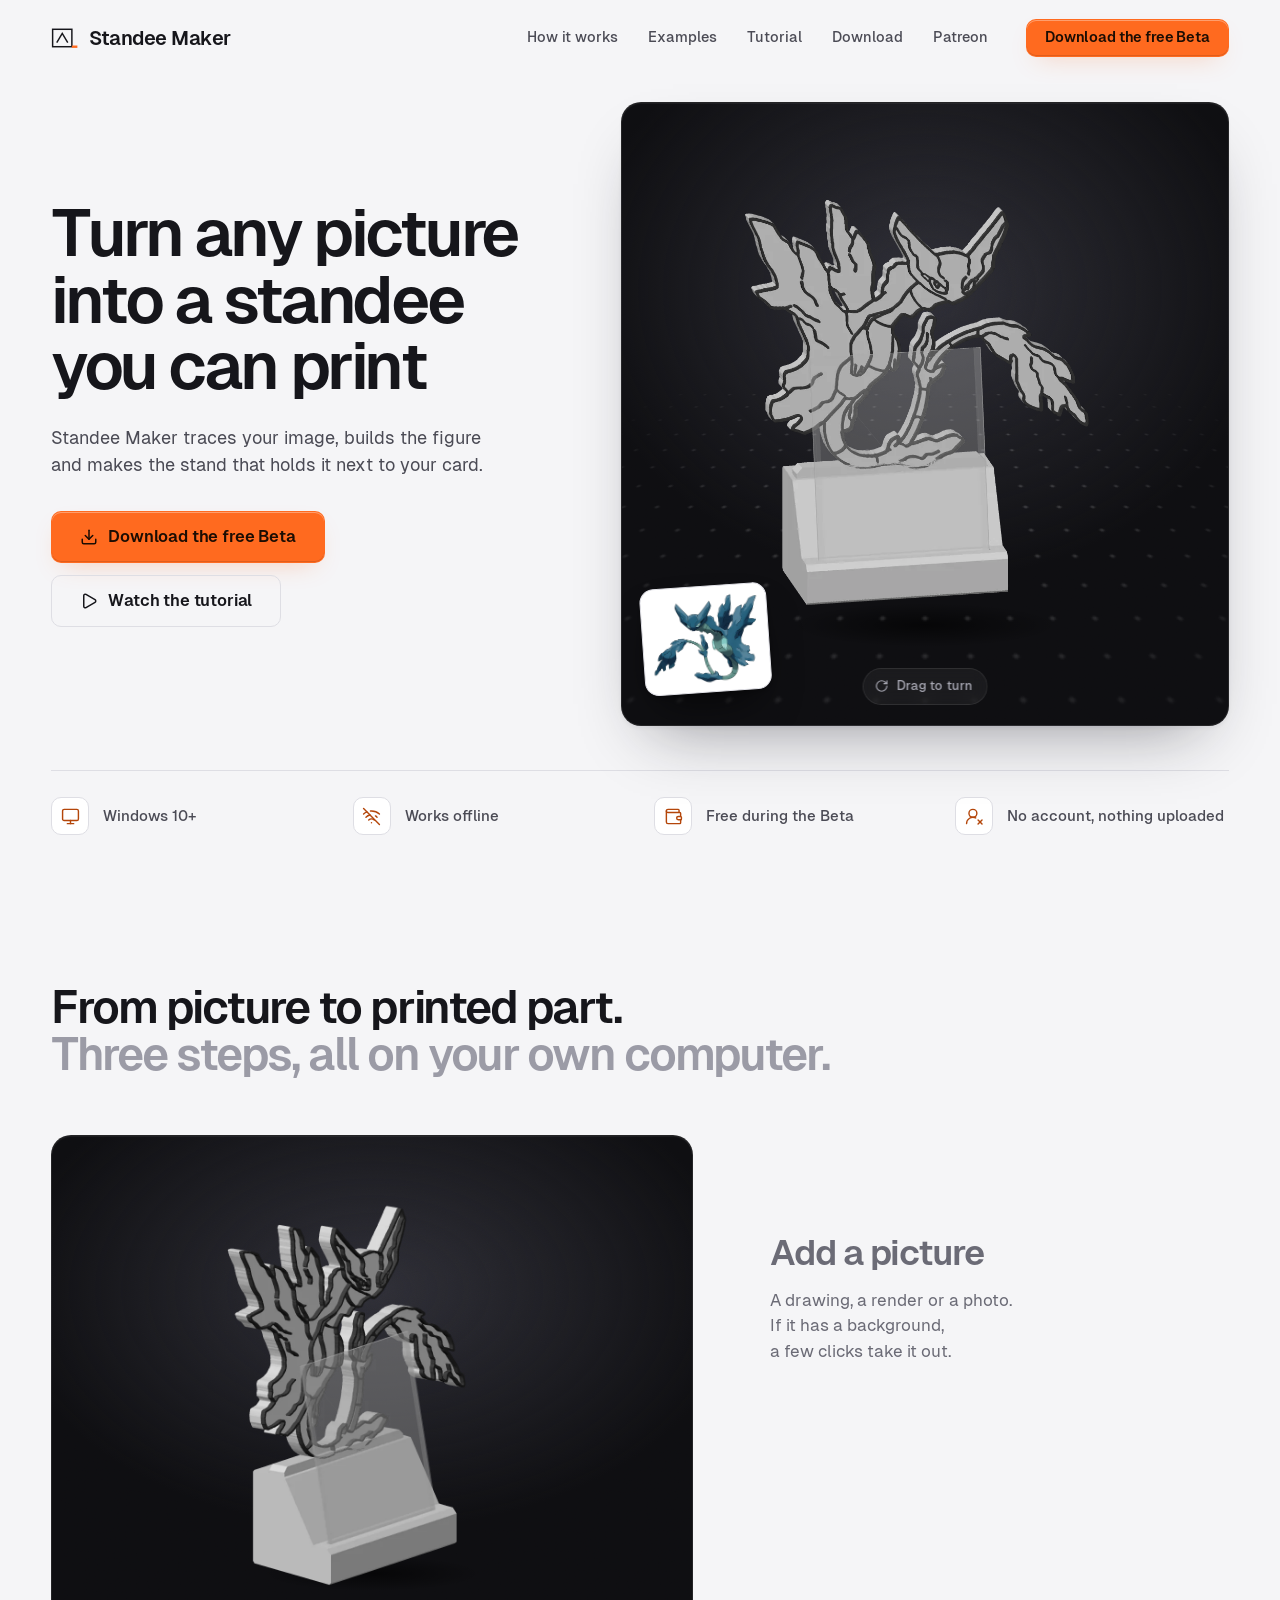
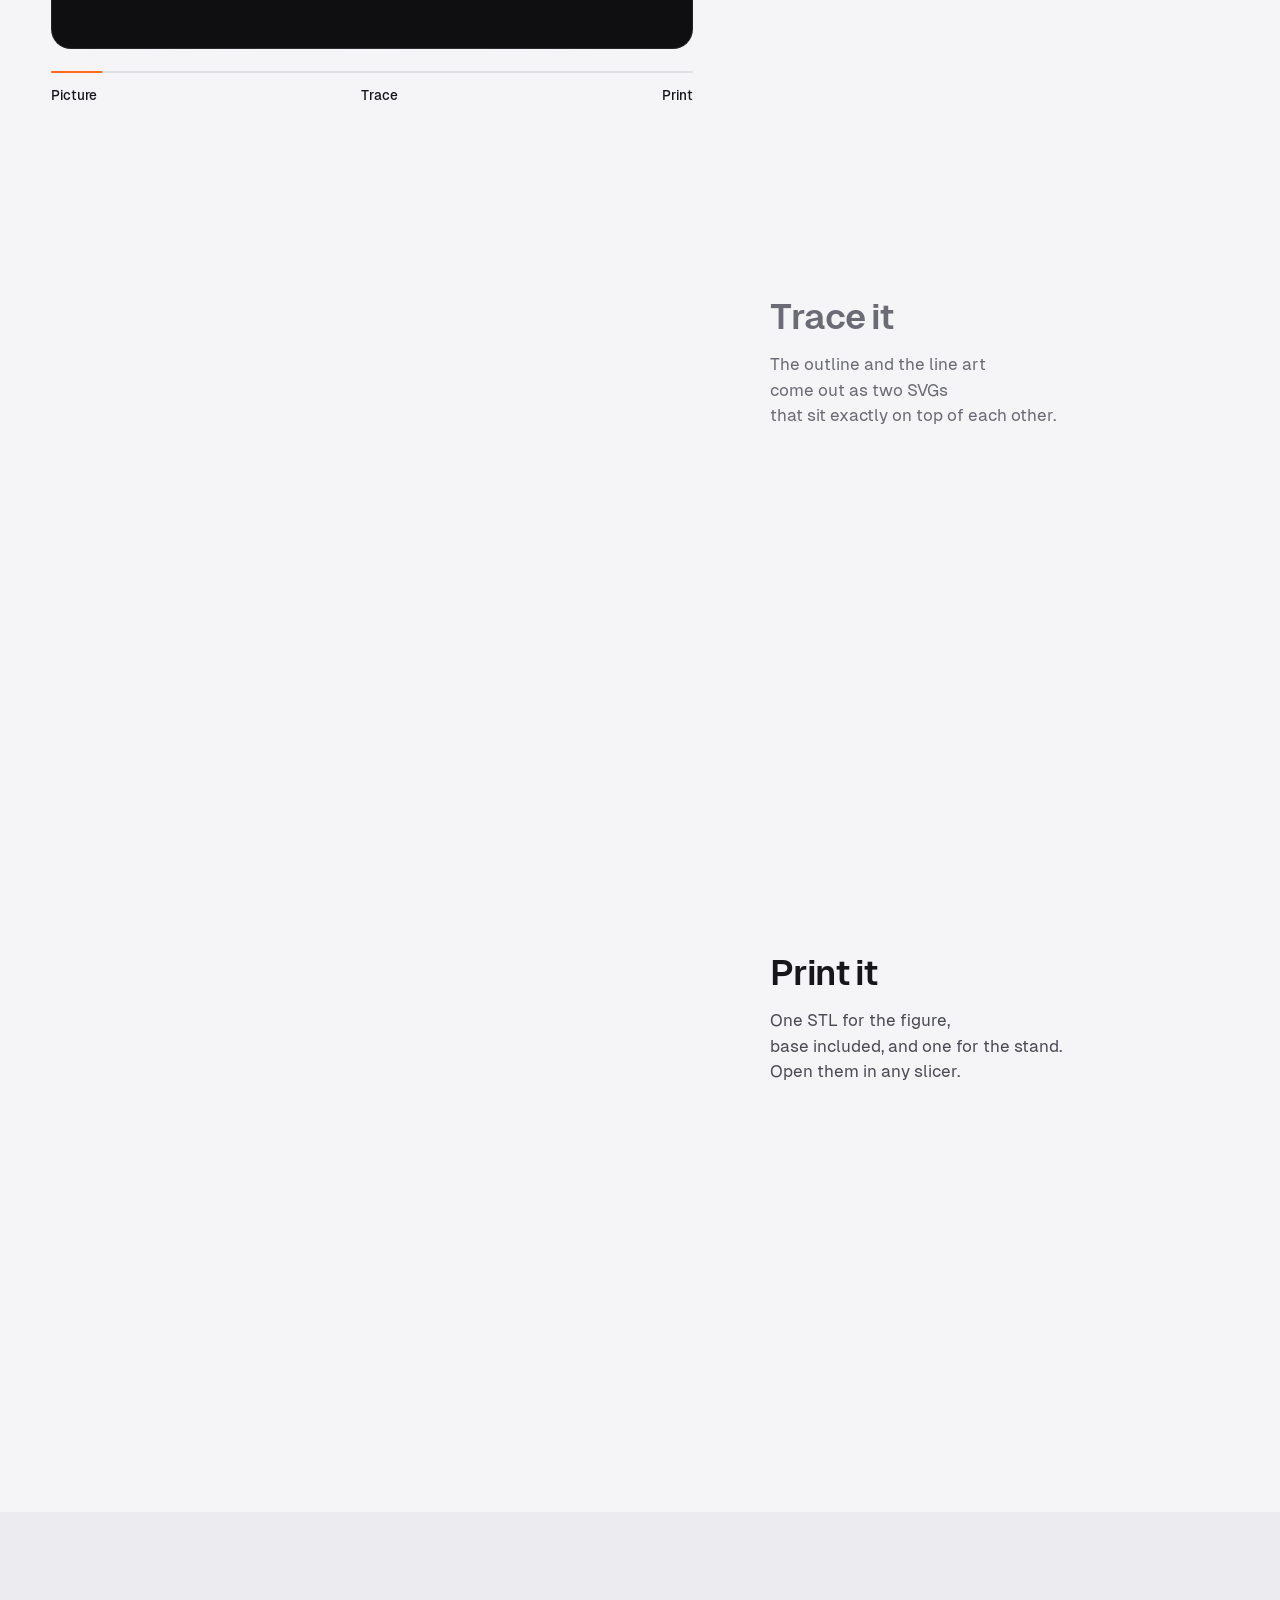
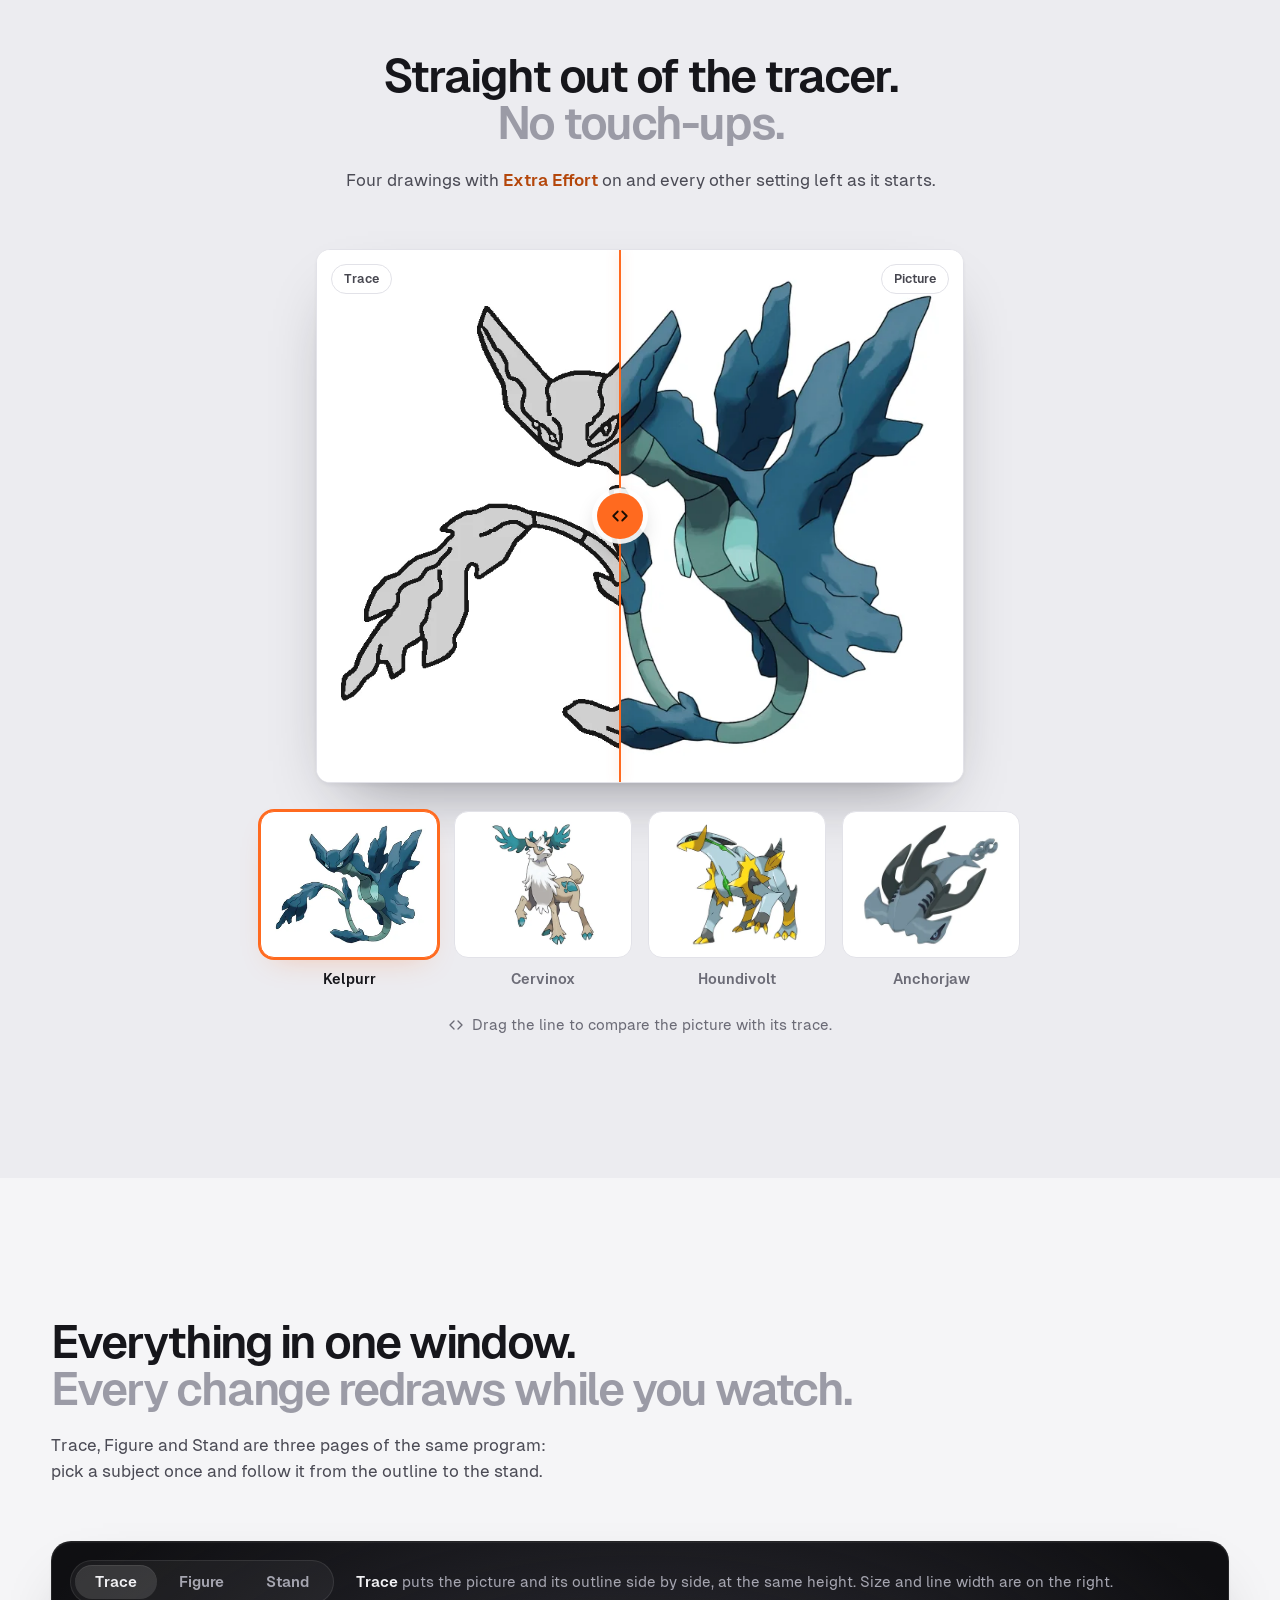
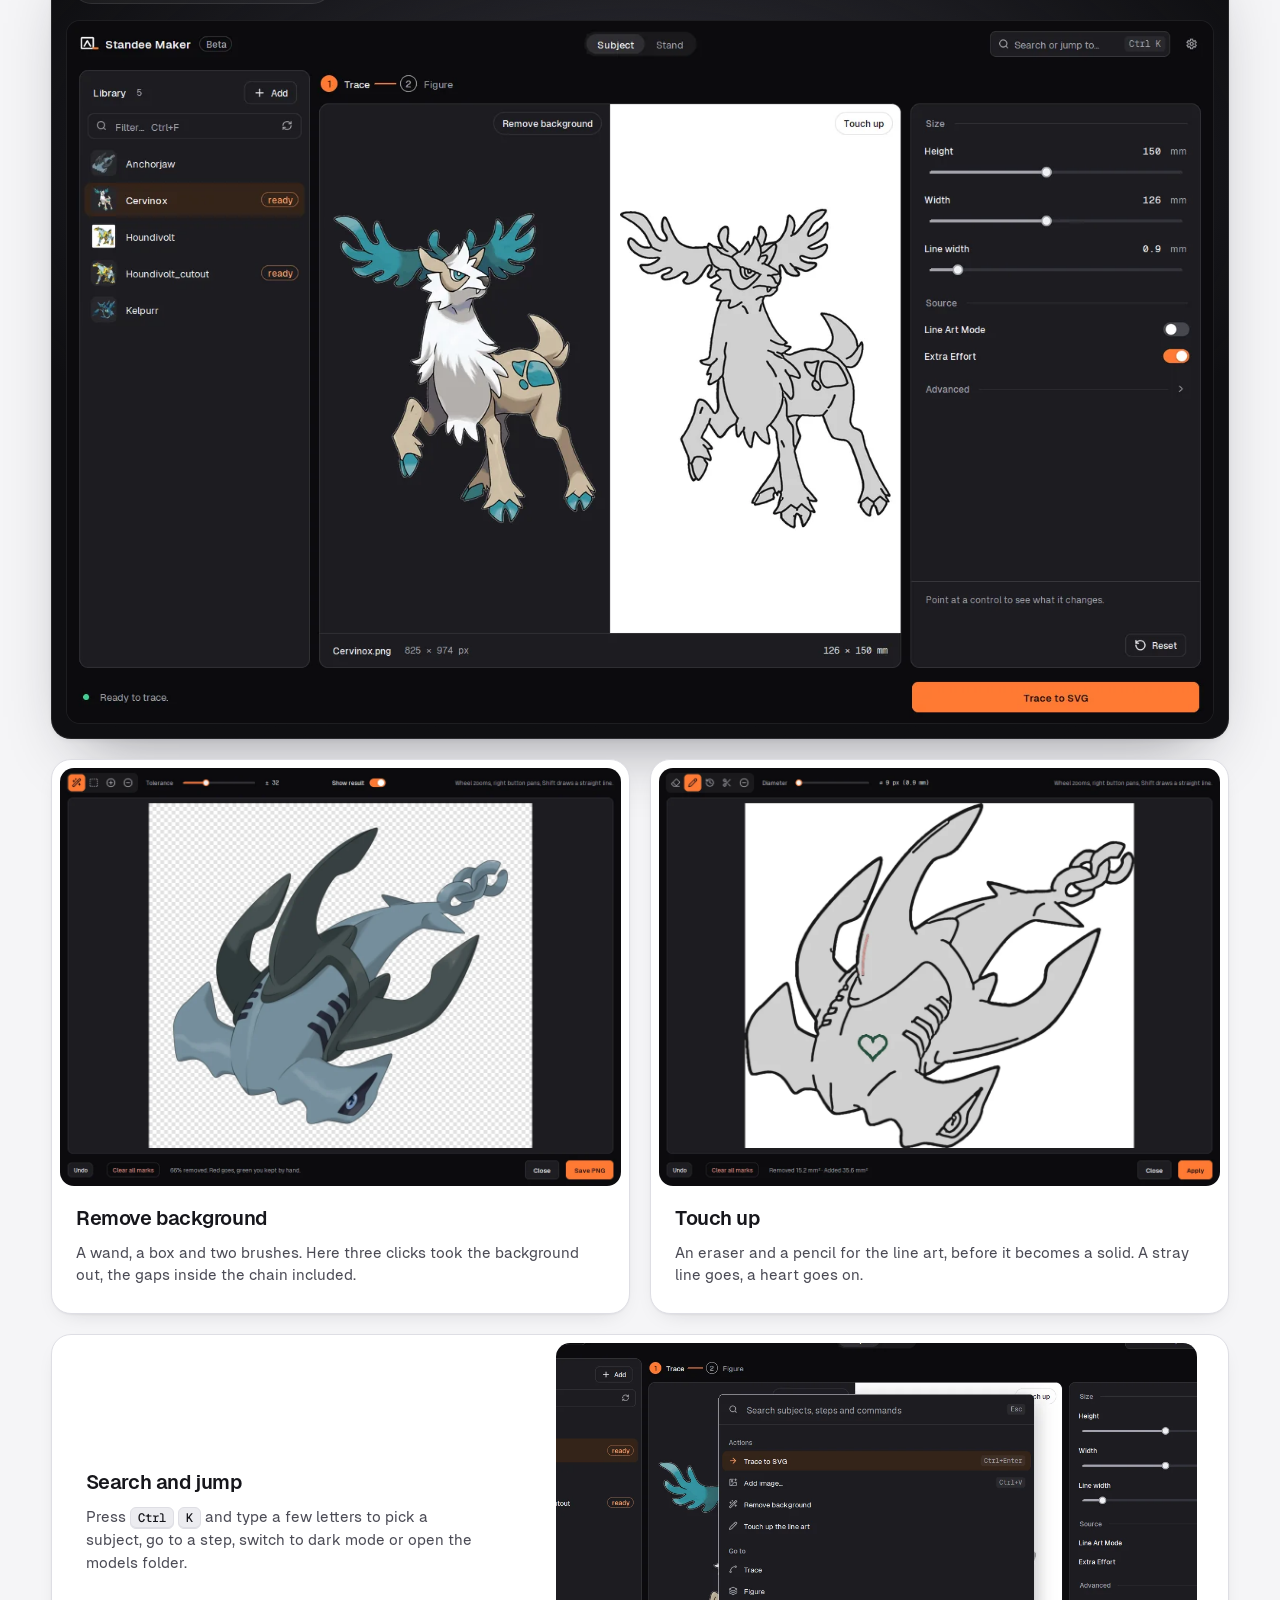
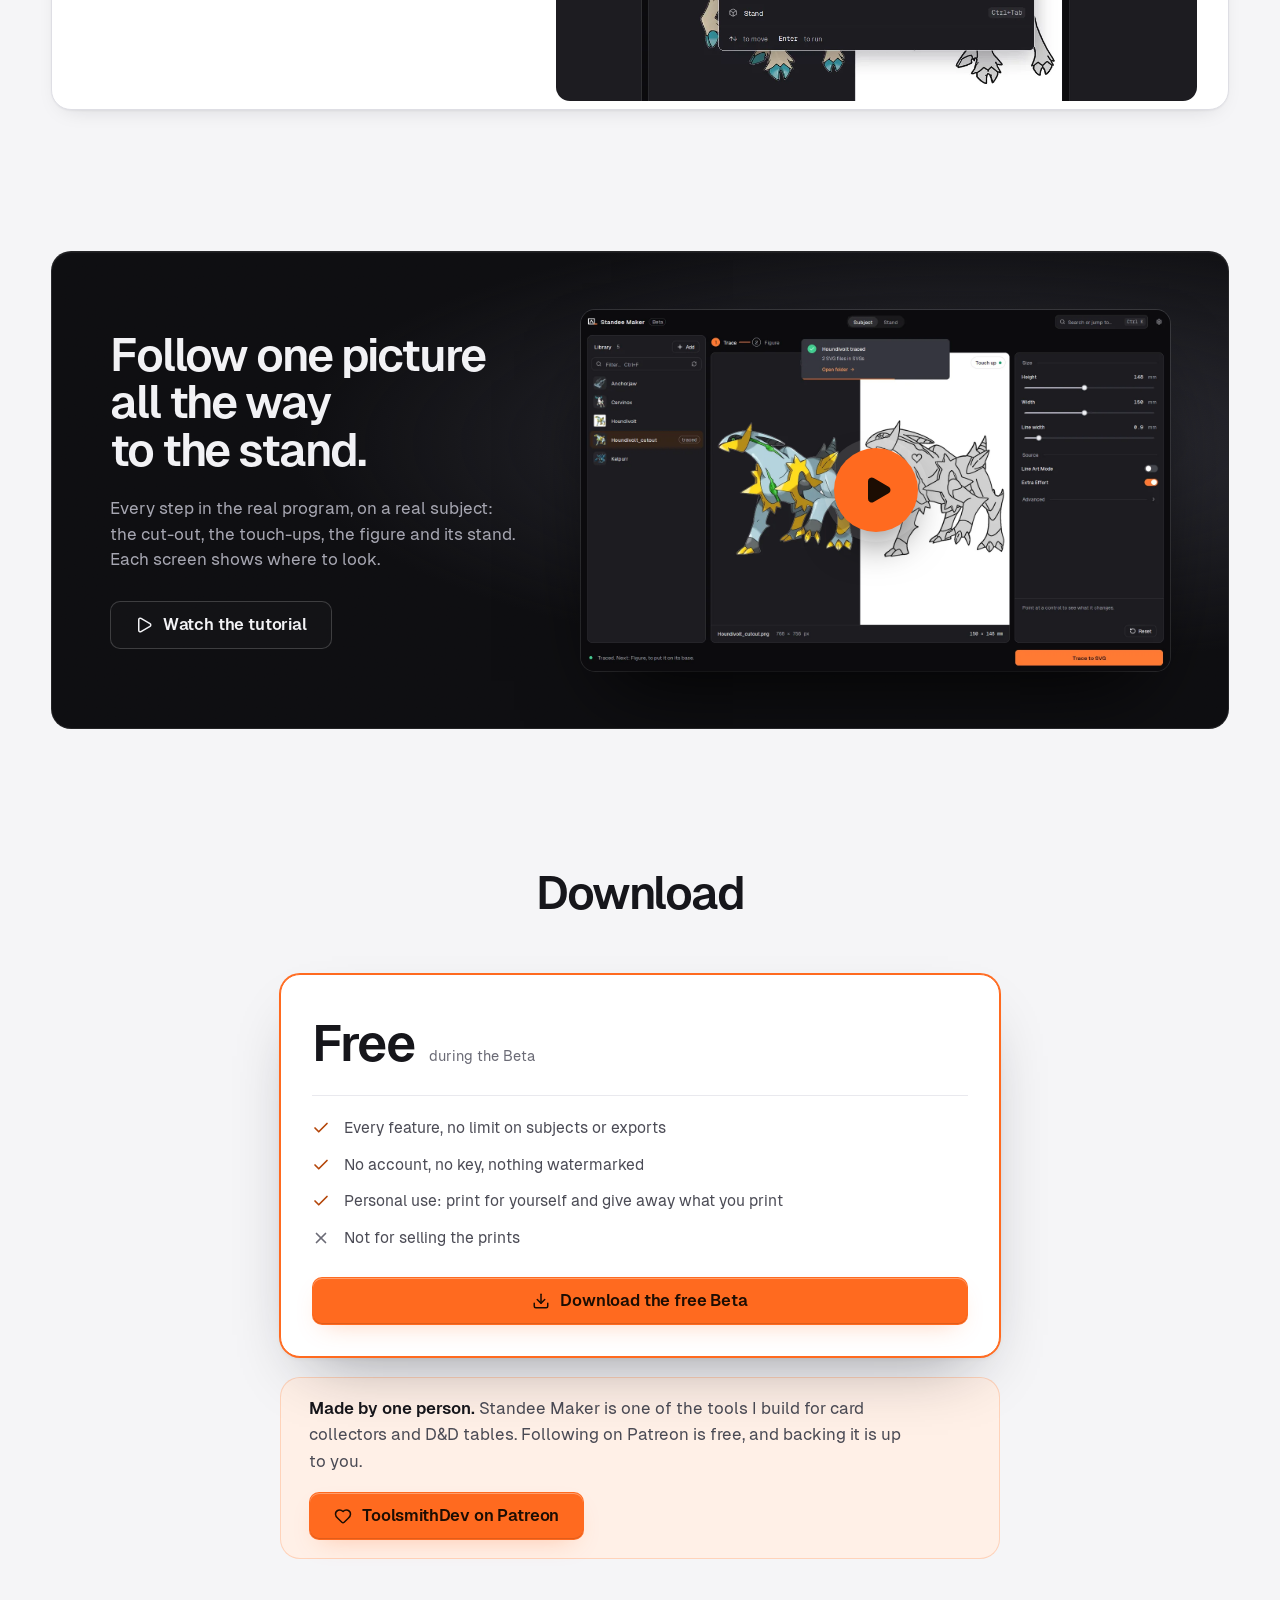
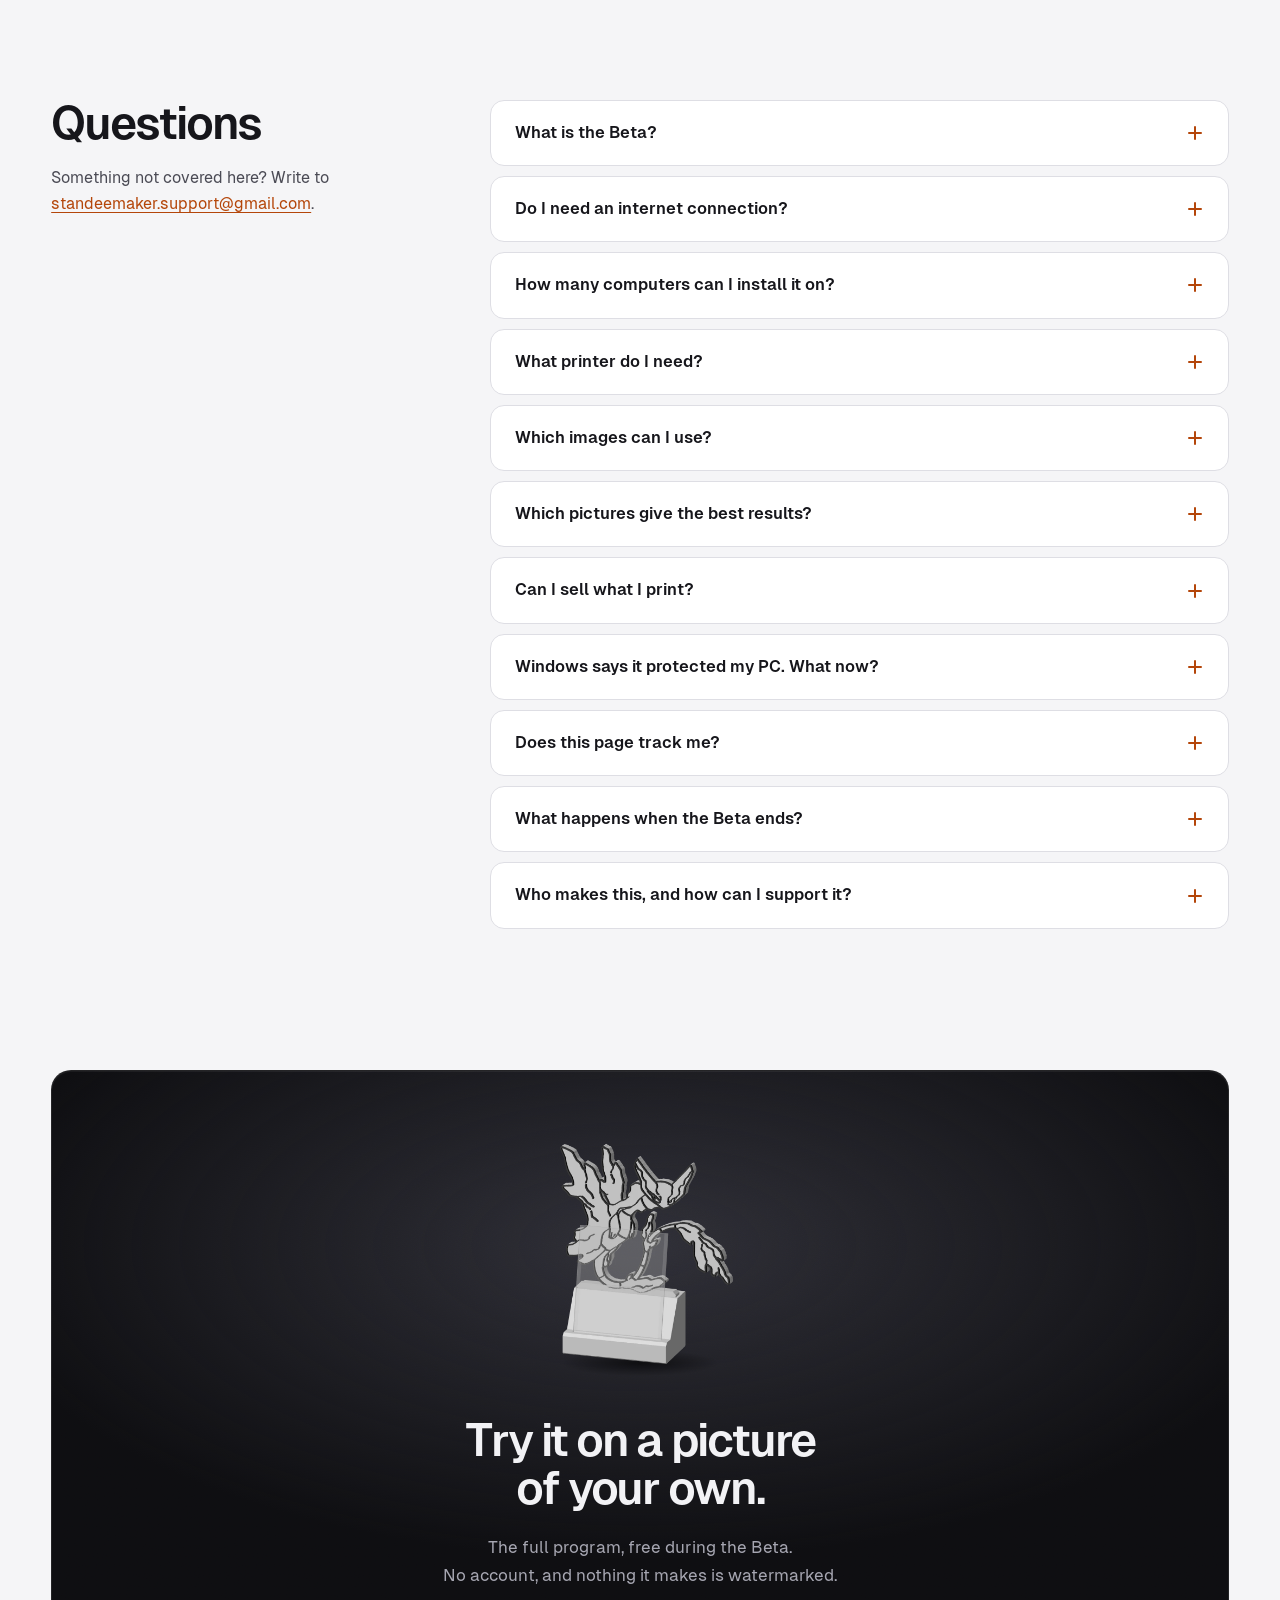
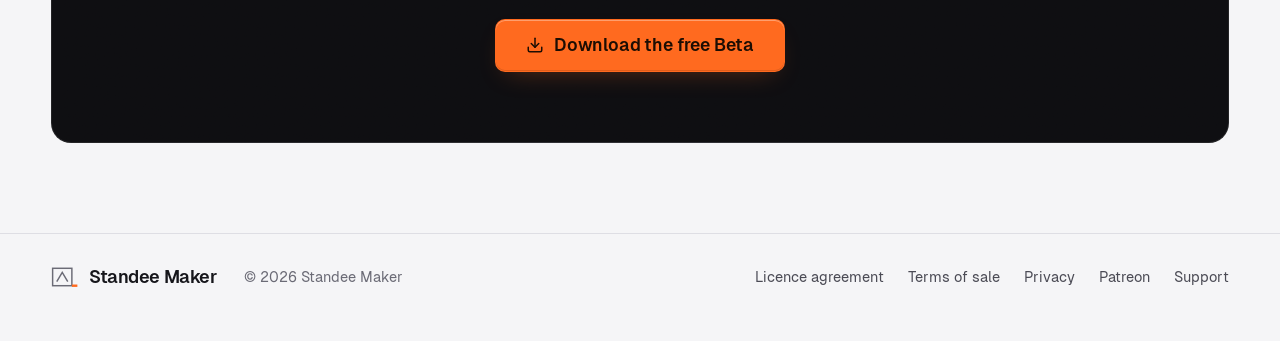
==== commit f7bb6f8f: "Sito da PNG-Stand-Maker @ ae04435" ====
--- a/index.html
+++ b/index.html
@@ -44,7 +44,7 @@
 <!-- ?v= su foglio e script: GitHub Pages li lascia in cache dieci minuti, e una
      pagina nuova con lo script vecchio si rompe. Si alza a ogni modifica di
      styles.css o main.js, come TURN_V per le viste. -->
-<link rel="stylesheet" href="styles.css?v=37">
+<link rel="stylesheet" href="styles.css?v=38">
 </head>
 <body>
 <div class="sentinel" aria-hidden="true"></div>
@@ -66,6 +66,7 @@
       <a href="#examples">Examples</a>
       <a href="#tutorial">Tutorial</a>
       <a href="#pricing">Download</a>
+      <a href="https://www.patreon.com/ToolsmithDev?utm_source=standeemaker-site&amp;utm_medium=referral&amp;utm_campaign=beta&amp;utm_content=nav" target="_blank" rel="noopener">Patreon</a>
     </nav>
     <button class="btn btn-s" type="button" data-open="dlg-trial">Download the free Beta</button>
   </div>
@@ -268,7 +269,7 @@
 
   <!-- ================================================================= beta -->
   <!-- #pricing resta come ancora (la finestra Licence del programma e il sito
-       vecchio ci puntano); #beta e' la lista di lancio. Un solo piano: la
+       vecchio ci puntano); #beta era la lista di lancio (ora e' solo un'ancora). Un solo piano: la
        Commercial non si vende, e tornera' solo se qualcuno la chiede (EULA 3.3).
        Il prezzo del lancio sta in SITE.price (main.js) e in license.LAUNCH_PRICE,
        ma la card non lo mostra piu'. -->
@@ -293,31 +294,20 @@
       </div>
     </div>
 
-    <!-- Nessun modulo e nessun servizio: un mailto. L'indirizzo arriva nella
-         casella di supporto e basta (Privacy 3.6). Si perde qualcuno che non ha
-         un programma di posta; si guadagna di non avere un terzo in piu' a cui
-         dare conto degli indirizzi. -->
-    <div class="trialbar" id="beta" data-reveal>
-      <p><b>Want half off at launch?</b> Send us one line and we will write to you once, when
-      the paid version is out, with a code for 50% off during its first month. No
-      newsletter.</p>
-      <a class="btn" href="mailto:standeemaker.support@gmail.com?subject=Standee%20Maker%20launch%20list&amp;body=Hi%2C%0A%0Aplease%20add%20me%20to%20the%20Standee%20Maker%20launch%20list.%0A%0AI%20understand%20that%20you%20will%20write%20to%20me%20once%2C%20when%20the%20paid%20version%20is%20out%2C%20with%20a%20code%20for%2050%25%20off%20during%20its%20first%20month%2C%20and%20that%20you%20will%20use%20my%20address%20for%20nothing%20else.%20I%20can%20ask%20to%20be%20removed%20at%20any%20time%20by%20replying%20to%20this%20message.%0A%0AIf%20you%20like%2C%20tell%20me%3A%0A-%20What%20I%20would%20use%20it%20for%20%28trading%20cards%2C%20miniatures%2C%20something%20else%29%3A%0A-%20My%20printer%3A%0A">
-        <svg class="i" viewBox="0 0 24 24" aria-hidden="true"><rect width="20" height="16" x="2" y="4" rx="2"/><path d="m22 7-8.97 5.7a1.94 1.94 0 0 1-2.06 0L2 7"/></svg>
-        Join the launch list
-      </a>
-    </div>
-
     <!-- Patreon: la pagina e' di chi fa il programma (ToolsmithDev, piu' larga di
          Standee Maker), non del programma. Solo un link: niente widget e niente
-         script di Patreon, la pagina non chiama terzi. Piu' quieta della lista
-         di lancio (.quiet), perche' le due fasce non si contendano l'occhio.
+         script di Patreon, la pagina non chiama terzi. Ha preso il posto e
+         l'arancio della lista di lancio, tolta dalla pagina il 2026-10-03: il
+         "Join the launch list" delle copie 0.9.0 apre ancora #beta, e l'ancora
+         qui sotto lo fa atterrare in questo punto invece che in cima.
          Il marchio di Patreon non si ridisegna: testo, e un cuore di Lucide.
          utm_content dice da quale punto della pagina si e' partiti. -->
-    <div class="trialbar quiet" id="support" data-reveal>
+    <span id="beta" aria-hidden="true"></span>
+    <div class="trialbar" id="support" data-reveal>
       <p><b>Made by one person.</b> Standee Maker is one of the tools I build for card
-      collectors and D&amp;D tables. You can follow the work on Patreon for free, or back it
-      if you want to.</p>
-      <a class="btn btn-ghost" href="https://www.patreon.com/ToolsmithDev?utm_source=standeemaker-site&amp;utm_medium=referral&amp;utm_campaign=beta&amp;utm_content=download" target="_blank" rel="noopener">
+      collectors and D&amp;D tables. Following on Patreon is free, and backing it is up
+      to you.</p>
+      <a class="btn" href="https://www.patreon.com/ToolsmithDev?utm_source=standeemaker-site&amp;utm_medium=referral&amp;utm_campaign=beta&amp;utm_content=download" target="_blank" rel="noopener">
         <svg class="i" viewBox="0 0 24 24" aria-hidden="true"><path d="M2 9.5a5.5 5.5 0 0 1 9.591-3.676.56.56 0 0 0 .818 0A5.49 5.49 0 0 1 22 9.5c0 2.29-1.5 4-3 5.5l-5.492 5.313a2 2 0 0 1-3 .019L5 15c-1.5-1.5-3-3.2-3-5.5"/></svg>
         ToolsmithDev on Patreon
       </a>
@@ -409,8 +399,7 @@
         <details>
           <summary>What happens when the Beta ends?</summary>
           <div class="answer">If the Beta goes well, a paid version comes out as a one-time purchase, with no
-          subscription, and we announce it here and in the program. People on the
-          <a href="#beta">launch list</a> get 50% off during its first month. Beta copies
+          subscription, and we announce it here and in the program. Beta copies
           stop being a Beta, and you install 1.0 over them without losing your library. What you
           made during the Beta is yours for personal use and stays usable. The
           <a href="legal/terms.html">Terms of sale</a> apply only from then.</div>
@@ -486,8 +475,7 @@
         <dt>Use</dt><dd>Personal: print for yourself and give away what you print, not
         for sale.</dd>
         <dt>Account</dt><dd>None. Nothing is registered and nothing is uploaded.</dd>
-        <dt>Later</dt><dd>If the Beta goes well, a paid version follows. The
-        <a href="#beta">launch list</a> gets 50% off during its first month.</dd>
+        <dt>Later</dt><dd>If the Beta goes well, a paid version follows.</dd>
       </dl>
       <p>Already installed? This setup updates it in place and keeps your library and
       your settings.</p>
@@ -601,6 +589,6 @@
   </div>
 </dialog>
 
-<script src="main.js?v=32"></script>
+<script src="main.js?v=33"></script>
 </body>
 </html>
--- a/styles.css
+++ b/styles.css
@@ -787,10 +787,7 @@
 }
 .trialbar p{color:var(--ink-2);max-width:56ch}
 .trialbar p b{color:var(--ink)}
-/* la fascia di Patreon: stessa forma, senza l'arancio, perche' sotto la card
-   la cosa da fare resti una (la lista di lancio) e questa sia un di piu' */
-.trialbar.quiet{background:var(--surface);border-color:var(--line);margin-top:12px}
-.trialbar.quiet p{text-wrap:pretty}
+.trialbar p{text-wrap:pretty}
 
 @media (max-width:760px){
   .plans{grid-template-columns:minmax(0,1fr)}
